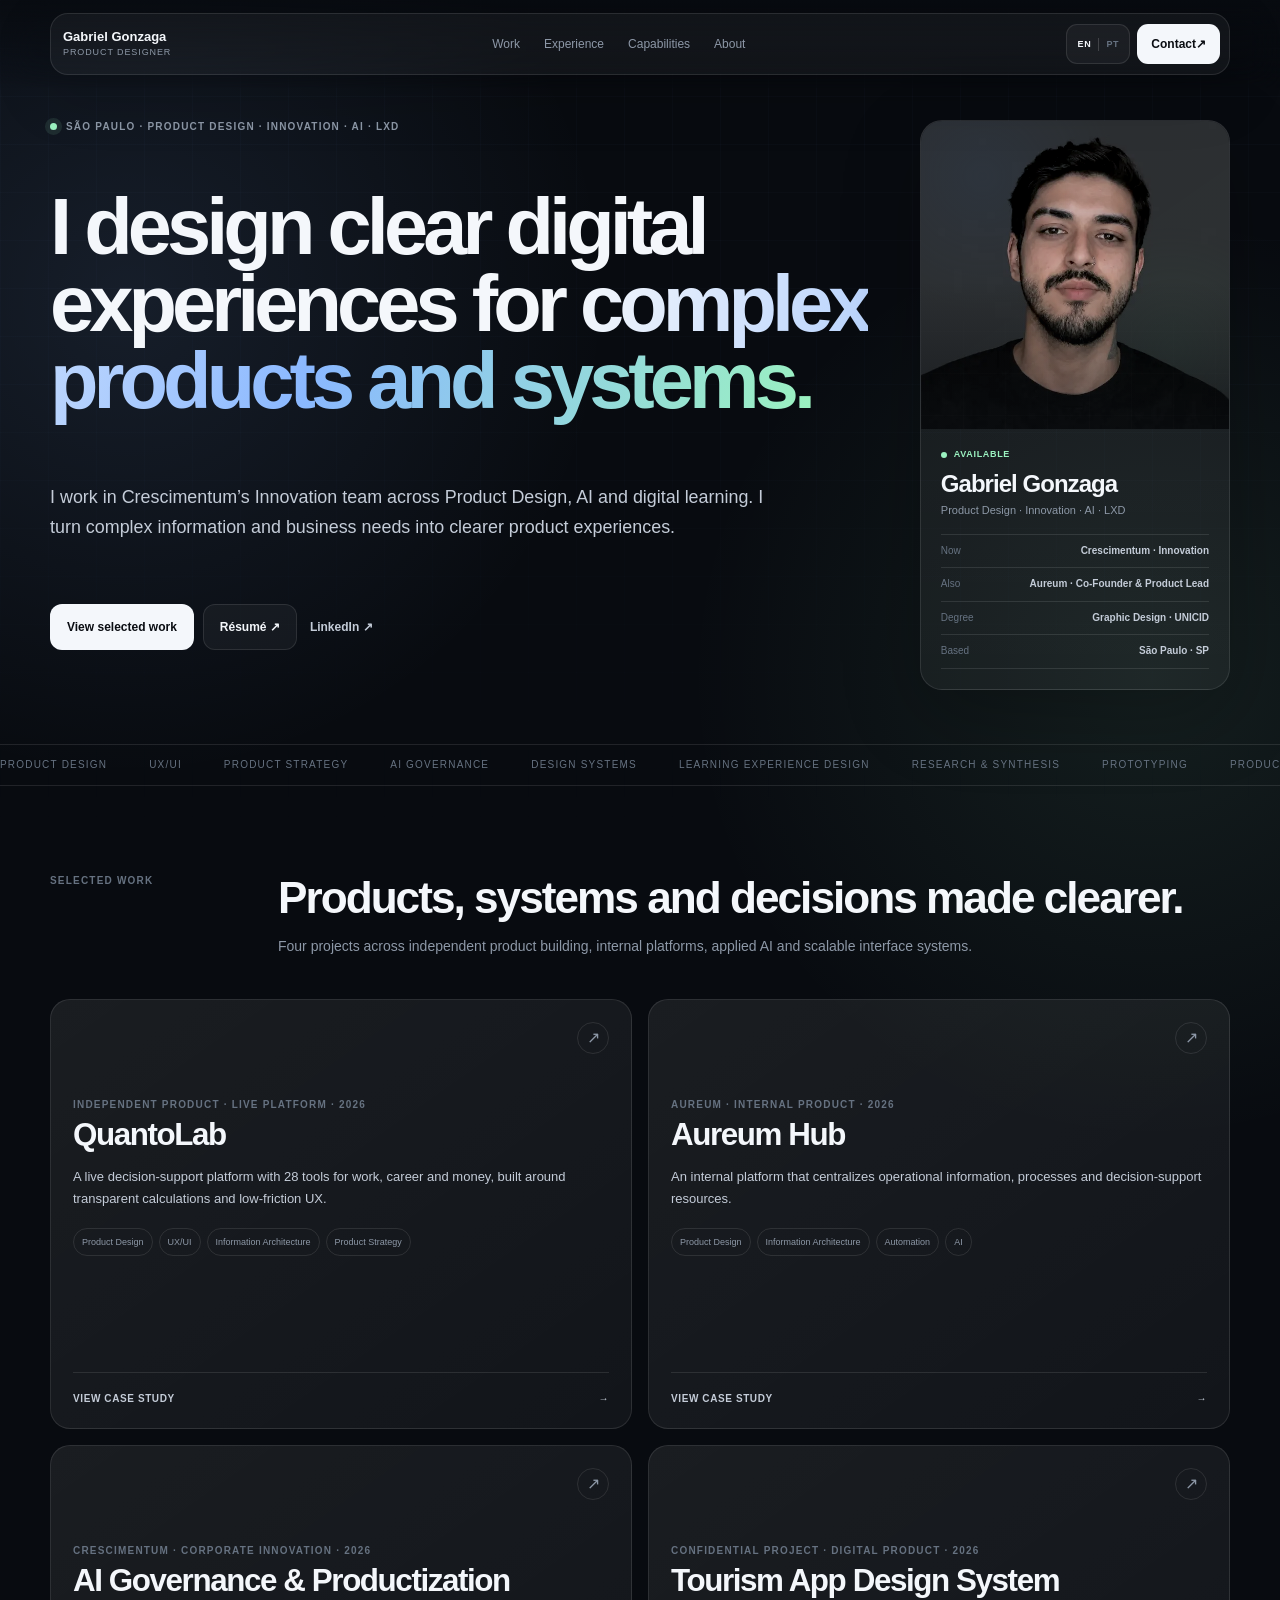
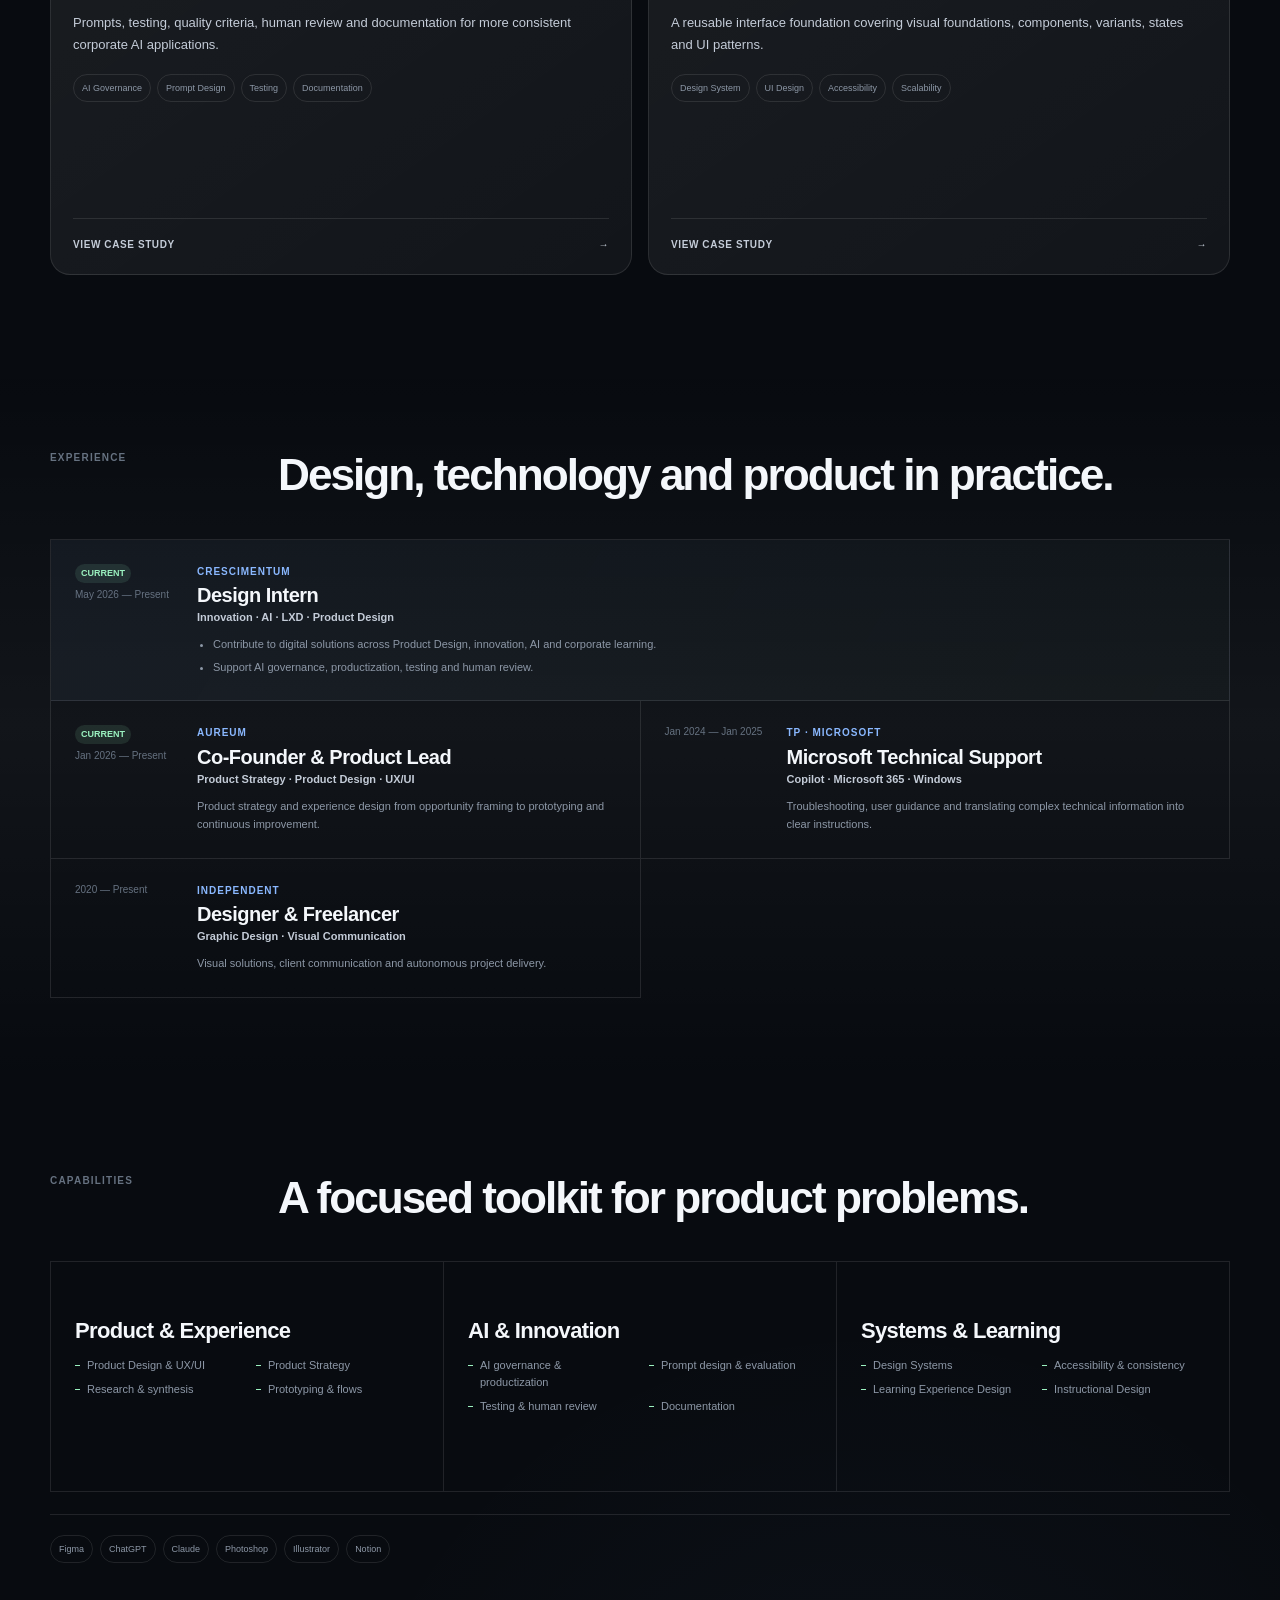
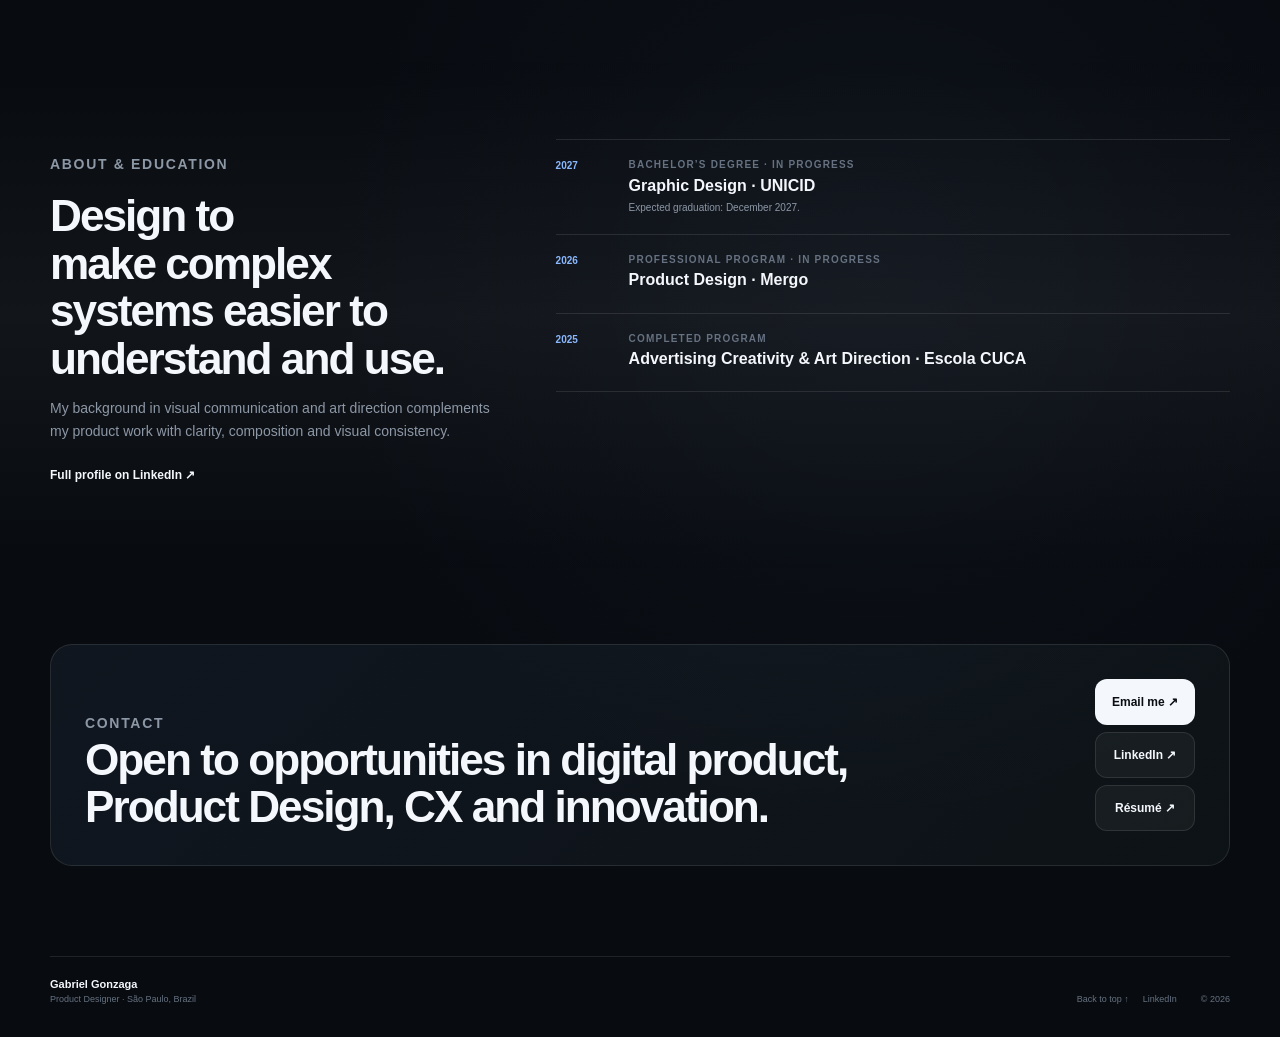
==== portfolio/index.html @ 693166b9 "Simplify portfolio home and reduce information density" ====
<!doctype html>
<html lang="en" data-theme="dark" data-lang="en">
<head>
  <meta charset="utf-8">
  <meta name="viewport" content="width=device-width,initial-scale=1,viewport-fit=cover">
  <meta name="theme-color" content="#080b10">
  <meta name="description" content="Gabriel Gonzaga — Product Designer working across digital products, AI, innovation and learning experiences.">
  <meta property="og:title" content="Gabriel Gonzaga — Product Designer">
  <meta property="og:description" content="Product Design, AI, innovation, UX/UI and learning experiences.">
  <meta property="og:type" content="website">
  <title>Gabriel Gonzaga — Product Designer</title>
  <link rel="stylesheet" href="styles.css">
  <style>
    .home-compact-skills{grid-template-columns:repeat(3,minmax(0,1fr))}
    .home-compact-skills .skill-group{min-height:230px}
    .home-tools-line{display:flex;flex-wrap:wrap;gap:7px;margin-top:22px;padding-top:20px;border-top:1px solid var(--line)}
    .home-tools-line span{padding:6px 8px;border:1px solid var(--line);border-radius:999px;color:var(--muted);font-size:9px}
    @media(max-width:860px){.home-compact-skills{grid-template-columns:1fr}}
  </style>
  <script>
    (() => {
      try {
        document.documentElement.dataset.theme = 'dark';
        document.documentElement.dataset.lang = localStorage.getItem('gg-lang') || 'en';
      } catch (_) {
        document.documentElement.dataset.theme = 'dark';
        document.documentElement.dataset.lang = 'en';
      }
    })();
  </script>
</head>
<body data-title-en="Gabriel Gonzaga — Product Designer" data-title-pt="Gabriel Gonzaga — Product Designer" data-description-en="Gabriel Gonzaga — Product Designer working across digital products, AI, innovation and learning experiences." data-description-pt="Gabriel Gonzaga — Product Designer atuando entre produto digital, IA, inovação e experiências de aprendizagem.">
  <a class="skip-link" href="#main" data-en="Skip to content" data-pt="Ir para o conteúdo">Skip to content</a>

  <header class="topbar">
    <div class="shell nav-shell">
      <a class="brand" href="#top" aria-label="Gabriel Gonzaga — home">
        <span class="brand-copy"><strong>Gabriel Gonzaga</strong><small>Product Designer</small></span>
      </a>
      <nav class="desktop-nav" aria-label="Primary navigation" data-aria-en="Primary navigation" data-aria-pt="Navegação principal">
        <a href="#work" data-en="Work" data-pt="Projetos">Work</a>
        <a href="#experience" data-en="Experience" data-pt="Experiência">Experience</a>
        <a href="#skills" data-en="Capabilities" data-pt="Competências">Capabilities</a>
        <a href="#about" data-en="About" data-pt="Sobre">About</a>
      </nav>
      <div class="nav-actions">
        <button class="language-toggle" id="langToggle" type="button" aria-label="Switch to Portuguese" data-aria-en="Switch to Portuguese" data-aria-pt="Mudar para inglês">
          <span class="lang-option" data-lang-option="en">EN</span><span class="lang-divider" aria-hidden="true"></span><span class="lang-option" data-lang-option="pt">PT</span>
        </button>
        <a class="nav-cta" href="mailto:gabrielgonzagasilva@outlook.com"><span data-en="Contact" data-pt="Contato">Contact</span> <span aria-hidden="true">↗</span></a>
        <button class="menu-toggle" id="menuToggle" type="button" aria-expanded="false" aria-controls="mobileNav" aria-label="Open menu" data-aria-en="Open menu" data-aria-pt="Abrir menu"><span></span><span></span></button>
      </div>
    </div>
    <nav class="mobile-nav" id="mobileNav" aria-label="Mobile navigation" data-aria-en="Mobile navigation" data-aria-pt="Navegação mobile" aria-hidden="true">
      <div class="shell mobile-nav-inner">
        <a href="#work" data-en="Work" data-pt="Projetos">Work</a><a href="#experience" data-en="Experience" data-pt="Experiência">Experience</a><a href="#skills" data-en="Capabilities" data-pt="Competências">Capabilities</a><a href="#about" data-en="About" data-pt="Sobre">About</a><a href="curriculo.html" target="_blank" rel="noopener noreferrer" data-en="Résumé ↗" data-pt="Currículo ↗">Résumé ↗</a><a href="https://www.linkedin.com/in/gabrielgonzagasilva/" target="_blank" rel="noopener noreferrer">LinkedIn ↗</a>
      </div>
    </nav>
  </header>

  <main id="main">
    <section class="hero" id="top">
      <div class="shell hero-grid">
        <div class="hero-main">
          <p class="eyebrow"><span class="status-dot" aria-hidden="true"></span><span data-en="São Paulo · Product Design · Innovation · AI · LXD" data-pt="São Paulo · Product Design · Inovação · IA · LXD">São Paulo · Product Design · Innovation · AI · LXD</span></p>
          <h1><span data-en="I design clear digital experiences for" data-pt="Transformo complexidade em">I design clear digital experiences for</span> <span class="gradient-text" data-en="complex products and systems." data-pt="experiências digitais mais claras.">complex products and systems.</span></h1>
          <p class="hero-lead" data-en="I work in Crescimentum’s Innovation team across Product Design, AI and digital learning. I turn complex information and business needs into clearer product experiences." data-pt="Atuo no time de Inovação da Crescimentum entre Product Design, IA e aprendizagem digital. Transformo informações complexas e necessidades de negócio em experiências de produto mais claras.">I work in Crescimentum’s Innovation team across Product Design, AI and digital learning. I turn complex information and business needs into clearer product experiences.</p>
          <div class="hero-actions">
            <a class="button button-primary" href="#work" data-en="View selected work" data-pt="Ver projetos">View selected work</a>
            <a class="button button-secondary" href="curriculo.html" target="_blank" rel="noopener noreferrer" data-en="Résumé ↗" data-pt="Currículo ↗">Résumé ↗</a>
            <a class="text-link" href="https://www.linkedin.com/in/gabrielgonzagasilva/" target="_blank" rel="noopener noreferrer">LinkedIn ↗</a>
          </div>
        </div>
        <aside class="profile-card" aria-label="Gabriel Gonzaga professional profile" data-aria-en="Gabriel Gonzaga professional profile" data-aria-pt="Resumo profissional de Gabriel Gonzaga">
          <div class="portrait-wrap"><img src="gabriel-profile.jpg" alt="Gabriel Gonzaga" width="900" height="900" fetchpriority="high"><div class="portrait-grid" aria-hidden="true"></div></div>
          <div class="profile-card-copy">
            <div class="availability"><span></span><span data-en="Available" data-pt="Disponível">Available</span></div>
            <h2>Gabriel Gonzaga</h2>
            <p data-en="Product Design · Innovation · AI · LXD" data-pt="Product Design · Inovação · IA · LXD">Product Design · Innovation · AI · LXD</p>
            <dl class="quick-facts">
              <div><dt data-en="Now" data-pt="Agora">Now</dt><dd data-en="Crescimentum · Innovation" data-pt="Crescimentum · Inovação">Crescimentum · Innovation</dd></div>
              <div><dt data-en="Also" data-pt="Também">Also</dt><dd>Aureum · Co-Founder & Product Lead</dd></div>
              <div><dt data-en="Degree" data-pt="Formação">Degree</dt><dd data-en="Graphic Design · UNICID" data-pt="Design Gráfico · UNICID">Graphic Design · UNICID</dd></div>
              <div><dt data-en="Based" data-pt="Local">Based</dt><dd>São Paulo · SP</dd></div>
            </dl>
          </div>
        </aside>
      </div>
    </section>

    <div class="ticker" aria-hidden="true"><div class="ticker-track"><div class="ticker-group"><span>Product Design</span><span>UX/UI</span><span>Product Strategy</span><span>AI Governance</span><span>Design Systems</span><span>Learning Experience Design</span><span>Research & Synthesis</span><span>Prototyping</span></div><div class="ticker-group"><span>Product Design</span><span>UX/UI</span><span>Product Strategy</span><span>AI Governance</span><span>Design Systems</span><span>Learning Experience Design</span><span>Research & Synthesis</span><span>Prototyping</span></div></div></div>

    <section class="section" id="work">
      <div class="shell">
        <header class="section-intro">
          <p class="section-kicker" data-en="Selected work" data-pt="Projetos selecionados">Selected work</p>
          <div><h2 data-en="Products, systems and decisions made clearer." data-pt="Produtos, sistemas e decisões mais claras.">Products, systems and decisions made clearer.</h2><p data-en="Four projects across independent product building, internal platforms, applied AI and scalable interface systems." data-pt="Quatro projetos entre produto independente, plataformas internas, IA aplicada e sistemas de interface escaláveis.">Four projects across independent product building, internal platforms, applied AI and scalable interface systems.</p></div>
        </header>
        <div class="project-cards">
          <a class="project-card" data-project="quantolab" href="projects/quanto-lab.html"><div class="project-card-top"><span class="project-arrow" aria-hidden="true">↗</span></div><div class="project-card-body"><p class="project-type" data-en="Independent product · Live platform · 2026" data-pt="Produto independente · Plataforma online · 2026">Independent product · Live platform · 2026</p><h3>QuantoLab</h3><p data-en="A live decision-support platform with 28 tools for work, career and money, built around transparent calculations and low-friction UX." data-pt="Plataforma online de apoio à decisão com 28 ferramentas para trabalho, carreira e dinheiro, construída em torno de cálculos transparentes e UX sem fricção.">A live decision-support platform with 28 tools for work, career and money, built around transparent calculations and low-friction UX.</p><div class="project-tags"><span>Product Design</span><span>UX/UI</span><span>Information Architecture</span><span>Product Strategy</span></div></div><div class="project-card-cta"><span data-en="View case study" data-pt="Ver estudo de caso">View case study</span><span aria-hidden="true">→</span></div></a>
          <a class="project-card" href="projects/aureum-hub.html"><div class="project-card-top"><span class="project-arrow" aria-hidden="true">↗</span></div><div class="project-card-body"><p class="project-type" data-en="Aureum · Internal product · 2026" data-pt="Aureum · Produto interno · 2026">Aureum · Internal product · 2026</p><h3>Aureum Hub</h3><p data-en="An internal platform that centralizes operational information, processes and decision-support resources." data-pt="Plataforma interna que centraliza informações operacionais, processos e recursos de apoio à decisão.">An internal platform that centralizes operational information, processes and decision-support resources.</p><div class="project-tags"><span>Product Design</span><span>Information Architecture</span><span>Automation</span><span>AI</span></div></div><div class="project-card-cta"><span data-en="View case study" data-pt="Ver estudo de caso">View case study</span><span aria-hidden="true">→</span></div></a>
          <a class="project-card" href="projects/ai-governance.html"><div class="project-card-top"><span class="project-arrow" aria-hidden="true">↗</span></div><div class="project-card-body"><p class="project-type" data-en="Crescimentum · Corporate innovation · 2026" data-pt="Crescimentum · Inovação corporativa · 2026">Crescimentum · Corporate innovation · 2026</p><h3 data-en="AI Governance & Productization" data-pt="Governança e Produtização de IA">AI Governance & Productization</h3><p data-en="Prompts, testing, quality criteria, human review and documentation for more consistent corporate AI applications." data-pt="Prompts, testes, critérios de qualidade, curadoria humana e documentação para aplicações corporativas de IA mais consistentes.">Prompts, testing, quality criteria, human review and documentation for more consistent corporate AI applications.</p><div class="project-tags"><span>AI Governance</span><span>Prompt Design</span><span>Testing</span><span>Documentation</span></div></div><div class="project-card-cta"><span data-en="View case study" data-pt="Ver estudo de caso">View case study</span><span aria-hidden="true">→</span></div></a>
          <a class="project-card" href="projects/tourism-design-system.html"><div class="project-card-top"><span class="project-arrow" aria-hidden="true">↗</span></div><div class="project-card-body"><p class="project-type" data-en="Confidential project · Digital product · 2026" data-pt="Projeto confidencial · Produto digital · 2026">Confidential project · Digital product · 2026</p><h3 data-en="Tourism App Design System" data-pt="Design System para aplicativo de turismo">Tourism App Design System</h3><p data-en="A reusable interface foundation covering visual foundations, components, variants, states and UI patterns." data-pt="Base reutilizável de interface com fundamentos visuais, componentes, variantes, estados e padrões de UI.">A reusable interface foundation covering visual foundations, components, variants, states and UI patterns.</p><div class="project-tags"><span>Design System</span><span>UI Design</span><span>Accessibility</span><span>Scalability</span></div></div><div class="project-card-cta"><span data-en="View case study" data-pt="Ver estudo de caso">View case study</span><span aria-hidden="true">→</span></div></a>
        </div>
      </div>
    </section>

    <section class="section section-soft" id="experience">
      <div class="shell">
        <header class="section-intro"><p class="section-kicker" data-en="Experience" data-pt="Experiência">Experience</p><div><h2 data-en="Design, technology and product in practice." data-pt="Design, tecnologia e produto na prática.">Design, technology and product in practice.</h2></div></header>
        <div class="experience-grid">
          <article class="experience-card featured"><div class="experience-meta"><span class="now" data-en="Current" data-pt="Atual">Current</span><time data-en="May 2026 — Present" data-pt="Mai. 2026 — atual">May 2026 — Present</time></div><div class="experience-body"><p class="company">Crescimentum</p><h3 data-en="Design Intern" data-pt="Estagiário de Design">Design Intern</h3><p class="role" data-en="Innovation · AI · LXD · Product Design" data-pt="Inovação · IA · LXD · Product Design">Innovation · AI · LXD · Product Design</p><ul><li data-en="Contribute to digital solutions across Product Design, innovation, AI and corporate learning." data-pt="Contribuo para soluções digitais entre Product Design, inovação, IA e aprendizagem corporativa.">Contribute to digital solutions across Product Design, innovation, AI and corporate learning.</li><li data-en="Support AI governance, productization, testing and human review." data-pt="Apoio iniciativas de governança, produtização, testes e curadoria humana de IA.">Support AI governance, productization, testing and human review.</li></ul></div></article>
          <article class="experience-card"><div class="experience-meta"><span class="now" data-en="Current" data-pt="Atual">Current</span><time data-en="Jan 2026 — Present" data-pt="Jan. 2026 — atual">Jan 2026 — Present</time></div><div class="experience-body"><p class="company">Aureum</p><h3>Co-Founder & Product Lead</h3><p class="role">Product Strategy · Product Design · UX/UI</p><p data-en="Product strategy and experience design from opportunity framing to prototyping and continuous improvement." data-pt="Estratégia e experiência de produto, da identificação de oportunidades à prototipação e melhoria contínua.">Product strategy and experience design from opportunity framing to prototyping and continuous improvement.</p></div></article>
          <article class="experience-card"><div class="experience-meta"><time>Jan 2024 — Jan 2025</time></div><div class="experience-body"><p class="company">TP · Microsoft</p><h3>Microsoft Technical Support</h3><p class="role">Copilot · Microsoft 365 · Windows</p><p data-en="Troubleshooting, user guidance and translating complex technical information into clear instructions." data-pt="Diagnóstico, orientação de usuários e tradução de informações técnicas complexas em instruções claras.">Troubleshooting, user guidance and translating complex technical information into clear instructions.</p></div></article>
          <article class="experience-card"><div class="experience-meta"><time data-en="2020 — Present" data-pt="2020 — atual">2020 — Present</time></div><div class="experience-body"><p class="company" data-en="Independent" data-pt="Autônomo">Independent</p><h3>Designer & Freelancer</h3><p class="role" data-en="Graphic Design · Visual Communication" data-pt="Design gráfico · Comunicação visual">Graphic Design · Visual Communication</p><p data-en="Visual solutions, client communication and autonomous project delivery." data-pt="Soluções visuais, relacionamento com clientes e gestão autônoma de entregas.">Visual solutions, client communication and autonomous project delivery.</p></div></article>
        </div>
      </div>
    </section>

    <section class="section" id="skills">
      <div class="shell">
        <header class="section-intro"><p class="section-kicker" data-en="Capabilities" data-pt="Competências">Capabilities</p><div><h2 data-en="A focused toolkit for product problems." data-pt="Um repertório focado em problemas de produto.">A focused toolkit for product problems.</h2></div></header>
        <div class="skill-groups home-compact-skills">
          <article class="skill-group"><h3 data-en="Product & Experience" data-pt="Produto & Experiência">Product & Experience</h3><ul><li>Product Design & UX/UI</li><li>Product Strategy</li><li data-en="Research & synthesis" data-pt="Pesquisa & síntese">Research & synthesis</li><li data-en="Prototyping & flows" data-pt="Prototipação & fluxos">Prototyping & flows</li></ul></article>
          <article class="skill-group"><h3 data-en="AI & Innovation" data-pt="IA & Inovação">AI & Innovation</h3><ul><li data-en="AI governance & productization" data-pt="Governança & produtização de IA">AI governance & productization</li><li data-en="Prompt design & evaluation" data-pt="Construção & avaliação de prompts">Prompt design & evaluation</li><li data-en="Testing & human review" data-pt="Testes & curadoria humana">Testing & human review</li><li data-en="Documentation" data-pt="Documentação">Documentation</li></ul></article>
          <article class="skill-group"><h3 data-en="Systems & Learning" data-pt="Sistemas & Aprendizagem">Systems & Learning</h3><ul><li>Design Systems</li><li data-en="Accessibility & consistency" data-pt="Acessibilidade & consistência">Accessibility & consistency</li><li>Learning Experience Design</li><li data-en="Instructional Design" data-pt="Design Instrucional">Instructional Design</li></ul></article>
        </div>
        <div class="home-tools-line" aria-label="Core tools"><span>Figma</span><span>ChatGPT</span><span>Claude</span><span>Photoshop</span><span>Illustrator</span><span>Notion</span></div>
      </div>
    </section>

    <section class="section section-soft" id="about">
      <div class="shell about-grid">
        <div class="about-intro"><p class="section-kicker" data-en="About & education" data-pt="Sobre & formação">About & education</p><h2 data-en="Design to make complex systems easier to understand and use." data-pt="Design para tornar sistemas complexos mais fáceis de compreender e usar.">Design to make complex systems easier to understand and use.</h2><p data-en="My background in visual communication and art direction complements my product work with clarity, composition and visual consistency." data-pt="Minha base em comunicação visual e direção de arte complementa meu trabalho em produto com clareza, composição e consistência visual.">My background in visual communication and art direction complements my product work with clarity, composition and visual consistency.</p><a class="text-link strong-link" href="https://www.linkedin.com/in/gabrielgonzagasilva/" target="_blank" rel="noopener noreferrer" data-en="Full profile on LinkedIn ↗" data-pt="Perfil completo no LinkedIn ↗">Full profile on LinkedIn ↗</a></div>
        <div class="education-list">
          <article class="education-item"><span class="education-year">2027</span><div><p class="education-type" data-en="Bachelor’s degree · In progress" data-pt="Graduação · Em andamento">Bachelor’s degree · In progress</p><h3 data-en="Graphic Design · UNICID" data-pt="Design Gráfico · UNICID">Graphic Design · UNICID</h3><p data-en="Expected graduation: December 2027." data-pt="Conclusão prevista: dezembro de 2027.">Expected graduation: December 2027.</p></div></article>
          <article class="education-item"><span class="education-year">2026</span><div><p class="education-type" data-en="Professional program · In progress" data-pt="Formação complementar · Em andamento">Professional program · In progress</p><h3>Product Design · Mergo</h3></div></article>
          <article class="education-item"><span class="education-year">2025</span><div><p class="education-type" data-en="Completed program" data-pt="Formação concluída">Completed program</p><h3 data-en="Advertising Creativity & Art Direction · Escola CUCA" data-pt="Criação Publicitária & Direção de Arte · Escola CUCA">Advertising Creativity & Art Direction · Escola CUCA</h3></div></article>
        </div>
      </div>
    </section>

    <section class="contact-section" id="contact"><div class="shell contact-card"><div class="contact-copy"><p class="section-kicker" data-en="Contact" data-pt="Contato">Contact</p><h2 data-en="Open to opportunities in digital product, Product Design, CX and innovation." data-pt="Aberto a oportunidades em Produto Digital, Product Design, CX e Inovação.">Open to opportunities in digital product, Product Design, CX and innovation.</h2></div><div class="contact-actions"><a class="button button-primary" href="mailto:gabrielgonzagasilva@outlook.com" data-en="Email me ↗" data-pt="Enviar e-mail ↗">Email me ↗</a><a class="button button-secondary" href="https://www.linkedin.com/in/gabrielgonzagasilva/" target="_blank" rel="noopener noreferrer">LinkedIn ↗</a><a class="button button-secondary" href="curriculo.html" target="_blank" rel="noopener noreferrer" data-en="Résumé ↗" data-pt="Currículo ↗">Résumé ↗</a></div></div></section>
  </main>

  <footer><div class="shell footer-grid"><div><strong>Gabriel Gonzaga</strong><span data-en="Product Designer · São Paulo, Brazil" data-pt="Product Designer · São Paulo, Brasil">Product Designer · São Paulo, Brazil</span></div><div class="footer-links"><a href="#top" data-en="Back to top ↑" data-pt="Voltar ao topo ↑">Back to top ↑</a><a href="https://www.linkedin.com/in/gabrielgonzagasilva/" target="_blank" rel="noopener noreferrer">LinkedIn</a></div><small>© <span id="year"></span></small></div></footer>
  <script src="theme.js"></script>
</body>
</html>
---- portfolio/styles.css ----
:root{
  color-scheme:dark;
  --bg:#080b10;
  --bg-elev:#0d1219;
  --surface:rgba(255,255,255,.045);
  --surface-2:rgba(255,255,255,.075);
  --surface-3:rgba(255,255,255,.11);
  --text:#f4f7fb;
  --soft:#c4ccd8;
  --muted:#8d98a7;
  --muted-2:#667281;
  --line:rgba(255,255,255,.10);
  --line-strong:rgba(255,255,255,.17);
  --blue:#8ab8ff;
  --green:#9bf2c0;
  --blue-rgb:138,184,255;
  --green-rgb:155,242,192;
  --nav:rgba(8,11,16,.82);
  --btn:#f4f7fb;
  --btn-text:#0a0d12;
  --shadow:0 24px 80px rgba(0,0,0,.24);
  --max:1180px;
}
html[data-theme="light"]{
  color-scheme:light;
  --bg:#f5f8fb;
  --bg-elev:#fff;
  --surface:rgba(255,255,255,.68);
  --surface-2:#fff;
  --surface-3:rgba(17,23,34,.06);
  --text:#111722;
  --soft:#394456;
  --muted:#687589;
  --muted-2:#8a95a4;
  --line:rgba(17,23,34,.10);
  --line-strong:rgba(17,23,34,.17);
  --blue:#397be5;
  --green:#178c63;
  --blue-rgb:57,123,229;
  --green-rgb:23,140,99;
  --nav:rgba(245,248,251,.86);
  --btn:#111722;
  --btn-text:#fff;
  --shadow:0 24px 70px rgba(37,54,76,.12);
}
*{box-sizing:border-box}
html{scroll-behavior:smooth;scroll-padding-top:94px}
body{
  margin:0;
  min-width:0;
  color:var(--text);
  font-family:Inter,ui-sans-serif,-apple-system,BlinkMacSystemFont,"Segoe UI",sans-serif;
  line-height:1.6;
  background:
    radial-gradient(circle at 10% 7%,rgba(var(--blue-rgb),.11),transparent 30rem),
    radial-gradient(circle at 90% 16%,rgba(var(--green-rgb),.085),transparent 29rem),
    radial-gradient(circle at 68% 82%,rgba(var(--blue-rgb),.045),transparent 35rem),
    var(--bg);
  -webkit-font-smoothing:antialiased;
  overflow-x:hidden;
}
body::before{
  content:"";
  position:fixed;
  inset:0;
  z-index:-1;
  pointer-events:none;
  background-image:
    linear-gradient(rgba(var(--blue-rgb),.025) 1px,transparent 1px),
    linear-gradient(90deg,rgba(var(--blue-rgb),.025) 1px,transparent 1px);
  background-size:48px 48px;
  -webkit-mask-image:linear-gradient(to bottom,#000 0%,rgba(0,0,0,.78) 44%,transparent 94%);
  mask-image:linear-gradient(to bottom,#000 0%,rgba(0,0,0,.78) 44%,transparent 94%);
}
::selection{background:rgba(var(--green-rgb),.42);color:var(--text)}
a{color:inherit}
img{display:block;max-width:100%}
button{font:inherit}
button,a{-webkit-tap-highlight-color:transparent}
.shell{width:min(calc(100% - 40px),var(--max));margin-inline:auto}
.skip-link{position:absolute;left:16px;top:-60px;z-index:999;background:var(--btn);color:var(--btn-text);padding:9px 13px;border-radius:10px;text-decoration:none}.skip-link:focus{top:12px}
.brand:focus-visible,.desktop-nav a:focus-visible,.nav-cta:focus-visible,.button:focus-visible,.text-link:focus-visible,.mobile-nav a:focus-visible,.footer-links a:focus-visible,.case-back:focus-visible,.project-card:focus-visible,.case-pagination a:focus-visible,.theme-toggle:focus-visible,.language-toggle:focus-visible,.menu-toggle:focus-visible{outline:2px solid var(--blue);outline-offset:3px}

.topbar{position:sticky;top:0;z-index:50;padding:13px 0;background:linear-gradient(to bottom,var(--nav),transparent);backdrop-filter:blur(18px);-webkit-backdrop-filter:blur(18px)}
.nav-shell{display:grid;grid-template-columns:auto 1fr auto;align-items:center;gap:22px;min-height:62px;padding:8px 9px 8px 12px;border:1px solid var(--line);border-radius:18px;background:var(--surface);box-shadow:0 18px 60px rgba(0,0,0,.18)}
.brand{display:flex;align-items:center;gap:10px;text-decoration:none;min-width:0}
.brand-mark{width:34px;height:34px;flex:0 0 auto;display:grid;place-items:center;border-radius:10px;background:linear-gradient(135deg,var(--green),var(--blue));color:#07100b;font-size:11px;font-weight:900;box-shadow:inset 0 0 0 1px rgba(255,255,255,.22)}
.brand-copy{display:grid;line-height:1.1;min-width:0}.brand-copy strong{font-size:13px;white-space:nowrap}.brand-copy small{margin-top:3px;color:var(--muted);font-size:9px;text-transform:uppercase;letter-spacing:.1em;white-space:nowrap}
.desktop-nav{display:flex;justify-content:center;gap:2px}.desktop-nav a{padding:9px 11px;border-radius:9px;color:var(--muted);font-size:12px;text-decoration:none;transition:.18s}.desktop-nav a:hover{color:var(--text);background:var(--surface-2)}
.nav-actions{display:flex;gap:7px;align-items:center;justify-content:flex-end;min-width:0}
.nav-cta,.button{display:inline-flex;align-items:center;justify-content:center;text-decoration:none;font-weight:760}.nav-cta{min-height:40px;padding:0 14px;border-radius:11px;background:var(--btn);color:var(--btn-text);font-size:12px;white-space:nowrap}
.theme-toggle,.menu-toggle,.language-toggle{height:40px;border:1px solid var(--line);border-radius:11px;background:var(--surface);color:var(--text);cursor:pointer;transition:border-color .18s,background .18s}.theme-toggle:hover,.menu-toggle:hover,.language-toggle:hover{border-color:var(--line-strong);background:var(--surface-2)}
.theme-toggle,.menu-toggle{width:40px;position:relative;flex:0 0 auto}.theme-icon{position:absolute;inset:0;display:grid;place-items:center;font-size:19px;transition:opacity .18s,transform .18s}html[data-theme=dark] .theme-icon-sun,html[data-theme=light] .theme-icon-moon{opacity:1;transform:scale(1)}html[data-theme=dark] .theme-icon-moon,html[data-theme=light] .theme-icon-sun{opacity:0;transform:scale(.78)}
.language-toggle{display:flex;align-items:center;gap:7px;padding:0 10px;font-size:9px;font-weight:850;letter-spacing:.08em}.lang-option{color:var(--muted-2);transition:.18s}.lang-divider{width:1px;height:13px;background:var(--line-strong)}html[data-lang=en] [data-lang-option=en],html[data-lang=pt] [data-lang-option=pt]{color:var(--text)}
.menu-toggle{display:none}.menu-toggle span{position:absolute;left:11px;width:18px;height:1px;background:currentColor;transition:.2s}.menu-toggle span:first-child{top:15px}.menu-toggle span:last-child{top:23px}.menu-toggle[aria-expanded=true] span:first-child{top:19px;transform:rotate(45deg)}.menu-toggle[aria-expanded=true] span:last-child{top:19px;transform:rotate(-45deg)}
.mobile-nav{display:none}

.eyebrow,.section-kicker,.micro,.project-type,.education-type{margin:0;color:var(--muted-2);font-size:10px;font-weight:800;letter-spacing:.12em;text-transform:uppercase}.eyebrow{display:flex;gap:9px;align-items:center;margin-bottom:24px;color:var(--muted)}.status-dot{width:7px;height:7px;border-radius:50%;background:var(--green);box-shadow:0 0 0 5px rgba(var(--green-rgb),.1)}
h1{margin:0;font-size:clamp(3rem,6.2vw,5.75rem);line-height:.95;letter-spacing:-.062em;font-weight:760;text-wrap:balance}.gradient-text{display:inline;background:linear-gradient(105deg,var(--text),var(--blue) 52%,var(--green));-webkit-background-clip:text;background-clip:text;color:transparent}
.section-intro h2,.about-intro h2,.contact-copy h2,.case-section h2,.case-section-head h2{margin:0;font-size:clamp(2rem,3.45vw,3.25rem);line-height:1.06;letter-spacing:-.045em;text-wrap:balance}

.hero{padding:90px 0 82px;min-height:calc(100svh - 88px);display:flex;align-items:center}.hero-grid{display:grid;grid-template-columns:minmax(0,1.45fr) minmax(300px,.55fr);gap:64px;align-items:center}.hero-lead{max-width:760px;margin:28px 0 0;color:var(--soft);font-size:clamp(1rem,1.4vw,1.15rem);line-height:1.76}.hero-actions{display:flex;align-items:center;flex-wrap:wrap;gap:10px;margin-top:28px}.button{min-height:46px;padding:0 16px;border:1px solid var(--line);border-radius:12px;font-size:12px;transition:transform .18s,border-color .18s,background .18s}.button:hover{transform:translateY(-1px);border-color:var(--line-strong)}.button-primary{background:var(--btn);color:var(--btn-text);border-color:transparent}.button-secondary{background:var(--surface)}.text-link{padding:10px 4px;color:var(--soft);font-size:12px;font-weight:700;text-decoration:none}.text-link:hover{text-decoration:underline;text-underline-offset:4px}
.focus-strip{display:grid;grid-template-columns:repeat(4,1fr);margin-top:54px;border-block:1px solid var(--line)}.focus-strip>div{padding:15px 17px 16px 0;border-right:1px solid var(--line)}.focus-strip>div+div{padding-left:17px}.focus-strip>div:last-child{border:0}.focus-strip span{color:var(--blue);font-size:9px;font-weight:800}.focus-strip strong{display:block;margin-top:8px;font-size:12px}.focus-strip small{display:block;color:var(--muted-2);font-size:10px}

.profile-card{overflow:hidden;border:1px solid var(--line);border-radius:22px;background:linear-gradient(var(--surface-2),var(--surface));box-shadow:var(--shadow)}
.portrait-wrap{position:relative;isolation:isolate;aspect-ratio:1;overflow:hidden;background:var(--bg-elev)}
.portrait-wrap img{position:relative;z-index:0;width:100%;height:100%;object-fit:cover;object-position:center;filter:saturate(.72) contrast(1.06) brightness(.9);transform:scale(1.008)}
.portrait-wrap::before{content:"";position:absolute;inset:0;z-index:1;background:radial-gradient(circle at 20% 18%,rgba(var(--blue-rgb),.17),transparent 38%),radial-gradient(circle at 82% 74%,rgba(var(--green-rgb),.14),transparent 36%),linear-gradient(145deg,rgba(var(--blue-rgb),.04),rgba(var(--green-rgb),.035));mix-blend-mode:soft-light;pointer-events:none}
.portrait-wrap::after{content:"";position:absolute;inset:0;z-index:2;background:linear-gradient(to bottom,transparent 52%,rgba(8,11,16,.28) 78%,rgba(8,11,16,.52));pointer-events:none}
.portrait-grid{position:absolute;inset:0;z-index:3;opacity:.22;pointer-events:none;background-image:linear-gradient(rgba(255,255,255,.055) 1px,transparent 1px),linear-gradient(90deg,rgba(255,255,255,.055) 1px,transparent 1px);background-size:42px 42px;-webkit-mask-image:linear-gradient(to bottom,transparent 42%,#000 100%);mask-image:linear-gradient(to bottom,transparent 42%,#000 100%)}
.profile-card-copy{padding:21px}.availability{display:flex;align-items:center;gap:7px;color:var(--green);font-size:9px;font-weight:800;text-transform:uppercase;letter-spacing:.075em}.availability>span:first-child{width:6px;height:6px;border-radius:50%;background:var(--green);flex:0 0 auto}.profile-card h2{margin:12px 0 0;font-size:24px;letter-spacing:-.04em}.profile-card-copy>p{margin:5px 0 17px;color:var(--muted);font-size:11px}.quick-facts{margin:0;border-top:1px solid var(--line)}.quick-facts>div{display:grid;grid-template-columns:70px minmax(0,1fr);gap:10px;padding:10px 0;border-bottom:1px solid var(--line);font-size:10px}.quick-facts dt{color:var(--muted-2)}.quick-facts dd{margin:0;min-width:0;text-align:right;color:var(--soft);font-weight:650;overflow-wrap:anywhere}

.ticker{overflow:hidden;border-block:1px solid var(--line);white-space:nowrap;color:var(--muted-2);font-size:10px;text-transform:uppercase;letter-spacing:.12em}.ticker-track{display:flex;width:max-content;animation:ticker 30s linear infinite;will-change:transform}.ticker-group{display:flex;flex-shrink:0;padding:14px 0}.ticker-group span{margin-right:42px}@keyframes ticker{to{transform:translateX(-50%)}}

.section{padding:100px 0}.section-soft{background:linear-gradient(transparent,var(--surface),transparent)}.section-intro{display:grid;grid-template-columns:190px minmax(0,1fr);gap:44px;margin-bottom:48px}.section-intro>div>p,.about-intro>p,.contact-copy>p{max-width:730px;margin:17px 0 0;color:var(--muted);font-size:14px;line-height:1.75}

.project-cards{display:grid;grid-template-columns:repeat(3,minmax(0,1fr));gap:14px}.project-card{position:relative;display:flex;min-width:0;min-height:460px;flex-direction:column;padding:22px;border:1px solid var(--line);border-radius:20px;background:linear-gradient(145deg,var(--surface-2),var(--surface));text-decoration:none;overflow:hidden;transition:transform .24s,border-color .24s,background .24s,box-shadow .24s}.project-card::before{content:"";position:absolute;inset:0;opacity:0;background:radial-gradient(circle at 85% 15%,rgba(var(--blue-rgb),.12),transparent 30%),radial-gradient(circle at 15% 90%,rgba(var(--green-rgb),.09),transparent 35%);transition:opacity .24s;pointer-events:none}.project-card:hover{transform:translateY(-5px);border-color:var(--line-strong);box-shadow:0 24px 70px rgba(0,0,0,.14)}.project-card:hover::before{opacity:1}.project-card-top,.project-card-body,.project-card-cta{position:relative;z-index:1}.project-card-top{display:flex;justify-content:space-between;align-items:center}.project-number{color:var(--blue);font-size:10px;font-weight:850}.project-arrow{display:grid;place-items:center;width:32px;height:32px;border:1px solid var(--line);border-radius:50%;color:var(--muted);transition:.24s}.project-card:hover .project-arrow{transform:rotate(10deg);color:var(--text);border-color:var(--line-strong)}.project-card-body{margin-top:66px}.project-card h3{margin:8px 0 17px;font-size:clamp(1.7rem,2.45vw,2.5rem);line-height:1.02;letter-spacing:-.045em}.project-card-body>p:not(.project-type){margin:0;color:var(--soft);font-size:13px;line-height:1.72}.project-tags{display:flex;flex-wrap:wrap;gap:6px;margin-top:22px}.project-tags span,.tool-list span,.method-list span,.case-tags span{padding:6px 8px;border:1px solid var(--line);border-radius:999px;color:var(--muted);font-size:9px}.project-card-cta{display:flex;justify-content:space-between;align-items:center;gap:15px;margin-top:auto;padding-top:24px;border-top:1px solid var(--line);color:var(--soft);font-size:10px;font-weight:750;text-transform:uppercase;letter-spacing:.06em}

.experience-grid,.skill-groups{display:grid;grid-template-columns:repeat(2,minmax(0,1fr));border-top:1px solid var(--line);border-left:1px solid var(--line)}.experience-card,.skill-group{min-width:0;border-right:1px solid var(--line);border-bottom:1px solid var(--line)}.experience-card{display:grid;grid-template-columns:110px minmax(0,1fr);gap:22px;padding:26px}.experience-card.featured{grid-column:span 2;background:linear-gradient(120deg,rgba(var(--blue-rgb),.055),rgba(var(--green-rgb),.025))}.experience-meta{display:flex;flex-direction:column;gap:6px;color:var(--muted-2);font-size:10px}.now{width:max-content;padding:3px 6px;border-radius:999px;background:rgba(var(--green-rgb),.11);color:var(--green);font-size:9px;font-weight:800;text-transform:uppercase}.company{margin:0;color:var(--blue);font-size:10px;font-weight:850;text-transform:uppercase;letter-spacing:.1em}.experience-body h3{margin:5px 0 2px;font-size:20px;letter-spacing:-.025em}.role{margin:0 0 11px;color:var(--soft);font-size:11px;font-weight:700}.experience-body>p:last-child,.experience-body ul{color:var(--muted);font-size:11px;line-height:1.72}.experience-body>p:last-child{margin:0}.experience-body ul{margin:11px 0 0;padding-left:16px}

.skill-group{min-height:285px;padding:26px}.skill-number{color:var(--blue);font-size:9px;font-weight:850}.skill-group h3{margin:40px 0 15px;font-size:22px;letter-spacing:-.03em}.skill-group ul{display:grid;grid-template-columns:repeat(2,minmax(0,1fr));gap:8px 20px;margin:0;padding:0;list-style:none}.skill-group li{position:relative;padding-left:12px;color:var(--muted);font-size:11px}.skill-group li::before{content:"";position:absolute;left:0;top:.72em;width:5px;height:1px;background:var(--green)}.tool-list,.method-list{display:flex;flex-wrap:wrap;gap:7px}.methods-panel{display:grid;grid-template-columns:190px minmax(0,1fr);gap:44px;margin-top:40px;padding-top:26px;border-top:1px solid var(--line)}

.about-grid{display:grid;grid-template-columns:.8fr 1.2fr;gap:72px}.about-intro .section-kicker{margin-bottom:18px}.strong-link{display:inline-flex;margin-top:16px;padding-left:0;color:var(--text)}.education-list{border-top:1px solid var(--line)}.education-item{display:grid;grid-template-columns:55px minmax(0,1fr);gap:20px;padding:20px 0;border-bottom:1px solid var(--line)}.education-year{color:var(--blue);font-size:10px;font-weight:800}.education-item h3{margin:5px 0;font-size:16px}.education-item p:last-child{margin:0;color:var(--muted);font-size:10px;line-height:1.65}
.contact-section{padding:74px 0 84px}.contact-card{display:grid;grid-template-columns:minmax(0,1fr) auto;gap:50px;align-items:end;padding:40px;border:1px solid var(--line);border-radius:22px;background:linear-gradient(135deg,rgba(var(--blue-rgb),.065),rgba(var(--green-rgb),.035))}.contact-actions{display:flex;flex-direction:column;gap:8px}.contact-actions .button{max-width:100%;white-space:nowrap;overflow-wrap:anywhere}
footer{padding:20px 0 36px}.footer-grid{display:grid;grid-template-columns:1fr auto auto;gap:28px;align-items:end;padding-top:22px;border-top:1px solid var(--line)}.footer-grid>div:first-child{display:grid}.footer-grid strong{font-size:11px}.footer-grid span,.footer-grid small,.footer-links a{color:var(--muted-2);font-size:9px}.footer-links{display:flex;gap:14px}.footer-links a{text-decoration:none}

.case-page h1{font-size:clamp(3.3rem,7.8vw,7.3rem);max-width:950px}.case-hero{padding:56px 0 96px}.case-back{display:inline-flex;align-items:center;gap:8px;margin-bottom:62px;color:var(--muted);font-size:11px;font-weight:700;text-decoration:none}.case-back:hover{color:var(--text)}.case-hero-grid{display:grid;grid-template-columns:minmax(0,1.45fr) minmax(280px,.55fr);gap:70px;align-items:end}.case-hero .section-kicker{margin-bottom:18px}.case-lead{max-width:830px;margin:28px 0 0;color:var(--soft);font-size:clamp(1.05rem,1.55vw,1.3rem);line-height:1.72}.case-meta{display:grid;border-top:1px solid var(--line)}.case-meta>div{padding:18px 0;border-bottom:1px solid var(--line)}.case-meta>div>span{display:block;margin-bottom:7px;color:var(--muted-2);font-size:9px;font-weight:800;text-transform:uppercase;letter-spacing:.1em}.case-meta strong{display:block;color:var(--soft);font-size:11px;line-height:1.55}.case-tags{display:flex;flex-wrap:wrap;gap:6px}.case-section{padding:92px 0}.case-content-grid{display:grid;grid-template-columns:190px minmax(0,1fr);gap:55px}.case-copy{max-width:810px}.case-copy>p{margin:22px 0 0;color:var(--soft);font-size:16px;line-height:1.85}.case-section-head{display:grid;grid-template-columns:190px minmax(0,1fr);gap:55px;margin-bottom:40px}.case-focus-grid{display:grid;grid-template-columns:repeat(3,minmax(0,1fr));border-top:1px solid var(--line);border-left:1px solid var(--line)}.case-focus{min-height:285px;padding:24px;border-right:1px solid var(--line);border-bottom:1px solid var(--line)}.case-focus>span{color:var(--blue);font-size:9px;font-weight:850}.case-focus h3{margin:70px 0 12px;font-size:20px;letter-spacing:-.03em}.case-focus p{margin:0;color:var(--muted);font-size:11px;line-height:1.72}.case-note{display:grid;grid-template-columns:190px minmax(0,1fr);gap:55px}.case-note>p:last-child{max-width:830px;margin:0;color:var(--soft);font-size:15px;line-height:1.8}.case-pagination{display:grid;grid-template-columns:1fr 1fr;padding-top:20px;padding-bottom:90px;border-top:1px solid var(--line)}.case-pagination a{display:grid;gap:4px;padding:22px 0;text-decoration:none}.case-pagination .next{text-align:right}.case-pagination small{color:var(--muted-2);font-size:9px;text-transform:uppercase;letter-spacing:.08em}.case-pagination strong{font-size:15px}.case-pagination a:hover strong{color:var(--blue)}

.resume-shell{padding-top:72px;padding-bottom:80px}.resume-hero{padding-bottom:44px;border-bottom:1px solid var(--line)}.resume-hero h1{margin-top:16px}.resume-role{margin:17px 0 0;color:var(--green);font-size:12px;font-weight:800;text-transform:uppercase;letter-spacing:.08em}.resume-lead{max-width:860px;margin:27px 0 0;color:var(--soft);font-size:16px;line-height:1.75}.resume-contact{display:flex;flex-wrap:wrap;gap:8px;margin-top:23px}.resume-contact a,.resume-contact span{padding:7px 9px;border:1px solid var(--line);border-radius:999px;color:var(--muted);font-size:10px;text-decoration:none}.resume-grid{display:grid;grid-template-columns:repeat(2,minmax(0,1fr));gap:14px;margin-top:34px}.resume-card{min-width:0;padding:26px;border:1px solid var(--line);border-radius:18px;background:var(--surface)}.resume-wide{grid-column:1/-1}.resume-card h2{margin:0 0 18px;color:var(--muted-2);font-size:10px;text-transform:uppercase;letter-spacing:.12em}.resume-card h2:not(:first-child){margin-top:34px}.resume-card h3{margin:22px 0 4px;font-size:18px;letter-spacing:-.025em}.resume-card h3:first-of-type{margin-top:0}.resume-card p,.resume-card li{color:var(--muted);font-size:12px;line-height:1.7}.resume-card ul{margin:10px 0 0;padding-left:18px}.resume-meta{margin:0 0 10px!important;color:var(--muted-2)!important;font-size:10px!important}.resume-job+.resume-job,.resume-project+.resume-project{margin-top:28px;padding-top:26px;border-top:1px solid var(--line)}

@media(max-width:1080px){
  .hero-grid{gap:42px}.focus-strip{grid-template-columns:repeat(2,1fr)}.focus-strip>div:nth-child(2){border-right:0}.focus-strip>div:nth-child(-n+2){border-bottom:1px solid var(--line)}.focus-strip>div:nth-child(3){padding-left:0}
  .project-cards{grid-template-columns:1fr 1fr}.project-card:last-child{grid-column:1/-1;min-height:390px}.project-card:last-child .project-card-body{max-width:760px}
  .contact-card{grid-template-columns:1fr}.contact-actions{flex-direction:row;flex-wrap:wrap}
}
@media(max-width:860px){
  html{scroll-padding-top:80px}.shell{width:min(calc(100% - 28px),var(--max))}.desktop-nav,.nav-cta{display:none}.nav-shell{grid-template-columns:auto 1fr auto;min-height:58px;padding:7px 8px 7px 10px}.nav-actions{grid-column:3}.menu-toggle{display:block}.language-toggle{height:38px}.theme-toggle,.menu-toggle{width:38px;height:38px}.mobile-nav{display:block;max-height:0;overflow:hidden;opacity:0;visibility:hidden;transition:max-height .3s ease,opacity .2s ease,visibility 0s linear .3s}.mobile-nav.is-open{max-height:360px;opacity:1;visibility:visible;transition:max-height .3s ease,opacity .2s ease}.mobile-nav-inner{display:grid;margin-top:6px;border:1px solid var(--line);border-radius:16px;background:var(--bg);box-shadow:0 18px 60px rgba(0,0,0,.2);overflow:hidden}.mobile-nav a{padding:13px 16px;border-bottom:1px solid var(--line);color:var(--soft);font-size:12px;text-decoration:none}.mobile-nav a:last-child{border-bottom:0}
  .hero{min-height:auto;padding:72px 0 70px}.hero-grid{grid-template-columns:1fr;gap:42px}.profile-card{max-width:560px;width:100%}.section{padding:84px 0}.section-intro,.methods-panel,.case-content-grid,.case-section-head,.case-note{grid-template-columns:1fr;gap:14px}.section-intro{margin-bottom:38px}.about-grid{grid-template-columns:1fr;gap:48px}
  .case-hero{padding:40px 0 76px}.case-back{margin-bottom:48px}.case-hero-grid{grid-template-columns:1fr;gap:40px}.case-meta{max-width:620px}.case-section{padding:76px 0}.case-section-head{margin-bottom:30px}.case-focus-grid{grid-template-columns:1fr}.case-focus{min-height:auto}.case-focus h3{margin-top:34px}.case-pagination{padding-bottom:70px}
}
@media(max-width:680px){
  .shell{width:min(calc(100% - 22px),var(--max))}.topbar{padding:9px 0}.brand-copy small{display:none}.language-toggle{padding:0 8px;gap:5px}.lang-divider{height:11px}
  .hero{padding:58px 0 56px}h1{font-size:clamp(2.65rem,13vw,4.25rem);line-height:.97}.hero-lead{font-size:15px;margin-top:23px}.hero-actions{margin-top:24px}.hero-actions .button{flex:1 1 140px}.hero-actions .text-link{flex:1 1 100%;padding-left:0}.profile-card{max-width:none}.profile-card-copy{padding:18px}.quick-facts>div{grid-template-columns:64px minmax(0,1fr)}.focus-strip{grid-template-columns:1fr}.focus-strip>div,.focus-strip>div+div,.focus-strip>div:nth-child(3){padding:13px 0;border-right:0;border-bottom:1px solid var(--line)}.focus-strip>div:last-child{border-bottom:0}
  .section{padding:72px 0}.section-intro h2,.about-intro h2,.contact-copy h2,.case-section h2,.case-section-head h2{font-size:clamp(1.85rem,9vw,2.65rem)}.project-cards{grid-template-columns:1fr}.project-card,.project-card:last-child{grid-column:auto;min-height:410px;padding:20px}.project-card-body{margin-top:50px}.project-card h3{font-size:clamp(1.75rem,9vw,2.45rem)}
  .experience-grid,.skill-groups{grid-template-columns:1fr}.experience-card,.experience-card.featured{grid-column:auto;grid-template-columns:1fr;gap:12px;padding:22px}.experience-meta{flex-direction:row;align-items:center;flex-wrap:wrap}.skill-group{min-height:auto;padding:22px}.skill-group h3{margin-top:30px}.skill-group ul{grid-template-columns:1fr}.methods-panel{margin-top:34px}.education-item{grid-template-columns:46px minmax(0,1fr);gap:14px}.contact-section{padding:62px 0 70px}.contact-card{padding:27px 22px}.contact-actions{display:grid;grid-template-columns:1fr}.contact-actions .button{white-space:normal;text-align:center}.footer-grid{grid-template-columns:1fr;gap:16px;align-items:start}.footer-links{flex-wrap:wrap}
  .case-page h1{font-size:clamp(2.7rem,14vw,4.6rem)}.case-lead{font-size:15px}.case-section{padding:64px 0}.case-copy>p,.case-note>p:last-child{font-size:14px}.case-pagination{grid-template-columns:1fr;gap:0}.case-pagination .next{text-align:left;border-top:1px solid var(--line)}
  .resume-shell{padding-top:52px}.resume-grid{grid-template-columns:1fr}.resume-wide{grid-column:auto}.resume-card{padding:21px}.resume-lead{font-size:14px}
}
@media(max-width:430px){
  .brand-copy strong{font-size:12px}.brand-mark{width:32px;height:32px}.nav-actions{gap:5px}.language-toggle{font-size:8px;padding:0 7px}h1{font-size:clamp(2.45rem,13.7vw,3.55rem)}.button{min-height:44px}.profile-card h2{font-size:22px}.project-card{min-height:390px}.case-page h1{font-size:clamp(2.45rem,14vw,3.7rem)}
}
@media(max-width:360px){
  .shell{width:min(calc(100% - 16px),var(--max))}.nav-shell{gap:6px;padding-inline:8px}.brand-copy{display:none}.hero{padding-top:48px}h1{font-size:clamp(2.25rem,14vw,3rem)}.hero-actions .button{flex-basis:100%}.profile-card-copy{padding:16px}.quick-facts>div{grid-template-columns:58px minmax(0,1fr)}.language-toggle{height:36px}.theme-toggle,.menu-toggle{width:36px;height:36px}.case-back{margin-bottom:38px}
}
@media(prefers-reduced-motion:reduce){*{animation-duration:.01ms!important;animation-iteration-count:1!important;transition-duration:.01ms!important;scroll-behavior:auto!important}.ticker-track{animation:none!important}.mobile-nav{transition:none!important}}
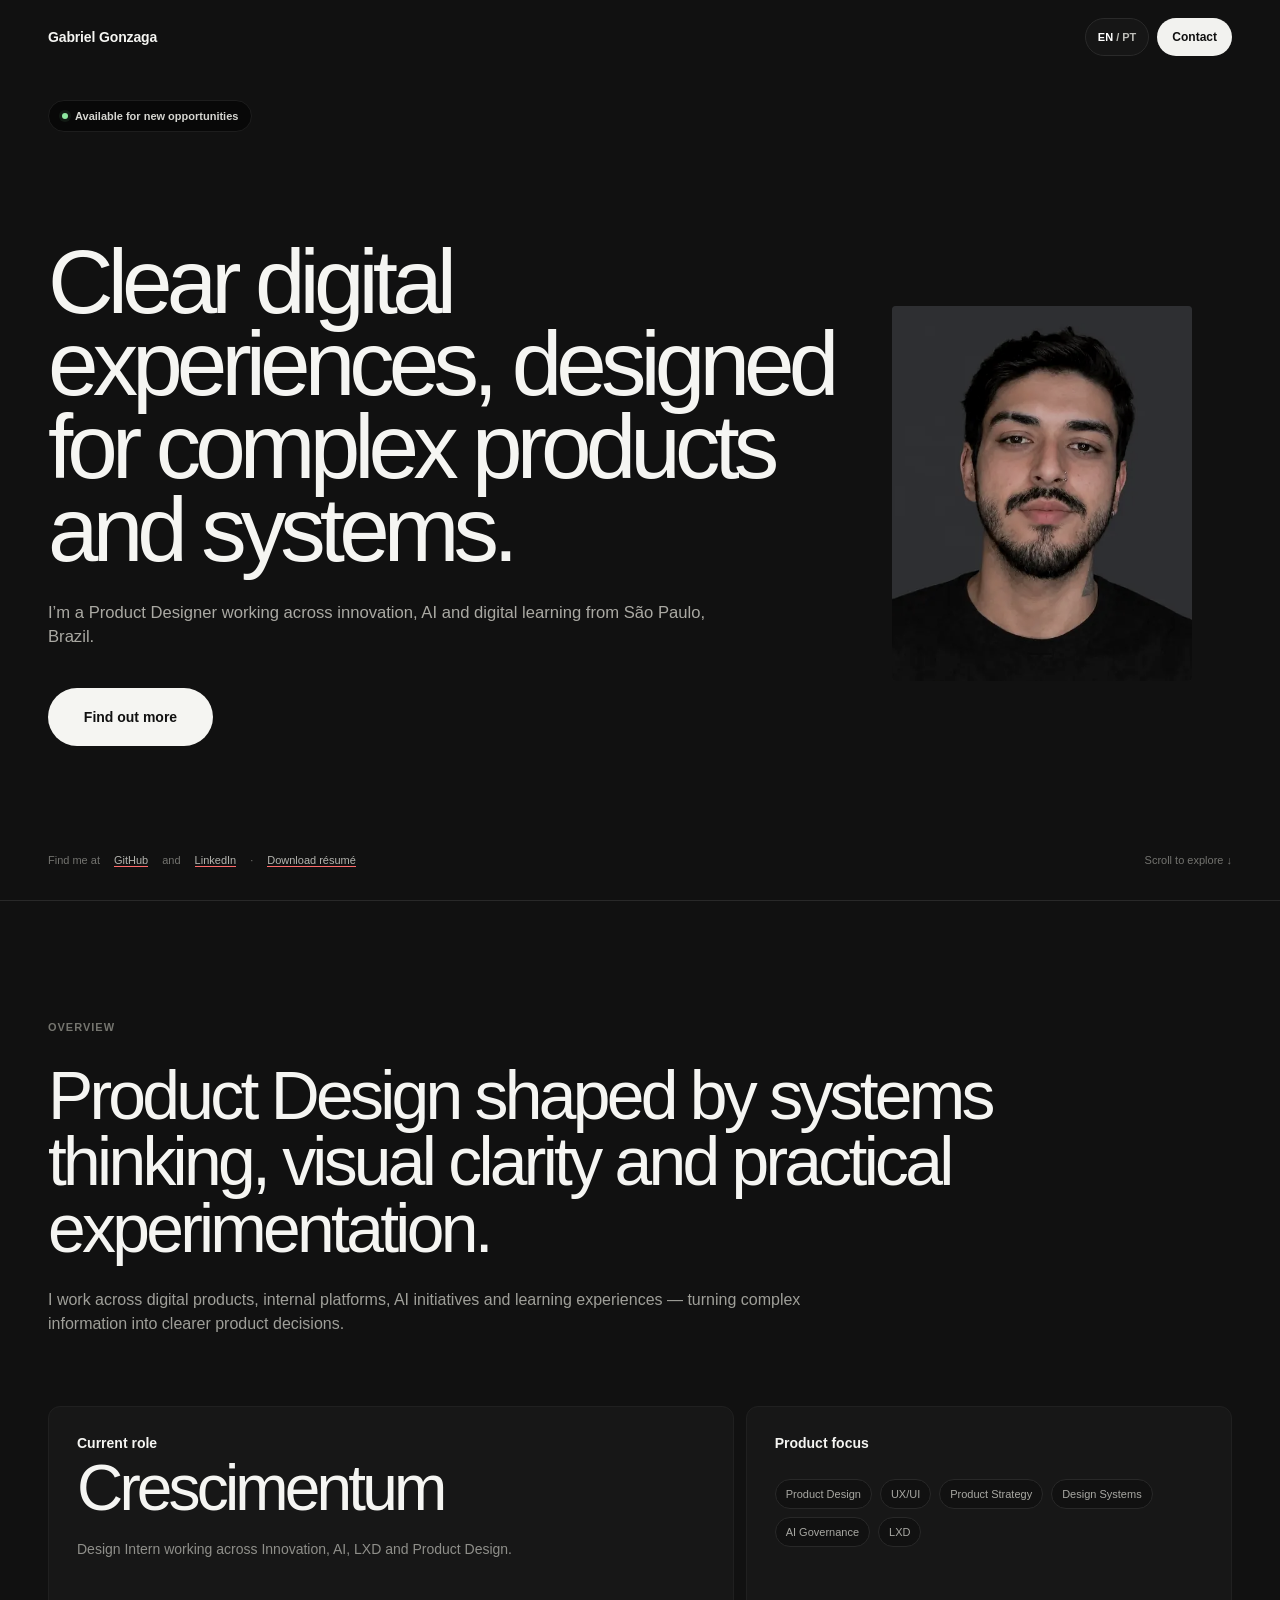
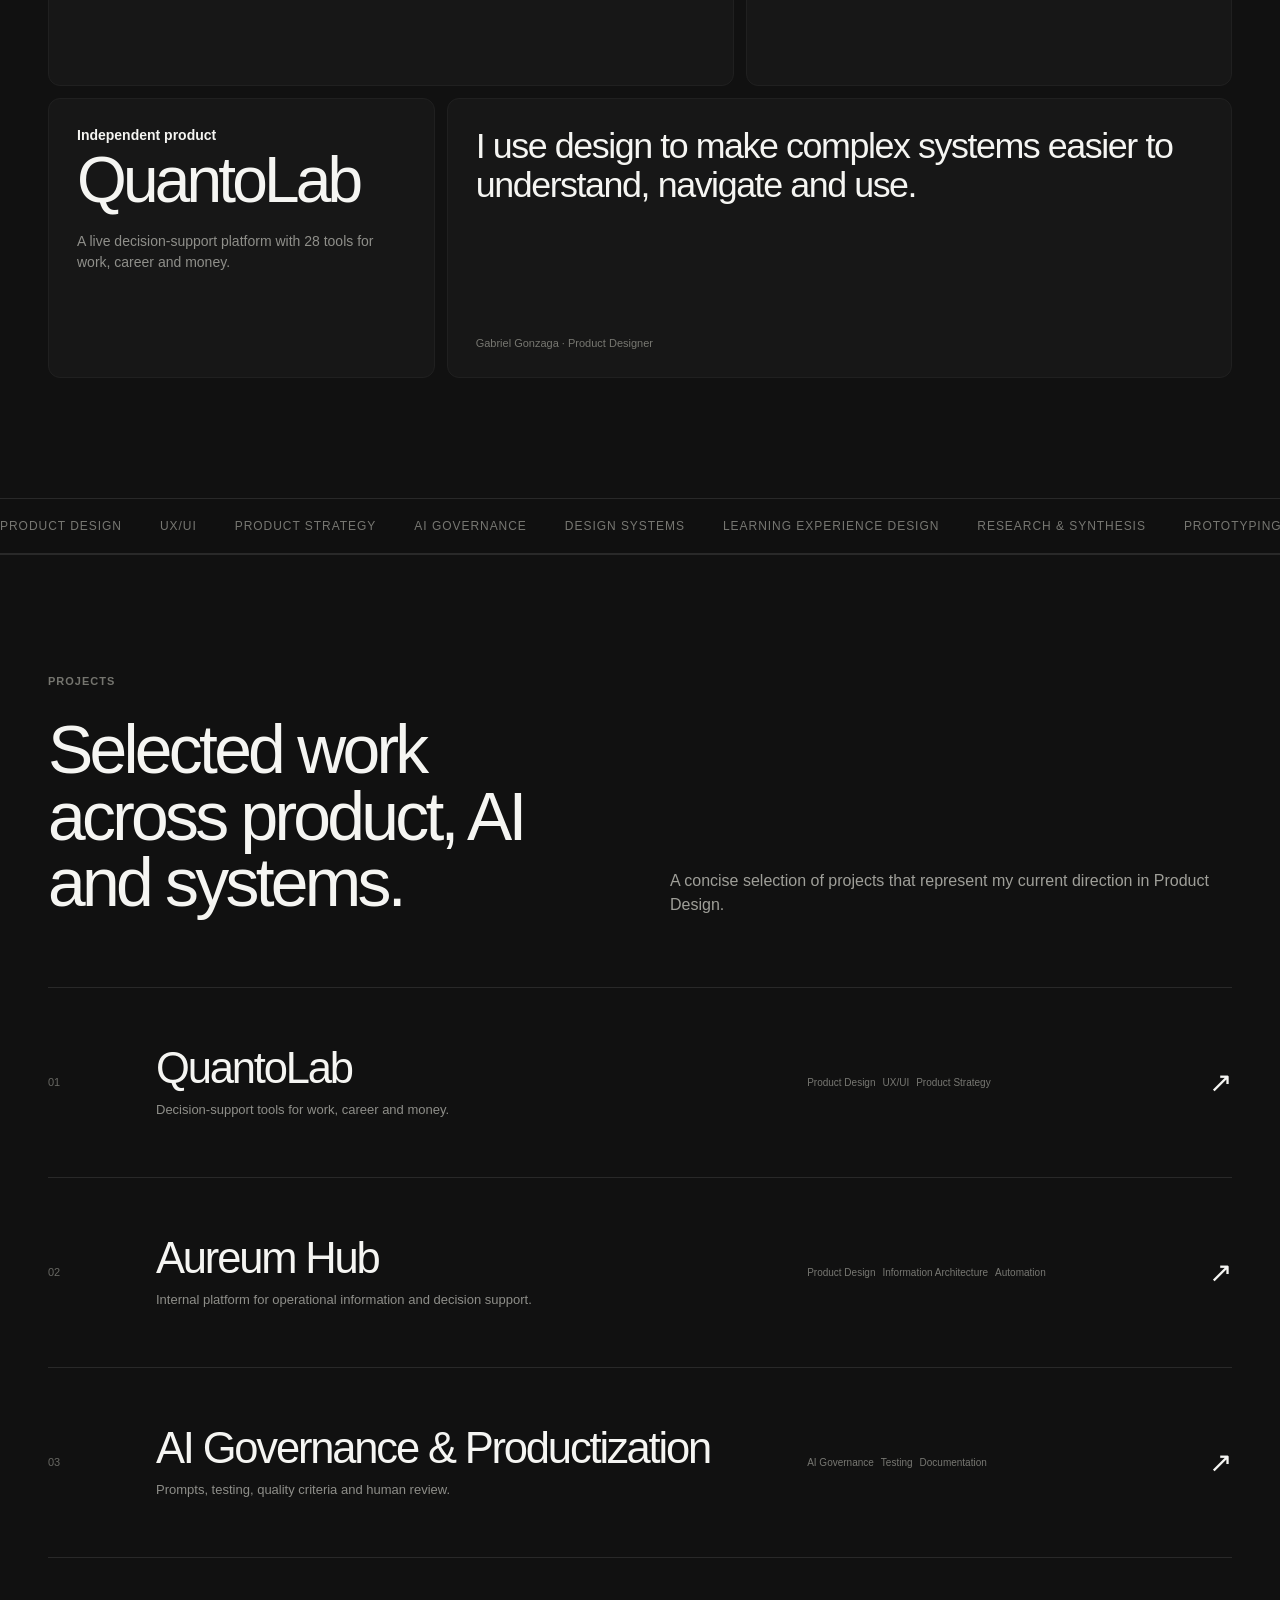
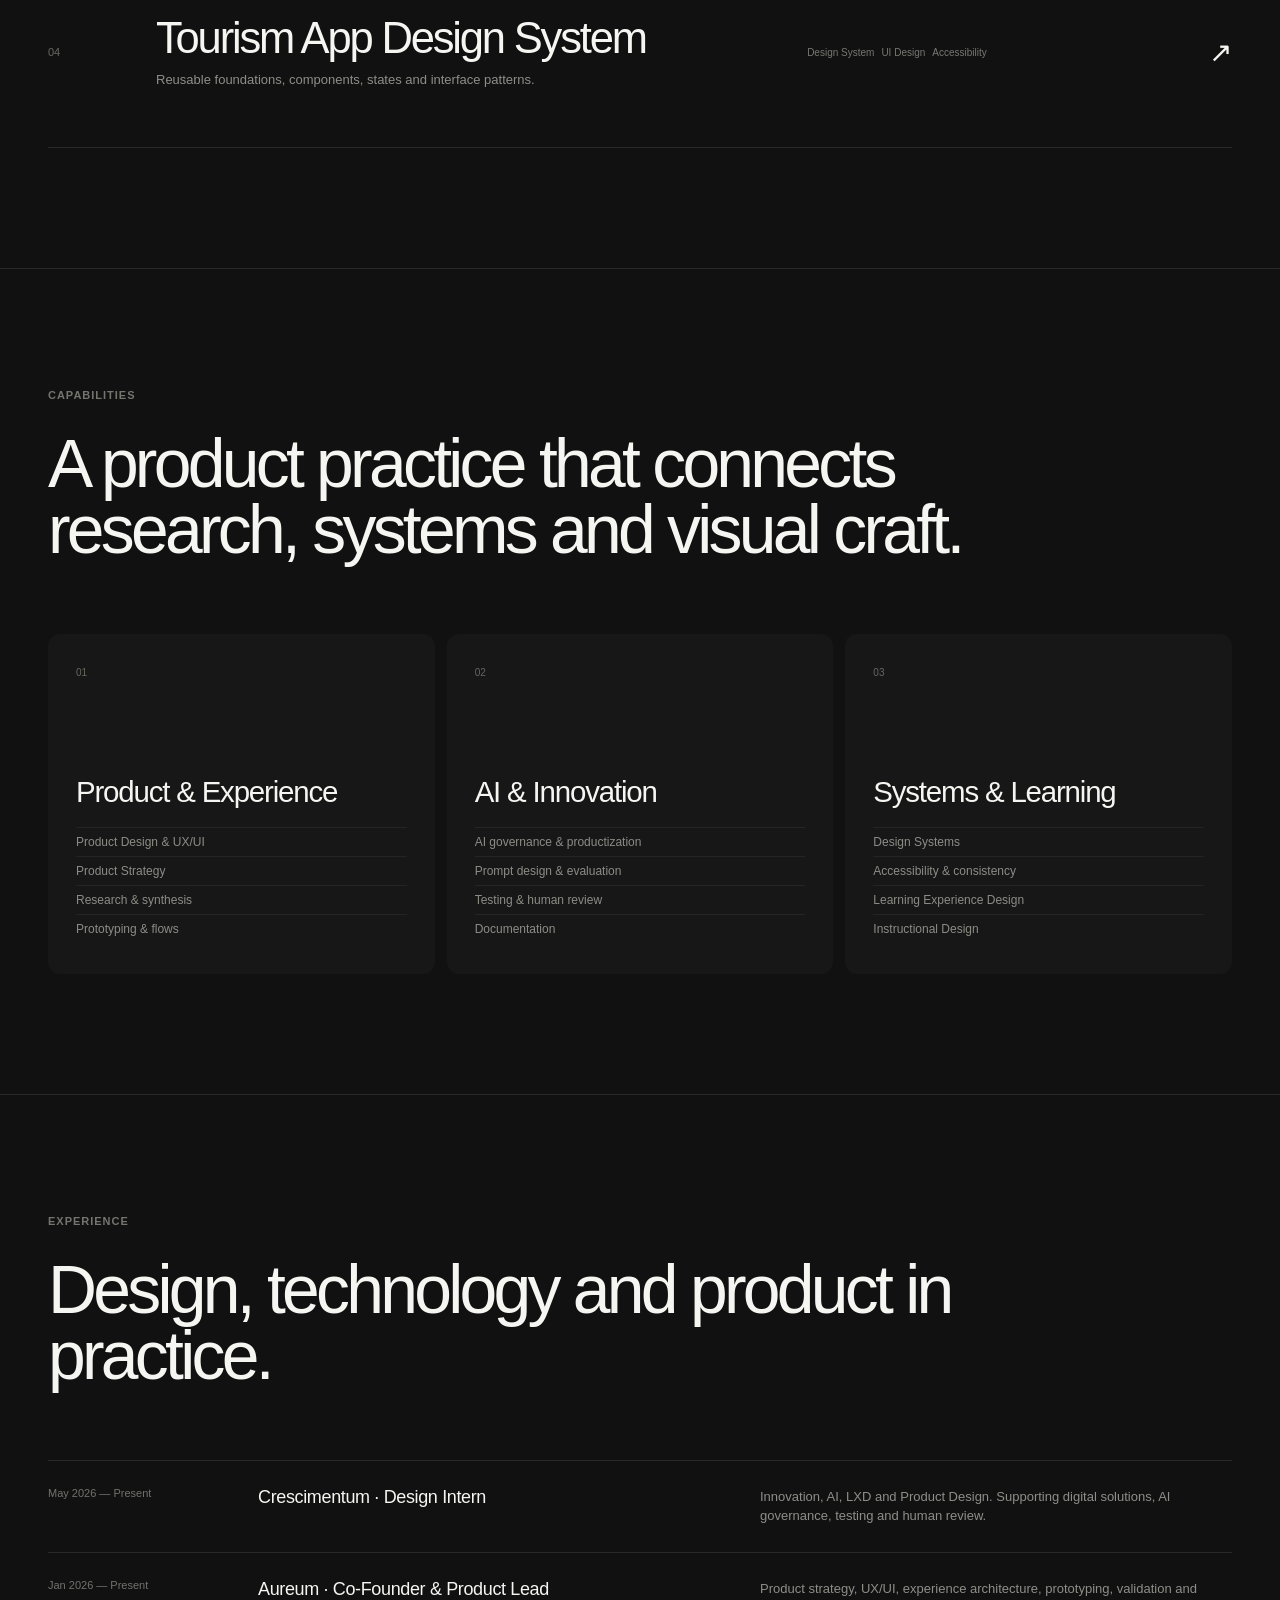
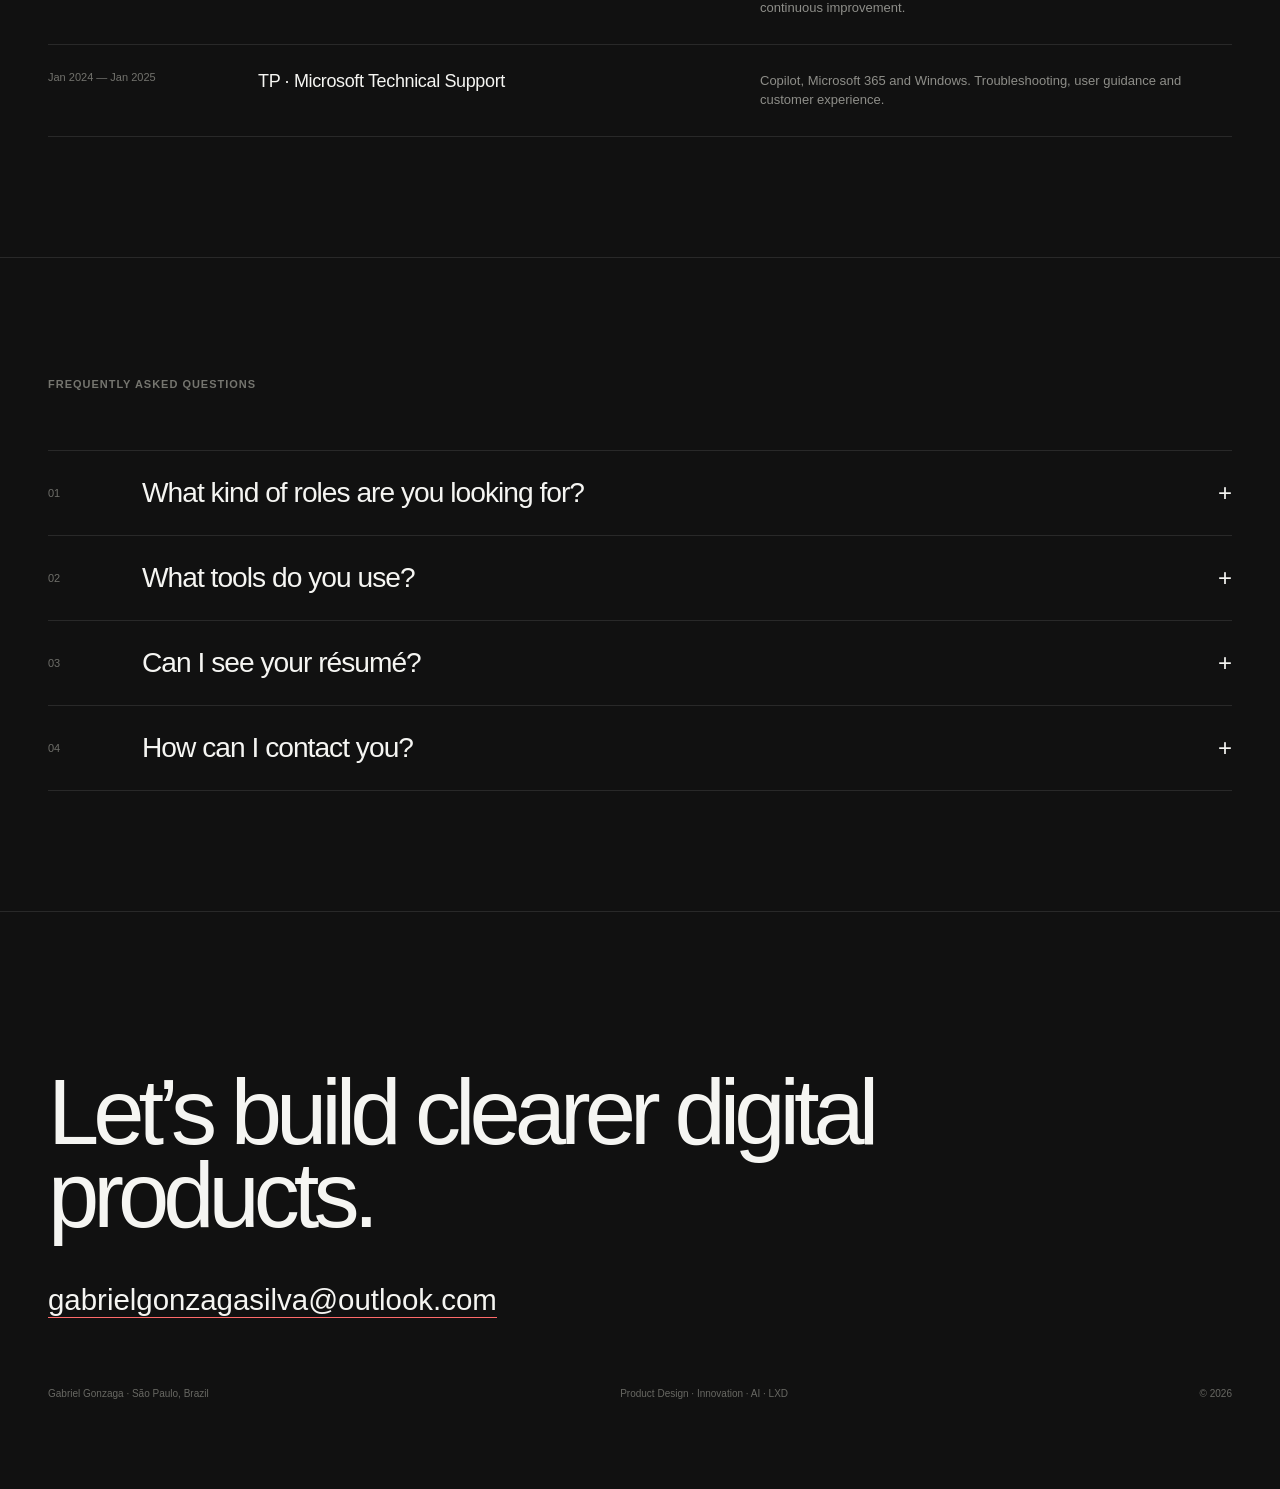
==== commit 676ea7ce: "Implement Figma portfolio identity and responsive system" ====
--- a/portfolio/index.html
+++ b/portfolio/index.html
@@ -1,149 +1,183 @@
 <!doctype html>
-<html lang="en" data-theme="dark" data-lang="en">
+<html lang="en" data-lang="en">
 <head>
-  <meta charset="utf-8">
-  <meta name="viewport" content="width=device-width,initial-scale=1,viewport-fit=cover">
-  <meta name="theme-color" content="#080b10">
-  <meta name="description" content="Gabriel Gonzaga — Product Designer working across digital products, AI, innovation and learning experiences.">
-  <meta property="og:title" content="Gabriel Gonzaga — Product Designer">
-  <meta property="og:description" content="Product Design, AI, innovation, UX/UI and learning experiences.">
-  <meta property="og:type" content="website">
-  <title>Gabriel Gonzaga — Product Designer</title>
-  <link rel="stylesheet" href="styles.css">
-  <style>
-    .home-compact-skills{grid-template-columns:repeat(3,minmax(0,1fr))}
-    .home-compact-skills .skill-group{min-height:230px}
-    .home-tools-line{display:flex;flex-wrap:wrap;gap:7px;margin-top:22px;padding-top:20px;border-top:1px solid var(--line)}
-    .home-tools-line span{padding:6px 8px;border:1px solid var(--line);border-radius:999px;color:var(--muted);font-size:9px}
-    @media(max-width:860px){.home-compact-skills{grid-template-columns:1fr}}
-  </style>
-  <script>
-    (() => {
-      try {
-        document.documentElement.dataset.theme = 'dark';
-        document.documentElement.dataset.lang = localStorage.getItem('gg-lang') || 'en';
-      } catch (_) {
-        document.documentElement.dataset.theme = 'dark';
-        document.documentElement.dataset.lang = 'en';
-      }
-    })();
-  </script>
+<meta charset="utf-8">
+<meta name="viewport" content="width=device-width,initial-scale=1,viewport-fit=cover">
+<meta name="theme-color" content="#111111">
+<meta name="description" content="Gabriel Gonzaga — Product Designer working across digital products, innovation, AI and learning experiences.">
+<meta property="og:title" content="Gabriel Gonzaga — Product Designer">
+<meta property="og:description" content="Product Design, Innovation, AI, UX/UI and systems thinking.">
+<meta property="og:type" content="website">
+<link rel="icon" type="image/svg+xml" href="favicon.svg">
+<title>Gabriel Gonzaga — Product Designer</title>
+<link rel="stylesheet" href="figma-portfolio.css">
+
+
 </head>
-<body data-title-en="Gabriel Gonzaga — Product Designer" data-title-pt="Gabriel Gonzaga — Product Designer" data-description-en="Gabriel Gonzaga — Product Designer working across digital products, AI, innovation and learning experiences." data-description-pt="Gabriel Gonzaga — Product Designer atuando entre produto digital, IA, inovação e experiências de aprendizagem.">
-  <a class="skip-link" href="#main" data-en="Skip to content" data-pt="Ir para o conteúdo">Skip to content</a>
+<body>
 
-  <header class="topbar">
-    <div class="shell nav-shell">
-      <a class="brand" href="#top" aria-label="Gabriel Gonzaga — home">
-        <span class="brand-copy"><strong>Gabriel Gonzaga</strong><small>Product Designer</small></span>
+<header>
+  <div class="container header-inner">
+    <a class="brand" href="#top">Gabriel Gonzaga</a>
+    <div class="header-actions">
+      <button class="lang" id="langBtn"><span id="en" class="active">EN</span> / <span id="pt">PT</span></button>
+      <a class="header-link" href="mailto:gabrielgonzagasilva@outlook.com" data-en="Contact" data-pt="Contato">Contact</a>
+    </div>
+  </div>
+</header>
+
+<main>
+<section class="hero" id="top">
+  <div class="container hero-inner">
+    <div class="hero-top">
+      <span class="availability"><span class="nav-dot"></span><span data-en="Available for new opportunities" data-pt="Disponível para novas oportunidades">Available for new opportunities</span></span>
+    </div>
+
+    <div class="hero-content">
+      <div>
+        <h1 data-en="Clear digital experiences, designed for complex products and systems." data-pt="Experiências digitais claras, desenhadas para produtos e sistemas complexos.">Clear digital experiences, designed for complex products and systems.</h1>
+        <p class="hero-sub" data-en="I’m a Product Designer working across innovation, AI and digital learning from São Paulo, Brazil." data-pt="Sou Product Designer atuando entre inovação, IA e aprendizagem digital em São Paulo, Brasil.">I’m a Product Designer working across innovation, AI and digital learning from São Paulo, Brazil.</p>
+        <a class="hero-cta" href="#overview" data-en="Find out more" data-pt="Saiba mais">Find out more</a>
+      </div>
+      <figure class="hero-photo" aria-label="Gabriel Gonzaga portrait">
+        <img src="gabriel-profile-hd.svg" alt="Gabriel Gonzaga" width="800" height="1000" fetchpriority="high">
+      </figure>
+    </div>
+
+    <div class="hero-footer">
+      <div class="hero-links">
+        <span data-en="Find me at" data-pt="Me encontre no">Find me at</span>
+        <a href="https://github.com/GabrielGonzagaSilva" target="_blank" rel="noopener"><span>GitHub</span></a>
+        <span data-en="and" data-pt="e">and</span>
+        <a href="https://www.linkedin.com/in/gabrielgonzagasilva/" target="_blank" rel="noopener"><span>LinkedIn</span></a>
+        <span>·</span>
+        <a href="curriculo.html" target="_blank" rel="noopener"><span data-en="Download résumé" data-pt="Abrir currículo">Download résumé</span></a>
+      </div>
+      <span class="scroll-hint" data-en="Scroll to explore ↓" data-pt="Role para explorar ↓">Scroll to explore ↓</span>
+    </div>
+  </div>
+</section>
+
+<section class="section" id="overview">
+  <div class="container">
+    <p class="section-label" data-en="Overview" data-pt="Visão geral">Overview</p>
+    <h2 class="section-title" data-en="Product Design shaped by systems thinking, visual clarity and practical experimentation." data-pt="Product Design guiado por pensamento sistêmico, clareza visual e experimentação prática.">Product Design shaped by systems thinking, visual clarity and practical experimentation.</h2>
+    <p class="section-copy" data-en="I work across digital products, internal platforms, AI initiatives and learning experiences — turning complex information into clearer product decisions." data-pt="Atuo entre produtos digitais, plataformas internas, iniciativas de IA e experiências de aprendizagem — transformando informação complexa em decisões de produto mais claras.">I work across digital products, internal platforms, AI initiatives and learning experiences — turning complex information into clearer product decisions.</p>
+
+    <div class="overview-grid">
+      <article class="panel large">
+        <h3 data-en="Current role" data-pt="Atuação atual">Current role</h3>
+        <div class="panel-stat">Crescimentum</div>
+        <p data-en="Design Intern working across Innovation, AI, LXD and Product Design." data-pt="Estagiário de Design atuando entre Inovação, IA, LXD e Product Design.">Design Intern working across Innovation, AI, LXD and Product Design.</p>
+      </article>
+      <article class="panel side">
+        <h3 data-en="Product focus" data-pt="Foco de produto">Product focus</h3>
+        <div class="panel-list"><span>Product Design</span><span>UX/UI</span><span>Product Strategy</span><span>Design Systems</span><span>AI Governance</span><span>LXD</span></div>
+      </article>
+      <article class="panel third">
+        <h3 data-en="Independent product" data-pt="Produto independente">Independent product</h3>
+        <div class="panel-stat">QuantoLab</div>
+        <p data-en="A live decision-support platform with 28 tools for work, career and money." data-pt="Plataforma online de apoio à decisão com 28 ferramentas para trabalho, carreira e dinheiro.">A live decision-support platform with 28 tools for work, career and money.</p>
+      </article>
+      <article class="panel quote">
+        <div class="quote-text" data-en="I use design to make complex systems easier to understand, navigate and use." data-pt="Uso design para tornar sistemas complexos mais fáceis de compreender, navegar e usar.">I use design to make complex systems easier to understand, navigate and use.</div>
+        <div class="quote-meta">Gabriel Gonzaga · Product Designer</div>
+      </article>
+    </div>
+  </div>
+</section>
+
+<div class="marquee" aria-hidden="true">
+  <div class="marquee-track">
+    <div class="marquee-group"><span>Product Design</span><span>UX/UI</span><span>Product Strategy</span><span>AI Governance</span><span>Design Systems</span><span>Learning Experience Design</span><span>Research & Synthesis</span><span>Prototyping</span></div>
+    <div class="marquee-group"><span>Product Design</span><span>UX/UI</span><span>Product Strategy</span><span>AI Governance</span><span>Design Systems</span><span>Learning Experience Design</span><span>Research & Synthesis</span><span>Prototyping</span></div>
+  </div>
+</div>
+
+<section class="section" id="projects">
+  <div class="container">
+    <div class="projects-intro">
+      <div>
+        <p class="section-label" data-en="Projects" data-pt="Projetos">Projects</p>
+        <h2 class="section-title" data-en="Selected work across product, AI and systems." data-pt="Projetos selecionados entre produto, IA e sistemas.">Selected work across product, AI and systems.</h2>
+      </div>
+      <p class="section-copy" data-en="A concise selection of projects that represent my current direction in Product Design." data-pt="Uma seleção concisa de projetos que representam meu direcionamento atual em Product Design.">A concise selection of projects that represent my current direction in Product Design.</p>
+    </div>
+
+    <div class="projects-list">
+      <a class="project" href="projects/quanto-lab.html" target="_blank">
+        <span class="project-index">01</span>
+        <div><h3>QuantoLab</h3><p data-en="Decision-support tools for work, career and money." data-pt="Ferramentas de apoio à decisão para trabalho, carreira e dinheiro.">Decision-support tools for work, career and money.</p></div>
+        <div class="project-tags"><span>Product Design</span><span>UX/UI</span><span>Product Strategy</span></div>
+        <span class="project-arrow">↗</span>
       </a>
-      <nav class="desktop-nav" aria-label="Primary navigation" data-aria-en="Primary navigation" data-aria-pt="Navegação principal">
-        <a href="#work" data-en="Work" data-pt="Projetos">Work</a>
-        <a href="#experience" data-en="Experience" data-pt="Experiência">Experience</a>
-        <a href="#skills" data-en="Capabilities" data-pt="Competências">Capabilities</a>
-        <a href="#about" data-en="About" data-pt="Sobre">About</a>
-      </nav>
-      <div class="nav-actions">
-        <button class="language-toggle" id="langToggle" type="button" aria-label="Switch to Portuguese" data-aria-en="Switch to Portuguese" data-aria-pt="Mudar para inglês">
-          <span class="lang-option" data-lang-option="en">EN</span><span class="lang-divider" aria-hidden="true"></span><span class="lang-option" data-lang-option="pt">PT</span>
-        </button>
-        <a class="nav-cta" href="mailto:gabrielgonzagasilva@outlook.com"><span data-en="Contact" data-pt="Contato">Contact</span> <span aria-hidden="true">↗</span></a>
-        <button class="menu-toggle" id="menuToggle" type="button" aria-expanded="false" aria-controls="mobileNav" aria-label="Open menu" data-aria-en="Open menu" data-aria-pt="Abrir menu"><span></span><span></span></button>
-      </div>
+      <a class="project" href="projects/aureum-hub.html" target="_blank">
+        <span class="project-index">02</span>
+        <div><h3>Aureum Hub</h3><p data-en="Internal platform for operational information and decision support." data-pt="Plataforma interna para informação operacional e apoio à decisão.">Internal platform for operational information and decision support.</p></div>
+        <div class="project-tags"><span>Product Design</span><span>Information Architecture</span><span>Automation</span></div>
+        <span class="project-arrow">↗</span>
+      </a>
+      <a class="project" href="projects/ai-governance.html" target="_blank">
+        <span class="project-index">03</span>
+        <div><h3 data-en="AI Governance & Productization" data-pt="Governança e Produtização de IA">AI Governance & Productization</h3><p data-en="Prompts, testing, quality criteria and human review." data-pt="Prompts, testes, critérios de qualidade e curadoria humana.">Prompts, testing, quality criteria and human review.</p></div>
+        <div class="project-tags"><span>AI Governance</span><span>Testing</span><span>Documentation</span></div>
+        <span class="project-arrow">↗</span>
+      </a>
+      <a class="project" href="projects/tourism-design-system.html" target="_blank">
+        <span class="project-index">04</span>
+        <div><h3 data-en="Tourism App Design System" data-pt="Design System para aplicativo de turismo">Tourism App Design System</h3><p data-en="Reusable foundations, components, states and interface patterns." data-pt="Fundamentos, componentes, estados e padrões de interface reutilizáveis.">Reusable foundations, components, states and interface patterns.</p></div>
+        <div class="project-tags"><span>Design System</span><span>UI Design</span><span>Accessibility</span></div>
+        <span class="project-arrow">↗</span>
+      </a>
     </div>
-    <nav class="mobile-nav" id="mobileNav" aria-label="Mobile navigation" data-aria-en="Mobile navigation" data-aria-pt="Navegação mobile" aria-hidden="true">
-      <div class="shell mobile-nav-inner">
-        <a href="#work" data-en="Work" data-pt="Projetos">Work</a><a href="#experience" data-en="Experience" data-pt="Experiência">Experience</a><a href="#skills" data-en="Capabilities" data-pt="Competências">Capabilities</a><a href="#about" data-en="About" data-pt="Sobre">About</a><a href="curriculo.html" target="_blank" rel="noopener noreferrer" data-en="Résumé ↗" data-pt="Currículo ↗">Résumé ↗</a><a href="https://www.linkedin.com/in/gabrielgonzagasilva/" target="_blank" rel="noopener noreferrer">LinkedIn ↗</a>
-      </div>
-    </nav>
-  </header>
+  </div>
+</section>
 
-  <main id="main">
-    <section class="hero" id="top">
-      <div class="shell hero-grid">
-        <div class="hero-main">
-          <p class="eyebrow"><span class="status-dot" aria-hidden="true"></span><span data-en="São Paulo · Product Design · Innovation · AI · LXD" data-pt="São Paulo · Product Design · Inovação · IA · LXD">São Paulo · Product Design · Innovation · AI · LXD</span></p>
-          <h1><span data-en="I design clear digital experiences for" data-pt="Transformo complexidade em">I design clear digital experiences for</span> <span class="gradient-text" data-en="complex products and systems." data-pt="experiências digitais mais claras.">complex products and systems.</span></h1>
-          <p class="hero-lead" data-en="I work in Crescimentum’s Innovation team across Product Design, AI and digital learning. I turn complex information and business needs into clearer product experiences." data-pt="Atuo no time de Inovação da Crescimentum entre Product Design, IA e aprendizagem digital. Transformo informações complexas e necessidades de negócio em experiências de produto mais claras.">I work in Crescimentum’s Innovation team across Product Design, AI and digital learning. I turn complex information and business needs into clearer product experiences.</p>
-          <div class="hero-actions">
-            <a class="button button-primary" href="#work" data-en="View selected work" data-pt="Ver projetos">View selected work</a>
-            <a class="button button-secondary" href="curriculo.html" target="_blank" rel="noopener noreferrer" data-en="Résumé ↗" data-pt="Currículo ↗">Résumé ↗</a>
-            <a class="text-link" href="https://www.linkedin.com/in/gabrielgonzagasilva/" target="_blank" rel="noopener noreferrer">LinkedIn ↗</a>
-          </div>
-        </div>
-        <aside class="profile-card" aria-label="Gabriel Gonzaga professional profile" data-aria-en="Gabriel Gonzaga professional profile" data-aria-pt="Resumo profissional de Gabriel Gonzaga">
-          <div class="portrait-wrap"><img src="gabriel-profile.jpg" alt="Gabriel Gonzaga" width="900" height="900" fetchpriority="high"><div class="portrait-grid" aria-hidden="true"></div></div>
-          <div class="profile-card-copy">
-            <div class="availability"><span></span><span data-en="Available" data-pt="Disponível">Available</span></div>
-            <h2>Gabriel Gonzaga</h2>
-            <p data-en="Product Design · Innovation · AI · LXD" data-pt="Product Design · Inovação · IA · LXD">Product Design · Innovation · AI · LXD</p>
-            <dl class="quick-facts">
-              <div><dt data-en="Now" data-pt="Agora">Now</dt><dd data-en="Crescimentum · Innovation" data-pt="Crescimentum · Inovação">Crescimentum · Innovation</dd></div>
-              <div><dt data-en="Also" data-pt="Também">Also</dt><dd>Aureum · Co-Founder & Product Lead</dd></div>
-              <div><dt data-en="Degree" data-pt="Formação">Degree</dt><dd data-en="Graphic Design · UNICID" data-pt="Design Gráfico · UNICID">Graphic Design · UNICID</dd></div>
-              <div><dt data-en="Based" data-pt="Local">Based</dt><dd>São Paulo · SP</dd></div>
-            </dl>
-          </div>
-        </aside>
-      </div>
-    </section>
+<section class="section" id="capabilities">
+  <div class="container">
+    <p class="section-label" data-en="Capabilities" data-pt="Competências">Capabilities</p>
+    <h2 class="section-title" data-en="A product practice that connects research, systems and visual craft." data-pt="Uma prática de produto que conecta pesquisa, sistemas e repertório visual.">A product practice that connects research, systems and visual craft.</h2>
+    <div class="services">
+      <article class="service"><span class="service-number">01</span><h3 data-en="Product & Experience" data-pt="Produto & Experiência">Product & Experience</h3><ul><li>Product Design & UX/UI</li><li>Product Strategy</li><li data-en="Research & synthesis" data-pt="Pesquisa & síntese">Research & synthesis</li><li data-en="Prototyping & flows" data-pt="Prototipação & fluxos">Prototyping & flows</li></ul></article>
+      <article class="service"><span class="service-number">02</span><h3 data-en="AI & Innovation" data-pt="IA & Inovação">AI & Innovation</h3><ul><li data-en="AI governance & productization" data-pt="Governança & produtização de IA">AI governance & productization</li><li data-en="Prompt design & evaluation" data-pt="Construção & avaliação de prompts">Prompt design & evaluation</li><li data-en="Testing & human review" data-pt="Testes & curadoria humana">Testing & human review</li><li data-en="Documentation" data-pt="Documentação">Documentation</li></ul></article>
+      <article class="service"><span class="service-number">03</span><h3 data-en="Systems & Learning" data-pt="Sistemas & Aprendizagem">Systems & Learning</h3><ul><li>Design Systems</li><li data-en="Accessibility & consistency" data-pt="Acessibilidade & consistência">Accessibility & consistency</li><li>Learning Experience Design</li><li data-en="Instructional Design" data-pt="Design Instrucional">Instructional Design</li></ul></article>
+    </div>
+  </div>
+</section>
 
-    <div class="ticker" aria-hidden="true"><div class="ticker-track"><div class="ticker-group"><span>Product Design</span><span>UX/UI</span><span>Product Strategy</span><span>AI Governance</span><span>Design Systems</span><span>Learning Experience Design</span><span>Research & Synthesis</span><span>Prototyping</span></div><div class="ticker-group"><span>Product Design</span><span>UX/UI</span><span>Product Strategy</span><span>AI Governance</span><span>Design Systems</span><span>Learning Experience Design</span><span>Research & Synthesis</span><span>Prototyping</span></div></div></div>
+<section class="section" id="experience">
+  <div class="container">
+    <p class="section-label" data-en="Experience" data-pt="Experiência">Experience</p>
+    <h2 class="section-title" data-en="Design, technology and product in practice." data-pt="Design, tecnologia e produto na prática.">Design, technology and product in practice.</h2>
+    <div class="experience-list">
+      <div class="exp-row"><div class="exp-date" data-en="May 2026 — Present" data-pt="Mai. 2026 — atual">May 2026 — Present</div><div class="exp-role">Crescimentum · <span data-en="Design Intern" data-pt="Estagiário de Design">Design Intern</span></div><div class="exp-body" data-en="Innovation, AI, LXD and Product Design. Supporting digital solutions, AI governance, testing and human review." data-pt="Inovação, IA, LXD e Product Design. Apoio a soluções digitais, governança de IA, testes e curadoria humana.">Innovation, AI, LXD and Product Design. Supporting digital solutions, AI governance, testing and human review.</div></div>
+      <div class="exp-row"><div class="exp-date" data-en="Jan 2026 — Present" data-pt="Jan. 2026 — atual">Jan 2026 — Present</div><div class="exp-role">Aureum · Co-Founder & Product Lead</div><div class="exp-body" data-en="Product strategy, UX/UI, experience architecture, prototyping, validation and continuous improvement." data-pt="Estratégia de produto, UX/UI, arquitetura da experiência, prototipação, validação e melhoria contínua.">Product strategy, UX/UI, experience architecture, prototyping, validation and continuous improvement.</div></div>
+      <div class="exp-row"><div class="exp-date">Jan 2024 — Jan 2025</div><div class="exp-role">TP · Microsoft Technical Support</div><div class="exp-body" data-en="Copilot, Microsoft 365 and Windows. Troubleshooting, user guidance and customer experience." data-pt="Copilot, Microsoft 365 e Windows. Diagnóstico, orientação ao usuário e experiência do cliente.">Copilot, Microsoft 365 and Windows. Troubleshooting, user guidance and customer experience.</div></div>
+    </div>
+  </div>
+</section>
 
-    <section class="section" id="work">
-      <div class="shell">
-        <header class="section-intro">
-          <p class="section-kicker" data-en="Selected work" data-pt="Projetos selecionados">Selected work</p>
-          <div><h2 data-en="Products, systems and decisions made clearer." data-pt="Produtos, sistemas e decisões mais claras.">Products, systems and decisions made clearer.</h2><p data-en="Four projects across independent product building, internal platforms, applied AI and scalable interface systems." data-pt="Quatro projetos entre produto independente, plataformas internas, IA aplicada e sistemas de interface escaláveis.">Four projects across independent product building, internal platforms, applied AI and scalable interface systems.</p></div>
-        </header>
-        <div class="project-cards">
-          <a class="project-card" data-project="quantolab" href="projects/quanto-lab.html"><div class="project-card-top"><span class="project-arrow" aria-hidden="true">↗</span></div><div class="project-card-body"><p class="project-type" data-en="Independent product · Live platform · 2026" data-pt="Produto independente · Plataforma online · 2026">Independent product · Live platform · 2026</p><h3>QuantoLab</h3><p data-en="A live decision-support platform with 28 tools for work, career and money, built around transparent calculations and low-friction UX." data-pt="Plataforma online de apoio à decisão com 28 ferramentas para trabalho, carreira e dinheiro, construída em torno de cálculos transparentes e UX sem fricção.">A live decision-support platform with 28 tools for work, career and money, built around transparent calculations and low-friction UX.</p><div class="project-tags"><span>Product Design</span><span>UX/UI</span><span>Information Architecture</span><span>Product Strategy</span></div></div><div class="project-card-cta"><span data-en="View case study" data-pt="Ver estudo de caso">View case study</span><span aria-hidden="true">→</span></div></a>
-          <a class="project-card" href="projects/aureum-hub.html"><div class="project-card-top"><span class="project-arrow" aria-hidden="true">↗</span></div><div class="project-card-body"><p class="project-type" data-en="Aureum · Internal product · 2026" data-pt="Aureum · Produto interno · 2026">Aureum · Internal product · 2026</p><h3>Aureum Hub</h3><p data-en="An internal platform that centralizes operational information, processes and decision-support resources." data-pt="Plataforma interna que centraliza informações operacionais, processos e recursos de apoio à decisão.">An internal platform that centralizes operational information, processes and decision-support resources.</p><div class="project-tags"><span>Product Design</span><span>Information Architecture</span><span>Automation</span><span>AI</span></div></div><div class="project-card-cta"><span data-en="View case study" data-pt="Ver estudo de caso">View case study</span><span aria-hidden="true">→</span></div></a>
-          <a class="project-card" href="projects/ai-governance.html"><div class="project-card-top"><span class="project-arrow" aria-hidden="true">↗</span></div><div class="project-card-body"><p class="project-type" data-en="Crescimentum · Corporate innovation · 2026" data-pt="Crescimentum · Inovação corporativa · 2026">Crescimentum · Corporate innovation · 2026</p><h3 data-en="AI Governance & Productization" data-pt="Governança e Produtização de IA">AI Governance & Productization</h3><p data-en="Prompts, testing, quality criteria, human review and documentation for more consistent corporate AI applications." data-pt="Prompts, testes, critérios de qualidade, curadoria humana e documentação para aplicações corporativas de IA mais consistentes.">Prompts, testing, quality criteria, human review and documentation for more consistent corporate AI applications.</p><div class="project-tags"><span>AI Governance</span><span>Prompt Design</span><span>Testing</span><span>Documentation</span></div></div><div class="project-card-cta"><span data-en="View case study" data-pt="Ver estudo de caso">View case study</span><span aria-hidden="true">→</span></div></a>
-          <a class="project-card" href="projects/tourism-design-system.html"><div class="project-card-top"><span class="project-arrow" aria-hidden="true">↗</span></div><div class="project-card-body"><p class="project-type" data-en="Confidential project · Digital product · 2026" data-pt="Projeto confidencial · Produto digital · 2026">Confidential project · Digital product · 2026</p><h3 data-en="Tourism App Design System" data-pt="Design System para aplicativo de turismo">Tourism App Design System</h3><p data-en="A reusable interface foundation covering visual foundations, components, variants, states and UI patterns." data-pt="Base reutilizável de interface com fundamentos visuais, componentes, variantes, estados e padrões de UI.">A reusable interface foundation covering visual foundations, components, variants, states and UI patterns.</p><div class="project-tags"><span>Design System</span><span>UI Design</span><span>Accessibility</span><span>Scalability</span></div></div><div class="project-card-cta"><span data-en="View case study" data-pt="Ver estudo de caso">View case study</span><span aria-hidden="true">→</span></div></a>
-        </div>
-      </div>
-    </section>
+<section class="section" id="faq">
+  <div class="container">
+    <p class="section-label" data-en="Frequently asked questions" data-pt="Perguntas frequentes">Frequently asked questions</p>
+    <div class="faq">
+      <div class="faq-item"><button class="faq-q" type="button" aria-expanded="false"><span class="faq-num">01</span><strong data-en="What kind of roles are you looking for?" data-pt="Que tipo de oportunidade você procura?">What kind of roles are you looking for?</strong><span class="faq-icon">+</span></button><div class="faq-a"><div class="faq-a-inner" data-en="I’m focused on Product Design, Digital Product, UX/UI, Customer Experience and Innovation opportunities, especially where design, technology and AI intersect." data-pt="Meu foco está em oportunidades de Product Design, Produto Digital, UX/UI, Experiência do Cliente e Inovação, especialmente na interseção entre design, tecnologia e IA.">I’m focused on Product Design, Digital Product, UX/UI, Customer Experience and Innovation opportunities, especially where design, technology and AI intersect.</div></div></div>
+      <div class="faq-item"><button class="faq-q" type="button" aria-expanded="false"><span class="faq-num">02</span><strong data-en="What tools do you use?" data-pt="Quais ferramentas você utiliza?">What tools do you use?</strong><span class="faq-icon">+</span></button><div class="faq-a"><div class="faq-a-inner">Figma, ChatGPT, Claude, Photoshop, Illustrator, Notion, Microsoft 365 and Google Workspace.</div></div></div>
+      <div class="faq-item"><button class="faq-q" type="button" aria-expanded="false"><span class="faq-num">03</span><strong data-en="Can I see your résumé?" data-pt="Posso ver seu currículo?">Can I see your résumé?</strong><span class="faq-icon">+</span></button><div class="faq-a"><div class="faq-a-inner"><a href="curriculo.html" target="_blank" style="border-bottom:1px solid var(--accent);text-decoration:none" data-en="Open the full résumé ↗" data-pt="Abrir currículo completo ↗">Open the full résumé ↗</a></div></div></div>
+      <div class="faq-item"><button class="faq-q" type="button" aria-expanded="false"><span class="faq-num">04</span><strong data-en="How can I contact you?" data-pt="Como posso entrar em contato?">How can I contact you?</strong><span class="faq-icon">+</span></button><div class="faq-a"><div class="faq-a-inner">gabrielgonzagasilva@outlook.com · LinkedIn: gabrielgonzagasilva</div></div></div>
+    </div>
+  </div>
+</section>
 
-    <section class="section section-soft" id="experience">
-      <div class="shell">
-        <header class="section-intro"><p class="section-kicker" data-en="Experience" data-pt="Experiência">Experience</p><div><h2 data-en="Design, technology and product in practice." data-pt="Design, tecnologia e produto na prática.">Design, technology and product in practice.</h2></div></header>
-        <div class="experience-grid">
-          <article class="experience-card featured"><div class="experience-meta"><span class="now" data-en="Current" data-pt="Atual">Current</span><time data-en="May 2026 — Present" data-pt="Mai. 2026 — atual">May 2026 — Present</time></div><div class="experience-body"><p class="company">Crescimentum</p><h3 data-en="Design Intern" data-pt="Estagiário de Design">Design Intern</h3><p class="role" data-en="Innovation · AI · LXD · Product Design" data-pt="Inovação · IA · LXD · Product Design">Innovation · AI · LXD · Product Design</p><ul><li data-en="Contribute to digital solutions across Product Design, innovation, AI and corporate learning." data-pt="Contribuo para soluções digitais entre Product Design, inovação, IA e aprendizagem corporativa.">Contribute to digital solutions across Product Design, innovation, AI and corporate learning.</li><li data-en="Support AI governance, productization, testing and human review." data-pt="Apoio iniciativas de governança, produtização, testes e curadoria humana de IA.">Support AI governance, productization, testing and human review.</li></ul></div></article>
-          <article class="experience-card"><div class="experience-meta"><span class="now" data-en="Current" data-pt="Atual">Current</span><time data-en="Jan 2026 — Present" data-pt="Jan. 2026 — atual">Jan 2026 — Present</time></div><div class="experience-body"><p class="company">Aureum</p><h3>Co-Founder & Product Lead</h3><p class="role">Product Strategy · Product Design · UX/UI</p><p data-en="Product strategy and experience design from opportunity framing to prototyping and continuous improvement." data-pt="Estratégia e experiência de produto, da identificação de oportunidades à prototipação e melhoria contínua.">Product strategy and experience design from opportunity framing to prototyping and continuous improvement.</p></div></article>
-          <article class="experience-card"><div class="experience-meta"><time>Jan 2024 — Jan 2025</time></div><div class="experience-body"><p class="company">TP · Microsoft</p><h3>Microsoft Technical Support</h3><p class="role">Copilot · Microsoft 365 · Windows</p><p data-en="Troubleshooting, user guidance and translating complex technical information into clear instructions." data-pt="Diagnóstico, orientação de usuários e tradução de informações técnicas complexas em instruções claras.">Troubleshooting, user guidance and translating complex technical information into clear instructions.</p></div></article>
-          <article class="experience-card"><div class="experience-meta"><time data-en="2020 — Present" data-pt="2020 — atual">2020 — Present</time></div><div class="experience-body"><p class="company" data-en="Independent" data-pt="Autônomo">Independent</p><h3>Designer & Freelancer</h3><p class="role" data-en="Graphic Design · Visual Communication" data-pt="Design gráfico · Comunicação visual">Graphic Design · Visual Communication</p><p data-en="Visual solutions, client communication and autonomous project delivery." data-pt="Soluções visuais, relacionamento com clientes e gestão autônoma de entregas.">Visual solutions, client communication and autonomous project delivery.</p></div></article>
-        </div>
-      </div>
-    </section>
+<section class="contact-section">
+  <div class="container">
+    <div class="contact-head" data-en="Let’s build clearer digital products." data-pt="Vamos construir produtos digitais mais claros.">Let’s build clearer digital products.</div>
+    <a class="contact-email" href="mailto:gabrielgonzagasilva@outlook.com">gabrielgonzagasilva@outlook.com</a>
+    <div class="site-footer"><span>Gabriel Gonzaga · São Paulo, Brazil</span><span>Product Design · Innovation · AI · LXD</span><span>© 2026</span></div>
+  </div>
+</section>
+</main>
 
-    <section class="section" id="skills">
-      <div class="shell">
-        <header class="section-intro"><p class="section-kicker" data-en="Capabilities" data-pt="Competências">Capabilities</p><div><h2 data-en="A focused toolkit for product problems." data-pt="Um repertório focado em problemas de produto.">A focused toolkit for product problems.</h2></div></header>
-        <div class="skill-groups home-compact-skills">
-          <article class="skill-group"><h3 data-en="Product & Experience" data-pt="Produto & Experiência">Product & Experience</h3><ul><li>Product Design & UX/UI</li><li>Product Strategy</li><li data-en="Research & synthesis" data-pt="Pesquisa & síntese">Research & synthesis</li><li data-en="Prototyping & flows" data-pt="Prototipação & fluxos">Prototyping & flows</li></ul></article>
-          <article class="skill-group"><h3 data-en="AI & Innovation" data-pt="IA & Inovação">AI & Innovation</h3><ul><li data-en="AI governance & productization" data-pt="Governança & produtização de IA">AI governance & productization</li><li data-en="Prompt design & evaluation" data-pt="Construção & avaliação de prompts">Prompt design & evaluation</li><li data-en="Testing & human review" data-pt="Testes & curadoria humana">Testing & human review</li><li data-en="Documentation" data-pt="Documentação">Documentation</li></ul></article>
-          <article class="skill-group"><h3 data-en="Systems & Learning" data-pt="Sistemas & Aprendizagem">Systems & Learning</h3><ul><li>Design Systems</li><li data-en="Accessibility & consistency" data-pt="Acessibilidade & consistência">Accessibility & consistency</li><li>Learning Experience Design</li><li data-en="Instructional Design" data-pt="Design Instrucional">Instructional Design</li></ul></article>
-        </div>
-        <div class="home-tools-line" aria-label="Core tools"><span>Figma</span><span>ChatGPT</span><span>Claude</span><span>Photoshop</span><span>Illustrator</span><span>Notion</span></div>
-      </div>
-    </section>
-
-    <section class="section section-soft" id="about">
-      <div class="shell about-grid">
-        <div class="about-intro"><p class="section-kicker" data-en="About & education" data-pt="Sobre & formação">About & education</p><h2 data-en="Design to make complex systems easier to understand and use." data-pt="Design para tornar sistemas complexos mais fáceis de compreender e usar.">Design to make complex systems easier to understand and use.</h2><p data-en="My background in visual communication and art direction complements my product work with clarity, composition and visual consistency." data-pt="Minha base em comunicação visual e direção de arte complementa meu trabalho em produto com clareza, composição e consistência visual.">My background in visual communication and art direction complements my product work with clarity, composition and visual consistency.</p><a class="text-link strong-link" href="https://www.linkedin.com/in/gabrielgonzagasilva/" target="_blank" rel="noopener noreferrer" data-en="Full profile on LinkedIn ↗" data-pt="Perfil completo no LinkedIn ↗">Full profile on LinkedIn ↗</a></div>
-        <div class="education-list">
-          <article class="education-item"><span class="education-year">2027</span><div><p class="education-type" data-en="Bachelor’s degree · In progress" data-pt="Graduação · Em andamento">Bachelor’s degree · In progress</p><h3 data-en="Graphic Design · UNICID" data-pt="Design Gráfico · UNICID">Graphic Design · UNICID</h3><p data-en="Expected graduation: December 2027." data-pt="Conclusão prevista: dezembro de 2027.">Expected graduation: December 2027.</p></div></article>
-          <article class="education-item"><span class="education-year">2026</span><div><p class="education-type" data-en="Professional program · In progress" data-pt="Formação complementar · Em andamento">Professional program · In progress</p><h3>Product Design · Mergo</h3></div></article>
-          <article class="education-item"><span class="education-year">2025</span><div><p class="education-type" data-en="Completed program" data-pt="Formação concluída">Completed program</p><h3 data-en="Advertising Creativity & Art Direction · Escola CUCA" data-pt="Criação Publicitária & Direção de Arte · Escola CUCA">Advertising Creativity & Art Direction · Escola CUCA</h3></div></article>
-        </div>
-      </div>
-    </section>
-
-    <section class="contact-section" id="contact"><div class="shell contact-card"><div class="contact-copy"><p class="section-kicker" data-en="Contact" data-pt="Contato">Contact</p><h2 data-en="Open to opportunities in digital product, Product Design, CX and innovation." data-pt="Aberto a oportunidades em Produto Digital, Product Design, CX e Inovação.">Open to opportunities in digital product, Product Design, CX and innovation.</h2></div><div class="contact-actions"><a class="button button-primary" href="mailto:gabrielgonzagasilva@outlook.com" data-en="Email me ↗" data-pt="Enviar e-mail ↗">Email me ↗</a><a class="button button-secondary" href="https://www.linkedin.com/in/gabrielgonzagasilva/" target="_blank" rel="noopener noreferrer">LinkedIn ↗</a><a class="button button-secondary" href="curriculo.html" target="_blank" rel="noopener noreferrer" data-en="Résumé ↗" data-pt="Currículo ↗">Résumé ↗</a></div></div></section>
-  </main>
-
-  <footer><div class="shell footer-grid"><div><strong>Gabriel Gonzaga</strong><span data-en="Product Designer · São Paulo, Brazil" data-pt="Product Designer · São Paulo, Brasil">Product Designer · São Paulo, Brazil</span></div><div class="footer-links"><a href="#top" data-en="Back to top ↑" data-pt="Voltar ao topo ↑">Back to top ↑</a><a href="https://www.linkedin.com/in/gabrielgonzagasilva/" target="_blank" rel="noopener noreferrer">LinkedIn</a></div><small>© <span id="year"></span></small></div></footer>
-  <script src="theme.js"></script>
+<script src="figma-portfolio.js" defer></script>
 </body>
-</html>+</html>
--- a/portfolio/figma-portfolio.css
+++ b/portfolio/figma-portfolio.css
@@ -0,0 +1,350 @@
+:root{
+  --bg:#111111;
+  --surface:#171717;
+  --surface-2:#1d1d1d;
+  --text:#f5f5f2;
+  --muted:#999995;
+  --muted-2:#71716d;
+  --line:#292929;
+  --accent:#ff6b6b;
+  --green:#8ee8a0;
+  --max:1440px;
+}
+*{box-sizing:border-box}
+html{scroll-behavior:smooth}
+body{
+  margin:0;
+  background:var(--bg);
+  color:var(--text);
+  font-family:"Helvetica Neue",Helvetica,Arial,sans-serif;
+  -webkit-font-smoothing:antialiased;
+  overflow-x:hidden;
+}
+a{color:inherit}
+button{font:inherit}
+img{display:block;max-width:100%}
+.container{width:min(calc(100% - 48px),var(--max));margin-inline:auto}
+.sr-only{position:absolute;width:1px;height:1px;padding:0;margin:-1px;overflow:hidden;clip:rect(0,0,0,0);white-space:nowrap;border:0}
+
+header{
+  position:fixed;inset:0 0 auto;z-index:100;
+  padding:18px 0;
+  pointer-events:none;
+}
+.header-inner{
+  display:flex;align-items:center;justify-content:space-between;gap:16px;
+}
+.brand,.header-actions{pointer-events:auto}
+.brand{font-size:14px;font-weight:600;text-decoration:none;letter-spacing:-.01em}
+.header-actions{display:flex;align-items:center;gap:8px}
+.lang{height:38px;padding:0 12px;border:1px solid #2a2a2a;border-radius:999px;background:#161616;color:#bdbdb8;cursor:pointer;font-size:11px;font-weight:700}
+.lang span.active{color:#fff}
+.nav-dot{display:inline-block;width:6px;height:6px;border-radius:50%;background:var(--green);margin-right:7px;box-shadow:0 0 0 3px rgba(142,232,160,.08)}
+.header-link{display:inline-flex;align-items:center;justify-content:center;height:38px;padding:0 15px;border-radius:999px;background:#f2f2ef;color:#101010;text-decoration:none;font-size:12px;font-weight:600}
+
+.hero{
+  min-height:100svh;
+  display:grid;
+  align-items:stretch;
+  padding:26px 0 34px;
+}
+.hero-inner{
+  display:grid;
+  grid-template-rows:auto 1fr auto;
+  min-height:calc(100svh - 60px);
+}
+.hero-top{padding-top:74px}
+.availability{
+  display:inline-flex;align-items:center;
+  height:32px;padding:0 13px;border-radius:999px;
+  background:#080808;border:1px solid #1d1d1d;
+  color:#d6d6d1;font-size:11px;font-weight:600;
+}
+.hero-content{
+  display:grid;
+  grid-template-columns:minmax(0,1.55fr) minmax(300px,.45fr);
+  gap:72px;
+  align-items:center;
+  padding:60px 0;
+}
+.hero h1{
+  margin:0;
+  max-width:1080px;
+  font-size:clamp(4.6rem,8.1vw,9rem);
+  line-height:.91;
+  letter-spacing:-.065em;
+  font-weight:400;
+}
+.hero-sub{
+  margin:30px 0 0;
+  max-width:700px;
+  color:#aaa9a3;
+  font-size:clamp(1rem,1.3vw,1.25rem);
+  line-height:1.45;
+}
+.hero-cta{
+  display:inline-flex;align-items:center;justify-content:center;
+  min-width:165px;height:58px;margin-top:38px;padding:0 26px;
+  border-radius:999px;background:#f5f5f2;color:#111;
+  text-decoration:none;font-size:14px;font-weight:600;
+  transition:transform .2s ease;
+}
+.hero-cta:hover{transform:translateY(-2px)}
+.hero-photo{
+  align-self:center;
+  justify-self:end;
+  width:min(100%,380px);
+  aspect-ratio:4/5;
+  overflow:hidden;
+  border-radius:4px;
+  background:#1b1b1b;
+}
+.hero-photo img{width:100%;height:100%;object-fit:cover;filter:grayscale(.18) contrast(1.02) brightness(.88)}
+.hero-footer{
+  display:flex;align-items:flex-end;justify-content:space-between;gap:24px;
+  color:#73736f;font-size:11px;
+}
+.hero-links{display:flex;flex-wrap:wrap;gap:6px 14px}
+.hero-links a{color:#b5b5b0;text-decoration:none}
+.hero-links a span{border-bottom:1px solid var(--accent)}
+.scroll-hint{white-space:nowrap}
+
+.section{
+  padding:120px 0;
+  border-top:1px solid var(--line);
+}
+.section-label{
+  margin:0 0 30px;
+  color:#75756f;
+  font-size:11px;
+  font-weight:600;
+  text-transform:uppercase;
+  letter-spacing:.09em;
+}
+.section-title{
+  margin:0;
+  max-width:1050px;
+  font-size:clamp(2.7rem,5.3vw,6.3rem);
+  line-height:.98;
+  letter-spacing:-.055em;
+  font-weight:400;
+}
+.section-copy{
+  max-width:760px;
+  margin:26px 0 0;
+  color:#9f9f99;
+  font-size:16px;
+  line-height:1.5;
+}
+
+.overview-grid{
+  margin-top:70px;
+  display:grid;
+  grid-template-columns:repeat(12,1fr);
+  gap:12px;
+}
+.panel{
+  min-height:280px;
+  padding:28px;
+  border-radius:12px;
+  background:var(--surface);
+  border:1px solid #202020;
+}
+.panel h3{margin:0;font-size:14px;font-weight:600}
+.panel p{margin:14px 0 0;color:#8f8f8a;font-size:14px;line-height:1.5}
+.panel.large{grid-column:span 7}
+.panel.side{grid-column:span 5}
+.panel.third{grid-column:span 4}
+.panel.quote{grid-column:span 8;display:flex;flex-direction:column;justify-content:space-between}
+.panel-stat{font-size:clamp(3.2rem,5vw,5rem);letter-spacing:-.06em;font-weight:400}
+.panel-list{display:flex;flex-wrap:wrap;gap:8px;margin-top:28px}
+.panel-list span{padding:8px 10px;border-radius:999px;background:#111;border:1px solid #282828;color:#a8a8a3;font-size:11px}
+.quote-text{max-width:820px;font-size:clamp(1.6rem,2.8vw,3.5rem);line-height:1.08;letter-spacing:-.04em}
+.quote-meta{margin-top:40px;color:#777771;font-size:11px}
+
+.marquee{overflow:hidden;border-block:1px solid var(--line);background:#101010}
+.marquee-track{display:flex;width:max-content;animation:marquee 34s linear infinite}
+.marquee-group{display:flex;flex:0 0 auto;align-items:center;padding:20px 0}
+.marquee-group span{margin-right:38px;color:#777772;font-size:12px;text-transform:uppercase;letter-spacing:.08em}
+@keyframes marquee{to{transform:translateX(-50%)}}
+
+.projects-intro{
+  display:grid;grid-template-columns:1fr 1fr;gap:60px;align-items:end;
+  margin-bottom:70px;
+}
+.projects-list{border-top:1px solid var(--line)}
+.project{
+  display:grid;
+  grid-template-columns:80px minmax(0,1.25fr) minmax(280px,.75fr) auto;
+  gap:28px;
+  align-items:center;
+  min-height:190px;
+  padding:28px 0;
+  border-bottom:1px solid var(--line);
+  text-decoration:none;
+  transition:opacity .18s ease;
+}
+.project:hover{opacity:.68}
+.project-index{color:#686863;font-size:11px}
+.project h3{margin:0;font-size:clamp(2rem,3.4vw,4.2rem);font-weight:400;letter-spacing:-.05em}
+.project p{margin:8px 0 0;color:#8e8e89;font-size:13px;line-height:1.45}
+.project-tags{display:flex;flex-wrap:wrap;gap:7px}
+.project-tags span{font-size:10px;color:#777772}
+.project-arrow{font-size:28px;font-weight:300}
+
+.services{
+  display:grid;grid-template-columns:repeat(3,1fr);gap:12px;margin-top:70px;
+}
+.service{min-height:340px;padding:28px;border-radius:12px;background:var(--surface)}
+.service-number{color:#666660;font-size:10px}
+.service h3{margin:95px 0 18px;font-size:clamp(1.5rem,2.3vw,2.5rem);font-weight:400;letter-spacing:-.04em}
+.service ul{margin:0;padding:0;list-style:none}
+.service li{padding:7px 0;border-top:1px solid #242424;color:#8c8c87;font-size:12px}
+
+.experience-list{margin-top:70px;border-top:1px solid var(--line)}
+.exp-row{
+  display:grid;grid-template-columns:180px 1fr 1fr;
+  gap:30px;padding:26px 0;border-bottom:1px solid var(--line);
+}
+.exp-date{color:#72726d;font-size:11px}
+.exp-role{font-size:18px;letter-spacing:-.02em}
+.exp-body{color:#8e8e89;font-size:13px;line-height:1.5}
+
+.faq{margin-top:60px;border-top:1px solid var(--line)}
+.faq-item{border-bottom:1px solid var(--line)}
+.faq-q{
+  width:100%;display:grid;grid-template-columns:70px 1fr auto;gap:24px;align-items:center;
+  padding:26px 0;border:0;background:none;color:var(--text);text-align:left;cursor:pointer;
+}
+.faq-num{color:#6e6e69;font-size:11px}
+.faq-q strong{font-size:clamp(1.3rem,2.2vw,2.4rem);font-weight:400;letter-spacing:-.035em}
+.faq-icon{font-size:24px;font-weight:300;transition:transform .2s}
+.faq-a{max-height:0;overflow:hidden;transition:max-height .3s ease}
+.faq-a-inner{max-width:860px;padding:0 0 28px 94px;color:#92928d;font-size:14px;line-height:1.55}
+.faq-item.open .faq-icon{transform:rotate(45deg)}
+
+.contact-section{padding:160px 0 80px;border-top:1px solid var(--line)}
+.contact-head{font-size:clamp(3.4rem,7.2vw,8.4rem);line-height:.9;letter-spacing:-.065em;font-weight:400;max-width:1150px}
+.contact-email{display:inline-block;margin-top:45px;font-size:clamp(1.2rem,2.3vw,2.3rem);text-decoration:none;border-bottom:1px solid var(--accent)}
+.site-footer{display:flex;justify-content:space-between;gap:30px;padding:70px 0 10px;color:#686863;font-size:10px}
+
+@media(max-width:1000px){
+  .hero-content{grid-template-columns:1fr;gap:50px}
+  .hero-photo{justify-self:start;width:300px}
+  .panel.large,.panel.side,.panel.third,.panel.quote{grid-column:span 12}
+  .projects-intro{grid-template-columns:1fr}
+  .project{grid-template-columns:50px 1fr auto}
+  .project-tags{grid-column:2}
+  .services{grid-template-columns:1fr}
+  .service{min-height:auto}
+  .service h3{margin-top:50px}
+  .exp-row{grid-template-columns:130px 1fr}
+  .exp-body{grid-column:2}
+}
+@media(max-width:700px){
+  .container{width:min(calc(100% - 34px),var(--max))}
+  header{padding-top:14px}
+  .header-link{display:none}
+  .hero{padding-top:18px}
+  .hero-inner{min-height:calc(100svh - 40px)}
+  .hero-top{padding-top:54px}
+  .hero-content{padding:70px 0 50px;display:block}
+  .hero h1{font-size:clamp(3.25rem,16vw,5.4rem);line-height:.91;letter-spacing:-.06em}
+  .hero-sub{margin-top:24px;font-size:15px;max-width:390px}
+  .hero-cta{height:54px;min-width:140px;margin-top:30px}
+  .hero-photo{display:none}
+  .hero-footer{align-items:flex-start;flex-direction:column;gap:18px}
+  .scroll-hint{display:none}
+  .section{padding:90px 0}
+  .section-title{font-size:clamp(2.8rem,12vw,4.9rem)}
+  .overview-grid{margin-top:50px}
+  .panel{min-height:220px;padding:22px}
+  .project{grid-template-columns:38px 1fr auto;gap:14px;padding:22px 0}
+  .project-tags{display:none}
+  .project h3{font-size:clamp(1.8rem,8vw,3rem)}
+  .project p{font-size:12px}
+  .exp-row{grid-template-columns:1fr;gap:8px}
+  .exp-body{grid-column:auto}
+  .faq-q{grid-template-columns:40px 1fr auto;gap:12px}
+  .faq-a-inner{padding-left:52px}
+  .contact-section{padding-top:110px}
+  .site-footer{flex-direction:column;gap:8px}
+}
+@media(max-width:420px){
+  .hero h1{font-size:clamp(3rem,15vw,4.45rem)}
+  .hero-links{max-width:280px}
+}
+@media(prefers-reduced-motion:reduce){
+  html{scroll-behavior:auto}
+  *,*::before,*::after{animation:none!important;transition:none!important}
+}
+
+/* Figma responsive screen overrides */
+/* Responsive screens from the Figma design system: 1440 / 1280 / 1024 / 768 / 430 / 390 / 360 */
+@media (max-width: 1280px){
+  .container{width:min(calc(100% - 48px),1184px)}
+  .hero-content{gap:54px}
+  .hero h1{font-size:clamp(4rem,7.1vw,6.8rem)}
+}
+@media (max-width: 1024px){
+  .container{width:min(calc(100% - 48px),928px)}
+  .hero-content{grid-template-columns:minmax(0,1.4fr) minmax(230px,.6fr);gap:40px}
+  .hero h1{font-size:clamp(3.55rem,7.4vw,5.7rem)}
+  .overview-grid{grid-template-columns:repeat(12,1fr)}
+  .project{grid-template-columns:56px minmax(0,1.15fr) minmax(210px,.7fr) auto;gap:18px}
+}
+@media (max-width: 768px){
+  .container{width:min(calc(100% - 36px),732px)}
+  .hero-content{grid-template-columns:1fr;gap:34px}
+  .hero-photo{max-width:330px;justify-self:start}
+  .overview-grid{display:grid;grid-template-columns:1fr}
+  .panel.large,.panel.side,.panel.third,.panel.quote{grid-column:auto}
+  .projects-intro{grid-template-columns:1fr;gap:20px}
+  .services{grid-template-columns:1fr}
+  .exp-row{grid-template-columns:130px 1fr}
+  .exp-body{grid-column:2}
+  .project{grid-template-columns:40px 1fr auto;gap:14px}
+  .project-tags{grid-column:2}
+}
+@media (max-width: 430px){
+  .container{width:calc(100% - 28px)}
+  header{padding-top:12px}
+  .header-link{display:none}
+  .hero{padding-top:18px}
+  .hero-inner{min-height:calc(100svh - 40px)}
+  .hero-top{padding-top:54px}
+  .hero-content{display:block;padding:64px 0 46px}
+  .hero h1{font-size:clamp(3rem,13.8vw,4.25rem);line-height:.91;letter-spacing:-.06em}
+  .hero-sub{font-size:12px;max-width:360px}
+  .hero-photo{display:none}
+  .hero-footer{align-items:flex-start;flex-direction:column;gap:18px}
+  .scroll-hint{display:none}
+  .section{padding:82px 0}
+  .section-title{font-size:clamp(2.6rem,11vw,4.1rem)}
+  .section-copy{font-size:12px}
+  .overview-grid{margin-top:34px}
+  .panel{min-height:auto;padding:18px}
+  .project{grid-template-columns:34px 1fr auto;gap:10px;padding:19px 0;min-height:0}
+  .project-tags{display:none}
+  .project h3{font-size:clamp(1.25rem,6.6vw,1.9rem)}
+  .project p{font-size:10px}
+  .services{margin-top:34px}
+  .service{min-height:auto;padding:18px}
+  .service h3{margin:26px 0 12px;font-size:19px}
+  .exp-row{grid-template-columns:1fr;gap:7px;padding:18px 0}
+  .exp-body{grid-column:auto}
+  .faq-q{grid-template-columns:32px 1fr auto;gap:10px;padding:18px 0}
+  .faq-a-inner{padding-left:42px}
+  .contact-section{padding-top:90px}
+  .contact-head{font-size:clamp(2.8rem,12vw,4.6rem)}
+  .site-footer{flex-direction:column;gap:8px}
+}
+@media (max-width: 390px){
+  .container{width:calc(100% - 24px)}
+  .brand{font-size:12px}
+  .lang{height:34px;padding-inline:10px}
+  .hero h1{font-size:clamp(2.9rem,14.1vw,4rem)}
+}
+@media (max-width: 360px){
+  .hero h1{font-size:clamp(2.75rem,13.9vw,3.7rem);line-height:.93}
+}
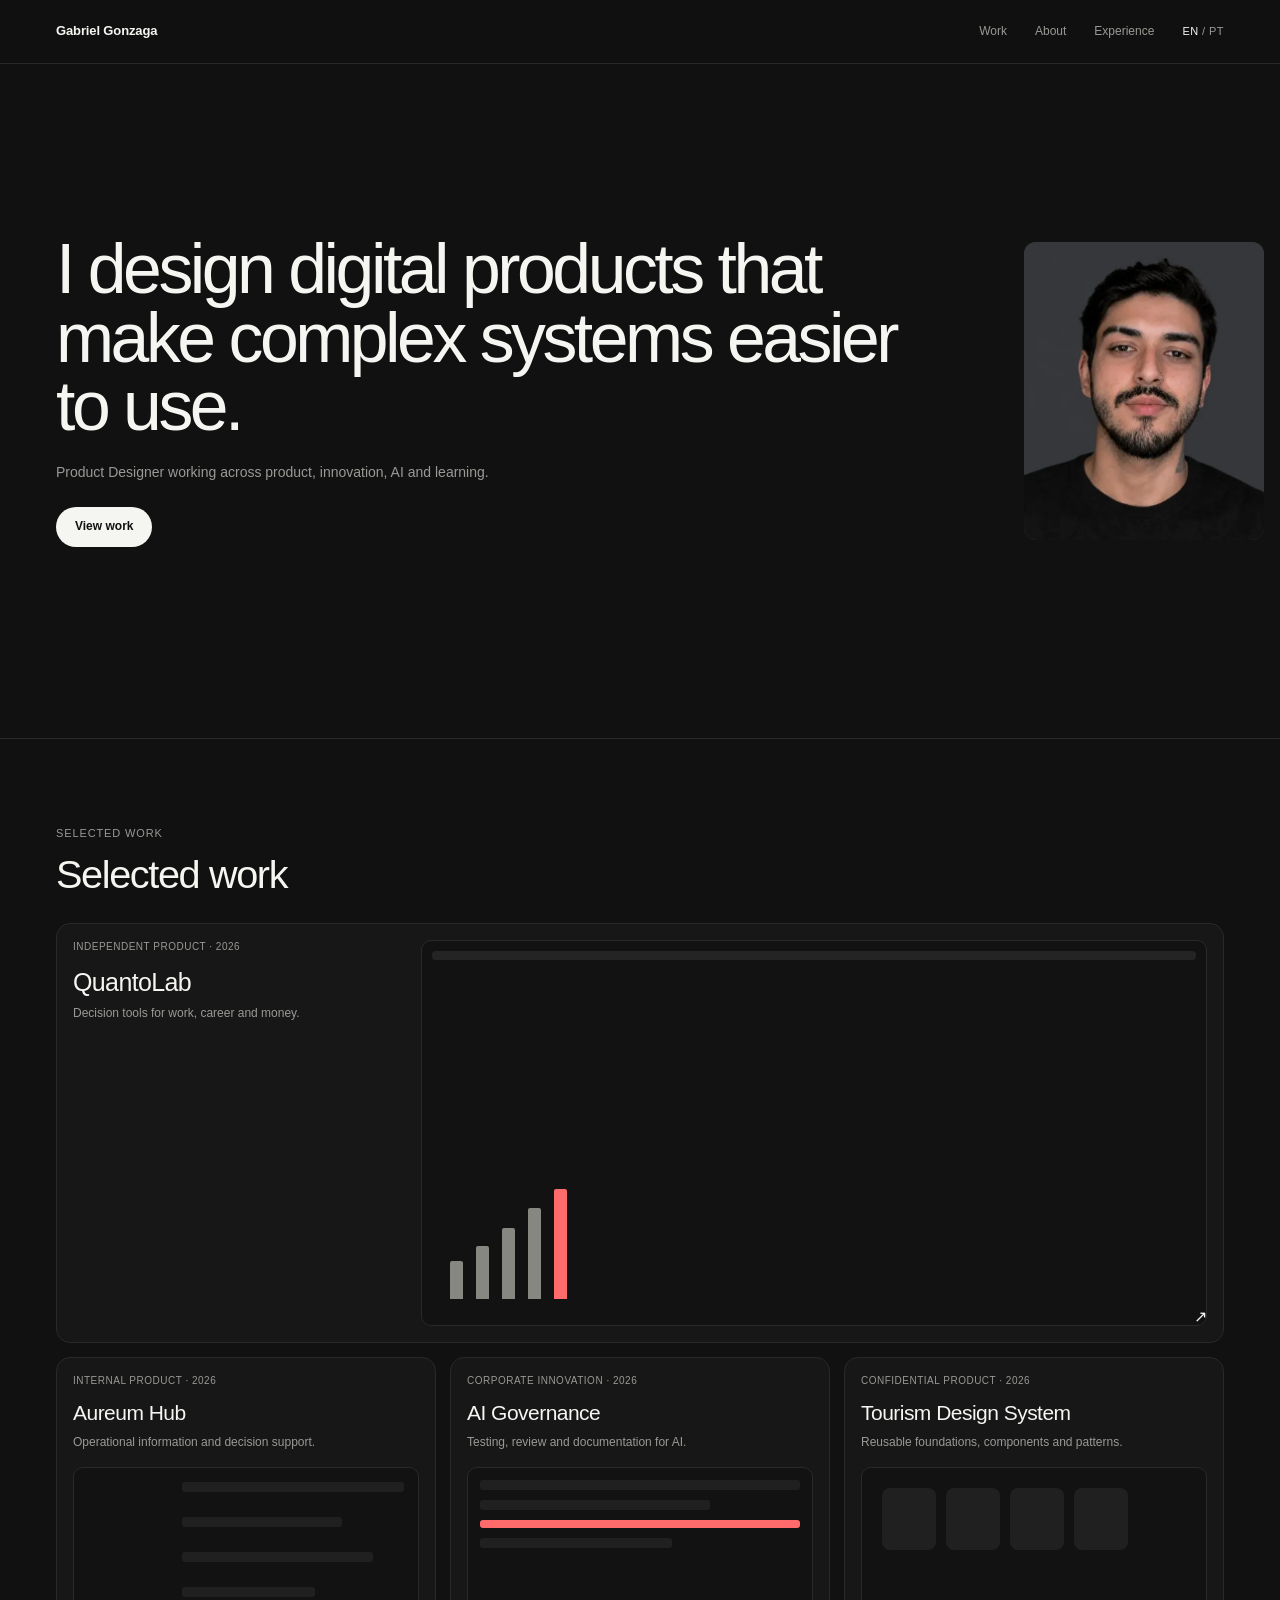
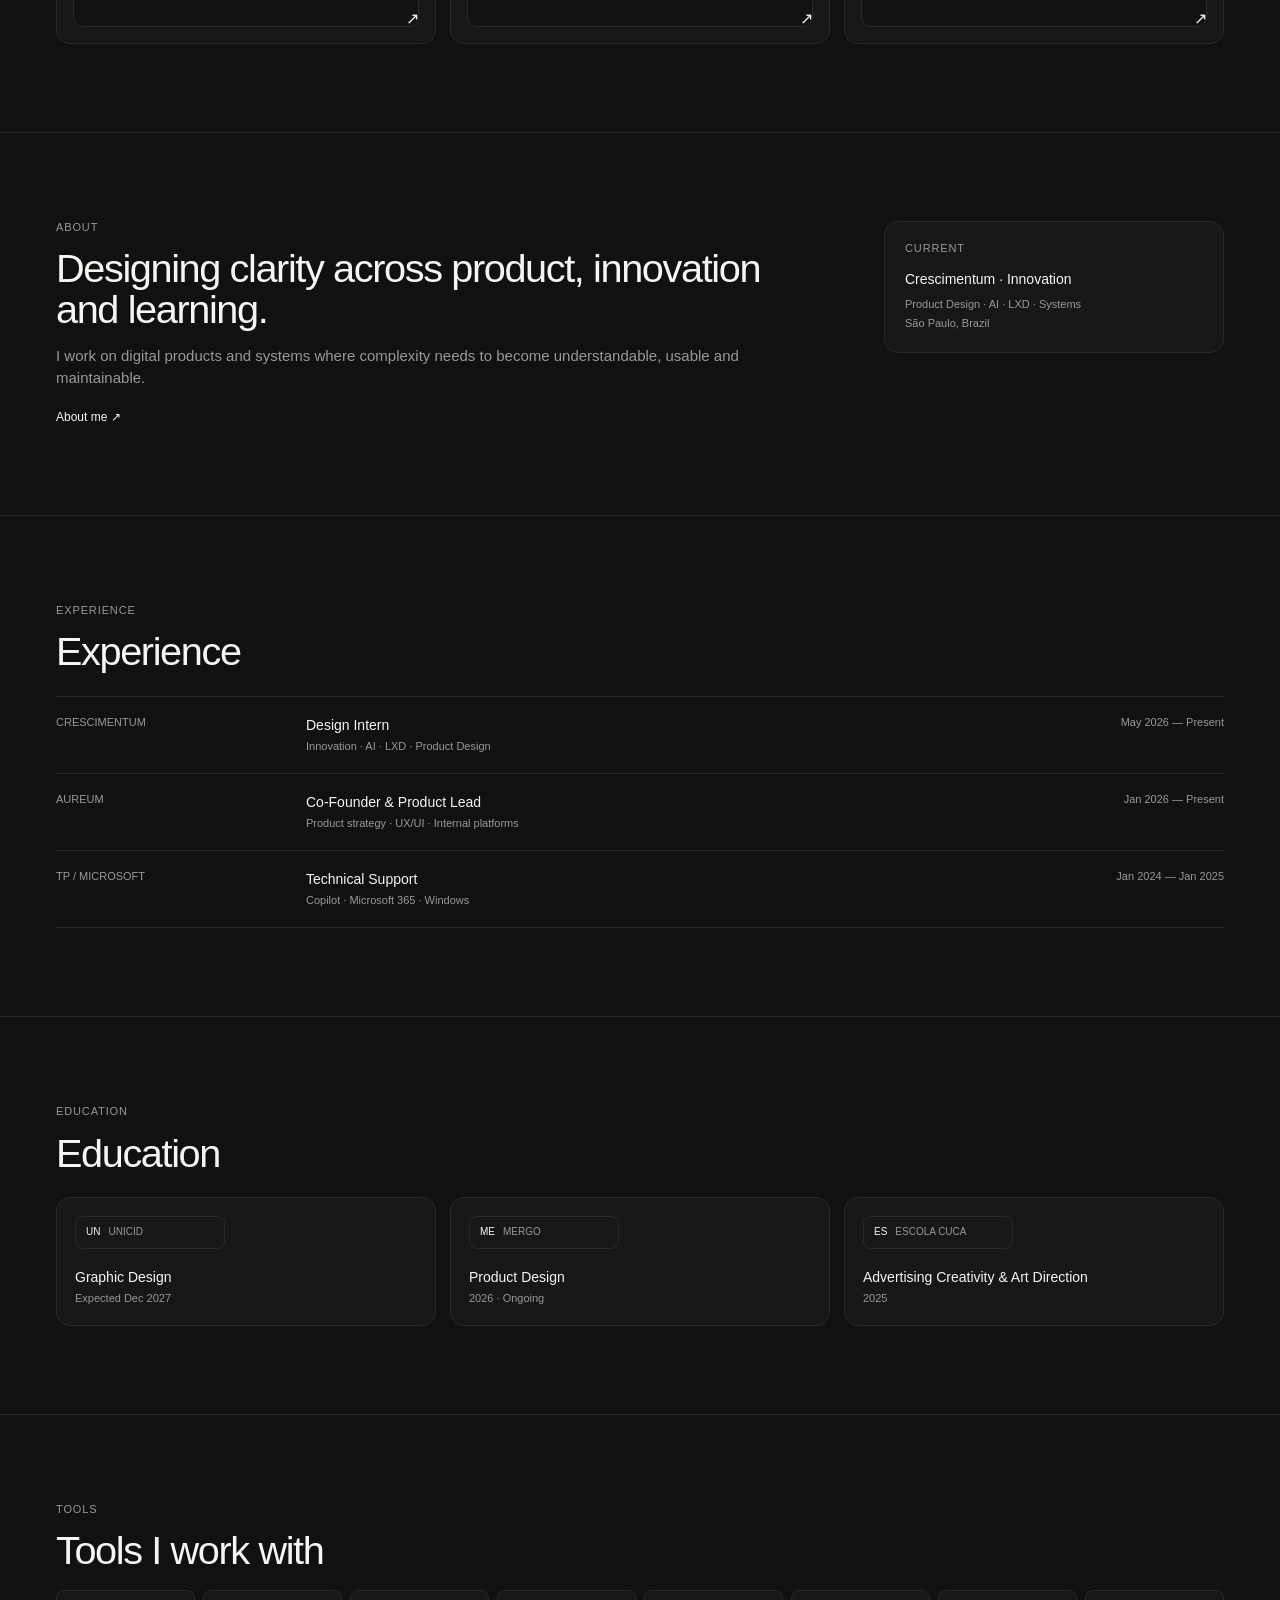
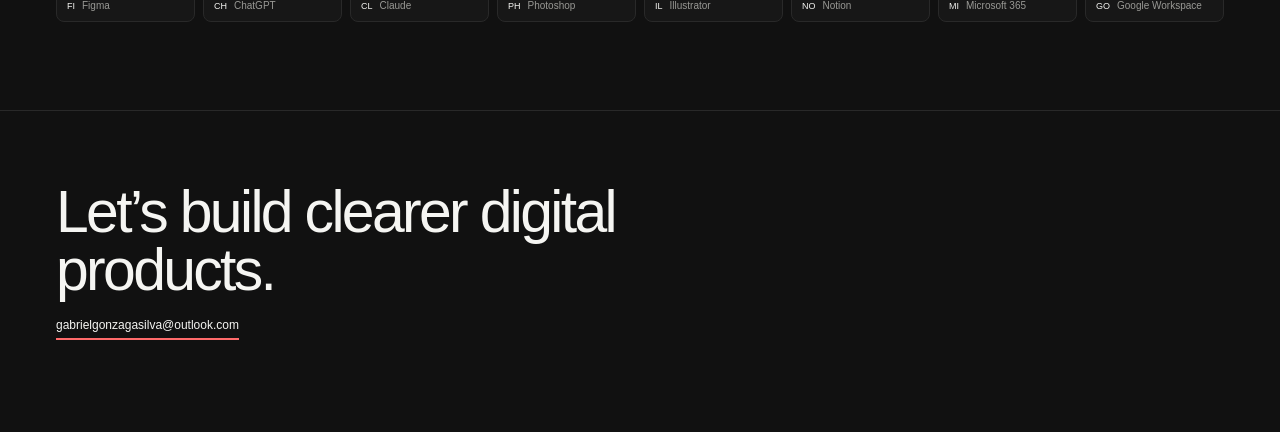
==== commit f55801c5: "Implement portfolio V4 home" ====
--- a/portfolio/index.html
+++ b/portfolio/index.html
@@ -11,173 +11,161 @@
 <link rel="icon" type="image/svg+xml" href="favicon.svg">
 <title>Gabriel Gonzaga — Product Designer</title>
 <link rel="stylesheet" href="figma-portfolio.css">
-
-
+<script src="figma-portfolio.js" defer></script>
 </head>
 <body>
-
-<header>
+<header class="site-header">
   <div class="container header-inner">
     <a class="brand" href="#top">Gabriel Gonzaga</a>
-    <div class="header-actions">
-      <button class="lang" id="langBtn"><span id="en" class="active">EN</span> / <span id="pt">PT</span></button>
-      <a class="header-link" href="mailto:gabrielgonzagasilva@outlook.com" data-en="Contact" data-pt="Contato">Contact</a>
-    </div>
+    <nav class="nav" aria-label="Primary navigation">
+      <a href="#work" data-nav="work" data-en="Work" data-pt="Projetos">Work</a>
+      <a href="about.html" data-en="About" data-pt="Sobre">About</a>
+      <a href="#experience" data-nav="experience" data-en="Experience" data-pt="Experiência">Experience</a>
+      <button class="lang-toggle" type="button" data-lang-toggle><span class="active" data-lang-en>EN</span> / <span data-lang-pt>PT</span></button>
+    </nav>
   </div>
 </header>
 
-<main>
-<section class="hero" id="top">
-  <div class="container hero-inner">
-    <div class="hero-top">
-      <span class="availability"><span class="nav-dot"></span><span data-en="Available for new opportunities" data-pt="Disponível para novas oportunidades">Available for new opportunities</span></span>
-    </div>
-
-    <div class="hero-content">
-      <div>
-        <h1 data-en="Clear digital experiences, designed for complex products and systems." data-pt="Experiências digitais claras, desenhadas para produtos e sistemas complexos.">Clear digital experiences, designed for complex products and systems.</h1>
-        <p class="hero-sub" data-en="I’m a Product Designer working across innovation, AI and digital learning from São Paulo, Brazil." data-pt="Sou Product Designer atuando entre inovação, IA e aprendizagem digital em São Paulo, Brasil.">I’m a Product Designer working across innovation, AI and digital learning from São Paulo, Brazil.</p>
-        <a class="hero-cta" href="#overview" data-en="Find out more" data-pt="Saiba mais">Find out more</a>
+<main id="top">
+  <section class="hero">
+    <div class="container hero-grid">
+      <div class="hero-copy">
+        <h1 data-en="I design digital products that make complex systems easier to use." data-pt="Eu desenho produtos digitais que tornam sistemas complexos mais fáceis de usar.">I design digital products that make complex systems easier to use.</h1>
+        <p class="hero-sub" data-en="Product Designer working across product, innovation, AI and learning." data-pt="Product Designer atuando entre produto, inovação, IA e aprendizagem.">Product Designer working across product, innovation, AI and learning.</p>
+        <a class="primary-btn" href="#work" data-en="View work" data-pt="Ver projetos">View work</a>
       </div>
-      <figure class="hero-photo" aria-label="Gabriel Gonzaga portrait">
+      <figure class="portrait" aria-label="Gabriel Gonzaga portrait">
         <img src="gabriel-profile-hd.svg" alt="Gabriel Gonzaga" width="800" height="1000" fetchpriority="high">
       </figure>
     </div>
+  </section>
 
-    <div class="hero-footer">
-      <div class="hero-links">
-        <span data-en="Find me at" data-pt="Me encontre no">Find me at</span>
-        <a href="https://github.com/GabrielGonzagaSilva" target="_blank" rel="noopener"><span>GitHub</span></a>
-        <span data-en="and" data-pt="e">and</span>
-        <a href="https://www.linkedin.com/in/gabrielgonzagasilva/" target="_blank" rel="noopener"><span>LinkedIn</span></a>
-        <span>·</span>
-        <a href="curriculo.html" target="_blank" rel="noopener"><span data-en="Download résumé" data-pt="Abrir currículo">Download résumé</span></a>
+  <section class="page-section" id="work">
+    <div class="container">
+      <div class="section-head">
+        <div>
+          <p class="eyebrow" data-en="Selected work" data-pt="Projetos selecionados">Selected work</p>
+          <h2 class="section-title" data-en="Selected work" data-pt="Projetos selecionados">Selected work</h2>
+        </div>
       </div>
-      <span class="scroll-hint" data-en="Scroll to explore ↓" data-pt="Role para explorar ↓">Scroll to explore ↓</span>
+
+      <div class="work-grid">
+        <a class="project-card featured" href="projects/quanto-lab.html">
+          <div>
+            <div class="project-meta" data-en="Independent product · 2026" data-pt="Produto independente · 2026">Independent product · 2026</div>
+            <h3>QuantoLab</h3>
+            <p data-en="Decision tools for work, career and money." data-pt="Ferramentas de decisão para trabalho, carreira e dinheiro.">Decision tools for work, career and money.</p>
+          </div>
+          <div class="project-preview preview-quantolab" aria-hidden="true">
+            <div class="preview-bar"></div>
+            <div class="chart"><i></i><i></i><i></i><i></i><i></i></div>
+          </div>
+          <span class="project-arrow">↗</span>
+        </a>
+
+        <a class="project-card" href="projects/aureum-hub.html">
+          <div class="project-meta" data-en="Internal product · 2026" data-pt="Produto interno · 2026">Internal product · 2026</div>
+          <h3>Aureum Hub</h3>
+          <p data-en="Operational information and decision support." data-pt="Informação operacional e apoio à decisão.">Operational information and decision support.</p>
+          <div class="project-preview preview-aureum" aria-hidden="true"><div class="preview-lines"><span></span><span></span><span></span><span></span></div></div>
+          <span class="project-arrow">↗</span>
+        </a>
+
+        <a class="project-card" href="projects/ai-governance.html">
+          <div class="project-meta" data-en="Corporate innovation · 2026" data-pt="Inovação corporativa · 2026">Corporate innovation · 2026</div>
+          <h3 data-en="AI Governance" data-pt="Governança de IA">AI Governance</h3>
+          <p data-en="Testing, review and documentation for AI." data-pt="Testes, revisão e documentação para IA.">Testing, review and documentation for AI.</p>
+          <div class="project-preview preview-ai" aria-hidden="true"><div class="preview-lines"><span></span><span></span><span></span><span></span></div></div>
+          <span class="project-arrow">↗</span>
+        </a>
+
+        <a class="project-card" href="projects/tourism-design-system.html">
+          <div class="project-meta" data-en="Confidential product · 2026" data-pt="Produto confidencial · 2026">Confidential product · 2026</div>
+          <h3 data-en="Tourism Design System" data-pt="Design System de Turismo">Tourism Design System</h3>
+          <p data-en="Reusable foundations, components and patterns." data-pt="Fundamentos, componentes e padrões reutilizáveis.">Reusable foundations, components and patterns.</p>
+          <div class="project-preview preview-tourism" aria-hidden="true"><div class="tiles"><i></i><i></i><i></i><i></i></div></div>
+          <span class="project-arrow">↗</span>
+        </a>
+      </div>
     </div>
-  </div>
-</section>
+  </section>
 
-<section class="section" id="overview">
-  <div class="container">
-    <p class="section-label" data-en="Overview" data-pt="Visão geral">Overview</p>
-    <h2 class="section-title" data-en="Product Design shaped by systems thinking, visual clarity and practical experimentation." data-pt="Product Design guiado por pensamento sistêmico, clareza visual e experimentação prática.">Product Design shaped by systems thinking, visual clarity and practical experimentation.</h2>
-    <p class="section-copy" data-en="I work across digital products, internal platforms, AI initiatives and learning experiences — turning complex information into clearer product decisions." data-pt="Atuo entre produtos digitais, plataformas internas, iniciativas de IA e experiências de aprendizagem — transformando informação complexa em decisões de produto mais claras.">I work across digital products, internal platforms, AI initiatives and learning experiences — turning complex information into clearer product decisions.</p>
+  <section class="page-section" id="about">
+    <div class="container about-teaser">
+      <div>
+        <p class="eyebrow" data-en="About" data-pt="Sobre">About</p>
+        <h2 class="section-title" data-en="Designing clarity across product, innovation and learning." data-pt="Criando clareza entre produto, inovação e aprendizagem.">Designing clarity across product, innovation and learning.</h2>
+        <p class="section-copy" data-en="I work on digital products and systems where complexity needs to become understandable, usable and maintainable." data-pt="Trabalho em produtos e sistemas digitais nos quais a complexidade precisa se tornar compreensível, utilizável e sustentável.">I work on digital products and systems where complexity needs to become understandable, usable and maintainable.</p>
+        <a class="text-link" href="about.html" data-en="About me ↗" data-pt="Sobre mim ↗">About me ↗</a>
+      </div>
+      <aside class="current-card">
+        <p class="eyebrow" data-en="Current" data-pt="Atual">Current</p>
+        <strong>Crescimentum · Innovation</strong>
+        <span>Product Design · AI · LXD · Systems</span>
+        <span>São Paulo, Brazil</span>
+      </aside>
+    </div>
+  </section>
 
-    <div class="overview-grid">
-      <article class="panel large">
-        <h3 data-en="Current role" data-pt="Atuação atual">Current role</h3>
-        <div class="panel-stat">Crescimentum</div>
-        <p data-en="Design Intern working across Innovation, AI, LXD and Product Design." data-pt="Estagiário de Design atuando entre Inovação, IA, LXD e Product Design.">Design Intern working across Innovation, AI, LXD and Product Design.</p>
-      </article>
-      <article class="panel side">
-        <h3 data-en="Product focus" data-pt="Foco de produto">Product focus</h3>
-        <div class="panel-list"><span>Product Design</span><span>UX/UI</span><span>Product Strategy</span><span>Design Systems</span><span>AI Governance</span><span>LXD</span></div>
-      </article>
-      <article class="panel third">
-        <h3 data-en="Independent product" data-pt="Produto independente">Independent product</h3>
-        <div class="panel-stat">QuantoLab</div>
-        <p data-en="A live decision-support platform with 28 tools for work, career and money." data-pt="Plataforma online de apoio à decisão com 28 ferramentas para trabalho, carreira e dinheiro.">A live decision-support platform with 28 tools for work, career and money.</p>
-      </article>
-      <article class="panel quote">
-        <div class="quote-text" data-en="I use design to make complex systems easier to understand, navigate and use." data-pt="Uso design para tornar sistemas complexos mais fáceis de compreender, navegar e usar.">I use design to make complex systems easier to understand, navigate and use.</div>
-        <div class="quote-meta">Gabriel Gonzaga · Product Designer</div>
-      </article>
+  <section class="page-section" id="experience">
+    <div class="container">
+      <p class="eyebrow" data-en="Experience" data-pt="Experiência">Experience</p>
+      <h2 class="section-title" data-en="Experience" data-pt="Experiência">Experience</h2>
+      <div class="experience-list">
+        <div class="exp-row">
+          <div class="exp-company">Crescimentum</div>
+          <div class="exp-role"><span data-en="Design Intern" data-pt="Estagiário de Design">Design Intern</span><small>Innovation · AI · LXD · Product Design</small></div>
+          <div class="exp-date" data-en="May 2026 — Present" data-pt="Mai. 2026 — atual">May 2026 — Present</div>
+        </div>
+        <div class="exp-row">
+          <div class="exp-company">Aureum</div>
+          <div class="exp-role">Co-Founder & Product Lead<small>Product strategy · UX/UI · Internal platforms</small></div>
+          <div class="exp-date" data-en="Jan 2026 — Present" data-pt="Jan. 2026 — atual">Jan 2026 — Present</div>
+        </div>
+        <div class="exp-row">
+          <div class="exp-company">TP / Microsoft</div>
+          <div class="exp-role"><span data-en="Technical Support" data-pt="Suporte Técnico">Technical Support</span><small>Copilot · Microsoft 365 · Windows</small></div>
+          <div class="exp-date">Jan 2024 — Jan 2025</div>
+        </div>
+      </div>
     </div>
-  </div>
-</section>
+  </section>
 
-<div class="marquee" aria-hidden="true">
-  <div class="marquee-track">
-    <div class="marquee-group"><span>Product Design</span><span>UX/UI</span><span>Product Strategy</span><span>AI Governance</span><span>Design Systems</span><span>Learning Experience Design</span><span>Research & Synthesis</span><span>Prototyping</span></div>
-    <div class="marquee-group"><span>Product Design</span><span>UX/UI</span><span>Product Strategy</span><span>AI Governance</span><span>Design Systems</span><span>Learning Experience Design</span><span>Research & Synthesis</span><span>Prototyping</span></div>
-  </div>
-</div>
+  <section class="page-section">
+    <div class="container">
+      <p class="eyebrow" data-en="Education" data-pt="Formação">Education</p>
+      <h2 class="section-title" data-en="Education" data-pt="Formação">Education</h2>
+      <div class="education-grid">
+        <article class="edu-card"><div class="brand-mark"><b>UN</b> UNICID</div><h3 data-en="Graphic Design" data-pt="Design Gráfico">Graphic Design</h3><p data-en="Expected Dec 2027" data-pt="Previsão dez. 2027">Expected Dec 2027</p></article>
+        <article class="edu-card"><div class="brand-mark"><b>ME</b> Mergo</div><h3>Product Design</h3><p data-en="2026 · Ongoing" data-pt="2026 · Em andamento">2026 · Ongoing</p></article>
+        <article class="edu-card"><div class="brand-mark"><b>ES</b> Escola CUCA</div><h3 data-en="Advertising Creativity & Art Direction" data-pt="Criatividade Publicitária & Direção de Arte">Advertising Creativity & Art Direction</h3><p>2025</p></article>
+      </div>
+    </div>
+  </section>
 
-<section class="section" id="projects">
-  <div class="container">
-    <div class="projects-intro">
-      <div>
-        <p class="section-label" data-en="Projects" data-pt="Projetos">Projects</p>
-        <h2 class="section-title" data-en="Selected work across product, AI and systems." data-pt="Projetos selecionados entre produto, IA e sistemas.">Selected work across product, AI and systems.</h2>
+  <section class="page-section">
+    <div class="container">
+      <p class="eyebrow" data-en="Tools" data-pt="Ferramentas">Tools</p>
+      <h2 class="section-title" data-en="Tools I work with" data-pt="Ferramentas que uso">Tools I work with</h2>
+      <div class="tools-grid">
+        <div class="tool-chip"><b>FI</b><span>Figma</span></div>
+        <div class="tool-chip"><b>CH</b><span>ChatGPT</span></div>
+        <div class="tool-chip"><b>CL</b><span>Claude</span></div>
+        <div class="tool-chip"><b>PH</b><span>Photoshop</span></div>
+        <div class="tool-chip"><b>IL</b><span>Illustrator</span></div>
+        <div class="tool-chip"><b>NO</b><span>Notion</span></div>
+        <div class="tool-chip"><b>MI</b><span>Microsoft 365</span></div>
+        <div class="tool-chip"><b>GO</b><span>Google Workspace</span></div>
       </div>
-      <p class="section-copy" data-en="A concise selection of projects that represent my current direction in Product Design." data-pt="Uma seleção concisa de projetos que representam meu direcionamento atual em Product Design.">A concise selection of projects that represent my current direction in Product Design.</p>
     </div>
-
-    <div class="projects-list">
-      <a class="project" href="projects/quanto-lab.html" target="_blank">
-        <span class="project-index">01</span>
-        <div><h3>QuantoLab</h3><p data-en="Decision-support tools for work, career and money." data-pt="Ferramentas de apoio à decisão para trabalho, carreira e dinheiro.">Decision-support tools for work, career and money.</p></div>
-        <div class="project-tags"><span>Product Design</span><span>UX/UI</span><span>Product Strategy</span></div>
-        <span class="project-arrow">↗</span>
-      </a>
-      <a class="project" href="projects/aureum-hub.html" target="_blank">
-        <span class="project-index">02</span>
-        <div><h3>Aureum Hub</h3><p data-en="Internal platform for operational information and decision support." data-pt="Plataforma interna para informação operacional e apoio à decisão.">Internal platform for operational information and decision support.</p></div>
-        <div class="project-tags"><span>Product Design</span><span>Information Architecture</span><span>Automation</span></div>
-        <span class="project-arrow">↗</span>
-      </a>
-      <a class="project" href="projects/ai-governance.html" target="_blank">
-        <span class="project-index">03</span>
-        <div><h3 data-en="AI Governance & Productization" data-pt="Governança e Produtização de IA">AI Governance & Productization</h3><p data-en="Prompts, testing, quality criteria and human review." data-pt="Prompts, testes, critérios de qualidade e curadoria humana.">Prompts, testing, quality criteria and human review.</p></div>
-        <div class="project-tags"><span>AI Governance</span><span>Testing</span><span>Documentation</span></div>
-        <span class="project-arrow">↗</span>
-      </a>
-      <a class="project" href="projects/tourism-design-system.html" target="_blank">
-        <span class="project-index">04</span>
-        <div><h3 data-en="Tourism App Design System" data-pt="Design System para aplicativo de turismo">Tourism App Design System</h3><p data-en="Reusable foundations, components, states and interface patterns." data-pt="Fundamentos, componentes, estados e padrões de interface reutilizáveis.">Reusable foundations, components, states and interface patterns.</p></div>
-        <div class="project-tags"><span>Design System</span><span>UI Design</span><span>Accessibility</span></div>
-        <span class="project-arrow">↗</span>
-      </a>
-    </div>
-  </div>
-</section>
-
-<section class="section" id="capabilities">
-  <div class="container">
-    <p class="section-label" data-en="Capabilities" data-pt="Competências">Capabilities</p>
-    <h2 class="section-title" data-en="A product practice that connects research, systems and visual craft." data-pt="Uma prática de produto que conecta pesquisa, sistemas e repertório visual.">A product practice that connects research, systems and visual craft.</h2>
-    <div class="services">
-      <article class="service"><span class="service-number">01</span><h3 data-en="Product & Experience" data-pt="Produto & Experiência">Product & Experience</h3><ul><li>Product Design & UX/UI</li><li>Product Strategy</li><li data-en="Research & synthesis" data-pt="Pesquisa & síntese">Research & synthesis</li><li data-en="Prototyping & flows" data-pt="Prototipação & fluxos">Prototyping & flows</li></ul></article>
-      <article class="service"><span class="service-number">02</span><h3 data-en="AI & Innovation" data-pt="IA & Inovação">AI & Innovation</h3><ul><li data-en="AI governance & productization" data-pt="Governança & produtização de IA">AI governance & productization</li><li data-en="Prompt design & evaluation" data-pt="Construção & avaliação de prompts">Prompt design & evaluation</li><li data-en="Testing & human review" data-pt="Testes & curadoria humana">Testing & human review</li><li data-en="Documentation" data-pt="Documentação">Documentation</li></ul></article>
-      <article class="service"><span class="service-number">03</span><h3 data-en="Systems & Learning" data-pt="Sistemas & Aprendizagem">Systems & Learning</h3><ul><li>Design Systems</li><li data-en="Accessibility & consistency" data-pt="Acessibilidade & consistência">Accessibility & consistency</li><li>Learning Experience Design</li><li data-en="Instructional Design" data-pt="Design Instrucional">Instructional Design</li></ul></article>
-    </div>
-  </div>
-</section>
-
-<section class="section" id="experience">
-  <div class="container">
-    <p class="section-label" data-en="Experience" data-pt="Experiência">Experience</p>
-    <h2 class="section-title" data-en="Design, technology and product in practice." data-pt="Design, tecnologia e produto na prática.">Design, technology and product in practice.</h2>
-    <div class="experience-list">
-      <div class="exp-row"><div class="exp-date" data-en="May 2026 — Present" data-pt="Mai. 2026 — atual">May 2026 — Present</div><div class="exp-role">Crescimentum · <span data-en="Design Intern" data-pt="Estagiário de Design">Design Intern</span></div><div class="exp-body" data-en="Innovation, AI, LXD and Product Design. Supporting digital solutions, AI governance, testing and human review." data-pt="Inovação, IA, LXD e Product Design. Apoio a soluções digitais, governança de IA, testes e curadoria humana.">Innovation, AI, LXD and Product Design. Supporting digital solutions, AI governance, testing and human review.</div></div>
-      <div class="exp-row"><div class="exp-date" data-en="Jan 2026 — Present" data-pt="Jan. 2026 — atual">Jan 2026 — Present</div><div class="exp-role">Aureum · Co-Founder & Product Lead</div><div class="exp-body" data-en="Product strategy, UX/UI, experience architecture, prototyping, validation and continuous improvement." data-pt="Estratégia de produto, UX/UI, arquitetura da experiência, prototipação, validação e melhoria contínua.">Product strategy, UX/UI, experience architecture, prototyping, validation and continuous improvement.</div></div>
-      <div class="exp-row"><div class="exp-date">Jan 2024 — Jan 2025</div><div class="exp-role">TP · Microsoft Technical Support</div><div class="exp-body" data-en="Copilot, Microsoft 365 and Windows. Troubleshooting, user guidance and customer experience." data-pt="Copilot, Microsoft 365 e Windows. Diagnóstico, orientação ao usuário e experiência do cliente.">Copilot, Microsoft 365 and Windows. Troubleshooting, user guidance and customer experience.</div></div>
-    </div>
-  </div>
-</section>
-
-<section class="section" id="faq">
-  <div class="container">
-    <p class="section-label" data-en="Frequently asked questions" data-pt="Perguntas frequentes">Frequently asked questions</p>
-    <div class="faq">
-      <div class="faq-item"><button class="faq-q" type="button" aria-expanded="false"><span class="faq-num">01</span><strong data-en="What kind of roles are you looking for?" data-pt="Que tipo de oportunidade você procura?">What kind of roles are you looking for?</strong><span class="faq-icon">+</span></button><div class="faq-a"><div class="faq-a-inner" data-en="I’m focused on Product Design, Digital Product, UX/UI, Customer Experience and Innovation opportunities, especially where design, technology and AI intersect." data-pt="Meu foco está em oportunidades de Product Design, Produto Digital, UX/UI, Experiência do Cliente e Inovação, especialmente na interseção entre design, tecnologia e IA.">I’m focused on Product Design, Digital Product, UX/UI, Customer Experience and Innovation opportunities, especially where design, technology and AI intersect.</div></div></div>
-      <div class="faq-item"><button class="faq-q" type="button" aria-expanded="false"><span class="faq-num">02</span><strong data-en="What tools do you use?" data-pt="Quais ferramentas você utiliza?">What tools do you use?</strong><span class="faq-icon">+</span></button><div class="faq-a"><div class="faq-a-inner">Figma, ChatGPT, Claude, Photoshop, Illustrator, Notion, Microsoft 365 and Google Workspace.</div></div></div>
-      <div class="faq-item"><button class="faq-q" type="button" aria-expanded="false"><span class="faq-num">03</span><strong data-en="Can I see your résumé?" data-pt="Posso ver seu currículo?">Can I see your résumé?</strong><span class="faq-icon">+</span></button><div class="faq-a"><div class="faq-a-inner"><a href="curriculo.html" target="_blank" style="border-bottom:1px solid var(--accent);text-decoration:none" data-en="Open the full résumé ↗" data-pt="Abrir currículo completo ↗">Open the full résumé ↗</a></div></div></div>
-      <div class="faq-item"><button class="faq-q" type="button" aria-expanded="false"><span class="faq-num">04</span><strong data-en="How can I contact you?" data-pt="Como posso entrar em contato?">How can I contact you?</strong><span class="faq-icon">+</span></button><div class="faq-a"><div class="faq-a-inner">gabrielgonzagasilva@outlook.com · LinkedIn: gabrielgonzagasilva</div></div></div>
-    </div>
-  </div>
-</section>
-
-<section class="contact-section">
-  <div class="container">
-    <div class="contact-head" data-en="Let’s build clearer digital products." data-pt="Vamos construir produtos digitais mais claros.">Let’s build clearer digital products.</div>
-    <a class="contact-email" href="mailto:gabrielgonzagasilva@outlook.com">gabrielgonzagasilva@outlook.com</a>
-    <div class="site-footer"><span>Gabriel Gonzaga · São Paulo, Brazil</span><span>Product Design · Innovation · AI · LXD</span><span>© 2026</span></div>
-  </div>
-</section>
+  </section>
 </main>
 
-<script src="figma-portfolio.js" defer></script>
+<footer class="contact">
+  <div class="container">
+    <h2 data-en="Let’s build clearer digital products." data-pt="Vamos construir produtos digitais mais claros.">Let’s build clearer digital products.</h2>
+    <a class="email" href="mailto:gabrielgonzagasilva@outlook.com">gabrielgonzagasilva@outlook.com</a>
+  </div>
+</footer>
 </body>
 </html>
--- a/portfolio/figma-portfolio.css
+++ b/portfolio/figma-portfolio.css
@@ -1,3 +1,6 @@
+/* Gabriel Gonzaga — Portfolio V4
+   Dark-only responsive system derived from the approved Figma V4. */
+
 :root{
   --bg:#111111;
   --surface:#171717;
@@ -7,344 +10,194 @@
   --muted-2:#71716d;
   --line:#292929;
   --accent:#ff6b6b;
-  --green:#8ee8a0;
+  --white:#ffffff;
   --max:1440px;
-}
+  --gutter:72px;
+  --radius:14px;
+  --header-h:64px;
+}
+
 *{box-sizing:border-box}
-html{scroll-behavior:smooth}
-body{
-  margin:0;
-  background:var(--bg);
-  color:var(--text);
-  font-family:"Helvetica Neue",Helvetica,Arial,sans-serif;
-  -webkit-font-smoothing:antialiased;
-  overflow-x:hidden;
-}
-a{color:inherit}
-button{font:inherit}
+html{scroll-behavior:smooth;background:var(--bg);color-scheme:dark}
+body{margin:0;background:var(--bg);color:var(--text);font-family:"Helvetica Neue",Helvetica,Arial,sans-serif;font-size:16px;line-height:1.45;-webkit-font-smoothing:antialiased;overflow-x:hidden}
 img{display:block;max-width:100%}
-.container{width:min(calc(100% - 48px),var(--max));margin-inline:auto}
-.sr-only{position:absolute;width:1px;height:1px;padding:0;margin:-1px;overflow:hidden;clip:rect(0,0,0,0);white-space:nowrap;border:0}
-
-header{
-  position:fixed;inset:0 0 auto;z-index:100;
-  padding:18px 0;
-  pointer-events:none;
-}
-.header-inner{
-  display:flex;align-items:center;justify-content:space-between;gap:16px;
-}
-.brand,.header-actions{pointer-events:auto}
-.brand{font-size:14px;font-weight:600;text-decoration:none;letter-spacing:-.01em}
-.header-actions{display:flex;align-items:center;gap:8px}
-.lang{height:38px;padding:0 12px;border:1px solid #2a2a2a;border-radius:999px;background:#161616;color:#bdbdb8;cursor:pointer;font-size:11px;font-weight:700}
-.lang span.active{color:#fff}
-.nav-dot{display:inline-block;width:6px;height:6px;border-radius:50%;background:var(--green);margin-right:7px;box-shadow:0 0 0 3px rgba(142,232,160,.08)}
-.header-link{display:inline-flex;align-items:center;justify-content:center;height:38px;padding:0 15px;border-radius:999px;background:#f2f2ef;color:#101010;text-decoration:none;font-size:12px;font-weight:600}
-
-.hero{
-  min-height:100svh;
-  display:grid;
-  align-items:stretch;
-  padding:26px 0 34px;
-}
-.hero-inner{
-  display:grid;
-  grid-template-rows:auto 1fr auto;
-  min-height:calc(100svh - 60px);
-}
-.hero-top{padding-top:74px}
-.availability{
-  display:inline-flex;align-items:center;
-  height:32px;padding:0 13px;border-radius:999px;
-  background:#080808;border:1px solid #1d1d1d;
-  color:#d6d6d1;font-size:11px;font-weight:600;
-}
-.hero-content{
-  display:grid;
-  grid-template-columns:minmax(0,1.55fr) minmax(300px,.45fr);
-  gap:72px;
-  align-items:center;
-  padding:60px 0;
-}
-.hero h1{
-  margin:0;
-  max-width:1080px;
-  font-size:clamp(4.6rem,8.1vw,9rem);
-  line-height:.91;
-  letter-spacing:-.065em;
-  font-weight:400;
-}
-.hero-sub{
-  margin:30px 0 0;
-  max-width:700px;
-  color:#aaa9a3;
-  font-size:clamp(1rem,1.3vw,1.25rem);
-  line-height:1.45;
-}
-.hero-cta{
-  display:inline-flex;align-items:center;justify-content:center;
-  min-width:165px;height:58px;margin-top:38px;padding:0 26px;
-  border-radius:999px;background:#f5f5f2;color:#111;
-  text-decoration:none;font-size:14px;font-weight:600;
-  transition:transform .2s ease;
-}
-.hero-cta:hover{transform:translateY(-2px)}
-.hero-photo{
-  align-self:center;
-  justify-self:end;
-  width:min(100%,380px);
-  aspect-ratio:4/5;
-  overflow:hidden;
-  border-radius:4px;
-  background:#1b1b1b;
-}
-.hero-photo img{width:100%;height:100%;object-fit:cover;filter:grayscale(.18) contrast(1.02) brightness(.88)}
-.hero-footer{
-  display:flex;align-items:flex-end;justify-content:space-between;gap:24px;
-  color:#73736f;font-size:11px;
-}
-.hero-links{display:flex;flex-wrap:wrap;gap:6px 14px}
-.hero-links a{color:#b5b5b0;text-decoration:none}
-.hero-links a span{border-bottom:1px solid var(--accent)}
-.scroll-hint{white-space:nowrap}
-
-.section{
-  padding:120px 0;
-  border-top:1px solid var(--line);
-}
-.section-label{
-  margin:0 0 30px;
-  color:#75756f;
-  font-size:11px;
-  font-weight:600;
-  text-transform:uppercase;
-  letter-spacing:.09em;
-}
-.section-title{
-  margin:0;
-  max-width:1050px;
-  font-size:clamp(2.7rem,5.3vw,6.3rem);
-  line-height:.98;
-  letter-spacing:-.055em;
-  font-weight:400;
-}
-.section-copy{
-  max-width:760px;
-  margin:26px 0 0;
-  color:#9f9f99;
-  font-size:16px;
-  line-height:1.5;
-}
-
-.overview-grid{
-  margin-top:70px;
-  display:grid;
-  grid-template-columns:repeat(12,1fr);
-  gap:12px;
-}
-.panel{
-  min-height:280px;
-  padding:28px;
-  border-radius:12px;
-  background:var(--surface);
-  border:1px solid #202020;
-}
-.panel h3{margin:0;font-size:14px;font-weight:600}
-.panel p{margin:14px 0 0;color:#8f8f8a;font-size:14px;line-height:1.5}
-.panel.large{grid-column:span 7}
-.panel.side{grid-column:span 5}
-.panel.third{grid-column:span 4}
-.panel.quote{grid-column:span 8;display:flex;flex-direction:column;justify-content:space-between}
-.panel-stat{font-size:clamp(3.2rem,5vw,5rem);letter-spacing:-.06em;font-weight:400}
-.panel-list{display:flex;flex-wrap:wrap;gap:8px;margin-top:28px}
-.panel-list span{padding:8px 10px;border-radius:999px;background:#111;border:1px solid #282828;color:#a8a8a3;font-size:11px}
-.quote-text{max-width:820px;font-size:clamp(1.6rem,2.8vw,3.5rem);line-height:1.08;letter-spacing:-.04em}
-.quote-meta{margin-top:40px;color:#777771;font-size:11px}
-
-.marquee{overflow:hidden;border-block:1px solid var(--line);background:#101010}
-.marquee-track{display:flex;width:max-content;animation:marquee 34s linear infinite}
-.marquee-group{display:flex;flex:0 0 auto;align-items:center;padding:20px 0}
-.marquee-group span{margin-right:38px;color:#777772;font-size:12px;text-transform:uppercase;letter-spacing:.08em}
-@keyframes marquee{to{transform:translateX(-50%)}}
-
-.projects-intro{
-  display:grid;grid-template-columns:1fr 1fr;gap:60px;align-items:end;
-  margin-bottom:70px;
-}
-.projects-list{border-top:1px solid var(--line)}
-.project{
-  display:grid;
-  grid-template-columns:80px minmax(0,1.25fr) minmax(280px,.75fr) auto;
-  gap:28px;
-  align-items:center;
-  min-height:190px;
-  padding:28px 0;
-  border-bottom:1px solid var(--line);
-  text-decoration:none;
-  transition:opacity .18s ease;
-}
-.project:hover{opacity:.68}
-.project-index{color:#686863;font-size:11px}
-.project h3{margin:0;font-size:clamp(2rem,3.4vw,4.2rem);font-weight:400;letter-spacing:-.05em}
-.project p{margin:8px 0 0;color:#8e8e89;font-size:13px;line-height:1.45}
-.project-tags{display:flex;flex-wrap:wrap;gap:7px}
-.project-tags span{font-size:10px;color:#777772}
-.project-arrow{font-size:28px;font-weight:300}
-
-.services{
-  display:grid;grid-template-columns:repeat(3,1fr);gap:12px;margin-top:70px;
-}
-.service{min-height:340px;padding:28px;border-radius:12px;background:var(--surface)}
-.service-number{color:#666660;font-size:10px}
-.service h3{margin:95px 0 18px;font-size:clamp(1.5rem,2.3vw,2.5rem);font-weight:400;letter-spacing:-.04em}
-.service ul{margin:0;padding:0;list-style:none}
-.service li{padding:7px 0;border-top:1px solid #242424;color:#8c8c87;font-size:12px}
-
-.experience-list{margin-top:70px;border-top:1px solid var(--line)}
-.exp-row{
-  display:grid;grid-template-columns:180px 1fr 1fr;
-  gap:30px;padding:26px 0;border-bottom:1px solid var(--line);
-}
-.exp-date{color:#72726d;font-size:11px}
-.exp-role{font-size:18px;letter-spacing:-.02em}
-.exp-body{color:#8e8e89;font-size:13px;line-height:1.5}
-
-.faq{margin-top:60px;border-top:1px solid var(--line)}
-.faq-item{border-bottom:1px solid var(--line)}
-.faq-q{
-  width:100%;display:grid;grid-template-columns:70px 1fr auto;gap:24px;align-items:center;
-  padding:26px 0;border:0;background:none;color:var(--text);text-align:left;cursor:pointer;
-}
-.faq-num{color:#6e6e69;font-size:11px}
-.faq-q strong{font-size:clamp(1.3rem,2.2vw,2.4rem);font-weight:400;letter-spacing:-.035em}
-.faq-icon{font-size:24px;font-weight:300;transition:transform .2s}
-.faq-a{max-height:0;overflow:hidden;transition:max-height .3s ease}
-.faq-a-inner{max-width:860px;padding:0 0 28px 94px;color:#92928d;font-size:14px;line-height:1.55}
-.faq-item.open .faq-icon{transform:rotate(45deg)}
-
-.contact-section{padding:160px 0 80px;border-top:1px solid var(--line)}
-.contact-head{font-size:clamp(3.4rem,7.2vw,8.4rem);line-height:.9;letter-spacing:-.065em;font-weight:400;max-width:1150px}
-.contact-email{display:inline-block;margin-top:45px;font-size:clamp(1.2rem,2.3vw,2.3rem);text-decoration:none;border-bottom:1px solid var(--accent)}
-.site-footer{display:flex;justify-content:space-between;gap:30px;padding:70px 0 10px;color:#686863;font-size:10px}
-
-@media(max-width:1000px){
-  .hero-content{grid-template-columns:1fr;gap:50px}
-  .hero-photo{justify-self:start;width:300px}
-  .panel.large,.panel.side,.panel.third,.panel.quote{grid-column:span 12}
-  .projects-intro{grid-template-columns:1fr}
-  .project{grid-template-columns:50px 1fr auto}
-  .project-tags{grid-column:2}
-  .services{grid-template-columns:1fr}
-  .service{min-height:auto}
-  .service h3{margin-top:50px}
-  .exp-row{grid-template-columns:130px 1fr}
-  .exp-body{grid-column:2}
-}
-@media(max-width:700px){
-  .container{width:min(calc(100% - 34px),var(--max))}
-  header{padding-top:14px}
-  .header-link{display:none}
-  .hero{padding-top:18px}
-  .hero-inner{min-height:calc(100svh - 40px)}
-  .hero-top{padding-top:54px}
-  .hero-content{padding:70px 0 50px;display:block}
-  .hero h1{font-size:clamp(3.25rem,16vw,5.4rem);line-height:.91;letter-spacing:-.06em}
-  .hero-sub{margin-top:24px;font-size:15px;max-width:390px}
-  .hero-cta{height:54px;min-width:140px;margin-top:30px}
-  .hero-photo{display:none}
-  .hero-footer{align-items:flex-start;flex-direction:column;gap:18px}
-  .scroll-hint{display:none}
-  .section{padding:90px 0}
-  .section-title{font-size:clamp(2.8rem,12vw,4.9rem)}
-  .overview-grid{margin-top:50px}
-  .panel{min-height:220px;padding:22px}
-  .project{grid-template-columns:38px 1fr auto;gap:14px;padding:22px 0}
-  .project-tags{display:none}
-  .project h3{font-size:clamp(1.8rem,8vw,3rem)}
-  .project p{font-size:12px}
-  .exp-row{grid-template-columns:1fr;gap:8px}
-  .exp-body{grid-column:auto}
-  .faq-q{grid-template-columns:40px 1fr auto;gap:12px}
-  .faq-a-inner{padding-left:52px}
-  .contact-section{padding-top:110px}
-  .site-footer{flex-direction:column;gap:8px}
-}
-@media(max-width:420px){
-  .hero h1{font-size:clamp(3rem,15vw,4.45rem)}
-  .hero-links{max-width:280px}
-}
-@media(prefers-reduced-motion:reduce){
-  html{scroll-behavior:auto}
-  *,*::before,*::after{animation:none!important;transition:none!important}
-}
-
-/* Figma responsive screen overrides */
-/* Responsive screens from the Figma design system: 1440 / 1280 / 1024 / 768 / 430 / 390 / 360 */
-@media (max-width: 1280px){
-  .container{width:min(calc(100% - 48px),1184px)}
-  .hero-content{gap:54px}
-  .hero h1{font-size:clamp(4rem,7.1vw,6.8rem)}
-}
-@media (max-width: 1024px){
-  .container{width:min(calc(100% - 48px),928px)}
-  .hero-content{grid-template-columns:minmax(0,1.4fr) minmax(230px,.6fr);gap:40px}
-  .hero h1{font-size:clamp(3.55rem,7.4vw,5.7rem)}
-  .overview-grid{grid-template-columns:repeat(12,1fr)}
-  .project{grid-template-columns:56px minmax(0,1.15fr) minmax(210px,.7fr) auto;gap:18px}
-}
-@media (max-width: 768px){
-  .container{width:min(calc(100% - 36px),732px)}
-  .hero-content{grid-template-columns:1fr;gap:34px}
-  .hero-photo{max-width:330px;justify-self:start}
-  .overview-grid{display:grid;grid-template-columns:1fr}
-  .panel.large,.panel.side,.panel.third,.panel.quote{grid-column:auto}
-  .projects-intro{grid-template-columns:1fr;gap:20px}
-  .services{grid-template-columns:1fr}
-  .exp-row{grid-template-columns:130px 1fr}
-  .exp-body{grid-column:2}
-  .project{grid-template-columns:40px 1fr auto;gap:14px}
-  .project-tags{grid-column:2}
-}
-@media (max-width: 430px){
-  .container{width:calc(100% - 28px)}
-  header{padding-top:12px}
-  .header-link{display:none}
-  .hero{padding-top:18px}
-  .hero-inner{min-height:calc(100svh - 40px)}
-  .hero-top{padding-top:54px}
-  .hero-content{display:block;padding:64px 0 46px}
-  .hero h1{font-size:clamp(3rem,13.8vw,4.25rem);line-height:.91;letter-spacing:-.06em}
-  .hero-sub{font-size:12px;max-width:360px}
-  .hero-photo{display:none}
-  .hero-footer{align-items:flex-start;flex-direction:column;gap:18px}
-  .scroll-hint{display:none}
-  .section{padding:82px 0}
-  .section-title{font-size:clamp(2.6rem,11vw,4.1rem)}
-  .section-copy{font-size:12px}
-  .overview-grid{margin-top:34px}
-  .panel{min-height:auto;padding:18px}
-  .project{grid-template-columns:34px 1fr auto;gap:10px;padding:19px 0;min-height:0}
-  .project-tags{display:none}
-  .project h3{font-size:clamp(1.25rem,6.6vw,1.9rem)}
-  .project p{font-size:10px}
-  .services{margin-top:34px}
-  .service{min-height:auto;padding:18px}
-  .service h3{margin:26px 0 12px;font-size:19px}
-  .exp-row{grid-template-columns:1fr;gap:7px;padding:18px 0}
-  .exp-body{grid-column:auto}
-  .faq-q{grid-template-columns:32px 1fr auto;gap:10px;padding:18px 0}
-  .faq-a-inner{padding-left:42px}
-  .contact-section{padding-top:90px}
-  .contact-head{font-size:clamp(2.8rem,12vw,4.6rem)}
-  .site-footer{flex-direction:column;gap:8px}
-}
-@media (max-width: 390px){
-  .container{width:calc(100% - 24px)}
-  .brand{font-size:12px}
-  .lang{height:34px;padding-inline:10px}
-  .hero h1{font-size:clamp(2.9rem,14.1vw,4rem)}
-}
-@media (max-width: 360px){
-  .hero h1{font-size:clamp(2.75rem,13.9vw,3.7rem);line-height:.93}
-}
+a{color:inherit;text-decoration:none}
+button{font:inherit;color:inherit}
+::selection{background:var(--accent);color:#111}
+
+.container{width:min(100%,var(--max));margin-inline:auto;padding-inline:var(--gutter)}
+.page-section{padding:88px 0;border-top:1px solid var(--line)}
+.eyebrow{margin:0 0 14px;color:var(--muted);font-size:11px;line-height:1.2;letter-spacing:.08em;text-transform:uppercase}
+.section-title{margin:0;font-size:clamp(32px,3.1vw,48px);font-weight:500;letter-spacing:-.035em;line-height:1.02}
+.section-copy{max-width:720px;margin:16px 0 0;color:var(--muted);font-size:15px}
+
+/* Header */
+.site-header{position:sticky;top:0;z-index:50;height:var(--header-h);background:rgba(17,17,17,.96);border-bottom:1px solid var(--line);backdrop-filter:blur(12px)}
+.header-inner{height:100%;display:flex;align-items:center;justify-content:space-between;gap:32px}
+.brand{font-size:13px;font-weight:600;letter-spacing:-.01em;white-space:nowrap}
+.nav{display:flex;align-items:center;gap:28px;color:var(--muted);font-size:12px}
+.nav a,.lang-toggle{transition:color .18s ease}
+.nav a:hover,.nav a:focus-visible,.lang-toggle:hover,.lang-toggle:focus-visible{color:var(--text)}
+.lang-toggle{border:0;background:transparent;padding:5px 0;cursor:pointer;color:var(--muted);font-size:11px;letter-spacing:.04em}
+.lang-toggle .active{color:var(--text)}
+
+/* Hero */
+.hero{padding:72px 0 92px}
+.hero-grid{display:grid;grid-template-columns:minmax(0,1fr) 260px;gap:clamp(48px,8vw,132px);align-items:center;min-height:510px}
+.hero-copy{max-width:900px}
+.hero h1{margin:0;max-width:900px;font-size:clamp(56px,5.45vw,78px);font-weight:500;letter-spacing:-.05em;line-height:.98}
+.hero-sub{max-width:570px;margin:22px 0 0;color:var(--muted);font-size:14px}
+.primary-btn{display:inline-flex;align-items:center;justify-content:center;min-height:40px;margin-top:24px;padding:0 19px;border-radius:999px;background:var(--text);color:#111;font-size:12px;font-weight:600;transition:transform .18s ease,background .18s ease}
+.primary-btn:hover,.primary-btn:focus-visible{transform:translateY(-1px);background:#fff}
+.portrait{width:260px;aspect-ratio:260/322;border-radius:12px;overflow:hidden;background:#34383a}
+.portrait img{width:100%;height:100%;object-fit:cover}
+
+/* Selected Work */
+.section-head{display:flex;align-items:end;justify-content:space-between;gap:32px;margin-bottom:28px}
+.work-grid{display:grid;grid-template-columns:repeat(3,minmax(0,1fr));gap:14px}
+.project-card{position:relative;display:flex;flex-direction:column;min-width:0;padding:16px;border:1px solid var(--line);border-radius:var(--radius);background:var(--surface);transition:transform .18s ease,border-color .18s ease}
+.project-card:hover,.project-card:focus-visible{transform:translateY(-2px);border-color:#3a3a3a}
+.project-card.featured{grid-column:1/-1;display:grid;grid-template-columns:minmax(220px,.65fr) minmax(0,1.55fr);gap:18px;min-height:420px}
+.project-meta{color:var(--muted);font-size:10px;text-transform:uppercase;letter-spacing:.05em}
+.project-card h3{margin:10px 0 5px;font-size:21px;font-weight:500;letter-spacing:-.025em}
+.project-card.featured h3{font-size:25px}
+.project-card p{margin:0;color:var(--muted);font-size:12px}
+.project-arrow{position:absolute;right:16px;bottom:13px;font-size:16px}
+.project-preview{position:relative;overflow:hidden;min-height:160px;margin-top:16px;border:1px solid var(--line);border-radius:10px;background:#121212}
+.project-card.featured .project-preview{height:100%;min-height:380px;margin:0}
+.preview-bar{height:9px;margin:10px;border-radius:4px;background:#242424}
+.preview-lines{display:grid;gap:10px;padding:12px}
+.preview-lines span{display:block;height:10px;border-radius:3px;background:#202020}
+.preview-lines span:nth-child(2){width:72%}
+.preview-lines span:nth-child(3){width:86%}
+.preview-lines span:nth-child(4){width:60%}
+.preview-quantolab .chart{position:absolute;left:28px;bottom:26px;height:110px;display:flex;align-items:end;gap:13px}
+.preview-quantolab .chart i{display:block;width:13px;background:#878781;border-radius:2px 2px 0 0}
+.preview-quantolab .chart i:nth-child(1){height:34%}.preview-quantolab .chart i:nth-child(2){height:48%}.preview-quantolab .chart i:nth-child(3){height:64%}.preview-quantolab .chart i:nth-child(4){height:82%}.preview-quantolab .chart i:nth-child(5){height:100%;background:var(--accent)}
+.preview-ai .preview-lines span:nth-child(3){width:100%;height:8px;background:var(--accent)}
+.preview-tourism .tiles{display:grid;grid-template-columns:repeat(4,54px);gap:10px;padding:20px}.preview-tourism .tiles i{height:62px;background:#202020;border-radius:8px}
+.preview-aureum{display:grid;grid-template-columns:82px 1fr;gap:12px;padding:14px}.preview-aureum:before{content:"";display:block;min-height:110px;background:#121212;border-radius:7px}.preview-aureum .preview-lines{padding:0}
+
+/* About teaser */
+.about-teaser{display:grid;grid-template-columns:minmax(0,1fr) 340px;gap:80px;align-items:start}
+.about-teaser .section-title{max-width:720px}
+.current-card{padding:20px;border:1px solid var(--line);border-radius:var(--radius);background:var(--surface)}
+.current-card strong{display:block;margin:7px 0 6px;font-size:14px;font-weight:500}
+.current-card span{display:block;color:var(--muted);font-size:11px;line-height:1.65}
+.text-link{display:inline-flex;margin-top:20px;font-size:12px;border-bottom:1px solid transparent}
+.text-link:hover,.text-link:focus-visible{border-color:var(--accent)}
+
+/* Experience */
+.experience-list{margin-top:24px;border-top:1px solid var(--line)}
+.exp-row{display:grid;grid-template-columns:220px 1fr 180px;gap:30px;align-items:start;padding:18px 0;border-bottom:1px solid var(--line)}
+.exp-company{font-size:11px;text-transform:uppercase;color:var(--muted)}
+.exp-role{font-size:14px;font-weight:500}
+.exp-role small{display:block;margin-top:4px;color:var(--muted);font-size:11px;font-weight:400}
+.exp-date{text-align:right;color:var(--muted);font-size:11px}
+
+/* Education */
+.education-grid{display:grid;grid-template-columns:repeat(3,minmax(0,1fr));gap:14px;margin-top:24px}
+.edu-card{padding:18px;border:1px solid var(--line);border-radius:var(--radius);background:var(--surface)}
+.brand-mark{display:inline-flex;align-items:center;gap:8px;min-width:150px;padding:8px 10px;border:1px solid var(--line);border-radius:8px;color:var(--muted);font-size:10px;text-transform:uppercase}
+.brand-mark b{color:var(--text);font-weight:500}
+.edu-card h3{margin:18px 0 4px;font-size:14px;font-weight:500}.edu-card p{margin:0;color:var(--muted);font-size:11px}
+
+/* Tools */
+.tools-grid{display:grid;grid-template-columns:repeat(8,minmax(0,1fr));gap:8px;margin-top:20px}
+.tool-chip{display:flex;align-items:center;gap:7px;min-width:0;height:32px;padding:0 10px;border:1px solid var(--line);border-radius:8px;background:var(--surface);color:var(--muted);font-size:10px;white-space:nowrap;overflow:hidden}
+.tool-chip b{color:var(--text);font-size:9px;font-weight:500;flex:0 0 auto}.tool-chip span{overflow:hidden;text-overflow:ellipsis}
+
+/* Contact */
+.contact{padding:72px 0 92px;border-top:1px solid var(--line)}
+.contact h2{max-width:600px;margin:0;font-size:clamp(42px,4.6vw,66px);font-weight:500;letter-spacing:-.045em;line-height:.98}
+.contact a.email{display:inline-block;margin-top:18px;padding-bottom:4px;border-bottom:2px solid var(--accent);font-size:12px}
+
+/* About page */
+.about-hero{padding:74px 0 96px}
+.about-hero-grid{display:grid;grid-template-columns:minmax(0,1fr) 290px;gap:100px;align-items:center}
+.about-hero h1{max-width:780px;margin:0;font-size:clamp(54px,5vw,72px);font-weight:500;line-height:1;letter-spacing:-.045em}
+.about-hero .lead{max-width:760px;margin:26px 0 0;color:var(--muted);font-size:15px}
+.about-hero .portrait{width:290px;aspect-ratio:290/360}
+.principles{display:grid;gap:10px;margin-top:26px}
+.principle{display:grid;grid-template-columns:52px 1fr;gap:14px;padding:18px;border:1px solid var(--line);border-radius:var(--radius);background:var(--surface)}
+.principle .num{color:var(--accent);font-size:11px}.principle h3{margin:0 0 4px;font-size:14px;font-weight:500}.principle p{margin:0;color:var(--muted);font-size:11px}
+.education-grid.four{grid-template-columns:repeat(2,minmax(0,1fr))}
+
+/* Case study */
+.case-hero{padding:70px 0 40px}
+.case-hero h1{margin:14px 0 0;font-size:clamp(58px,5vw,78px);line-height:.98;letter-spacing:-.045em;font-weight:500}
+.case-intro{max-width:740px;margin:22px 0 0;color:var(--muted);font-size:15px}
+.role-card{display:grid;grid-template-columns:1fr auto;gap:30px;margin-top:28px;padding:18px;border:1px solid var(--line);border-radius:var(--radius);background:var(--surface)}
+.role-card span{display:block;color:var(--muted);font-size:10px;text-transform:uppercase}.role-card strong{display:block;margin-top:5px;font-size:12px;font-weight:500}.role-card time{align-self:center;color:var(--muted);font-size:11px}
+.case-preview{height:460px;margin-top:44px;border:1px solid var(--line);border-radius:var(--radius);background:#121212;overflow:hidden}
+.case-preview .project-preview{height:100%;min-height:0;margin:0;border:0;border-radius:0}
+.case-body{padding:54px 0 80px}
+.case-block{padding:42px 0;border-top:1px solid var(--line)}
+.case-block:first-child{border-top:0}
+.case-block h2{margin:0;font-size:clamp(30px,3vw,44px);font-weight:500;letter-spacing:-.035em}.case-block>p{max-width:790px;margin:14px 0 0;color:var(--muted);font-size:14px}
+.approach-grid{display:grid;grid-template-columns:repeat(3,minmax(0,1fr));gap:12px;margin-top:22px}
+.approach-item{display:grid;grid-template-columns:30px 1fr;gap:12px;padding:16px;border:1px solid var(--line);border-radius:12px;background:var(--surface);font-size:12px}.approach-item b{color:var(--accent);font-size:10px;font-weight:500}
+.artifacts{display:grid;grid-template-columns:repeat(2,minmax(0,1fr));gap:12px;margin-top:22px}.artifact{padding:18px;border:1px solid var(--line);border-radius:12px;background:var(--surface)}.artifact strong{display:block;font-size:13px;font-weight:500}.artifact span{display:block;margin-top:5px;color:var(--muted);font-size:11px}
+.next-project{display:block;margin-top:34px;padding:22px;border:1px solid var(--line);border-radius:var(--radius);background:var(--surface)}.next-project small{display:block;color:var(--muted);font-size:10px;text-transform:uppercase}.next-project strong{display:block;margin-top:8px;font-size:25px;font-weight:500}
+.back-link{display:inline-flex;margin-top:26px;color:var(--muted);font-size:11px}.back-link:hover{color:var(--text)}
+
+/* Responsive */
+@media (max-width:1280px){
+  :root{--gutter:56px}
+  .hero-grid{grid-template-columns:minmax(0,1fr) 240px;gap:70px}
+  .portrait{width:240px}.about-hero-grid{gap:70px}
+}
+
+@media (max-width:1024px){
+  :root{--gutter:40px}
+  .hero{padding-top:54px}.hero-grid{grid-template-columns:minmax(0,1fr) 210px;gap:44px;min-height:470px}.portrait{width:210px}
+  .project-card.featured{grid-template-columns:minmax(180px,.55fr) 1.45fr;min-height:360px}.project-card.featured .project-preview{min-height:320px}
+  .about-teaser{grid-template-columns:minmax(0,1fr) 300px;gap:48px}
+  .exp-row{grid-template-columns:170px 1fr 140px}
+  .tools-grid{grid-template-columns:repeat(4,minmax(0,1fr))}
+  .about-hero-grid{grid-template-columns:minmax(0,1fr) 230px;gap:48px}.about-hero .portrait{width:230px}
+}
+
+@media (max-width:768px){
+  :root{--gutter:28px;--header-h:58px}
+  .nav{gap:18px}.nav a[data-nav="experience"]{display:none}
+  .hero{padding:48px 0 72px}.hero-grid{grid-template-columns:minmax(0,1fr) 190px;gap:28px;min-height:auto}.hero h1{font-size:clamp(46px,7vw,58px)}.portrait{width:190px}
+  .page-section{padding:68px 0}
+  .work-grid{gap:10px}.project-card{padding:13px}.project-card.featured{grid-template-columns:1fr;min-height:0}.project-card.featured .project-preview{min-height:300px;height:300px;margin-top:15px}.project-preview{min-height:145px}
+  .about-teaser{grid-template-columns:minmax(0,1fr) 250px;gap:32px}
+  .exp-row{grid-template-columns:150px 1fr}.exp-date{grid-column:2;text-align:left}
+  .education-grid{gap:10px}
+  .about-hero-grid{grid-template-columns:minmax(0,1fr) 190px;gap:34px}.about-hero .portrait{width:190px}
+  .case-preview{height:380px}.approach-grid{grid-template-columns:1fr}
+}
+
+@media (max-width:560px){
+  :root{--gutter:18px;--radius:12px}
+  .header-inner{gap:12px}.brand{font-size:11px}.nav{gap:12px;font-size:10px}.lang-toggle{font-size:10px}.nav a[data-nav="work"]{display:none}
+  .hero{padding:34px 0 62px}.hero-grid{display:flex;flex-direction:column;align-items:flex-start;gap:34px}.hero-copy{width:100%}.hero h1{font-size:clamp(40px,11vw,48px);max-width:360px}.hero-sub{font-size:12px}.portrait{width:min(260px,76vw);aspect-ratio:260/322}
+  .section-head{margin-bottom:20px}.section-title{font-size:30px}
+  .work-grid{grid-template-columns:1fr}.project-card.featured{grid-column:auto}.project-card.featured h3{font-size:21px}.project-card.featured .project-preview{height:260px;min-height:260px}.project-preview{min-height:160px}
+  .about-teaser{grid-template-columns:1fr;gap:24px}.current-card{max-width:none}
+  .exp-row{grid-template-columns:1fr;gap:8px;padding:14px 0}.exp-date{grid-column:auto;text-align:left}
+  .education-grid,.education-grid.four{grid-template-columns:1fr}
+  .tools-grid{grid-template-columns:repeat(2,minmax(0,1fr));gap:7px}.tool-chip{height:30px}
+  .contact{padding:58px 0 70px}.contact h2{font-size:39px}
+  .about-hero{padding:38px 0 70px}.about-hero-grid{display:flex;flex-direction:column;align-items:flex-start;gap:28px}.about-hero h1{font-size:42px}.about-hero .lead{font-size:12px}.about-hero .portrait{width:min(260px,78vw)}
+  .principle{grid-template-columns:34px 1fr;padding:15px}
+  .case-hero{padding:38px 0 26px}.case-hero h1{font-size:42px}.case-intro{font-size:13px}.role-card{grid-template-columns:1fr;gap:12px}.case-preview{height:260px;margin-top:28px}.case-body{padding:30px 0 58px}.case-block{padding:34px 0}.case-block h2{font-size:30px}.artifacts{grid-template-columns:1fr}.next-project strong{font-size:23px}
+}
+
+@media (max-width:390px){
+  :root{--gutter:16px}
+  .nav{gap:10px}.hero h1{font-size:40px}.hero-sub{max-width:310px}.project-card{padding:12px}.project-card.featured .project-preview{height:245px;min-height:245px}
+  .about-hero h1,.case-hero h1{font-size:39px}.contact h2{font-size:36px}
+}
+
+@media (max-width:360px){
+  :root{--gutter:14px}
+  .brand{font-size:10px}.nav{gap:8px;font-size:9px}.hero h1{font-size:38px}.primary-btn{min-height:36px;padding-inline:16px}.portrait{width:230px}
+  .section-title{font-size:28px}.project-card.featured .project-preview{height:230px;min-height:230px}.tool-chip{padding-inline:8px;font-size:9px}
+  .about-hero h1,.case-hero h1{font-size:37px}.about-hero .portrait{width:230px}
+}
+
+@media (prefers-reduced-motion:reduce){*{scroll-behavior:auto!important;transition:none!important}}
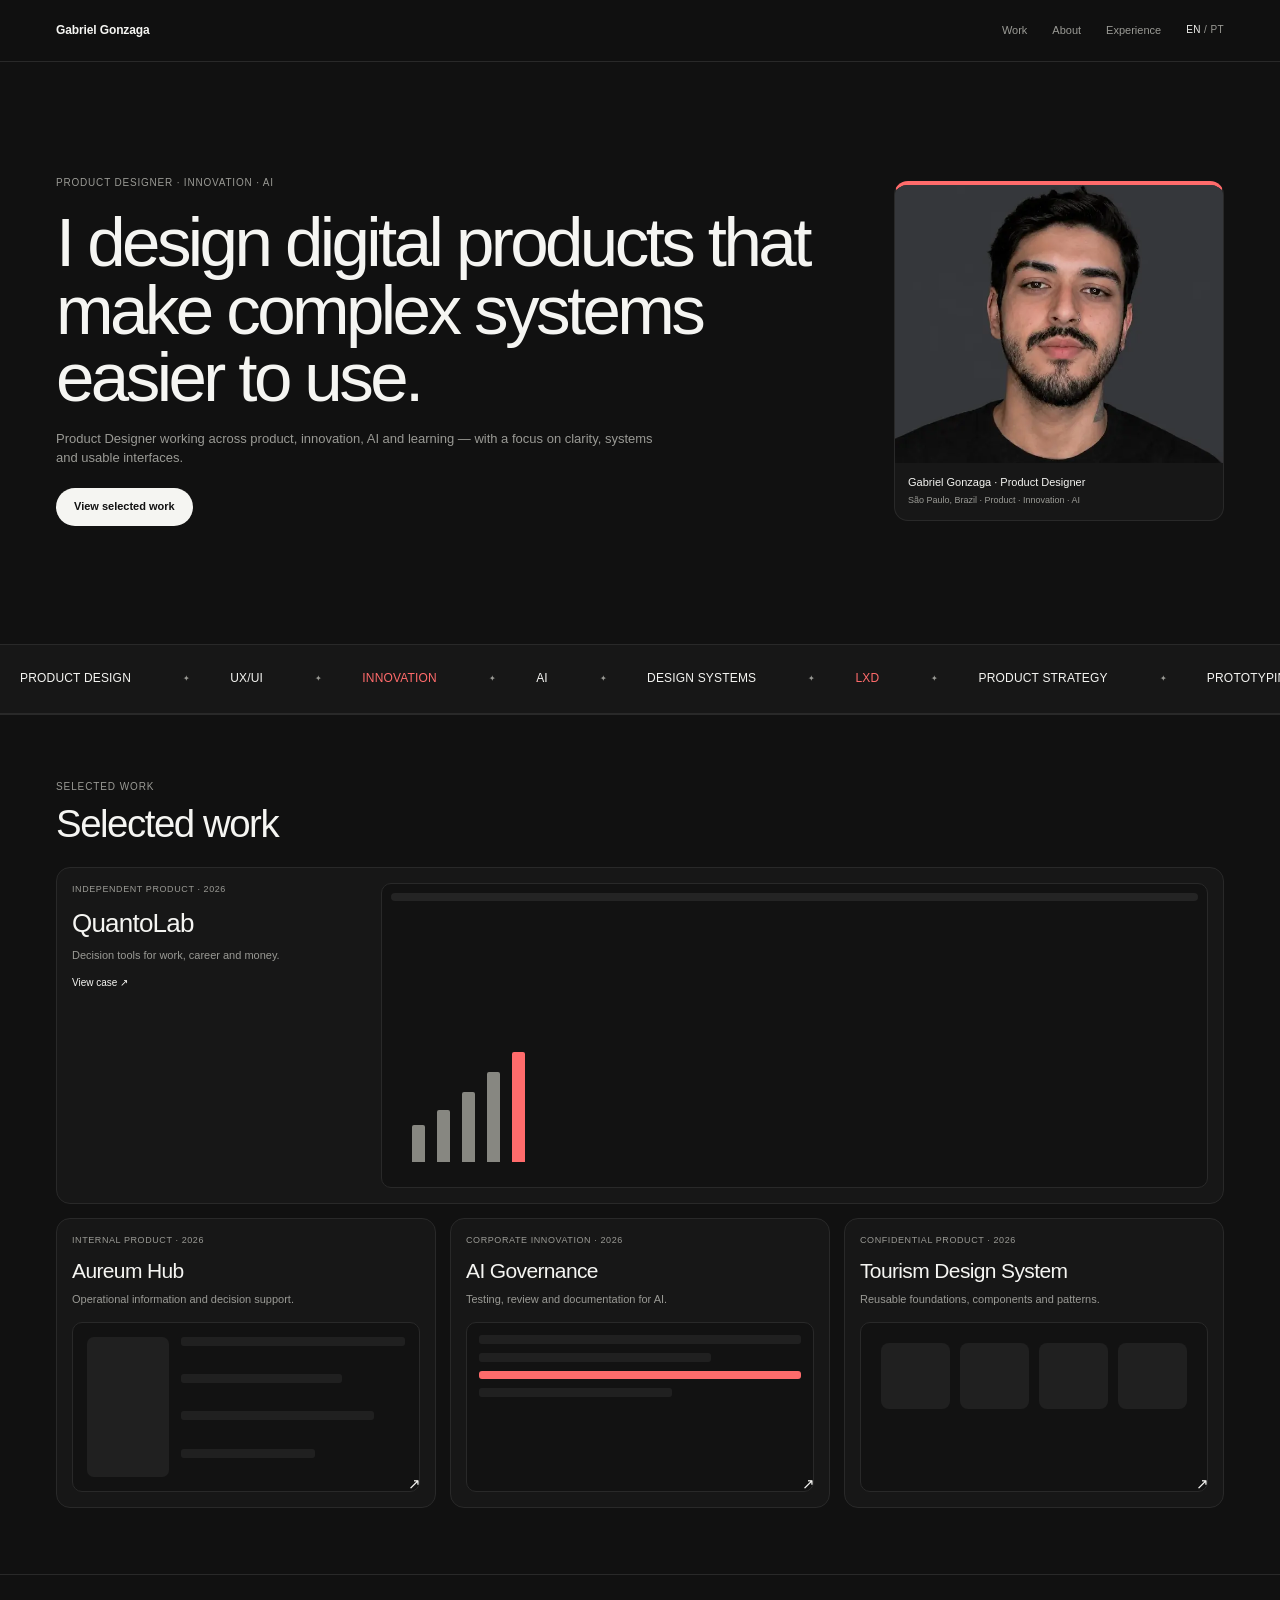
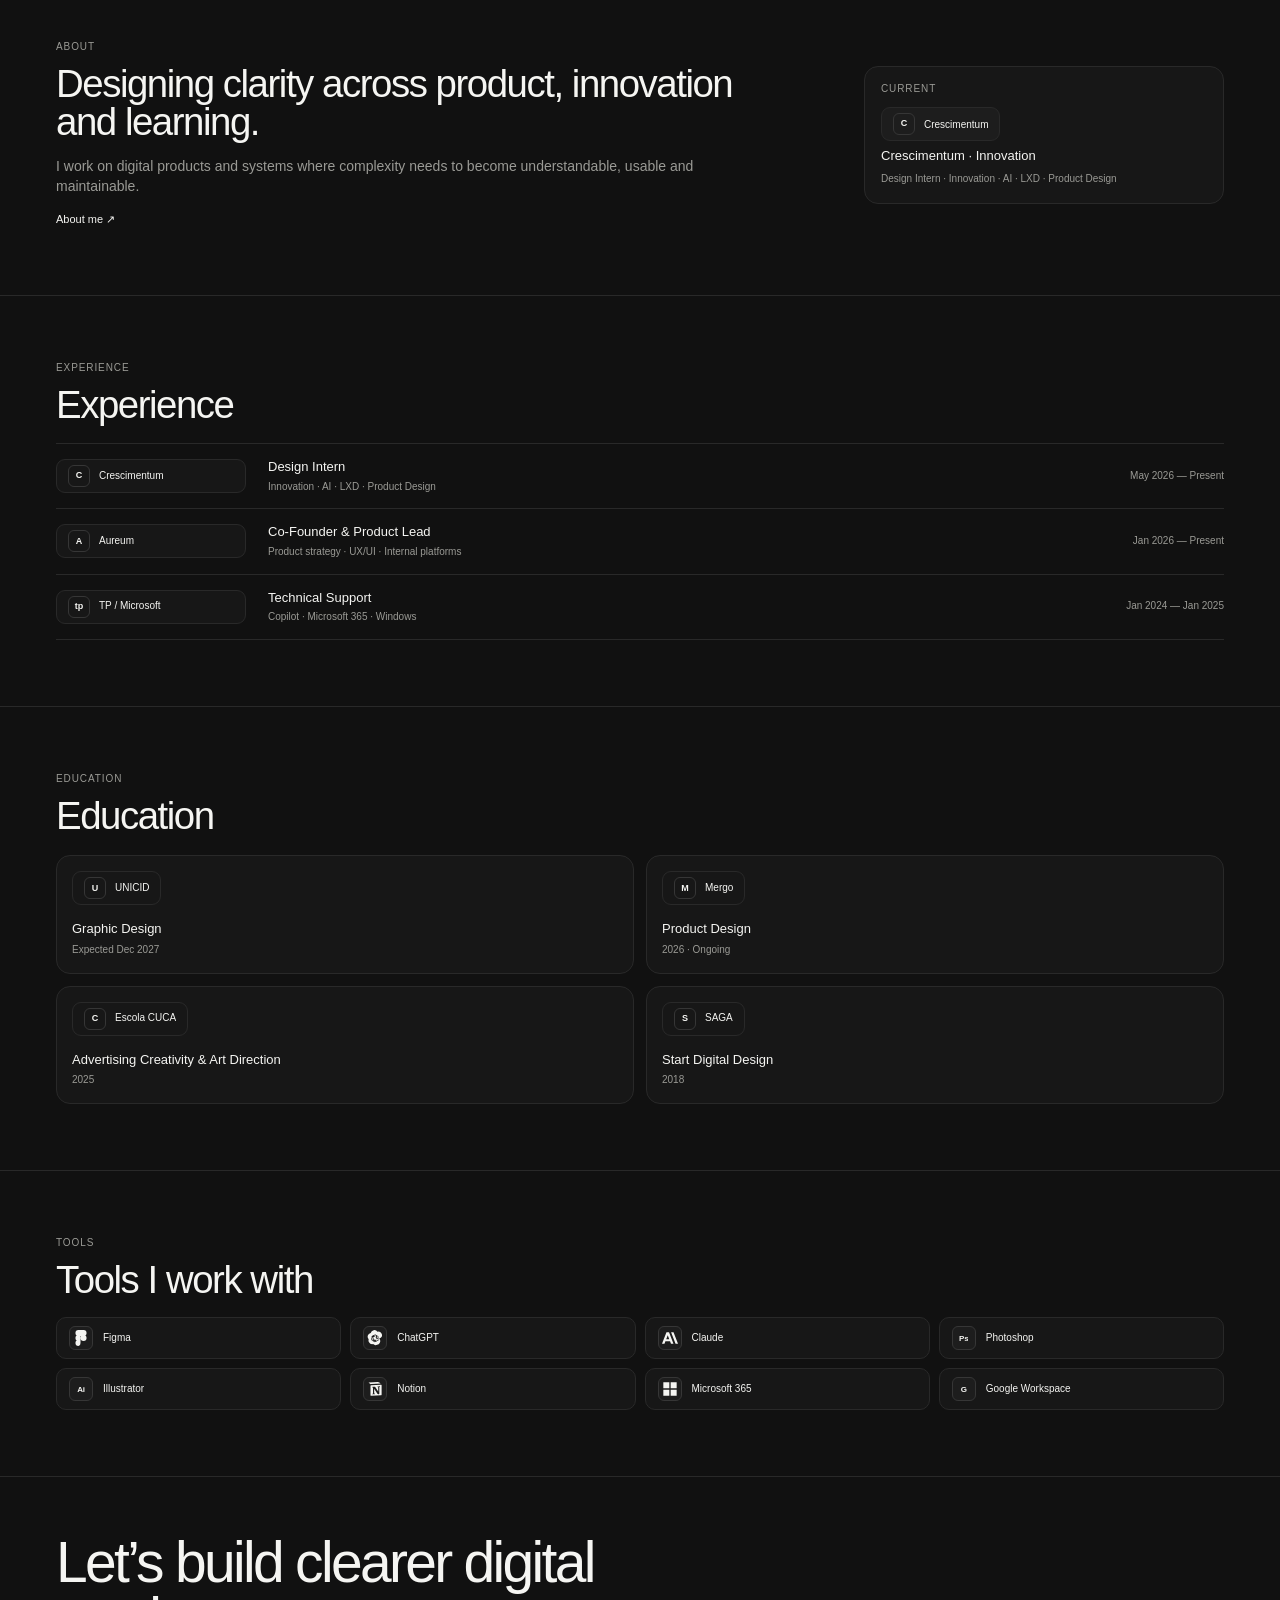
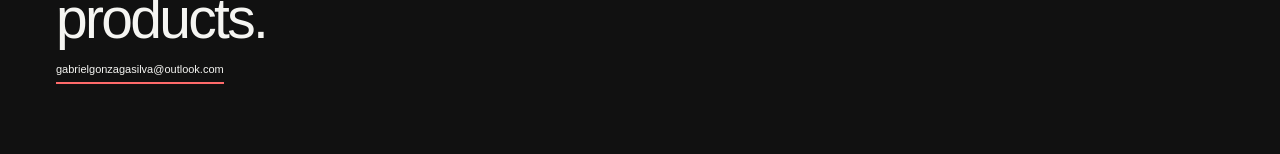
==== commit 6da20341: "Implement V4.1 home composition and brand system" ====
--- a/portfolio/index.html
+++ b/portfolio/index.html
@@ -30,142 +30,87 @@
   <section class="hero">
     <div class="container hero-grid">
       <div class="hero-copy">
+        <p class="hero-kicker">Product Designer · Innovation · AI</p>
         <h1 data-en="I design digital products that make complex systems easier to use." data-pt="Eu desenho produtos digitais que tornam sistemas complexos mais fáceis de usar.">I design digital products that make complex systems easier to use.</h1>
-        <p class="hero-sub" data-en="Product Designer working across product, innovation, AI and learning." data-pt="Product Designer atuando entre produto, inovação, IA e aprendizagem.">Product Designer working across product, innovation, AI and learning.</p>
-        <a class="primary-btn" href="#work" data-en="View work" data-pt="Ver projetos">View work</a>
+        <p class="hero-sub" data-en="Product Designer working across product, innovation, AI and learning — with a focus on clarity, systems and usable interfaces." data-pt="Product Designer atuando entre produto, inovação, IA e aprendizagem — com foco em clareza, sistemas e interfaces utilizáveis.">Product Designer working across product, innovation, AI and learning — with a focus on clarity, systems and usable interfaces.</p>
+        <a class="primary-btn" href="#work" data-en="View selected work" data-pt="Ver projetos selecionados">View selected work</a>
       </div>
-      <figure class="portrait" aria-label="Gabriel Gonzaga portrait">
-        <img src="gabriel-profile-hd.svg" alt="Gabriel Gonzaga" width="800" height="1000" fetchpriority="high">
-      </figure>
+      <aside class="portrait-card" aria-label="Gabriel Gonzaga profile">
+        <div class="portrait"><img src="gabriel-profile-hd.svg" alt="Gabriel Gonzaga" width="800" height="1000" fetchpriority="high"></div>
+        <div class="portrait-meta"><strong>Gabriel Gonzaga · Product Designer</strong><span>São Paulo, Brazil · Product · Innovation · AI</span></div>
+      </aside>
     </div>
   </section>
 
+  <div class="marquee" aria-label="Areas of practice">
+    <div class="marquee-track">
+      <div class="marquee-group" aria-hidden="false"><span>Product Design</span><span>UX/UI</span><span>Innovation</span><span>AI</span><span>Design Systems</span><span>LXD</span><span>Product Strategy</span><span>Prototyping</span></div>
+      <div class="marquee-group" aria-hidden="true"><span>Product Design</span><span>UX/UI</span><span>Innovation</span><span>AI</span><span>Design Systems</span><span>LXD</span><span>Product Strategy</span><span>Prototyping</span></div>
+    </div>
+  </div>
+
   <section class="page-section" id="work">
     <div class="container">
-      <div class="section-head">
-        <div>
-          <p class="eyebrow" data-en="Selected work" data-pt="Projetos selecionados">Selected work</p>
-          <h2 class="section-title" data-en="Selected work" data-pt="Projetos selecionados">Selected work</h2>
-        </div>
-      </div>
-
+      <div class="section-head"><div><p class="eyebrow" data-en="Selected work" data-pt="Projetos selecionados">Selected work</p><h2 class="section-title" data-en="Selected work" data-pt="Projetos selecionados">Selected work</h2></div></div>
       <div class="work-grid">
         <a class="project-card featured" href="projects/quanto-lab.html">
-          <div>
-            <div class="project-meta" data-en="Independent product · 2026" data-pt="Produto independente · 2026">Independent product · 2026</div>
-            <h3>QuantoLab</h3>
-            <p data-en="Decision tools for work, career and money." data-pt="Ferramentas de decisão para trabalho, carreira e dinheiro.">Decision tools for work, career and money.</p>
-          </div>
-          <div class="project-preview preview-quantolab" aria-hidden="true">
-            <div class="preview-bar"></div>
-            <div class="chart"><i></i><i></i><i></i><i></i><i></i></div>
-          </div>
-          <span class="project-arrow">↗</span>
+          <div class="project-copy"><div class="project-meta" data-en="Independent product · 2026" data-pt="Produto independente · 2026">Independent product · 2026</div><h3>QuantoLab</h3><p data-en="Decision tools for work, career and money." data-pt="Ferramentas de decisão para trabalho, carreira e dinheiro.">Decision tools for work, career and money.</p><span class="project-link" data-en="View case ↗" data-pt="Ver case ↗">View case ↗</span></div>
+          <div class="project-preview preview-quantolab" aria-hidden="true"><div class="preview-bar"></div><div class="chart"><i></i><i></i><i></i><i></i><i></i></div></div>
         </a>
-
-        <a class="project-card" href="projects/aureum-hub.html">
-          <div class="project-meta" data-en="Internal product · 2026" data-pt="Produto interno · 2026">Internal product · 2026</div>
-          <h3>Aureum Hub</h3>
-          <p data-en="Operational information and decision support." data-pt="Informação operacional e apoio à decisão.">Operational information and decision support.</p>
-          <div class="project-preview preview-aureum" aria-hidden="true"><div class="preview-lines"><span></span><span></span><span></span><span></span></div></div>
-          <span class="project-arrow">↗</span>
-        </a>
-
-        <a class="project-card" href="projects/ai-governance.html">
-          <div class="project-meta" data-en="Corporate innovation · 2026" data-pt="Inovação corporativa · 2026">Corporate innovation · 2026</div>
-          <h3 data-en="AI Governance" data-pt="Governança de IA">AI Governance</h3>
-          <p data-en="Testing, review and documentation for AI." data-pt="Testes, revisão e documentação para IA.">Testing, review and documentation for AI.</p>
-          <div class="project-preview preview-ai" aria-hidden="true"><div class="preview-lines"><span></span><span></span><span></span><span></span></div></div>
-          <span class="project-arrow">↗</span>
-        </a>
-
-        <a class="project-card" href="projects/tourism-design-system.html">
-          <div class="project-meta" data-en="Confidential product · 2026" data-pt="Produto confidencial · 2026">Confidential product · 2026</div>
-          <h3 data-en="Tourism Design System" data-pt="Design System de Turismo">Tourism Design System</h3>
-          <p data-en="Reusable foundations, components and patterns." data-pt="Fundamentos, componentes e padrões reutilizáveis.">Reusable foundations, components and patterns.</p>
-          <div class="project-preview preview-tourism" aria-hidden="true"><div class="tiles"><i></i><i></i><i></i><i></i></div></div>
-          <span class="project-arrow">↗</span>
-        </a>
+        <a class="project-card" href="projects/aureum-hub.html"><div class="project-meta" data-en="Internal product · 2026" data-pt="Produto interno · 2026">Internal product · 2026</div><h3>Aureum Hub</h3><p data-en="Operational information and decision support." data-pt="Informação operacional e apoio à decisão.">Operational information and decision support.</p><div class="project-preview preview-aureum" aria-hidden="true"><div class="preview-lines"><span></span><span></span><span></span><span></span></div></div><span class="project-arrow">↗</span></a>
+        <a class="project-card" href="projects/ai-governance.html"><div class="project-meta" data-en="Corporate innovation · 2026" data-pt="Inovação corporativa · 2026">Corporate innovation · 2026</div><h3 data-en="AI Governance" data-pt="Governança de IA">AI Governance</h3><p data-en="Testing, review and documentation for AI." data-pt="Testes, revisão e documentação para IA.">Testing, review and documentation for AI.</p><div class="project-preview preview-ai" aria-hidden="true"><div class="preview-lines"><span></span><span></span><span></span><span></span></div></div><span class="project-arrow">↗</span></a>
+        <a class="project-card" href="projects/tourism-design-system.html"><div class="project-meta" data-en="Confidential product · 2026" data-pt="Produto confidencial · 2026">Confidential product · 2026</div><h3 data-en="Tourism Design System" data-pt="Design System de Turismo">Tourism Design System</h3><p data-en="Reusable foundations, components and patterns." data-pt="Fundamentos, componentes e padrões reutilizáveis.">Reusable foundations, components and patterns.</p><div class="project-preview preview-tourism" aria-hidden="true"><div class="tiles"><i></i><i></i><i></i><i></i></div></div><span class="project-arrow">↗</span></a>
       </div>
     </div>
   </section>
 
   <section class="page-section" id="about">
     <div class="container about-teaser">
-      <div>
-        <p class="eyebrow" data-en="About" data-pt="Sobre">About</p>
-        <h2 class="section-title" data-en="Designing clarity across product, innovation and learning." data-pt="Criando clareza entre produto, inovação e aprendizagem.">Designing clarity across product, innovation and learning.</h2>
-        <p class="section-copy" data-en="I work on digital products and systems where complexity needs to become understandable, usable and maintainable." data-pt="Trabalho em produtos e sistemas digitais nos quais a complexidade precisa se tornar compreensível, utilizável e sustentável.">I work on digital products and systems where complexity needs to become understandable, usable and maintainable.</p>
-        <a class="text-link" href="about.html" data-en="About me ↗" data-pt="Sobre mim ↗">About me ↗</a>
-      </div>
-      <aside class="current-card">
-        <p class="eyebrow" data-en="Current" data-pt="Atual">Current</p>
-        <strong>Crescimentum · Innovation</strong>
-        <span>Product Design · AI · LXD · Systems</span>
-        <span>São Paulo, Brazil</span>
-      </aside>
+      <div><p class="eyebrow" data-en="About" data-pt="Sobre">About</p><h2 class="section-title" data-en="Designing clarity across product, innovation and learning." data-pt="Criando clareza entre produto, inovação e aprendizagem.">Designing clarity across product, innovation and learning.</h2><p class="section-copy" data-en="I work on digital products and systems where complexity needs to become understandable, usable and maintainable." data-pt="Trabalho em produtos e sistemas digitais nos quais a complexidade precisa se tornar compreensível, utilizável e sustentável.">I work on digital products and systems where complexity needs to become understandable, usable and maintainable.</p><a class="text-link" href="about.html" data-en="About me ↗" data-pt="Sobre mim ↗">About me ↗</a></div>
+      <aside class="current-card"><p class="eyebrow" data-en="Current" data-pt="Atual">Current</p><div class="brand-badge"><span class="brand-symbol">C</span><span class="brand-name">Crescimentum</span></div><strong>Crescimentum · Innovation</strong><span>Design Intern · Innovation · AI · LXD · Product Design</span></aside>
     </div>
   </section>
 
   <section class="page-section" id="experience">
     <div class="container">
-      <p class="eyebrow" data-en="Experience" data-pt="Experiência">Experience</p>
-      <h2 class="section-title" data-en="Experience" data-pt="Experiência">Experience</h2>
+      <p class="eyebrow" data-en="Experience" data-pt="Experiência">Experience</p><h2 class="section-title" data-en="Experience" data-pt="Experiência">Experience</h2>
       <div class="experience-list">
-        <div class="exp-row">
-          <div class="exp-company">Crescimentum</div>
-          <div class="exp-role"><span data-en="Design Intern" data-pt="Estagiário de Design">Design Intern</span><small>Innovation · AI · LXD · Product Design</small></div>
-          <div class="exp-date" data-en="May 2026 — Present" data-pt="Mai. 2026 — atual">May 2026 — Present</div>
-        </div>
-        <div class="exp-row">
-          <div class="exp-company">Aureum</div>
-          <div class="exp-role">Co-Founder & Product Lead<small>Product strategy · UX/UI · Internal platforms</small></div>
-          <div class="exp-date" data-en="Jan 2026 — Present" data-pt="Jan. 2026 — atual">Jan 2026 — Present</div>
-        </div>
-        <div class="exp-row">
-          <div class="exp-company">TP / Microsoft</div>
-          <div class="exp-role"><span data-en="Technical Support" data-pt="Suporte Técnico">Technical Support</span><small>Copilot · Microsoft 365 · Windows</small></div>
-          <div class="exp-date">Jan 2024 — Jan 2025</div>
-        </div>
+        <div class="exp-row"><div class="exp-brand"><div class="brand-badge"><span class="brand-symbol">C</span><span class="brand-name">Crescimentum</span></div></div><div class="exp-role"><span data-en="Design Intern" data-pt="Estagiário de Design">Design Intern</span><small>Innovation · AI · LXD · Product Design</small></div><div class="exp-date" data-en="May 2026 — Present" data-pt="Mai. 2026 — atual">May 2026 — Present</div></div>
+        <div class="exp-row"><div class="exp-brand"><div class="brand-badge"><span class="brand-symbol">A</span><span class="brand-name">Aureum</span></div></div><div class="exp-role">Co-Founder & Product Lead<small>Product strategy · UX/UI · Internal platforms</small></div><div class="exp-date" data-en="Jan 2026 — Present" data-pt="Jan. 2026 — atual">Jan 2026 — Present</div></div>
+        <div class="exp-row"><div class="exp-brand"><div class="brand-badge"><span class="brand-symbol">tp</span><span class="brand-name">TP / Microsoft</span></div></div><div class="exp-role"><span data-en="Technical Support" data-pt="Suporte Técnico">Technical Support</span><small>Copilot · Microsoft 365 · Windows</small></div><div class="exp-date">Jan 2024 — Jan 2025</div></div>
       </div>
     </div>
   </section>
 
   <section class="page-section">
     <div class="container">
-      <p class="eyebrow" data-en="Education" data-pt="Formação">Education</p>
-      <h2 class="section-title" data-en="Education" data-pt="Formação">Education</h2>
+      <p class="eyebrow" data-en="Education" data-pt="Formação">Education</p><h2 class="section-title" data-en="Education" data-pt="Formação">Education</h2>
       <div class="education-grid">
-        <article class="edu-card"><div class="brand-mark"><b>UN</b> UNICID</div><h3 data-en="Graphic Design" data-pt="Design Gráfico">Graphic Design</h3><p data-en="Expected Dec 2027" data-pt="Previsão dez. 2027">Expected Dec 2027</p></article>
-        <article class="edu-card"><div class="brand-mark"><b>ME</b> Mergo</div><h3>Product Design</h3><p data-en="2026 · Ongoing" data-pt="2026 · Em andamento">2026 · Ongoing</p></article>
-        <article class="edu-card"><div class="brand-mark"><b>ES</b> Escola CUCA</div><h3 data-en="Advertising Creativity & Art Direction" data-pt="Criatividade Publicitária & Direção de Arte">Advertising Creativity & Art Direction</h3><p>2025</p></article>
+        <article class="edu-card"><div class="brand-badge"><span class="brand-symbol">U</span><span class="brand-name">UNICID</span></div><h3 data-en="Graphic Design" data-pt="Design Gráfico">Graphic Design</h3><p data-en="Expected Dec 2027" data-pt="Previsão dez. 2027">Expected Dec 2027</p></article>
+        <article class="edu-card"><div class="brand-badge"><span class="brand-symbol">M</span><span class="brand-name">Mergo</span></div><h3>Product Design</h3><p data-en="2026 · Ongoing" data-pt="2026 · Em andamento">2026 · Ongoing</p></article>
+        <article class="edu-card"><div class="brand-badge"><span class="brand-symbol">C</span><span class="brand-name">Escola CUCA</span></div><h3 data-en="Advertising Creativity & Art Direction" data-pt="Criatividade Publicitária & Direção de Arte">Advertising Creativity & Art Direction</h3><p>2025</p></article>
+        <article class="edu-card"><div class="brand-badge"><span class="brand-symbol">S</span><span class="brand-name">SAGA</span></div><h3>Start Digital Design</h3><p>2018</p></article>
       </div>
     </div>
   </section>
 
   <section class="page-section">
     <div class="container">
-      <p class="eyebrow" data-en="Tools" data-pt="Ferramentas">Tools</p>
-      <h2 class="section-title" data-en="Tools I work with" data-pt="Ferramentas que uso">Tools I work with</h2>
+      <p class="eyebrow" data-en="Tools" data-pt="Ferramentas">Tools</p><h2 class="section-title" data-en="Tools I work with" data-pt="Ferramentas que uso">Tools I work with</h2>
       <div class="tools-grid">
-        <div class="tool-chip"><b>FI</b><span>Figma</span></div>
-        <div class="tool-chip"><b>CH</b><span>ChatGPT</span></div>
-        <div class="tool-chip"><b>CL</b><span>Claude</span></div>
-        <div class="tool-chip"><b>PH</b><span>Photoshop</span></div>
-        <div class="tool-chip"><b>IL</b><span>Illustrator</span></div>
-        <div class="tool-chip"><b>NO</b><span>Notion</span></div>
-        <div class="tool-chip"><b>MI</b><span>Microsoft 365</span></div>
-        <div class="tool-chip"><b>GO</b><span>Google Workspace</span></div>
+        <div class="tool-chip"><span class="tool-icon-wrap"><svg class="brand-icon" viewBox="0 0 24 24" aria-hidden="true"><path d="M15.85 8.98h-4.59V0h4.59a4.49 4.49 0 1 1 0 8.98ZM11.26 8.98H8.15a4.49 4.49 0 1 1 0-8.98h3.11v8.98Zm0 7.51H8.15a4.49 4.49 0 1 1 0-8.98h3.11v8.98Zm-3.09 7.5a4.49 4.49 0 0 1-.02-8.98h3.11v4.44A4.54 4.54 0 0 1 8.17 24Zm7.68-7.5a4.49 4.49 0 1 1 0-8.98 4.49 4.49 0 0 1 0 8.98Z"/></svg></span><span>Figma</span></div>
+        <div class="tool-chip"><span class="tool-icon-wrap"><svg class="brand-icon" viewBox="0 0 24 24" aria-hidden="true"><path d="M22.28 9.82a5.61 5.61 0 0 0-.48-4.59 5.67 5.67 0 0 0-6.1-2.72A5.68 5.68 0 0 0 5.55 4.44 5.61 5.61 0 0 0 1.83 7.2a5.67 5.67 0 0 0 .7 6.67 5.61 5.61 0 0 0 .48 4.59 5.68 5.68 0 0 0 6.1 2.72 5.67 5.67 0 0 0 6.18 1.09 5.62 5.62 0 0 0 3.74-2.76 5.67 5.67 0 0 0-.71-6.66 5.6 5.6 0 0 0 3.96-3.03Zm-10.42 8.7-4.14-2.39v-5.17l2.16 1.25v3.36l2.9 1.67-.92 1.28Zm5.3-3.06-4.14 2.39-2.9-1.67v-2.49l2.16 1.25 2.9-1.67 2.98 2.19Zm0-5.98v4.78l-2.9 1.68-2.15-1.25 2.9-1.68V9.65l2.15-.17Zm-5.3-3.06L16 8.81v3.35l-2.15 1.25V10.9l-2.9-1.67.91-2.81ZM6.56 9.48l4.14-2.39 2.9 1.67v2.49L11.45 10l-2.9 1.67-1.99-2.19Zm0 1.24 2.15 1.25v3.36l-2.15.17v-4.78Z"/></svg></span><span>ChatGPT</span></div>
+        <div class="tool-chip"><span class="tool-icon-wrap"><svg class="brand-icon" viewBox="0 0 24 24" aria-hidden="true"><path d="M17.304 3.541h-3.672l6.696 16.918H24ZM6.696 3.541 0 20.459h3.744l1.37-3.553h7.005l1.37 3.553h3.743L10.536 3.541Zm-.371 10.223 2.291-5.946 2.291 5.946Z"/></svg></span><span>Claude</span></div>
+        <div class="tool-chip"><span class="tool-icon-wrap"><span class="tool-letter">Ps</span></span><span>Photoshop</span></div>
+        <div class="tool-chip"><span class="tool-icon-wrap"><span class="tool-letter">Ai</span></span><span>Illustrator</span></div>
+        <div class="tool-chip"><span class="tool-icon-wrap"><svg class="brand-icon" viewBox="0 0 24 24" aria-hidden="true"><path d="M4.46 4.21c.75.6 1.03.56 2.43.46l13.21-.79c.28 0 .05-.28-.04-.33L17.86 1.97c-.42-.33-.98-.7-2.05-.61L3.01 2.3c-.47.04-.56.28-.37.46Zm.79 3.08v13.9c0 .75.37 1.03 1.21.98l14.53-.84c.84-.04.93-.56.93-1.16V6.35c0-.6-.23-.93-.75-.88L6 6.35c-.56.05-.75.33-.75.94Zm14.34.74c.09.42 0 .84-.42.89l-.7.14v10.26c-.61.33-1.17.52-1.64.52-.75 0-.94-.24-1.5-.94l-4.57-7.18v6.95l1.45.33s0 .84-1.17.84l-3.22.19c-.09-.19 0-.66.33-.75l.84-.23V9.85l-1.17-.09c-.09-.42.14-1.03.79-1.07l3.46-.24 4.76 7.28v-6.44l-1.21-.14c-.09-.51.28-.89.74-.93Z"/></svg></span><span>Notion</span></div>
+        <div class="tool-chip"><span class="tool-icon-wrap"><svg class="brand-icon" viewBox="0 0 24 24" aria-hidden="true"><path d="M2 2h9v9H2V2Zm11 0h9v9h-9V2ZM2 13h9v9H2v-9Zm11 0h9v9h-9v-9Z"/></svg></span><span>Microsoft 365</span></div>
+        <div class="tool-chip"><span class="tool-icon-wrap"><span class="tool-letter">G</span></span><span>Google Workspace</span></div>
       </div>
     </div>
   </section>
 </main>
 
-<footer class="contact">
-  <div class="container">
-    <h2 data-en="Let’s build clearer digital products." data-pt="Vamos construir produtos digitais mais claros.">Let’s build clearer digital products.</h2>
-    <a class="email" href="mailto:gabrielgonzagasilva@outlook.com">gabrielgonzagasilva@outlook.com</a>
-  </div>
-</footer>
+<footer class="contact"><div class="container"><h2 data-en="Let’s build clearer digital products." data-pt="Vamos construir produtos digitais mais claros.">Let’s build clearer digital products.</h2><a class="email" href="mailto:gabrielgonzagasilva@outlook.com">gabrielgonzagasilva@outlook.com</a></div></footer>
 </body>
 </html>
--- a/portfolio/figma-portfolio.css
+++ b/portfolio/figma-portfolio.css
@@ -1,20 +1,22 @@
-/* Gabriel Gonzaga — Portfolio V4
-   Dark-only responsive system derived from the approved Figma V4. */
+/* Gabriel Gonzaga — Portfolio V4.1
+   Dark-only editorial system. Source of truth: approved Figma V4.1. */
 
 :root{
   --bg:#111111;
   --surface:#171717;
   --surface-2:#1d1d1d;
+  --surface-3:#222222;
   --text:#f5f5f2;
-  --muted:#999995;
-  --muted-2:#71716d;
+  --muted:#9a9a95;
+  --muted-2:#72726d;
   --line:#292929;
+  --line-strong:#363636;
   --accent:#ff6b6b;
-  --white:#ffffff;
+  --white:#fff;
   --max:1440px;
   --gutter:72px;
   --radius:14px;
-  --header-h:64px;
+  --header-h:62px;
 }
 
 *{box-sizing:border-box}
@@ -23,181 +25,212 @@
 img{display:block;max-width:100%}
 a{color:inherit;text-decoration:none}
 button{font:inherit;color:inherit}
+svg{display:block}
 ::selection{background:var(--accent);color:#111}
 
 .container{width:min(100%,var(--max));margin-inline:auto;padding-inline:var(--gutter)}
-.page-section{padding:88px 0;border-top:1px solid var(--line)}
-.eyebrow{margin:0 0 14px;color:var(--muted);font-size:11px;line-height:1.2;letter-spacing:.08em;text-transform:uppercase}
-.section-title{margin:0;font-size:clamp(32px,3.1vw,48px);font-weight:500;letter-spacing:-.035em;line-height:1.02}
-.section-copy{max-width:720px;margin:16px 0 0;color:var(--muted);font-size:15px}
+.page-section{padding:66px 0;border-top:1px solid var(--line)}
+.eyebrow{margin:0 0 12px;color:var(--muted);font-size:10px;line-height:1.2;letter-spacing:.09em;text-transform:uppercase}
+.section-title{margin:0;font-size:clamp(34px,3vw,47px);font-weight:500;letter-spacing:-.038em;line-height:1}
+.section-copy{max-width:710px;margin:14px 0 0;color:var(--muted);font-size:14px}
 
 /* Header */
 .site-header{position:sticky;top:0;z-index:50;height:var(--header-h);background:rgba(17,17,17,.96);border-bottom:1px solid var(--line);backdrop-filter:blur(12px)}
-.header-inner{height:100%;display:flex;align-items:center;justify-content:space-between;gap:32px}
-.brand{font-size:13px;font-weight:600;letter-spacing:-.01em;white-space:nowrap}
-.nav{display:flex;align-items:center;gap:28px;color:var(--muted);font-size:12px}
+.header-inner{height:100%;display:flex;align-items:center;justify-content:space-between;gap:30px}
+.brand{font-size:12px;font-weight:600;letter-spacing:-.01em;white-space:nowrap}
+.nav{display:flex;align-items:center;gap:25px;color:var(--muted);font-size:11px}
 .nav a,.lang-toggle{transition:color .18s ease}
 .nav a:hover,.nav a:focus-visible,.lang-toggle:hover,.lang-toggle:focus-visible{color:var(--text)}
-.lang-toggle{border:0;background:transparent;padding:5px 0;cursor:pointer;color:var(--muted);font-size:11px;letter-spacing:.04em}
+.lang-toggle{border:0;background:transparent;padding:5px 0;cursor:pointer;color:var(--muted);font-size:10px;letter-spacing:.04em}
 .lang-toggle .active{color:var(--text)}
 
-/* Hero */
-.hero{padding:72px 0 92px}
-.hero-grid{display:grid;grid-template-columns:minmax(0,1fr) 260px;gap:clamp(48px,8vw,132px);align-items:center;min-height:510px}
-.hero-copy{max-width:900px}
-.hero h1{margin:0;max-width:900px;font-size:clamp(56px,5.45vw,78px);font-weight:500;letter-spacing:-.05em;line-height:.98}
-.hero-sub{max-width:570px;margin:22px 0 0;color:var(--muted);font-size:14px}
-.primary-btn{display:inline-flex;align-items:center;justify-content:center;min-height:40px;margin-top:24px;padding:0 19px;border-radius:999px;background:var(--text);color:#111;font-size:12px;font-weight:600;transition:transform .18s ease,background .18s ease}
+/* Hero V4.1 */
+.hero{padding:54px 0 58px}
+.hero-grid{display:grid;grid-template-columns:minmax(0,1fr) 360px;gap:clamp(44px,7vw,108px);align-items:center;min-height:470px}
+.hero-copy{max-width:930px}
+.hero-kicker{margin:0 0 18px;color:var(--muted);font-size:10px;letter-spacing:.08em;text-transform:uppercase}
+.hero h1{margin:0;max-width:900px;font-size:clamp(58px,5.4vw,80px);font-weight:500;letter-spacing:-.052em;line-height:.98}
+.hero-sub{max-width:620px;margin:18px 0 0;color:var(--muted);font-size:13px}
+.primary-btn{display:inline-flex;align-items:center;justify-content:center;min-height:38px;margin-top:20px;padding:0 18px;border-radius:999px;background:var(--text);color:#111;font-size:11px;font-weight:600;transition:transform .18s ease,background .18s ease}
 .primary-btn:hover,.primary-btn:focus-visible{transform:translateY(-1px);background:#fff}
-.portrait{width:260px;aspect-ratio:260/322;border-radius:12px;overflow:hidden;background:#34383a}
-.portrait img{width:100%;height:100%;object-fit:cover}
+.portrait-card{overflow:hidden;border:1px solid var(--line);border-top:4px solid var(--accent);border-radius:14px;background:var(--surface)}
+.portrait{width:100%;aspect-ratio:1.18/1;overflow:hidden;background:#34383a}
+.portrait img{width:100%;height:100%;object-fit:cover;object-position:center 34%}
+.portrait-meta{padding:12px 13px 13px}
+.portrait-meta strong{display:block;font-size:11px;font-weight:500}
+.portrait-meta span{display:block;margin-top:3px;color:var(--muted);font-size:9px;line-height:1.45}
+
+/* Infinite marquee */
+.marquee{position:relative;width:100%;overflow:hidden;border-top:1px solid var(--line);border-bottom:1px solid var(--line);background:var(--surface);white-space:nowrap}
+.marquee-track{display:flex;width:max-content;will-change:transform;animation:marquee-left 28s linear infinite}
+.marquee-group{display:flex;align-items:center;flex-shrink:0;height:68px}
+.marquee-group span{display:inline-flex;align-items:center;gap:26px;padding-inline:20px;font-size:12px;letter-spacing:.015em;text-transform:uppercase}
+.marquee-group span:nth-child(3n){color:var(--accent)}
+.marquee-group span::after{content:"✦";margin-left:26px;color:var(--muted);font-size:8px}
+@keyframes marquee-left{to{transform:translateX(-50%)}}
 
 /* Selected Work */
-.section-head{display:flex;align-items:end;justify-content:space-between;gap:32px;margin-bottom:28px}
+.section-head{display:flex;align-items:end;justify-content:space-between;gap:32px;margin-bottom:24px}
 .work-grid{display:grid;grid-template-columns:repeat(3,minmax(0,1fr));gap:14px}
-.project-card{position:relative;display:flex;flex-direction:column;min-width:0;padding:16px;border:1px solid var(--line);border-radius:var(--radius);background:var(--surface);transition:transform .18s ease,border-color .18s ease}
-.project-card:hover,.project-card:focus-visible{transform:translateY(-2px);border-color:#3a3a3a}
-.project-card.featured{grid-column:1/-1;display:grid;grid-template-columns:minmax(220px,.65fr) minmax(0,1.55fr);gap:18px;min-height:420px}
-.project-meta{color:var(--muted);font-size:10px;text-transform:uppercase;letter-spacing:.05em}
-.project-card h3{margin:10px 0 5px;font-size:21px;font-weight:500;letter-spacing:-.025em}
-.project-card.featured h3{font-size:25px}
-.project-card p{margin:0;color:var(--muted);font-size:12px}
-.project-arrow{position:absolute;right:16px;bottom:13px;font-size:16px}
-.project-preview{position:relative;overflow:hidden;min-height:160px;margin-top:16px;border:1px solid var(--line);border-radius:10px;background:#121212}
-.project-card.featured .project-preview{height:100%;min-height:380px;margin:0}
-.preview-bar{height:9px;margin:10px;border-radius:4px;background:#242424}
-.preview-lines{display:grid;gap:10px;padding:12px}
-.preview-lines span{display:block;height:10px;border-radius:3px;background:#202020}
-.preview-lines span:nth-child(2){width:72%}
-.preview-lines span:nth-child(3){width:86%}
-.preview-lines span:nth-child(4){width:60%}
-.preview-quantolab .chart{position:absolute;left:28px;bottom:26px;height:110px;display:flex;align-items:end;gap:13px}
+.project-card{position:relative;display:flex;flex-direction:column;min-width:0;padding:15px;border:1px solid var(--line);border-radius:var(--radius);background:var(--surface);transition:transform .18s ease,border-color .18s ease,background .18s ease}
+.project-card:hover,.project-card:focus-visible{transform:translateY(-2px);border-color:#414141;background:#191919}
+.project-card.featured{grid-column:1/-1;display:grid;grid-template-columns:minmax(245px,.55fr) minmax(0,1.55fr);gap:16px;min-height:335px}
+.project-copy{display:flex;flex-direction:column;align-items:flex-start;min-width:0}
+.project-meta{color:var(--muted);font-size:9px;text-transform:uppercase;letter-spacing:.065em}
+.project-card h3{margin:9px 0 5px;font-size:21px;font-weight:500;letter-spacing:-.03em}
+.project-card.featured h3{font-size:26px}
+.project-card p{margin:0;color:var(--muted);font-size:11px;line-height:1.45}
+.project-link{display:inline-flex;margin-top:12px;font-size:10px;color:var(--text)}
+.project-arrow{position:absolute;right:14px;bottom:12px;font-size:15px}
+.project-preview{position:relative;overflow:hidden;min-height:170px;margin-top:14px;border:1px solid var(--line);border-radius:10px;background:#121212}
+.project-card.featured .project-preview{height:100%;min-height:305px;margin:0}
+.preview-bar{height:8px;margin:9px;border-radius:4px;background:#242424}
+.preview-lines{display:grid;gap:9px;padding:12px}
+.preview-lines span{display:block;height:9px;border-radius:3px;background:#202020}
+.preview-lines span:nth-child(2){width:72%}.preview-lines span:nth-child(3){width:86%}.preview-lines span:nth-child(4){width:60%}
+.preview-quantolab .chart{position:absolute;left:30px;bottom:25px;height:110px;display:flex;align-items:end;gap:12px}
 .preview-quantolab .chart i{display:block;width:13px;background:#878781;border-radius:2px 2px 0 0}
 .preview-quantolab .chart i:nth-child(1){height:34%}.preview-quantolab .chart i:nth-child(2){height:48%}.preview-quantolab .chart i:nth-child(3){height:64%}.preview-quantolab .chart i:nth-child(4){height:82%}.preview-quantolab .chart i:nth-child(5){height:100%;background:var(--accent)}
 .preview-ai .preview-lines span:nth-child(3){width:100%;height:8px;background:var(--accent)}
-.preview-tourism .tiles{display:grid;grid-template-columns:repeat(4,54px);gap:10px;padding:20px}.preview-tourism .tiles i{height:62px;background:#202020;border-radius:8px}
-.preview-aureum{display:grid;grid-template-columns:82px 1fr;gap:12px;padding:14px}.preview-aureum:before{content:"";display:block;min-height:110px;background:#121212;border-radius:7px}.preview-aureum .preview-lines{padding:0}
+.preview-tourism .tiles{display:grid;grid-template-columns:repeat(4,minmax(42px,1fr));gap:10px;padding:20px}.preview-tourism .tiles i{height:66px;background:#202020;border-radius:8px}
+.preview-aureum{display:grid;grid-template-columns:82px 1fr;gap:12px;padding:14px}.preview-aureum:before{content:"";display:block;min-height:115px;background:#202020;border-radius:7px}.preview-aureum .preview-lines{padding:0}
 
 /* About teaser */
-.about-teaser{display:grid;grid-template-columns:minmax(0,1fr) 340px;gap:80px;align-items:start}
-.about-teaser .section-title{max-width:720px}
-.current-card{padding:20px;border:1px solid var(--line);border-radius:var(--radius);background:var(--surface)}
-.current-card strong{display:block;margin:7px 0 6px;font-size:14px;font-weight:500}
-.current-card span{display:block;color:var(--muted);font-size:11px;line-height:1.65}
-.text-link{display:inline-flex;margin-top:20px;font-size:12px;border-bottom:1px solid transparent}
+.about-teaser{display:grid;grid-template-columns:minmax(0,1fr) 360px;gap:64px;align-items:center}
+.about-teaser .section-title{max-width:760px}
+.current-card{padding:16px;border:1px solid var(--line);border-radius:var(--radius);background:var(--surface)}
+.current-card strong{display:block;margin:6px 0 5px;font-size:13px;font-weight:500}
+.current-card span{display:block;color:var(--muted);font-size:10px;line-height:1.55}
+.text-link{display:inline-flex;margin-top:16px;font-size:11px;border-bottom:1px solid transparent}
 .text-link:hover,.text-link:focus-visible{border-color:var(--accent)}
 
+/* Brand system */
+.brand-badge{display:inline-flex;align-items:center;gap:9px;min-width:0;height:34px;padding:0 11px;border:1px solid var(--line);border-radius:9px;background:var(--surface-2)}
+.brand-badge .brand-symbol{display:grid;place-items:center;flex:0 0 22px;width:22px;height:22px;border:1px solid var(--line-strong);border-radius:6px;color:var(--text);font-size:9px;font-weight:600;text-transform:none}
+.brand-badge .brand-name{min-width:0;color:var(--text);font-size:10px;font-weight:500;white-space:nowrap;overflow:hidden;text-overflow:ellipsis}
+.brand-icon{width:16px;height:16px;fill:currentColor;color:var(--text)}
+.brand-icon.stroke{fill:none;stroke:currentColor;stroke-width:1.5}
+
 /* Experience */
-.experience-list{margin-top:24px;border-top:1px solid var(--line)}
-.exp-row{display:grid;grid-template-columns:220px 1fr 180px;gap:30px;align-items:start;padding:18px 0;border-bottom:1px solid var(--line)}
-.exp-company{font-size:11px;text-transform:uppercase;color:var(--muted)}
-.exp-role{font-size:14px;font-weight:500}
-.exp-role small{display:block;margin-top:4px;color:var(--muted);font-size:11px;font-weight:400}
-.exp-date{text-align:right;color:var(--muted);font-size:11px}
+.experience-list{margin-top:18px;border-top:1px solid var(--line)}
+.exp-row{display:grid;grid-template-columns:190px 1fr 160px;gap:22px;align-items:center;padding:14px 0;border-bottom:1px solid var(--line)}
+.exp-brand .brand-badge{width:100%;justify-content:flex-start;background:var(--surface)}
+.exp-role{font-size:13px;font-weight:500}
+.exp-role small{display:block;margin-top:3px;color:var(--muted);font-size:10px;font-weight:400}
+.exp-date{text-align:right;color:var(--muted);font-size:10px}
 
 /* Education */
-.education-grid{display:grid;grid-template-columns:repeat(3,minmax(0,1fr));gap:14px;margin-top:24px}
-.edu-card{padding:18px;border:1px solid var(--line);border-radius:var(--radius);background:var(--surface)}
-.brand-mark{display:inline-flex;align-items:center;gap:8px;min-width:150px;padding:8px 10px;border:1px solid var(--line);border-radius:8px;color:var(--muted);font-size:10px;text-transform:uppercase}
-.brand-mark b{color:var(--text);font-weight:500}
-.edu-card h3{margin:18px 0 4px;font-size:14px;font-weight:500}.edu-card p{margin:0;color:var(--muted);font-size:11px}
+.education-grid{display:grid;grid-template-columns:repeat(2,minmax(0,1fr));gap:12px;margin-top:20px}
+.edu-card{padding:15px;border:1px solid var(--line);border-radius:var(--radius);background:var(--surface)}
+.edu-card .brand-badge{background:transparent}
+.edu-card h3{margin:15px 0 4px;font-size:13px;font-weight:500}
+.edu-card p{margin:0;color:var(--muted);font-size:10px}
 
 /* Tools */
-.tools-grid{display:grid;grid-template-columns:repeat(8,minmax(0,1fr));gap:8px;margin-top:20px}
-.tool-chip{display:flex;align-items:center;gap:7px;min-width:0;height:32px;padding:0 10px;border:1px solid var(--line);border-radius:8px;background:var(--surface);color:var(--muted);font-size:10px;white-space:nowrap;overflow:hidden}
-.tool-chip b{color:var(--text);font-size:9px;font-weight:500;flex:0 0 auto}.tool-chip span{overflow:hidden;text-overflow:ellipsis}
+.tools-grid{display:grid;grid-template-columns:repeat(4,minmax(0,1fr));gap:9px;margin-top:18px}
+.tool-chip{display:flex;align-items:center;gap:10px;min-width:0;height:42px;padding:0 12px;border:1px solid var(--line);border-radius:10px;background:var(--surface);font-size:10px;white-space:nowrap;overflow:hidden}
+.tool-icon-wrap{display:grid;place-items:center;flex:0 0 24px;width:24px;height:24px;border:1px solid var(--line-strong);border-radius:6px;background:var(--surface-2);color:var(--text)}
+.tool-chip span{overflow:hidden;text-overflow:ellipsis;color:var(--text)}
+.tool-letter{font-size:8px;font-weight:600;letter-spacing:-.02em}
 
 /* Contact */
-.contact{padding:72px 0 92px;border-top:1px solid var(--line)}
-.contact h2{max-width:600px;margin:0;font-size:clamp(42px,4.6vw,66px);font-weight:500;letter-spacing:-.045em;line-height:.98}
-.contact a.email{display:inline-block;margin-top:18px;padding-bottom:4px;border-bottom:2px solid var(--accent);font-size:12px}
-
-/* About page */
-.about-hero{padding:74px 0 96px}
-.about-hero-grid{display:grid;grid-template-columns:minmax(0,1fr) 290px;gap:100px;align-items:center}
-.about-hero h1{max-width:780px;margin:0;font-size:clamp(54px,5vw,72px);font-weight:500;line-height:1;letter-spacing:-.045em}
-.about-hero .lead{max-width:760px;margin:26px 0 0;color:var(--muted);font-size:15px}
-.about-hero .portrait{width:290px;aspect-ratio:290/360}
-.principles{display:grid;gap:10px;margin-top:26px}
-.principle{display:grid;grid-template-columns:52px 1fr;gap:14px;padding:18px;border:1px solid var(--line);border-radius:var(--radius);background:var(--surface)}
-.principle .num{color:var(--accent);font-size:11px}.principle h3{margin:0 0 4px;font-size:14px;font-weight:500}.principle p{margin:0;color:var(--muted);font-size:11px}
+.contact{padding:58px 0 70px;border-top:1px solid var(--line)}
+.contact h2{max-width:610px;margin:0;font-size:clamp(42px,4.45vw,64px);font-weight:500;letter-spacing:-.047em;line-height:.98}
+.contact a.email{display:inline-block;margin-top:15px;padding-bottom:4px;border-bottom:2px solid var(--accent);font-size:11px}
+
+/* About page V4.1 */
+.about-hero{padding:58px 0 68px}
+.about-hero-grid{display:grid;grid-template-columns:minmax(0,1fr) 380px;gap:78px;align-items:center}
+.about-hero h1{max-width:800px;margin:0;font-size:clamp(58px,5.15vw,76px);font-weight:500;line-height:.99;letter-spacing:-.047em}
+.about-hero .lead{max-width:740px;margin:18px 0 0;color:var(--muted);font-size:13px}
+.about-hero .portrait-card{width:380px}
+.principles{display:grid;grid-template-columns:repeat(3,minmax(0,1fr));gap:10px;margin-top:20px}
+.principle{display:grid;grid-template-columns:34px 1fr;gap:10px;padding:14px;border:1px solid var(--line);border-radius:var(--radius);background:var(--surface)}
+.principle .num{color:var(--accent);font-size:10px}.principle h3{margin:0 0 3px;font-size:12px;font-weight:500}.principle p{margin:0;color:var(--muted);font-size:10px}
 .education-grid.four{grid-template-columns:repeat(2,minmax(0,1fr))}
-
-/* Case study */
-.case-hero{padding:70px 0 40px}
-.case-hero h1{margin:14px 0 0;font-size:clamp(58px,5vw,78px);line-height:.98;letter-spacing:-.045em;font-weight:500}
-.case-intro{max-width:740px;margin:22px 0 0;color:var(--muted);font-size:15px}
-.role-card{display:grid;grid-template-columns:1fr auto;gap:30px;margin-top:28px;padding:18px;border:1px solid var(--line);border-radius:var(--radius);background:var(--surface)}
-.role-card span{display:block;color:var(--muted);font-size:10px;text-transform:uppercase}.role-card strong{display:block;margin-top:5px;font-size:12px;font-weight:500}.role-card time{align-self:center;color:var(--muted);font-size:11px}
-.case-preview{height:460px;margin-top:44px;border:1px solid var(--line);border-radius:var(--radius);background:#121212;overflow:hidden}
+.resume-link{display:inline-flex;margin-bottom:16px;font-size:11px}
+
+/* Case study V4.1 */
+.case-hero{padding:54px 0 30px}
+.case-hero h1{margin:12px 0 0;font-size:clamp(58px,5.2vw,80px);line-height:.98;letter-spacing:-.047em;font-weight:500}
+.case-intro{max-width:760px;margin:17px 0 0;color:var(--muted);font-size:13px}
+.role-card{display:grid;grid-template-columns:auto 1fr 110px;gap:18px;align-items:center;margin-top:22px;padding:13px 14px;border:1px solid var(--line);border-radius:var(--radius);background:var(--surface)}
+.role-tag{display:inline-flex;align-items:center;min-height:30px;padding:0 11px;border:1px solid var(--line-strong);border-radius:8px;font-size:10px;white-space:nowrap}
+.role-copy span{display:block;color:var(--muted);font-size:9px;text-transform:uppercase}.role-copy strong{display:block;margin-top:3px;font-size:11px;font-weight:500}.role-card time{color:var(--muted);font-size:10px;text-align:right}
+.case-preview{height:400px;margin-top:30px;border:1px solid var(--line);border-radius:var(--radius);background:#121212;overflow:hidden}
 .case-preview .project-preview{height:100%;min-height:0;margin:0;border:0;border-radius:0}
-.case-body{padding:54px 0 80px}
-.case-block{padding:42px 0;border-top:1px solid var(--line)}
-.case-block:first-child{border-top:0}
-.case-block h2{margin:0;font-size:clamp(30px,3vw,44px);font-weight:500;letter-spacing:-.035em}.case-block>p{max-width:790px;margin:14px 0 0;color:var(--muted);font-size:14px}
-.approach-grid{display:grid;grid-template-columns:repeat(3,minmax(0,1fr));gap:12px;margin-top:22px}
-.approach-item{display:grid;grid-template-columns:30px 1fr;gap:12px;padding:16px;border:1px solid var(--line);border-radius:12px;background:var(--surface);font-size:12px}.approach-item b{color:var(--accent);font-size:10px;font-weight:500}
-.artifacts{display:grid;grid-template-columns:repeat(2,minmax(0,1fr));gap:12px;margin-top:22px}.artifact{padding:18px;border:1px solid var(--line);border-radius:12px;background:var(--surface)}.artifact strong{display:block;font-size:13px;font-weight:500}.artifact span{display:block;margin-top:5px;color:var(--muted);font-size:11px}
-.next-project{display:block;margin-top:34px;padding:22px;border:1px solid var(--line);border-radius:var(--radius);background:var(--surface)}.next-project small{display:block;color:var(--muted);font-size:10px;text-transform:uppercase}.next-project strong{display:block;margin-top:8px;font-size:25px;font-weight:500}
-.back-link{display:inline-flex;margin-top:26px;color:var(--muted);font-size:11px}.back-link:hover{color:var(--text)}
+.case-body{padding:30px 0 62px}
+.case-block{padding:32px 0;border-top:1px solid var(--line)}
+.case-block:first-child{border-top:0;padding-top:18px}
+.case-block h2{margin:0;font-size:clamp(31px,2.9vw,43px);font-weight:500;letter-spacing:-.036em}.case-block>p{max-width:790px;margin:10px 0 0;color:var(--muted);font-size:12px}
+.approach-grid{display:grid;grid-template-columns:repeat(3,minmax(0,1fr));gap:10px;margin-top:16px}
+.approach-item{display:grid;grid-template-columns:26px 1fr;gap:9px;padding:13px;border:1px solid var(--line);border-radius:11px;background:var(--surface);font-size:11px}.approach-item b{color:var(--accent);font-size:9px;font-weight:500}.approach-item span small{display:block;margin-top:4px;color:var(--muted);font-size:9px}
+.artifacts{display:grid;grid-template-columns:repeat(2,minmax(0,1fr));gap:10px;margin-top:16px}.artifact{padding:14px;border:1px solid var(--line);border-radius:11px;background:var(--surface)}.artifact strong{display:block;font-size:12px;font-weight:500}.artifact span{display:block;margin-top:4px;color:var(--muted);font-size:10px}
+.next-project{display:block;margin-top:22px;padding:17px;border:1px solid var(--line);border-radius:var(--radius);background:var(--surface)}.next-project small{display:block;color:var(--muted);font-size:9px;text-transform:uppercase}.next-project strong{display:block;margin-top:5px;font-size:23px;font-weight:500}
+.back-link{display:inline-flex;margin-top:18px;color:var(--muted);font-size:10px}.back-link:hover{color:var(--text)}
 
 /* Responsive */
 @media (max-width:1280px){
   :root{--gutter:56px}
-  .hero-grid{grid-template-columns:minmax(0,1fr) 240px;gap:70px}
-  .portrait{width:240px}.about-hero-grid{gap:70px}
+  .hero-grid{grid-template-columns:minmax(0,1fr) 330px;gap:62px}
+  .about-hero-grid{grid-template-columns:minmax(0,1fr) 340px;gap:60px}.about-hero .portrait-card{width:340px}
 }
 
 @media (max-width:1024px){
   :root{--gutter:40px}
-  .hero{padding-top:54px}.hero-grid{grid-template-columns:minmax(0,1fr) 210px;gap:44px;min-height:470px}.portrait{width:210px}
-  .project-card.featured{grid-template-columns:minmax(180px,.55fr) 1.45fr;min-height:360px}.project-card.featured .project-preview{min-height:320px}
-  .about-teaser{grid-template-columns:minmax(0,1fr) 300px;gap:48px}
-  .exp-row{grid-template-columns:170px 1fr 140px}
-  .tools-grid{grid-template-columns:repeat(4,minmax(0,1fr))}
-  .about-hero-grid{grid-template-columns:minmax(0,1fr) 230px;gap:48px}.about-hero .portrait{width:230px}
+  .hero{padding-top:46px}.hero-grid{grid-template-columns:minmax(0,1fr) 270px;gap:38px;min-height:440px}.hero h1{font-size:clamp(52px,6vw,64px)}
+  .project-card.featured{grid-template-columns:minmax(200px,.55fr) 1.45fr;min-height:310px}.project-card.featured .project-preview{min-height:280px}
+  .about-teaser{grid-template-columns:minmax(0,1fr) 300px;gap:40px}
+  .exp-row{grid-template-columns:170px 1fr 135px}
+  .about-hero-grid{grid-template-columns:minmax(0,1fr) 290px;gap:42px}.about-hero .portrait-card{width:290px}
+  .principles{grid-template-columns:1fr}
 }
 
 @media (max-width:768px){
   :root{--gutter:28px;--header-h:58px}
   .nav{gap:18px}.nav a[data-nav="experience"]{display:none}
-  .hero{padding:48px 0 72px}.hero-grid{grid-template-columns:minmax(0,1fr) 190px;gap:28px;min-height:auto}.hero h1{font-size:clamp(46px,7vw,58px)}.portrait{width:190px}
-  .page-section{padding:68px 0}
-  .work-grid{gap:10px}.project-card{padding:13px}.project-card.featured{grid-template-columns:1fr;min-height:0}.project-card.featured .project-preview{min-height:300px;height:300px;margin-top:15px}.project-preview{min-height:145px}
-  .about-teaser{grid-template-columns:minmax(0,1fr) 250px;gap:32px}
-  .exp-row{grid-template-columns:150px 1fr}.exp-date{grid-column:2;text-align:left}
-  .education-grid{gap:10px}
-  .about-hero-grid{grid-template-columns:minmax(0,1fr) 190px;gap:34px}.about-hero .portrait{width:190px}
-  .case-preview{height:380px}.approach-grid{grid-template-columns:1fr}
-}
-
-@media (max-width:560px){
-  :root{--gutter:18px;--radius:12px}
-  .header-inner{gap:12px}.brand{font-size:11px}.nav{gap:12px;font-size:10px}.lang-toggle{font-size:10px}.nav a[data-nav="work"]{display:none}
-  .hero{padding:34px 0 62px}.hero-grid{display:flex;flex-direction:column;align-items:flex-start;gap:34px}.hero-copy{width:100%}.hero h1{font-size:clamp(40px,11vw,48px);max-width:360px}.hero-sub{font-size:12px}.portrait{width:min(260px,76vw);aspect-ratio:260/322}
-  .section-head{margin-bottom:20px}.section-title{font-size:30px}
-  .work-grid{grid-template-columns:1fr}.project-card.featured{grid-column:auto}.project-card.featured h3{font-size:21px}.project-card.featured .project-preview{height:260px;min-height:260px}.project-preview{min-height:160px}
-  .about-teaser{grid-template-columns:1fr;gap:24px}.current-card{max-width:none}
-  .exp-row{grid-template-columns:1fr;gap:8px;padding:14px 0}.exp-date{grid-column:auto;text-align:left}
-  .education-grid,.education-grid.four{grid-template-columns:1fr}
-  .tools-grid{grid-template-columns:repeat(2,minmax(0,1fr));gap:7px}.tool-chip{height:30px}
-  .contact{padding:58px 0 70px}.contact h2{font-size:39px}
-  .about-hero{padding:38px 0 70px}.about-hero-grid{display:flex;flex-direction:column;align-items:flex-start;gap:28px}.about-hero h1{font-size:42px}.about-hero .lead{font-size:12px}.about-hero .portrait{width:min(260px,78vw)}
-  .principle{grid-template-columns:34px 1fr;padding:15px}
-  .case-hero{padding:38px 0 26px}.case-hero h1{font-size:42px}.case-intro{font-size:13px}.role-card{grid-template-columns:1fr;gap:12px}.case-preview{height:260px;margin-top:28px}.case-body{padding:30px 0 58px}.case-block{padding:34px 0}.case-block h2{font-size:30px}.artifacts{grid-template-columns:1fr}.next-project strong{font-size:23px}
+  .hero{padding:40px 0 48px}.hero-grid{grid-template-columns:minmax(0,1fr) 210px;gap:26px;min-height:auto}.hero h1{font-size:clamp(44px,7vw,56px)}.hero-sub{font-size:12px}
+  .marquee-group{height:58px}.marquee-group span{font-size:10px}
+  .page-section{padding:54px 0}
+  .work-grid{gap:10px}.project-card.featured{grid-template-columns:minmax(160px,.58fr) 1.42fr;min-height:285px}.project-card.featured .project-preview{min-height:255px}
+  .project-card{padding:13px}.project-card h3{font-size:19px}.project-card.featured h3{font-size:23px}
+  .about-teaser{grid-template-columns:minmax(0,1fr) 260px;gap:28px}
+  .exp-row{grid-template-columns:150px 1fr 115px;gap:16px}
+  .education-grid{gap:9px}.tools-grid{grid-template-columns:repeat(4,minmax(0,1fr));gap:7px}.tool-chip{height:38px;padding-inline:9px}.tool-icon-wrap{width:22px;height:22px;flex-basis:22px}
+  .about-hero{padding:46px 0 56px}.about-hero-grid{grid-template-columns:minmax(0,1fr) 240px;gap:30px}.about-hero .portrait-card{width:240px}.about-hero h1{font-size:clamp(46px,6.6vw,58px)}
+  .case-preview{height:340px}
+}
+
+@media (max-width:600px){
+  :root{--gutter:18px;--header-h:54px}
+  .brand{font-size:11px}.nav{gap:14px}.nav a[data-nav="work"],.nav a[data-nav="experience"]{display:none}.nav{font-size:10px}
+  .hero{padding:28px 0 34px}.hero-grid{display:flex;flex-direction:column;align-items:stretch;gap:22px}.hero h1{font-size:clamp(39px,11vw,48px);max-width:100%}.hero-kicker{margin-bottom:12px}.hero-sub{margin-top:12px}.primary-btn{margin-top:15px}
+  .portrait-card{width:min(100%,360px);align-self:flex-start}.portrait{aspect-ratio:1.35/1}.portrait-meta{padding:10px 11px}
+  .marquee-group{height:52px}.marquee-group span{padding-inline:15px;font-size:9px}.marquee-group span::after{margin-left:20px}
+  .page-section{padding:42px 0}.section-title{font-size:31px}.section-copy{font-size:12px}
+  .section-head{margin-bottom:17px}.work-grid{grid-template-columns:1fr;gap:9px}.project-card.featured{grid-column:auto;display:flex;min-height:0}.project-card.featured .project-preview{height:210px;min-height:210px;margin-top:13px}.project-preview{min-height:165px}.project-card.featured h3{font-size:22px}
+  .about-teaser{grid-template-columns:1fr;gap:18px}.current-card{padding:14px}
+  .exp-row{grid-template-columns:1fr;gap:9px;padding:13px 0}.exp-brand .brand-badge{width:max-content;max-width:100%}.exp-date{text-align:left}.exp-role{font-size:12px}
+  .education-grid,.education-grid.four{grid-template-columns:1fr;gap:8px}.edu-card{padding:13px}.tools-grid{grid-template-columns:repeat(2,minmax(0,1fr));gap:7px}.tool-chip{height:40px}
+  .contact{padding:44px 0 54px}.contact h2{font-size:38px}
+  .about-hero{padding:30px 0 38px}.about-hero-grid{display:flex;flex-direction:column;align-items:stretch;gap:22px}.about-hero h1{font-size:41px}.about-hero .lead{font-size:12px;margin-top:13px}.about-hero .portrait-card{width:100%}.about-hero .portrait{aspect-ratio:1.18/1}
+  .principle{padding:13px}.principles{gap:8px}
+  .case-hero{padding:30px 0 20px}.case-hero h1{font-size:44px}.case-intro{font-size:12px;margin-top:12px}.role-card{grid-template-columns:1fr;gap:10px;margin-top:17px}.role-card time{text-align:left}.case-preview{height:240px;margin-top:22px}.case-body{padding:22px 0 46px}.case-block{padding:26px 0}.case-block h2{font-size:31px}.approach-grid,.artifacts{grid-template-columns:1fr}.next-project strong{font-size:21px}
 }
 
 @media (max-width:390px){
-  :root{--gutter:16px}
-  .nav{gap:10px}.hero h1{font-size:40px}.hero-sub{max-width:310px}.project-card{padding:12px}.project-card.featured .project-preview{height:245px;min-height:245px}
-  .about-hero h1,.case-hero h1{font-size:39px}.contact h2{font-size:36px}
+  :root{--gutter:14px}
+  .hero h1{font-size:39px}.portrait-card{width:100%}.project-card{padding:12px}.project-card.featured .project-preview{height:195px;min-height:195px}.preview-quantolab .chart{height:78px;left:18px;bottom:18px;gap:9px}.preview-quantolab .chart i{width:9px}
+  .section-title{font-size:29px}.tools-grid{gap:6px}.tool-chip{padding-inline:8px;gap:8px;font-size:9px}.tool-icon-wrap{width:21px;height:21px;flex-basis:21px}
+  .about-hero h1{font-size:39px}.case-hero h1{font-size:42px}
 }
 
 @media (max-width:360px){
-  :root{--gutter:14px}
-  .brand{font-size:10px}.nav{gap:8px;font-size:9px}.hero h1{font-size:38px}.primary-btn{min-height:36px;padding-inline:16px}.portrait{width:230px}
-  .section-title{font-size:28px}.project-card.featured .project-preview{height:230px;min-height:230px}.tool-chip{padding-inline:8px;font-size:9px}
-  .about-hero h1,.case-hero h1{font-size:37px}.about-hero .portrait{width:230px}
-}
-
-@media (prefers-reduced-motion:reduce){*{scroll-behavior:auto!important;transition:none!important}}
+  .hero h1{font-size:37px}.contact h2{font-size:35px}.about-hero h1{font-size:37px}.case-hero h1{font-size:39px}
+}
+
+@media (prefers-reduced-motion:reduce){
+  html{scroll-behavior:auto}
+  *,*::before,*::after{animation-duration:.01ms!important;animation-iteration-count:1!important;transition-duration:.01ms!important}
+  .marquee-track{transform:none}
+}
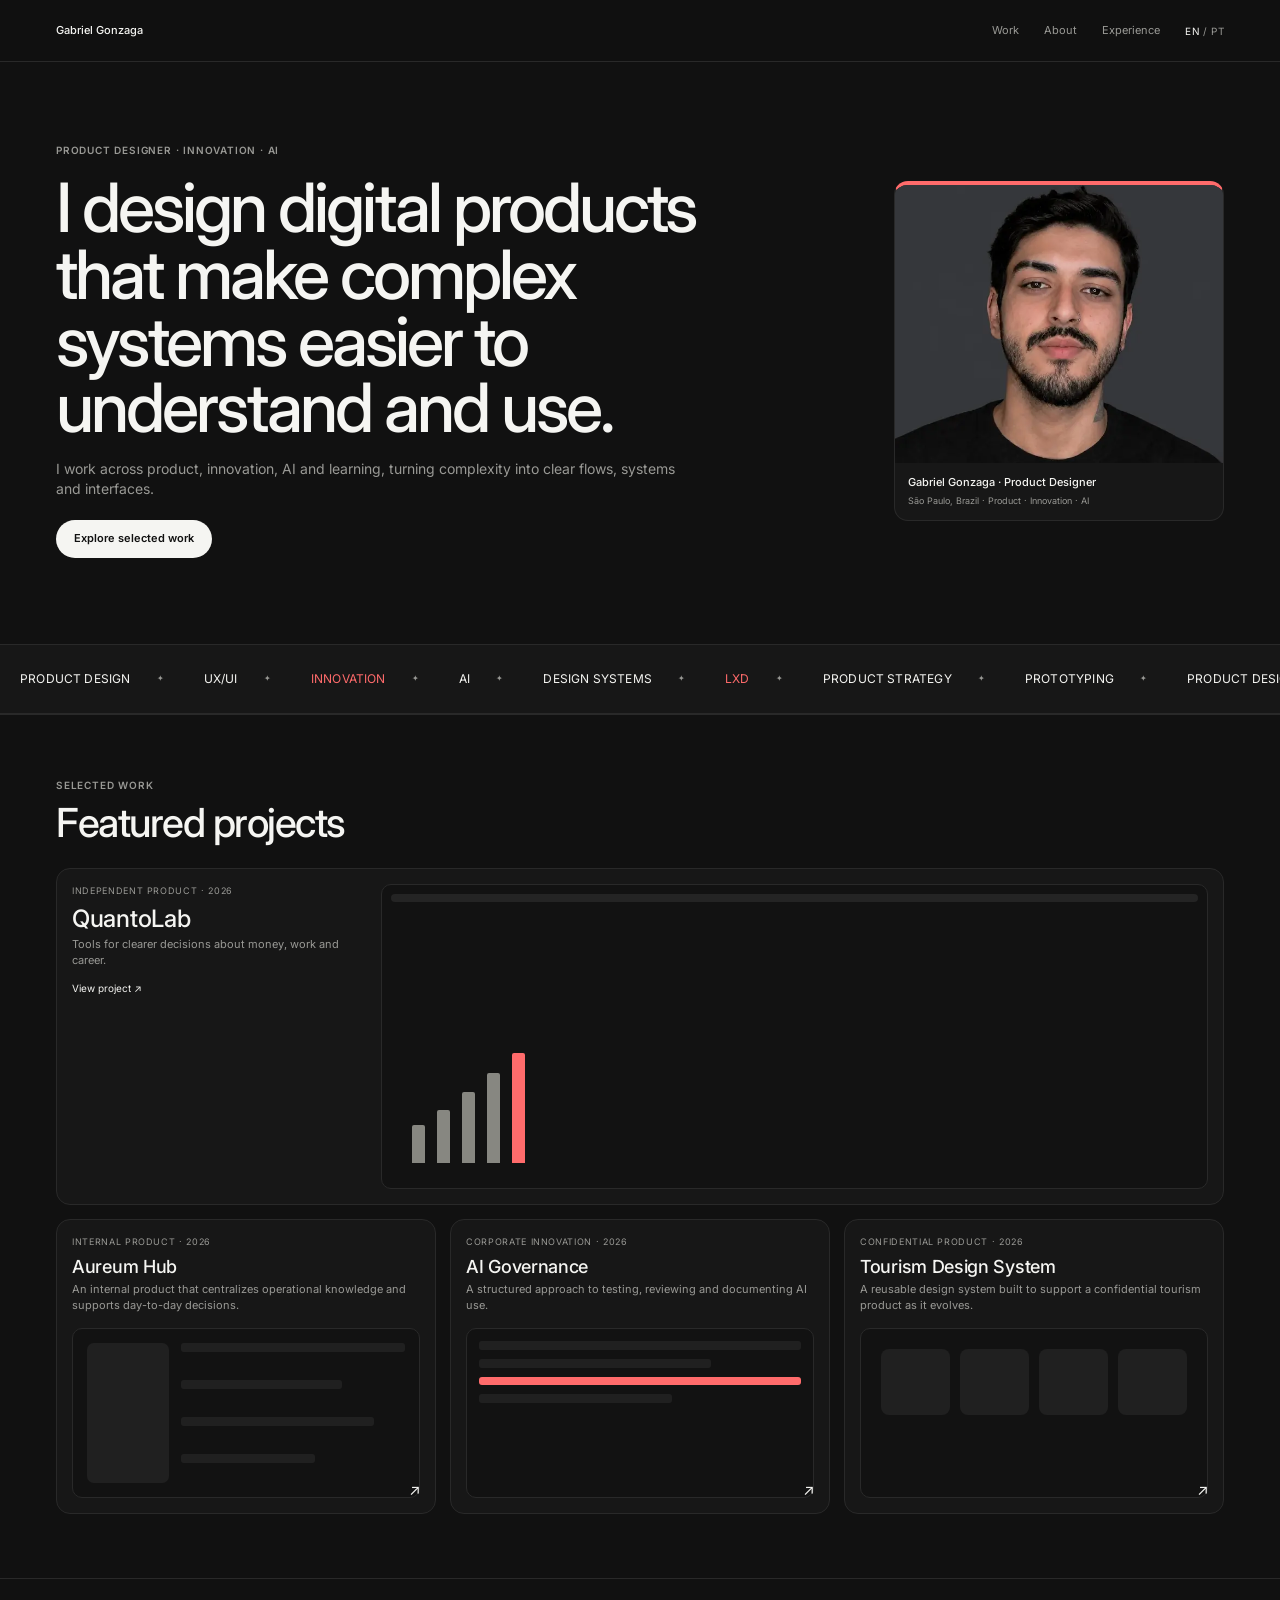
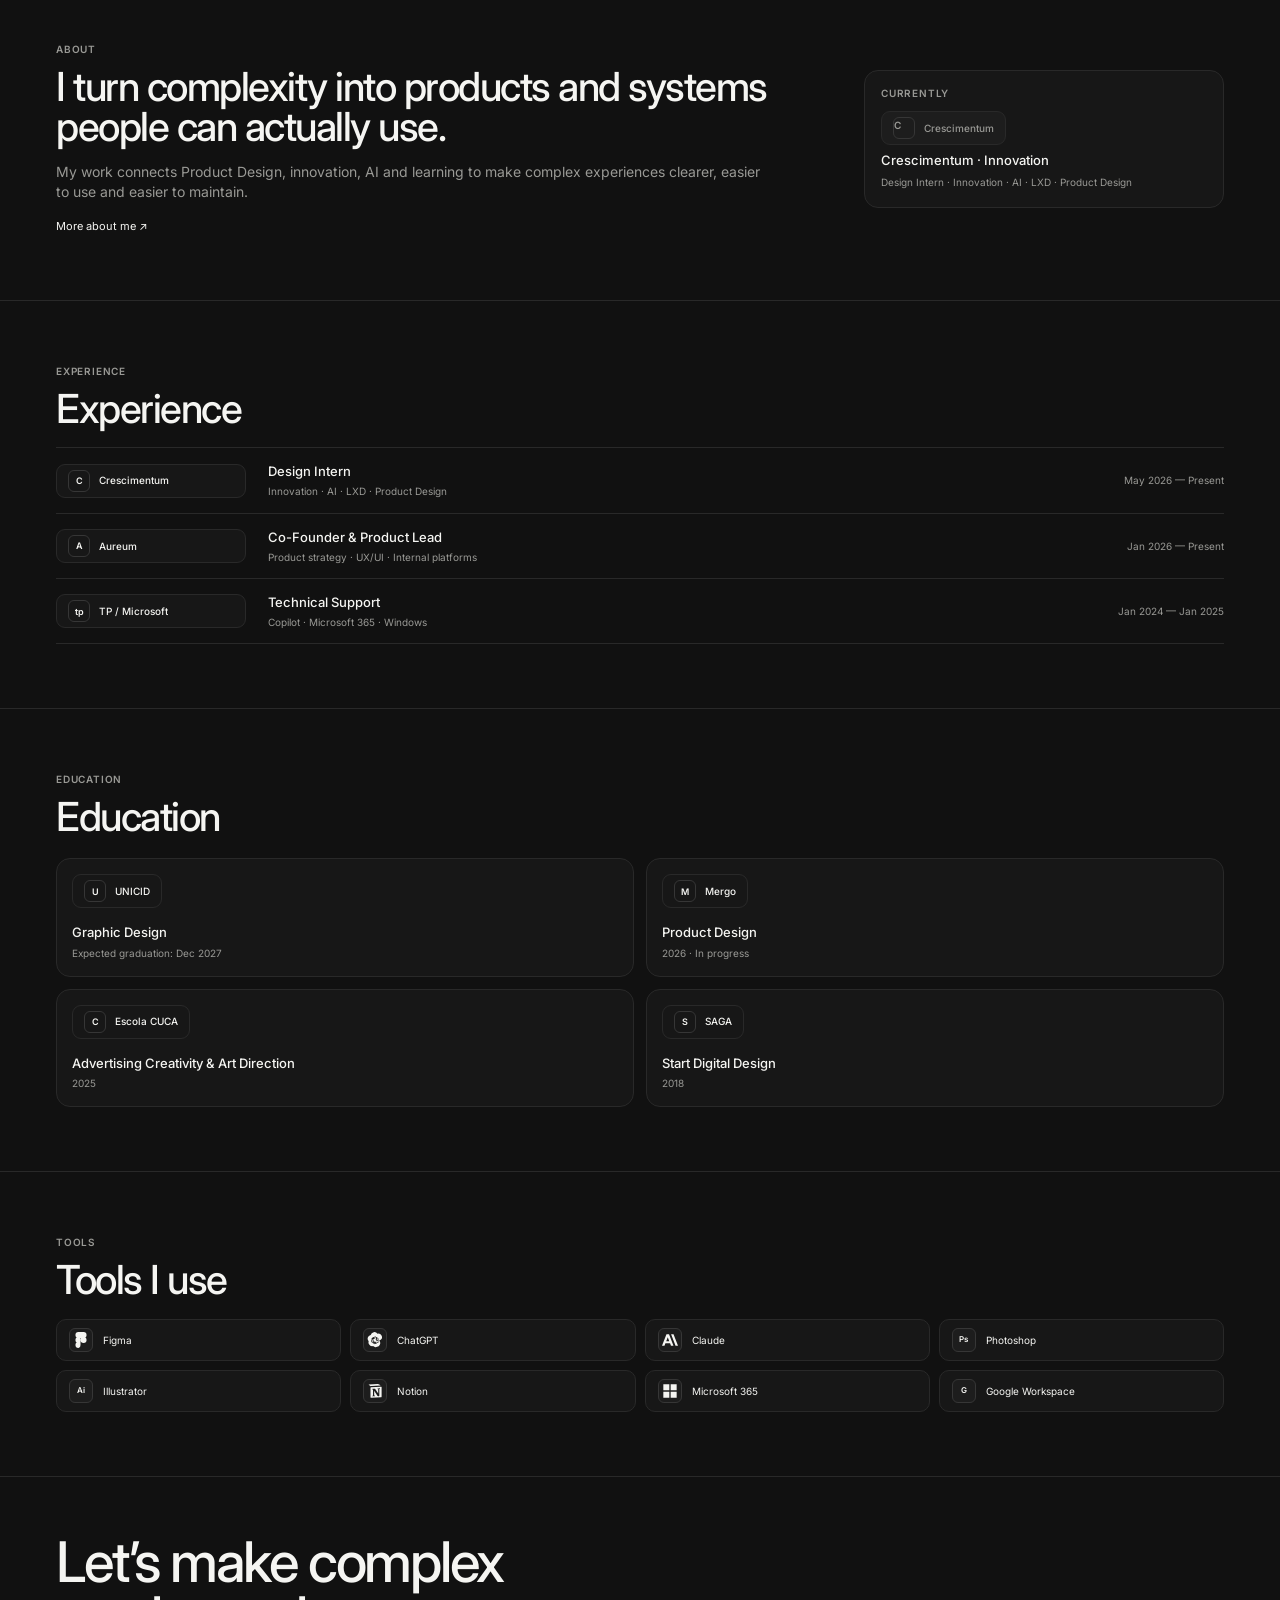
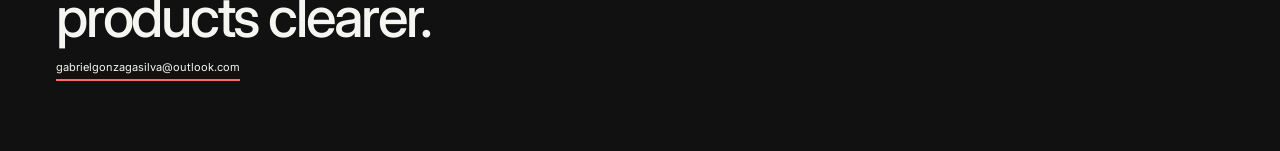
==== commit 619d6358: "Refine bilingual portfolio copy for native EN and PT-BR" ====
--- a/portfolio/index.html
+++ b/portfolio/index.html
@@ -4,9 +4,9 @@
 <meta charset="utf-8">
 <meta name="viewport" content="width=device-width,initial-scale=1,viewport-fit=cover">
 <meta name="theme-color" content="#111111">
-<meta name="description" content="Gabriel Gonzaga — Product Designer working across digital products, innovation, AI and learning experiences.">
+<meta name="description" content="Gabriel Gonzaga — Product Designer working across digital products, innovation, AI and learning, with a focus on clear systems and usable experiences.">
 <meta property="og:title" content="Gabriel Gonzaga — Product Designer">
-<meta property="og:description" content="Product Design, Innovation, AI, UX/UI and systems thinking.">
+<meta property="og:description" content="Product Design, UX/UI, innovation, AI and design systems.">
 <meta property="og:type" content="website">
 <link rel="icon" type="image/svg+xml" href="favicon.svg">
 <title>Gabriel Gonzaga — Product Designer</title>
@@ -30,44 +30,44 @@
   <section class="hero">
     <div class="container hero-grid">
       <div class="hero-copy">
-        <p class="hero-kicker">Product Designer · Innovation · AI</p>
-        <h1 data-en="I design digital products that make complex systems easier to use." data-pt="Eu desenho produtos digitais que tornam sistemas complexos mais fáceis de usar.">I design digital products that make complex systems easier to use.</h1>
-        <p class="hero-sub" data-en="Product Designer working across product, innovation, AI and learning — with a focus on clarity, systems and usable interfaces." data-pt="Product Designer atuando entre produto, inovação, IA e aprendizagem — com foco em clareza, sistemas e interfaces utilizáveis.">Product Designer working across product, innovation, AI and learning — with a focus on clarity, systems and usable interfaces.</p>
-        <a class="primary-btn" href="#work" data-en="View selected work" data-pt="Ver projetos selecionados">View selected work</a>
+        <p class="hero-kicker" data-en="Product Designer · Innovation · AI" data-pt="Product Designer · Inovação · IA">Product Designer · Innovation · AI</p>
+        <h1 data-en="I design digital products that make complex systems easier to understand and use." data-pt="Projeto produtos digitais para tornar sistemas complexos mais claros, úteis e fáceis de usar.">I design digital products that make complex systems easier to understand and use.</h1>
+        <p class="hero-sub" data-en="I work across product, innovation, AI and learning, turning complexity into clear flows, systems and interfaces." data-pt="Atuo entre produto, inovação, IA e aprendizagem, transformando complexidade em fluxos, sistemas e interfaces mais claros.">I work across product, innovation, AI and learning, turning complexity into clear flows, systems and interfaces.</p>
+        <a class="primary-btn" href="#work" data-en="Explore selected work" data-pt="Ver projetos em destaque">Explore selected work</a>
       </div>
       <aside class="portrait-card" aria-label="Gabriel Gonzaga profile">
         <div class="portrait"><img src="gabriel-profile-hd.svg" alt="Gabriel Gonzaga" width="800" height="1000" fetchpriority="high"></div>
-        <div class="portrait-meta"><strong>Gabriel Gonzaga · Product Designer</strong><span>São Paulo, Brazil · Product · Innovation · AI</span></div>
+        <div class="portrait-meta"><strong>Gabriel Gonzaga · Product Designer</strong><span data-en="São Paulo, Brazil · Product · Innovation · AI" data-pt="São Paulo, Brasil · Produto · Inovação · IA">São Paulo, Brazil · Product · Innovation · AI</span></div>
       </aside>
     </div>
   </section>
 
   <div class="marquee" aria-label="Areas of practice">
     <div class="marquee-track">
-      <div class="marquee-group" aria-hidden="false"><span>Product Design</span><span>UX/UI</span><span>Innovation</span><span>AI</span><span>Design Systems</span><span>LXD</span><span>Product Strategy</span><span>Prototyping</span></div>
-      <div class="marquee-group" aria-hidden="true"><span>Product Design</span><span>UX/UI</span><span>Innovation</span><span>AI</span><span>Design Systems</span><span>LXD</span><span>Product Strategy</span><span>Prototyping</span></div>
+      <div class="marquee-group" aria-hidden="false"><span>Product Design</span><span>UX/UI</span><span data-en="Innovation" data-pt="Inovação">Innovation</span><span data-en="AI" data-pt="IA">AI</span><span>Design Systems</span><span>LXD</span><span data-en="Product Strategy" data-pt="Estratégia de Produto">Product Strategy</span><span data-en="Prototyping" data-pt="Prototipação">Prototyping</span></div>
+      <div class="marquee-group" aria-hidden="true"><span>Product Design</span><span>UX/UI</span><span data-en="Innovation" data-pt="Inovação">Innovation</span><span data-en="AI" data-pt="IA">AI</span><span>Design Systems</span><span>LXD</span><span data-en="Product Strategy" data-pt="Estratégia de Produto">Product Strategy</span><span data-en="Prototyping" data-pt="Prototipação">Prototyping</span></div>
     </div>
   </div>
 
   <section class="page-section" id="work">
     <div class="container">
-      <div class="section-head"><div><p class="eyebrow" data-en="Selected work" data-pt="Projetos selecionados">Selected work</p><h2 class="section-title" data-en="Selected work" data-pt="Projetos selecionados">Selected work</h2></div></div>
+      <div class="section-head"><div><p class="eyebrow" data-en="Selected work" data-pt="Projetos selecionados">Selected work</p><h2 class="section-title" data-en="Featured projects" data-pt="Projetos em destaque">Featured projects</h2></div></div>
       <div class="work-grid">
         <a class="project-card featured" href="projects/quanto-lab.html">
-          <div class="project-copy"><div class="project-meta" data-en="Independent product · 2026" data-pt="Produto independente · 2026">Independent product · 2026</div><h3>QuantoLab</h3><p data-en="Decision tools for work, career and money." data-pt="Ferramentas de decisão para trabalho, carreira e dinheiro.">Decision tools for work, career and money.</p><span class="project-link" data-en="View case ↗" data-pt="Ver case ↗">View case ↗</span></div>
+          <div class="project-copy"><div class="project-meta" data-en="Independent product · 2026" data-pt="Produto independente · 2026">Independent product · 2026</div><h3>QuantoLab</h3><p data-en="Tools for clearer decisions about money, work and career." data-pt="Ferramentas para apoiar decisões mais claras sobre dinheiro, trabalho e carreira.">Tools for clearer decisions about money, work and career.</p><span class="project-link" data-en="View project ↗" data-pt="Ver projeto ↗">View project ↗</span></div>
           <div class="project-preview preview-quantolab" aria-hidden="true"><div class="preview-bar"></div><div class="chart"><i></i><i></i><i></i><i></i><i></i></div></div>
         </a>
-        <a class="project-card" href="projects/aureum-hub.html"><div class="project-meta" data-en="Internal product · 2026" data-pt="Produto interno · 2026">Internal product · 2026</div><h3>Aureum Hub</h3><p data-en="Operational information and decision support." data-pt="Informação operacional e apoio à decisão.">Operational information and decision support.</p><div class="project-preview preview-aureum" aria-hidden="true"><div class="preview-lines"><span></span><span></span><span></span><span></span></div></div><span class="project-arrow">↗</span></a>
-        <a class="project-card" href="projects/ai-governance.html"><div class="project-meta" data-en="Corporate innovation · 2026" data-pt="Inovação corporativa · 2026">Corporate innovation · 2026</div><h3 data-en="AI Governance" data-pt="Governança de IA">AI Governance</h3><p data-en="Testing, review and documentation for AI." data-pt="Testes, revisão e documentação para IA.">Testing, review and documentation for AI.</p><div class="project-preview preview-ai" aria-hidden="true"><div class="preview-lines"><span></span><span></span><span></span><span></span></div></div><span class="project-arrow">↗</span></a>
-        <a class="project-card" href="projects/tourism-design-system.html"><div class="project-meta" data-en="Confidential product · 2026" data-pt="Produto confidencial · 2026">Confidential product · 2026</div><h3 data-en="Tourism Design System" data-pt="Design System de Turismo">Tourism Design System</h3><p data-en="Reusable foundations, components and patterns." data-pt="Fundamentos, componentes e padrões reutilizáveis.">Reusable foundations, components and patterns.</p><div class="project-preview preview-tourism" aria-hidden="true"><div class="tiles"><i></i><i></i><i></i><i></i></div></div><span class="project-arrow">↗</span></a>
+        <a class="project-card" href="projects/aureum-hub.html"><div class="project-meta" data-en="Internal product · 2026" data-pt="Produto interno · 2026">Internal product · 2026</div><h3>Aureum Hub</h3><p data-en="An internal product that centralizes operational knowledge and supports day-to-day decisions." data-pt="Um produto interno que centraliza conhecimento operacional e apoia decisões do dia a dia.">An internal product that centralizes operational knowledge and supports day-to-day decisions.</p><div class="project-preview preview-aureum" aria-hidden="true"><div class="preview-lines"><span></span><span></span><span></span><span></span></div></div><span class="project-arrow">↗</span></a>
+        <a class="project-card" href="projects/ai-governance.html"><div class="project-meta" data-en="Corporate innovation · 2026" data-pt="Inovação corporativa · 2026">Corporate innovation · 2026</div><h3 data-en="AI Governance" data-pt="Governança de IA">AI Governance</h3><p data-en="A structured approach to testing, reviewing and documenting AI use." data-pt="Uma abordagem estruturada para testar, revisar e documentar o uso de IA.">A structured approach to testing, reviewing and documenting AI use.</p><div class="project-preview preview-ai" aria-hidden="true"><div class="preview-lines"><span></span><span></span><span></span><span></span></div></div><span class="project-arrow">↗</span></a>
+        <a class="project-card" href="projects/tourism-design-system.html"><div class="project-meta" data-en="Confidential product · 2026" data-pt="Produto confidencial · 2026">Confidential product · 2026</div><h3 data-en="Tourism Design System" data-pt="Design System de Turismo">Tourism Design System</h3><p data-en="A reusable design system built to support a confidential tourism product as it evolves." data-pt="Um design system reutilizável para sustentar a evolução de um produto confidencial de turismo.">A reusable design system built to support a confidential tourism product as it evolves.</p><div class="project-preview preview-tourism" aria-hidden="true"><div class="tiles"><i></i><i></i><i></i><i></i></div></div><span class="project-arrow">↗</span></a>
       </div>
     </div>
   </section>
 
   <section class="page-section" id="about">
     <div class="container about-teaser">
-      <div><p class="eyebrow" data-en="About" data-pt="Sobre">About</p><h2 class="section-title" data-en="Designing clarity across product, innovation and learning." data-pt="Criando clareza entre produto, inovação e aprendizagem.">Designing clarity across product, innovation and learning.</h2><p class="section-copy" data-en="I work on digital products and systems where complexity needs to become understandable, usable and maintainable." data-pt="Trabalho em produtos e sistemas digitais nos quais a complexidade precisa se tornar compreensível, utilizável e sustentável.">I work on digital products and systems where complexity needs to become understandable, usable and maintainable.</p><a class="text-link" href="about.html" data-en="About me ↗" data-pt="Sobre mim ↗">About me ↗</a></div>
-      <aside class="current-card"><p class="eyebrow" data-en="Current" data-pt="Atual">Current</p><div class="brand-badge"><span class="brand-symbol">C</span><span class="brand-name">Crescimentum</span></div><strong>Crescimentum · Innovation</strong><span>Design Intern · Innovation · AI · LXD · Product Design</span></aside>
+      <div><p class="eyebrow" data-en="About" data-pt="Sobre">About</p><h2 class="section-title" data-en="I turn complexity into products and systems people can actually use." data-pt="Transformo complexidade em produtos e sistemas que as pessoas realmente conseguem usar.">I turn complexity into products and systems people can actually use.</h2><p class="section-copy" data-en="My work connects Product Design, innovation, AI and learning to make complex experiences clearer, easier to use and easier to maintain." data-pt="Meu trabalho conecta Product Design, inovação, IA e aprendizagem para tornar experiências complexas mais claras, simples de usar e fáceis de manter.">My work connects Product Design, innovation, AI and learning to make complex experiences clearer, easier to use and easier to maintain.</p><a class="text-link" href="about.html" data-en="More about me ↗" data-pt="Mais sobre mim ↗">More about me ↗</a></div>
+      <aside class="current-card"><p class="eyebrow" data-en="Currently" data-pt="Atualmente">Currently</p><div class="brand-badge"><span class="brand-symbol">C</span><span class="brand-name">Crescimentum</span></div><strong data-en="Crescimentum · Innovation" data-pt="Crescimentum · Inovação">Crescimentum · Innovation</strong><span data-en="Design Intern · Innovation · AI · LXD · Product Design" data-pt="Estagiário de Design · Inovação · IA · LXD · Product Design">Design Intern · Innovation · AI · LXD · Product Design</span></aside>
     </div>
   </section>
 
@@ -75,9 +75,9 @@
     <div class="container">
       <p class="eyebrow" data-en="Experience" data-pt="Experiência">Experience</p><h2 class="section-title" data-en="Experience" data-pt="Experiência">Experience</h2>
       <div class="experience-list">
-        <div class="exp-row"><div class="exp-brand"><div class="brand-badge"><span class="brand-symbol">C</span><span class="brand-name">Crescimentum</span></div></div><div class="exp-role"><span data-en="Design Intern" data-pt="Estagiário de Design">Design Intern</span><small>Innovation · AI · LXD · Product Design</small></div><div class="exp-date" data-en="May 2026 — Present" data-pt="Mai. 2026 — atual">May 2026 — Present</div></div>
-        <div class="exp-row"><div class="exp-brand"><div class="brand-badge"><span class="brand-symbol">A</span><span class="brand-name">Aureum</span></div></div><div class="exp-role">Co-Founder & Product Lead<small>Product strategy · UX/UI · Internal platforms</small></div><div class="exp-date" data-en="Jan 2026 — Present" data-pt="Jan. 2026 — atual">Jan 2026 — Present</div></div>
-        <div class="exp-row"><div class="exp-brand"><div class="brand-badge"><span class="brand-symbol">tp</span><span class="brand-name">TP / Microsoft</span></div></div><div class="exp-role"><span data-en="Technical Support" data-pt="Suporte Técnico">Technical Support</span><small>Copilot · Microsoft 365 · Windows</small></div><div class="exp-date">Jan 2024 — Jan 2025</div></div>
+        <div class="exp-row"><div class="exp-brand"><div class="brand-badge"><span class="brand-symbol">C</span><span class="brand-name">Crescimentum</span></div></div><div class="exp-role"><span data-en="Design Intern" data-pt="Estagiário de Design">Design Intern</span><small data-en="Innovation · AI · LXD · Product Design" data-pt="Inovação · IA · LXD · Product Design">Innovation · AI · LXD · Product Design</small></div><div class="exp-date" data-en="May 2026 — Present" data-pt="Mai. 2026 — atual">May 2026 — Present</div></div>
+        <div class="exp-row"><div class="exp-brand"><div class="brand-badge"><span class="brand-symbol">A</span><span class="brand-name">Aureum</span></div></div><div class="exp-role"><span data-en="Co-Founder & Product Lead" data-pt="Co-fundador & Product Lead">Co-Founder & Product Lead</span><small data-en="Product strategy · UX/UI · Internal platforms" data-pt="Estratégia de produto · UX/UI · Plataformas internas">Product strategy · UX/UI · Internal platforms</small></div><div class="exp-date" data-en="Jan 2026 — Present" data-pt="Jan. 2026 — atual">Jan 2026 — Present</div></div>
+        <div class="exp-row"><div class="exp-brand"><div class="brand-badge"><span class="brand-symbol">tp</span><span class="brand-name">TP / Microsoft</span></div></div><div class="exp-role"><span data-en="Technical Support" data-pt="Suporte Técnico">Technical Support</span><small>Copilot · Microsoft 365 · Windows</small></div><div class="exp-date" data-en="Jan 2024 — Jan 2025" data-pt="Jan. 2024 — jan. 2025">Jan 2024 — Jan 2025</div></div>
       </div>
     </div>
   </section>
@@ -86,9 +86,9 @@
     <div class="container">
       <p class="eyebrow" data-en="Education" data-pt="Formação">Education</p><h2 class="section-title" data-en="Education" data-pt="Formação">Education</h2>
       <div class="education-grid">
-        <article class="edu-card"><div class="brand-badge"><span class="brand-symbol">U</span><span class="brand-name">UNICID</span></div><h3 data-en="Graphic Design" data-pt="Design Gráfico">Graphic Design</h3><p data-en="Expected Dec 2027" data-pt="Previsão dez. 2027">Expected Dec 2027</p></article>
-        <article class="edu-card"><div class="brand-badge"><span class="brand-symbol">M</span><span class="brand-name">Mergo</span></div><h3>Product Design</h3><p data-en="2026 · Ongoing" data-pt="2026 · Em andamento">2026 · Ongoing</p></article>
-        <article class="edu-card"><div class="brand-badge"><span class="brand-symbol">C</span><span class="brand-name">Escola CUCA</span></div><h3 data-en="Advertising Creativity & Art Direction" data-pt="Criatividade Publicitária & Direção de Arte">Advertising Creativity & Art Direction</h3><p>2025</p></article>
+        <article class="edu-card"><div class="brand-badge"><span class="brand-symbol">U</span><span class="brand-name">UNICID</span></div><h3 data-en="Graphic Design" data-pt="Design Gráfico">Graphic Design</h3><p data-en="Expected graduation: Dec 2027" data-pt="Conclusão prevista: dez. 2027">Expected graduation: Dec 2027</p></article>
+        <article class="edu-card"><div class="brand-badge"><span class="brand-symbol">M</span><span class="brand-name">Mergo</span></div><h3>Product Design</h3><p data-en="2026 · In progress" data-pt="2026 · Em andamento">2026 · In progress</p></article>
+        <article class="edu-card"><div class="brand-badge"><span class="brand-symbol">C</span><span class="brand-name">Escola CUCA</span></div><h3 data-en="Advertising Creativity & Art Direction" data-pt="Criação Publicitária & Direção de Arte">Advertising Creativity & Art Direction</h3><p>2025</p></article>
         <article class="edu-card"><div class="brand-badge"><span class="brand-symbol">S</span><span class="brand-name">SAGA</span></div><h3>Start Digital Design</h3><p>2018</p></article>
       </div>
     </div>
@@ -96,7 +96,7 @@
 
   <section class="page-section">
     <div class="container">
-      <p class="eyebrow" data-en="Tools" data-pt="Ferramentas">Tools</p><h2 class="section-title" data-en="Tools I work with" data-pt="Ferramentas que uso">Tools I work with</h2>
+      <p class="eyebrow" data-en="Tools" data-pt="Ferramentas">Tools</p><h2 class="section-title" data-en="Tools I use" data-pt="Ferramentas que uso no dia a dia">Tools I use</h2>
       <div class="tools-grid">
         <div class="tool-chip"><span class="tool-icon-wrap"><svg class="brand-icon" viewBox="0 0 24 24" aria-hidden="true"><path d="M15.85 8.98h-4.59V0h4.59a4.49 4.49 0 1 1 0 8.98ZM11.26 8.98H8.15a4.49 4.49 0 1 1 0-8.98h3.11v8.98Zm0 7.51H8.15a4.49 4.49 0 1 1 0-8.98h3.11v8.98Zm-3.09 7.5a4.49 4.49 0 0 1-.02-8.98h3.11v4.44A4.54 4.54 0 0 1 8.17 24Zm7.68-7.5a4.49 4.49 0 1 1 0-8.98 4.49 4.49 0 0 1 0 8.98Z"/></svg></span><span>Figma</span></div>
         <div class="tool-chip"><span class="tool-icon-wrap"><svg class="brand-icon" viewBox="0 0 24 24" aria-hidden="true"><path d="M22.28 9.82a5.61 5.61 0 0 0-.48-4.59 5.67 5.67 0 0 0-6.1-2.72A5.68 5.68 0 0 0 5.55 4.44 5.61 5.61 0 0 0 1.83 7.2a5.67 5.67 0 0 0 .7 6.67 5.61 5.61 0 0 0 .48 4.59 5.68 5.68 0 0 0 6.1 2.72 5.67 5.67 0 0 0 6.18 1.09 5.62 5.62 0 0 0 3.74-2.76 5.67 5.67 0 0 0-.71-6.66 5.6 5.6 0 0 0 3.96-3.03Zm-10.42 8.7-4.14-2.39v-5.17l2.16 1.25v3.36l2.9 1.67-.92 1.28Zm5.3-3.06-4.14 2.39-2.9-1.67v-2.49l2.16 1.25 2.9-1.67 2.98 2.19Zm0-5.98v4.78l-2.9 1.68-2.15-1.25 2.9-1.68V9.65l2.15-.17Zm-5.3-3.06L16 8.81v3.35l-2.15 1.25V10.9l-2.9-1.67.91-2.81ZM6.56 9.48l4.14-2.39 2.9 1.67v2.49L11.45 10l-2.9 1.67-1.99-2.19Zm0 1.24 2.15 1.25v3.36l-2.15.17v-4.78Z"/></svg></span><span>ChatGPT</span></div>
@@ -111,6 +111,6 @@
   </section>
 </main>
 
-<footer class="contact"><div class="container"><h2 data-en="Let’s build clearer digital products." data-pt="Vamos construir produtos digitais mais claros.">Let’s build clearer digital products.</h2><a class="email" href="mailto:gabrielgonzagasilva@outlook.com">gabrielgonzagasilva@outlook.com</a></div></footer>
+<footer class="contact"><div class="container"><h2 data-en="Let’s make complex products clearer." data-pt="Vamos tornar produtos complexos mais claros.">Let’s make complex products clearer.</h2><a class="email" href="mailto:gabrielgonzagasilva@outlook.com">gabrielgonzagasilva@outlook.com</a></div></footer>
 </body>
-</html>
+</html>
--- a/portfolio/figma-portfolio.css
+++ b/portfolio/figma-portfolio.css
@@ -1,59 +1,74 @@
+@import url('https://fonts.googleapis.com/css2?family=Inter:wght@400;500;600&display=swap');
+
 /* Gabriel Gonzaga — Portfolio V4.1
-   Dark-only editorial system. Source of truth: approved Figma V4.1. */
+   Single production design system. Source of truth: cleaned Figma V4.1. */
 
 :root{
   --bg:#111111;
   --surface:#171717;
   --surface-2:#1d1d1d;
-  --surface-3:#222222;
   --text:#f5f5f2;
-  --muted:#9a9a95;
-  --muted-2:#72726d;
+  --muted:#999995;
   --line:#292929;
-  --line-strong:#363636;
   --accent:#ff6b6b;
-  --white:#fff;
+  --space-8:8px;
+  --space-12:12px;
+  --space-16:16px;
+  --space-20:20px;
+  --space-24:24px;
+  --space-32:32px;
+  --space-40:40px;
+  --space-48:48px;
+  --space-64:64px;
+  --space-80:80px;
+  --radius-8:8px;
+  --radius-10:10px;
+  --radius-12:12px;
+  --radius-14:14px;
+  --radius-pill:999px;
   --max:1440px;
   --gutter:72px;
-  --radius:14px;
   --header-h:62px;
+  --marquee-duration:20s;
 }
 
 *{box-sizing:border-box}
-html{scroll-behavior:smooth;background:var(--bg);color-scheme:dark}
-body{margin:0;background:var(--bg);color:var(--text);font-family:"Helvetica Neue",Helvetica,Arial,sans-serif;font-size:16px;line-height:1.45;-webkit-font-smoothing:antialiased;overflow-x:hidden}
+html{background:var(--bg);color:var(--text);color-scheme:dark;scroll-behavior:smooth}
+body{margin:0;background:var(--bg);color:var(--text);font-family:Inter,"Helvetica Neue",Arial,sans-serif;font-size:14px;line-height:1.45;-webkit-font-smoothing:antialiased;overflow-x:hidden}
 img{display:block;max-width:100%}
 a{color:inherit;text-decoration:none}
-button{font:inherit;color:inherit}
+button,input,textarea,select{font:inherit;color:inherit}
 svg{display:block}
 ::selection{background:var(--accent);color:#111}
+:focus-visible{outline:2px solid var(--accent);outline-offset:3px}
+[id]{scroll-margin-top:calc(var(--header-h) + 14px)}
 
 .container{width:min(100%,var(--max));margin-inline:auto;padding-inline:var(--gutter)}
-.page-section{padding:66px 0;border-top:1px solid var(--line)}
-.eyebrow{margin:0 0 12px;color:var(--muted);font-size:10px;line-height:1.2;letter-spacing:.09em;text-transform:uppercase}
-.section-title{margin:0;font-size:clamp(34px,3vw,47px);font-weight:500;letter-spacing:-.038em;line-height:1}
-.section-copy{max-width:710px;margin:14px 0 0;color:var(--muted);font-size:14px}
+.page-section{padding:64px 0;border-top:1px solid var(--line)}
+.eyebrow{margin:0 0 12px;color:var(--muted);font-size:10px;line-height:1.2;font-weight:600;letter-spacing:.8px;text-transform:uppercase}
+.section-title{margin:0;font-size:40px;font-weight:500;letter-spacing:-1.5px;line-height:1.02}
+.section-copy{max-width:710px;margin:14px 0 0;color:var(--muted);font-size:14px;line-height:1.45}
 
 /* Header */
-.site-header{position:sticky;top:0;z-index:50;height:var(--header-h);background:rgba(17,17,17,.96);border-bottom:1px solid var(--line);backdrop-filter:blur(12px)}
+.site-header{position:sticky;top:0;z-index:50;height:var(--header-h);background:rgba(17,17,17,.96);border-bottom:1px solid var(--line);backdrop-filter:blur(12px);-webkit-backdrop-filter:blur(12px)}
 .header-inner{height:100%;display:flex;align-items:center;justify-content:space-between;gap:30px}
-.brand{font-size:12px;font-weight:600;letter-spacing:-.01em;white-space:nowrap}
-.nav{display:flex;align-items:center;gap:25px;color:var(--muted);font-size:11px}
+.brand{font-size:11px;font-weight:500;white-space:nowrap}
+.nav{display:flex;align-items:center;gap:25px;color:var(--muted);font-size:11px;line-height:1.2}
 .nav a,.lang-toggle{transition:color .18s ease}
 .nav a:hover,.nav a:focus-visible,.lang-toggle:hover,.lang-toggle:focus-visible{color:var(--text)}
 .lang-toggle{border:0;background:transparent;padding:5px 0;cursor:pointer;color:var(--muted);font-size:10px;letter-spacing:.04em}
 .lang-toggle .active{color:var(--text)}
 
-/* Hero V4.1 */
+/* Hero */
 .hero{padding:54px 0 58px}
 .hero-grid{display:grid;grid-template-columns:minmax(0,1fr) 360px;gap:clamp(44px,7vw,108px);align-items:center;min-height:470px}
-.hero-copy{max-width:930px}
-.hero-kicker{margin:0 0 18px;color:var(--muted);font-size:10px;letter-spacing:.08em;text-transform:uppercase}
-.hero h1{margin:0;max-width:900px;font-size:clamp(58px,5.4vw,80px);font-weight:500;letter-spacing:-.052em;line-height:.98}
-.hero-sub{max-width:620px;margin:18px 0 0;color:var(--muted);font-size:13px}
-.primary-btn{display:inline-flex;align-items:center;justify-content:center;min-height:38px;margin-top:20px;padding:0 18px;border-radius:999px;background:var(--text);color:#111;font-size:11px;font-weight:600;transition:transform .18s ease,background .18s ease}
-.primary-btn:hover,.primary-btn:focus-visible{transform:translateY(-1px);background:#fff}
-.portrait-card{overflow:hidden;border:1px solid var(--line);border-top:4px solid var(--accent);border-radius:14px;background:var(--surface)}
+.hero-copy{max-width:930px;min-width:0}
+.hero-kicker{margin:0 0 18px;color:var(--muted);font-size:10px;line-height:1.2;font-weight:600;letter-spacing:.8px;text-transform:uppercase}
+.hero h1{margin:0;max-width:900px;font-size:72px;font-weight:500;letter-spacing:-3px;line-height:.98;text-wrap:balance}
+.hero-sub{max-width:620px;margin:18px 0 0;color:var(--muted);font-size:14px;line-height:1.45}
+.primary-btn{display:inline-flex;align-items:center;justify-content:center;min-height:38px;margin-top:20px;padding:0 18px;border-radius:var(--radius-pill);background:var(--text);color:#111;font-size:11px;font-weight:600;transition:transform .18s ease,background .18s ease}
+.primary-btn:hover{transform:translateY(-1px);background:#fff}
+.portrait-card{overflow:hidden;border:1px solid var(--line);border-top:4px solid var(--accent);border-radius:var(--radius-14);background:var(--surface)}
 .portrait{width:100%;aspect-ratio:1.18/1;overflow:hidden;background:#34383a}
 .portrait img{width:100%;height:100%;object-fit:cover;object-position:center 34%}
 .portrait-meta{padding:12px 13px 13px}
@@ -62,9 +77,9 @@
 
 /* Infinite marquee */
 .marquee{position:relative;width:100%;overflow:hidden;border-top:1px solid var(--line);border-bottom:1px solid var(--line);background:var(--surface);white-space:nowrap}
-.marquee-track{display:flex;width:max-content;will-change:transform;animation:marquee-left 28s linear infinite}
+.marquee-track{display:flex;width:max-content;will-change:transform;animation:marquee-left var(--marquee-duration) linear infinite}
 .marquee-group{display:flex;align-items:center;flex-shrink:0;height:68px}
-.marquee-group span{display:inline-flex;align-items:center;gap:26px;padding-inline:20px;font-size:12px;letter-spacing:.015em;text-transform:uppercase}
+.marquee-group span{display:inline-flex;align-items:center;padding-inline:20px;font-size:12px;letter-spacing:.015em;text-transform:uppercase}
 .marquee-group span:nth-child(3n){color:var(--accent)}
 .marquee-group span::after{content:"✦";margin-left:26px;color:var(--muted);font-size:8px}
 @keyframes marquee-left{to{transform:translateX(-50%)}}
@@ -72,17 +87,17 @@
 /* Selected Work */
 .section-head{display:flex;align-items:end;justify-content:space-between;gap:32px;margin-bottom:24px}
 .work-grid{display:grid;grid-template-columns:repeat(3,minmax(0,1fr));gap:14px}
-.project-card{position:relative;display:flex;flex-direction:column;min-width:0;padding:15px;border:1px solid var(--line);border-radius:var(--radius);background:var(--surface);transition:transform .18s ease,border-color .18s ease,background .18s ease}
-.project-card:hover,.project-card:focus-visible{transform:translateY(-2px);border-color:#414141;background:#191919}
+.project-card{position:relative;display:flex;flex-direction:column;min-width:0;padding:15px;border:1px solid var(--line);border-radius:var(--radius-14);background:var(--surface);transition:transform .18s ease,border-color .18s ease,background .18s ease}
+.project-card:hover{transform:translateY(-2px);border-color:#414141;background:#191919}
 .project-card.featured{grid-column:1/-1;display:grid;grid-template-columns:minmax(245px,.55fr) minmax(0,1.55fr);gap:16px;min-height:335px}
 .project-copy{display:flex;flex-direction:column;align-items:flex-start;min-width:0}
-.project-meta{color:var(--muted);font-size:9px;text-transform:uppercase;letter-spacing:.065em}
-.project-card h3{margin:9px 0 5px;font-size:21px;font-weight:500;letter-spacing:-.03em}
-.project-card.featured h3{font-size:26px}
+.project-meta{color:var(--muted);font-size:9px;text-transform:uppercase;letter-spacing:.65px}
+.project-card h3{margin:9px 0 5px;font-size:18px;font-weight:500;letter-spacing:-.3px;line-height:1.1}
+.project-card.featured h3{font-size:24px}
 .project-card p{margin:0;color:var(--muted);font-size:11px;line-height:1.45}
-.project-link{display:inline-flex;margin-top:12px;font-size:10px;color:var(--text)}
+.project-link{display:inline-flex;margin-top:12px;font-size:10px}
 .project-arrow{position:absolute;right:14px;bottom:12px;font-size:15px}
-.project-preview{position:relative;overflow:hidden;min-height:170px;margin-top:14px;border:1px solid var(--line);border-radius:10px;background:#121212}
+.project-preview{position:relative;overflow:hidden;min-height:170px;margin-top:14px;border:1px solid var(--line);border-radius:var(--radius-10);background:#121212}
 .project-card.featured .project-preview{height:100%;min-height:305px;margin:0}
 .preview-bar{height:8px;margin:9px;border-radius:4px;background:#242424}
 .preview-lines{display:grid;gap:9px;padding:12px}
@@ -98,16 +113,16 @@
 /* About teaser */
 .about-teaser{display:grid;grid-template-columns:minmax(0,1fr) 360px;gap:64px;align-items:center}
 .about-teaser .section-title{max-width:760px}
-.current-card{padding:16px;border:1px solid var(--line);border-radius:var(--radius);background:var(--surface)}
+.current-card{padding:16px;border:1px solid var(--line);border-radius:var(--radius-14);background:var(--surface)}
 .current-card strong{display:block;margin:6px 0 5px;font-size:13px;font-weight:500}
 .current-card span{display:block;color:var(--muted);font-size:10px;line-height:1.55}
-.text-link{display:inline-flex;margin-top:16px;font-size:11px;border-bottom:1px solid transparent}
-.text-link:hover,.text-link:focus-visible{border-color:var(--accent)}
+.text-link,.resume-link{display:inline-flex;margin-top:16px;font-size:11px;border-bottom:1px solid transparent}
+.text-link:hover,.resume-link:hover{border-color:var(--accent)}
 
 /* Brand system */
 .brand-badge{display:inline-flex;align-items:center;gap:9px;min-width:0;height:34px;padding:0 11px;border:1px solid var(--line);border-radius:9px;background:var(--surface-2)}
-.brand-badge .brand-symbol{display:grid;place-items:center;flex:0 0 22px;width:22px;height:22px;border:1px solid var(--line-strong);border-radius:6px;color:var(--text);font-size:9px;font-weight:600;text-transform:none}
-.brand-badge .brand-name{min-width:0;color:var(--text);font-size:10px;font-weight:500;white-space:nowrap;overflow:hidden;text-overflow:ellipsis}
+.brand-symbol{display:grid;place-items:center;flex:0 0 22px;width:22px;height:22px;border:1px solid #363636;border-radius:6px;color:var(--text);font-size:9px;font-weight:600}
+.brand-name{min-width:0;color:var(--text);font-size:10px;font-weight:500;white-space:nowrap;overflow:hidden;text-overflow:ellipsis}
 .brand-icon{width:16px;height:16px;fill:currentColor;color:var(--text)}
 .brand-icon.stroke{fill:none;stroke:currentColor;stroke-width:1.5}
 
@@ -121,112 +136,142 @@
 
 /* Education */
 .education-grid{display:grid;grid-template-columns:repeat(2,minmax(0,1fr));gap:12px;margin-top:20px}
-.edu-card{padding:15px;border:1px solid var(--line);border-radius:var(--radius);background:var(--surface)}
+.edu-card{padding:15px;border:1px solid var(--line);border-radius:var(--radius-14);background:var(--surface)}
 .edu-card .brand-badge{background:transparent}
 .edu-card h3{margin:15px 0 4px;font-size:13px;font-weight:500}
 .edu-card p{margin:0;color:var(--muted);font-size:10px}
+.education-grid.four{grid-template-columns:repeat(2,minmax(0,1fr))}
 
 /* Tools */
 .tools-grid{display:grid;grid-template-columns:repeat(4,minmax(0,1fr));gap:9px;margin-top:18px}
-.tool-chip{display:flex;align-items:center;gap:10px;min-width:0;height:42px;padding:0 12px;border:1px solid var(--line);border-radius:10px;background:var(--surface);font-size:10px;white-space:nowrap;overflow:hidden}
-.tool-icon-wrap{display:grid;place-items:center;flex:0 0 24px;width:24px;height:24px;border:1px solid var(--line-strong);border-radius:6px;background:var(--surface-2);color:var(--text)}
-.tool-chip span{overflow:hidden;text-overflow:ellipsis;color:var(--text)}
+.tool-chip{display:flex;align-items:center;gap:10px;min-width:0;height:42px;padding:0 12px;border:1px solid var(--line);border-radius:var(--radius-10);background:var(--surface);font-size:10px;white-space:nowrap;overflow:hidden}
+.tool-icon-wrap{display:grid;place-items:center;flex:0 0 24px;width:24px;height:24px;border:1px solid #363636;border-radius:6px;background:var(--surface-2);color:var(--text)}
+.tool-chip>span:last-child{min-width:0;flex:1;overflow:hidden;text-overflow:ellipsis;color:var(--text)}
 .tool-letter{font-size:8px;font-weight:600;letter-spacing:-.02em}
 
 /* Contact */
 .contact{padding:58px 0 70px;border-top:1px solid var(--line)}
-.contact h2{max-width:610px;margin:0;font-size:clamp(42px,4.45vw,64px);font-weight:500;letter-spacing:-.047em;line-height:.98}
+.contact h2{width:100%;max-width:610px;margin:0;font-size:56px;font-weight:500;letter-spacing:-2.2px;line-height:.98;overflow-wrap:anywhere}
 .contact a.email{display:inline-block;margin-top:15px;padding-bottom:4px;border-bottom:2px solid var(--accent);font-size:11px}
 
-/* About page V4.1 */
+/* About page */
 .about-hero{padding:58px 0 68px}
 .about-hero-grid{display:grid;grid-template-columns:minmax(0,1fr) 380px;gap:78px;align-items:center}
-.about-hero h1{max-width:800px;margin:0;font-size:clamp(58px,5.15vw,76px);font-weight:500;line-height:.99;letter-spacing:-.047em}
-.about-hero .lead{max-width:740px;margin:18px 0 0;color:var(--muted);font-size:13px}
+.about-hero h1{max-width:800px;margin:0;font-size:72px;font-weight:500;line-height:.98;letter-spacing:-3px;text-wrap:balance}
+.about-hero .lead{max-width:740px;margin:18px 0 0;color:var(--muted);font-size:14px;line-height:1.45}
 .about-hero .portrait-card{width:380px}
 .principles{display:grid;grid-template-columns:repeat(3,minmax(0,1fr));gap:10px;margin-top:20px}
-.principle{display:grid;grid-template-columns:34px 1fr;gap:10px;padding:14px;border:1px solid var(--line);border-radius:var(--radius);background:var(--surface)}
+.principle{display:grid;grid-template-columns:34px 1fr;gap:10px;padding:14px;border:1px solid var(--line);border-radius:var(--radius-14);background:var(--surface)}
 .principle .num{color:var(--accent);font-size:10px}.principle h3{margin:0 0 3px;font-size:12px;font-weight:500}.principle p{margin:0;color:var(--muted);font-size:10px}
-.education-grid.four{grid-template-columns:repeat(2,minmax(0,1fr))}
-.resume-link{display:inline-flex;margin-bottom:16px;font-size:11px}
-
-/* Case study V4.1 */
+.resume-link{margin:0 0 16px}
+
+/* Case studies */
 .case-hero{padding:54px 0 30px}
-.case-hero h1{margin:12px 0 0;font-size:clamp(58px,5.2vw,80px);line-height:.98;letter-spacing:-.047em;font-weight:500}
+.case-hero h1{max-width:100%;margin:12px 0 0;font-size:72px;line-height:.98;letter-spacing:-3px;font-weight:500;text-wrap:balance;overflow-wrap:anywhere}
 .case-intro{max-width:760px;margin:17px 0 0;color:var(--muted);font-size:13px}
-.role-card{display:grid;grid-template-columns:auto 1fr 110px;gap:18px;align-items:center;margin-top:22px;padding:13px 14px;border:1px solid var(--line);border-radius:var(--radius);background:var(--surface)}
-.role-tag{display:inline-flex;align-items:center;min-height:30px;padding:0 11px;border:1px solid var(--line-strong);border-radius:8px;font-size:10px;white-space:nowrap}
+.role-card{display:grid;grid-template-columns:auto 1fr 110px;gap:18px;align-items:center;margin-top:22px;padding:13px 14px;border:1px solid var(--line);border-radius:var(--radius-14);background:var(--surface)}
+.role-tag{display:inline-flex;align-items:center;min-height:30px;padding:0 11px;border:1px solid #363636;border-radius:8px;font-size:10px;white-space:nowrap}
 .role-copy span{display:block;color:var(--muted);font-size:9px;text-transform:uppercase}.role-copy strong{display:block;margin-top:3px;font-size:11px;font-weight:500}.role-card time{color:var(--muted);font-size:10px;text-align:right}
-.case-preview{height:400px;margin-top:30px;border:1px solid var(--line);border-radius:var(--radius);background:#121212;overflow:hidden}
+.case-preview{height:400px;margin-top:30px;border:1px solid var(--line);border-radius:var(--radius-14);background:#121212;overflow:hidden}
 .case-preview .project-preview{height:100%;min-height:0;margin:0;border:0;border-radius:0}
 .case-body{padding:30px 0 62px}
 .case-block{padding:32px 0;border-top:1px solid var(--line)}
 .case-block:first-child{border-top:0;padding-top:18px}
-.case-block h2{margin:0;font-size:clamp(31px,2.9vw,43px);font-weight:500;letter-spacing:-.036em}.case-block>p{max-width:790px;margin:10px 0 0;color:var(--muted);font-size:12px}
-.approach-grid{display:grid;grid-template-columns:repeat(3,minmax(0,1fr));gap:10px;margin-top:16px}
-.approach-item{display:grid;grid-template-columns:26px 1fr;gap:9px;padding:13px;border:1px solid var(--line);border-radius:11px;background:var(--surface);font-size:11px}.approach-item b{color:var(--accent);font-size:9px;font-weight:500}.approach-item span small{display:block;margin-top:4px;color:var(--muted);font-size:9px}
-.artifacts{display:grid;grid-template-columns:repeat(2,minmax(0,1fr));gap:10px;margin-top:16px}.artifact{padding:14px;border:1px solid var(--line);border-radius:11px;background:var(--surface)}.artifact strong{display:block;font-size:12px;font-weight:500}.artifact span{display:block;margin-top:4px;color:var(--muted);font-size:10px}
-.next-project{display:block;margin-top:22px;padding:17px;border:1px solid var(--line);border-radius:var(--radius);background:var(--surface)}.next-project small{display:block;color:var(--muted);font-size:9px;text-transform:uppercase}.next-project strong{display:block;margin-top:5px;font-size:23px;font-weight:500}
+.case-block h2{margin:0;font-size:40px;font-weight:500;letter-spacing:-1.5px;line-height:1.02}.case-block>p{max-width:790px;margin:10px 0 0;color:var(--muted);font-size:12px}
+.approach-grid{display:grid;grid-template-columns:repeat(3,minmax(0,1fr));gap:10px;margin-top:18px}
+.approach-item{display:grid;grid-template-columns:28px minmax(0,1fr);gap:9px;padding:14px;border:1px solid var(--line);border-radius:var(--radius-12);background:var(--surface);font-size:11px}.approach-item b{color:var(--accent);font-size:10px;font-weight:500}.approach-item span{min-width:0}.approach-item small{display:block;margin-top:5px;color:var(--muted);font-size:9px;line-height:1.45}
+.artifacts{display:grid;grid-template-columns:repeat(2,minmax(0,1fr));gap:10px;margin-top:18px}.artifact{padding:14px;border:1px solid var(--line);border-radius:var(--radius-12);background:var(--surface)}.artifact strong{display:block;font-size:11px;font-weight:500}.artifact span{display:block;margin-top:4px;color:var(--muted);font-size:9px}
+.next-project{display:block;margin-top:26px;padding:18px;border:1px solid var(--line);border-radius:var(--radius-14);background:var(--surface)}.next-project small{display:block;color:var(--muted);font-size:9px;text-transform:uppercase}.next-project strong{display:block;margin-top:6px;font-size:22px;font-weight:500}
 .back-link{display:inline-flex;margin-top:18px;color:var(--muted);font-size:10px}.back-link:hover{color:var(--text)}
 
-/* Responsive */
+/* Résumé — current V4.1 system */
+.resume-page .site-header{position:sticky}
+.resume-main{padding:48px 0 68px}
+.resume-hero{padding:24px 0 44px;border-bottom:1px solid var(--line)}
+.resume-hero h1{margin:0;font-size:64px;font-weight:500;letter-spacing:-2.7px;line-height:.98}
+.resume-role{margin:14px 0 0;color:var(--text);font-size:14px}
+.resume-lead{max-width:900px;margin:18px 0 0;color:var(--muted);font-size:13px}
+.resume-contact{display:flex;flex-wrap:wrap;gap:8px 18px;margin-top:20px;color:var(--muted);font-size:10px}.resume-contact a:hover{color:var(--text)}
+.resume-grid{display:grid;grid-template-columns:repeat(2,minmax(0,1fr));gap:12px;margin-top:24px}
+.resume-card{padding:20px;border:1px solid var(--line);border-radius:var(--radius-14);background:var(--surface)}
+.resume-card.resume-wide{grid-column:1/-1}
+.resume-card h2{margin:0 0 14px;font-size:22px;font-weight:500;letter-spacing:-.5px}.resume-card h2:not(:first-child){margin-top:26px}
+.resume-card h3{margin:0 0 5px;font-size:13px;font-weight:500}
+.resume-card p,.resume-card li{color:var(--muted);font-size:11px;line-height:1.55}
+.resume-card ul{margin:9px 0 0;padding-left:18px}.resume-card li+li{margin-top:5px}
+.resume-meta{margin:0;color:var(--muted)!important;font-size:10px!important}
+.resume-job+.resume-job,.resume-project+.resume-project{margin-top:20px;padding-top:20px;border-top:1px solid var(--line)}
+.resume-project p:last-child{margin-bottom:0}
+.resume-tools{display:flex;flex-wrap:wrap;gap:7px}
+.resume-tools span{padding:7px 9px;border:1px solid var(--line);border-radius:8px;background:var(--surface-2);color:var(--text);font-size:9px}
+.resume-footer{padding:26px 0 44px;border-top:1px solid var(--line)}
+.resume-footer-inner{display:flex;justify-content:space-between;gap:20px;color:var(--muted);font-size:10px}
+
 @media (max-width:1280px){
   :root{--gutter:56px}
-  .hero-grid{grid-template-columns:minmax(0,1fr) 330px;gap:62px}
-  .about-hero-grid{grid-template-columns:minmax(0,1fr) 340px;gap:60px}.about-hero .portrait-card{width:340px}
+  .hero-grid{grid-template-columns:minmax(0,1fr) 330px;gap:64px}
+  .hero h1,.about-hero h1,.case-hero h1{font-size:68px}
+  .about-hero-grid{grid-template-columns:minmax(0,1fr) 340px;gap:58px}.about-hero .portrait-card{width:340px}
 }
 
 @media (max-width:1024px){
   :root{--gutter:40px}
-  .hero{padding-top:46px}.hero-grid{grid-template-columns:minmax(0,1fr) 270px;gap:38px;min-height:440px}.hero h1{font-size:clamp(52px,6vw,64px)}
-  .project-card.featured{grid-template-columns:minmax(200px,.55fr) 1.45fr;min-height:310px}.project-card.featured .project-preview{min-height:280px}
-  .about-teaser{grid-template-columns:minmax(0,1fr) 300px;gap:40px}
-  .exp-row{grid-template-columns:170px 1fr 135px}
-  .about-hero-grid{grid-template-columns:minmax(0,1fr) 290px;gap:42px}.about-hero .portrait-card{width:290px}
-  .principles{grid-template-columns:1fr}
+  .hero-grid{grid-template-columns:minmax(0,1fr) 270px;gap:42px}.hero h1{font-size:58px}
+  .project-card.featured{grid-template-columns:minmax(190px,.55fr) 1.45fr}
+  .about-teaser{grid-template-columns:minmax(0,1fr) 310px;gap:42px}
+  .exp-row{grid-template-columns:170px 1fr 130px}
+  .about-hero-grid{grid-template-columns:minmax(0,1fr) 280px;gap:42px}.about-hero .portrait-card{width:280px}.about-hero h1{font-size:58px}
+  .case-hero h1{font-size:60px}.case-preview{height:360px}
 }
 
 @media (max-width:768px){
   :root{--gutter:28px;--header-h:58px}
   .nav{gap:18px}.nav a[data-nav="experience"]{display:none}
-  .hero{padding:40px 0 48px}.hero-grid{grid-template-columns:minmax(0,1fr) 210px;gap:26px;min-height:auto}.hero h1{font-size:clamp(44px,7vw,56px)}.hero-sub{font-size:12px}
-  .marquee-group{height:58px}.marquee-group span{font-size:10px}
-  .page-section{padding:54px 0}
-  .work-grid{gap:10px}.project-card.featured{grid-template-columns:minmax(160px,.58fr) 1.42fr;min-height:285px}.project-card.featured .project-preview{min-height:255px}
-  .project-card{padding:13px}.project-card h3{font-size:19px}.project-card.featured h3{font-size:23px}
-  .about-teaser{grid-template-columns:minmax(0,1fr) 260px;gap:28px}
+  .hero{padding:46px 0 50px}.hero-grid{grid-template-columns:minmax(0,1fr) 220px;gap:28px;min-height:auto}.hero h1{font-size:50px;letter-spacing:-2.2px}.hero-sub{font-size:12px}
+  .page-section{padding:54px 0}.section-title{font-size:36px}
+  .project-card.featured{grid-template-columns:minmax(170px,.58fr) 1.42fr;min-height:300px}.project-card.featured .project-preview{min-height:270px}.project-preview{min-height:150px}
+  .about-teaser{grid-template-columns:minmax(0,1fr) 260px;gap:32px}
   .exp-row{grid-template-columns:150px 1fr 115px;gap:16px}
-  .education-grid{gap:9px}.tools-grid{grid-template-columns:repeat(4,minmax(0,1fr));gap:7px}.tool-chip{height:38px;padding-inline:9px}.tool-icon-wrap{width:22px;height:22px;flex-basis:22px}
-  .about-hero{padding:46px 0 56px}.about-hero-grid{grid-template-columns:minmax(0,1fr) 240px;gap:30px}.about-hero .portrait-card{width:240px}.about-hero h1{font-size:clamp(46px,6.6vw,58px)}
+  .tools-grid{grid-template-columns:repeat(4,minmax(0,1fr))}.tool-chip{padding-inline:9px;gap:7px}.tool-icon-wrap{width:22px;height:22px;flex-basis:22px}
+  .about-hero{padding:46px 0 56px}.about-hero-grid{grid-template-columns:minmax(0,1fr) 240px;gap:30px}.about-hero .portrait-card{width:240px}.about-hero h1{font-size:52px;letter-spacing:-2.2px}
   .case-preview{height:340px}
+  .resume-hero h1{font-size:54px}.resume-grid{grid-template-columns:1fr}
 }
 
 @media (max-width:600px){
   :root{--gutter:18px;--header-h:54px}
   .brand{font-size:11px}.nav{gap:14px}.nav a[data-nav="work"],.nav a[data-nav="experience"]{display:none}.nav{font-size:10px}
-  .hero{padding:28px 0 34px}.hero-grid{display:flex;flex-direction:column;align-items:stretch;gap:22px}.hero h1{font-size:clamp(39px,11vw,48px);max-width:100%}.hero-kicker{margin-bottom:12px}.hero-sub{margin-top:12px}.primary-btn{margin-top:15px}
+  .hero{padding:28px 0 34px}.hero-grid{display:flex;flex-direction:column;align-items:stretch;gap:22px}.hero h1{font-size:44px;line-height:1;letter-spacing:-2px;max-width:100%}.hero-kicker{margin-bottom:12px}.hero-sub{margin-top:12px}.primary-btn{margin-top:15px}
   .portrait-card{width:min(100%,360px);align-self:flex-start}.portrait{aspect-ratio:1.35/1}.portrait-meta{padding:10px 11px}
   .marquee-group{height:52px}.marquee-group span{padding-inline:15px;font-size:9px}.marquee-group span::after{margin-left:20px}
-  .page-section{padding:42px 0}.section-title{font-size:31px}.section-copy{font-size:12px}
+  .page-section{padding:42px 0}.section-title{font-size:31px;letter-spacing:-1px}.section-copy{font-size:12px}
   .section-head{margin-bottom:17px}.work-grid{grid-template-columns:1fr;gap:9px}.project-card.featured{grid-column:auto;display:flex;min-height:0}.project-card.featured .project-preview{height:210px;min-height:210px;margin-top:13px}.project-preview{min-height:165px}.project-card.featured h3{font-size:22px}
   .about-teaser{grid-template-columns:1fr;gap:18px}.current-card{padding:14px}
   .exp-row{grid-template-columns:1fr;gap:9px;padding:13px 0}.exp-brand .brand-badge{width:max-content;max-width:100%}.exp-date{text-align:left}.exp-role{font-size:12px}
-  .education-grid,.education-grid.four{grid-template-columns:1fr;gap:8px}.edu-card{padding:13px}.tools-grid{grid-template-columns:repeat(2,minmax(0,1fr));gap:7px}.tool-chip{height:40px}
-  .contact{padding:44px 0 54px}.contact h2{font-size:38px}
-  .about-hero{padding:30px 0 38px}.about-hero-grid{display:flex;flex-direction:column;align-items:stretch;gap:22px}.about-hero h1{font-size:41px}.about-hero .lead{font-size:12px;margin-top:13px}.about-hero .portrait-card{width:100%}.about-hero .portrait{aspect-ratio:1.18/1}
-  .principle{padding:13px}.principles{gap:8px}
-  .case-hero{padding:30px 0 20px}.case-hero h1{font-size:44px}.case-intro{font-size:12px;margin-top:12px}.role-card{grid-template-columns:1fr;gap:10px;margin-top:17px}.role-card time{text-align:left}.case-preview{height:240px;margin-top:22px}.case-body{padding:22px 0 46px}.case-block{padding:26px 0}.case-block h2{font-size:31px}.approach-grid,.artifacts{grid-template-columns:1fr}.next-project strong{font-size:21px}
+  .education-grid,.education-grid.four{grid-template-columns:1fr;gap:8px}.edu-card{padding:13px}
+  .tools-grid{grid-template-columns:repeat(2,minmax(0,1fr));gap:7px}.tool-chip{height:40px}
+  .contact{padding:44px 0 54px}.contact h2{max-width:100%;font-size:38px;letter-spacing:-1.5px}
+  .about-hero{padding:30px 0 38px}.about-hero-grid{display:flex;flex-direction:column;align-items:stretch;gap:22px}.about-hero h1{font-size:44px;line-height:1;letter-spacing:-2px}.about-hero .lead{font-size:12px;margin-top:13px}.about-hero .portrait-card{width:100%}.about-hero .portrait{aspect-ratio:1.18/1}
+  .principles{grid-template-columns:1fr;gap:8px}.principle{padding:13px}
+  .case-hero{padding:30px 0 20px}.case-hero h1{font-size:44px;line-height:1;letter-spacing:-2px}.case-intro{font-size:12px;margin-top:12px}.role-card{grid-template-columns:1fr;gap:10px;margin-top:17px}.role-card time{text-align:left}.case-preview{height:240px;margin-top:22px}.case-body{padding:22px 0 46px}.case-block{padding:26px 0}.case-block h2{font-size:31px;letter-spacing:-1px}.approach-grid,.artifacts{grid-template-columns:1fr}.next-project strong{font-size:21px}
+  .resume-main{padding:30px 0 48px}.resume-hero{padding:10px 0 30px}.resume-hero h1{font-size:44px;letter-spacing:-2px}.resume-role{font-size:12px}.resume-lead{font-size:11px}.resume-grid{gap:8px}.resume-card{padding:16px}.resume-card h2{font-size:20px}.resume-contact{display:grid;gap:6px}.resume-footer-inner{flex-direction:column}
+}
+
+@media (max-width:430px){
+  .case-hero h1{max-width:100%;font-size:42px;overflow-wrap:anywhere;word-break:normal}
 }
 
 @media (max-width:390px){
-  :root{--gutter:14px}
-  .hero h1{font-size:39px}.portrait-card{width:100%}.project-card{padding:12px}.project-card.featured .project-preview{height:195px;min-height:195px}.preview-quantolab .chart{height:78px;left:18px;bottom:18px;gap:9px}.preview-quantolab .chart i{width:9px}
-  .section-title{font-size:29px}.tools-grid{gap:6px}.tool-chip{padding-inline:8px;gap:8px;font-size:9px}.tool-icon-wrap{width:21px;height:21px;flex-basis:21px}
-  .about-hero h1{font-size:39px}.case-hero h1{font-size:42px}
+  :root{--gutter:16px}
+  .hero h1{font-size:41px}.project-card{padding:12px}.project-card.featured .project-preview{height:195px;min-height:195px}.preview-quantolab .chart{height:78px;left:18px;bottom:18px;gap:9px}.preview-quantolab .chart i{width:9px}
+  .section-title{font-size:29px}.tools-grid{gap:6px}.tool-chip{padding-inline:8px;gap:7px;font-size:9px}.tool-icon-wrap{width:21px;height:21px;flex-basis:21px}.tool-chip:nth-child(8){font-size:8px}
+  .about-hero h1{font-size:41px}.contact h2{font-size:36px}.case-hero h1{font-size:40px;letter-spacing:-1.7px}
 }
 
 @media (max-width:360px){
-  .hero h1{font-size:37px}.contact h2{font-size:35px}.about-hero h1{font-size:37px}.case-hero h1{font-size:39px}
+  :root{--gutter:16px}
+  .hero h1{font-size:39px}.contact h2{font-size:35px}.about-hero h1{font-size:39px}.case-hero h1{font-size:38px}.resume-hero h1{font-size:40px}
+  .tool-chip{font-size:8.5px}.tool-chip:nth-child(8){font-size:7.5px}
 }
 
 @media (prefers-reduced-motion:reduce){
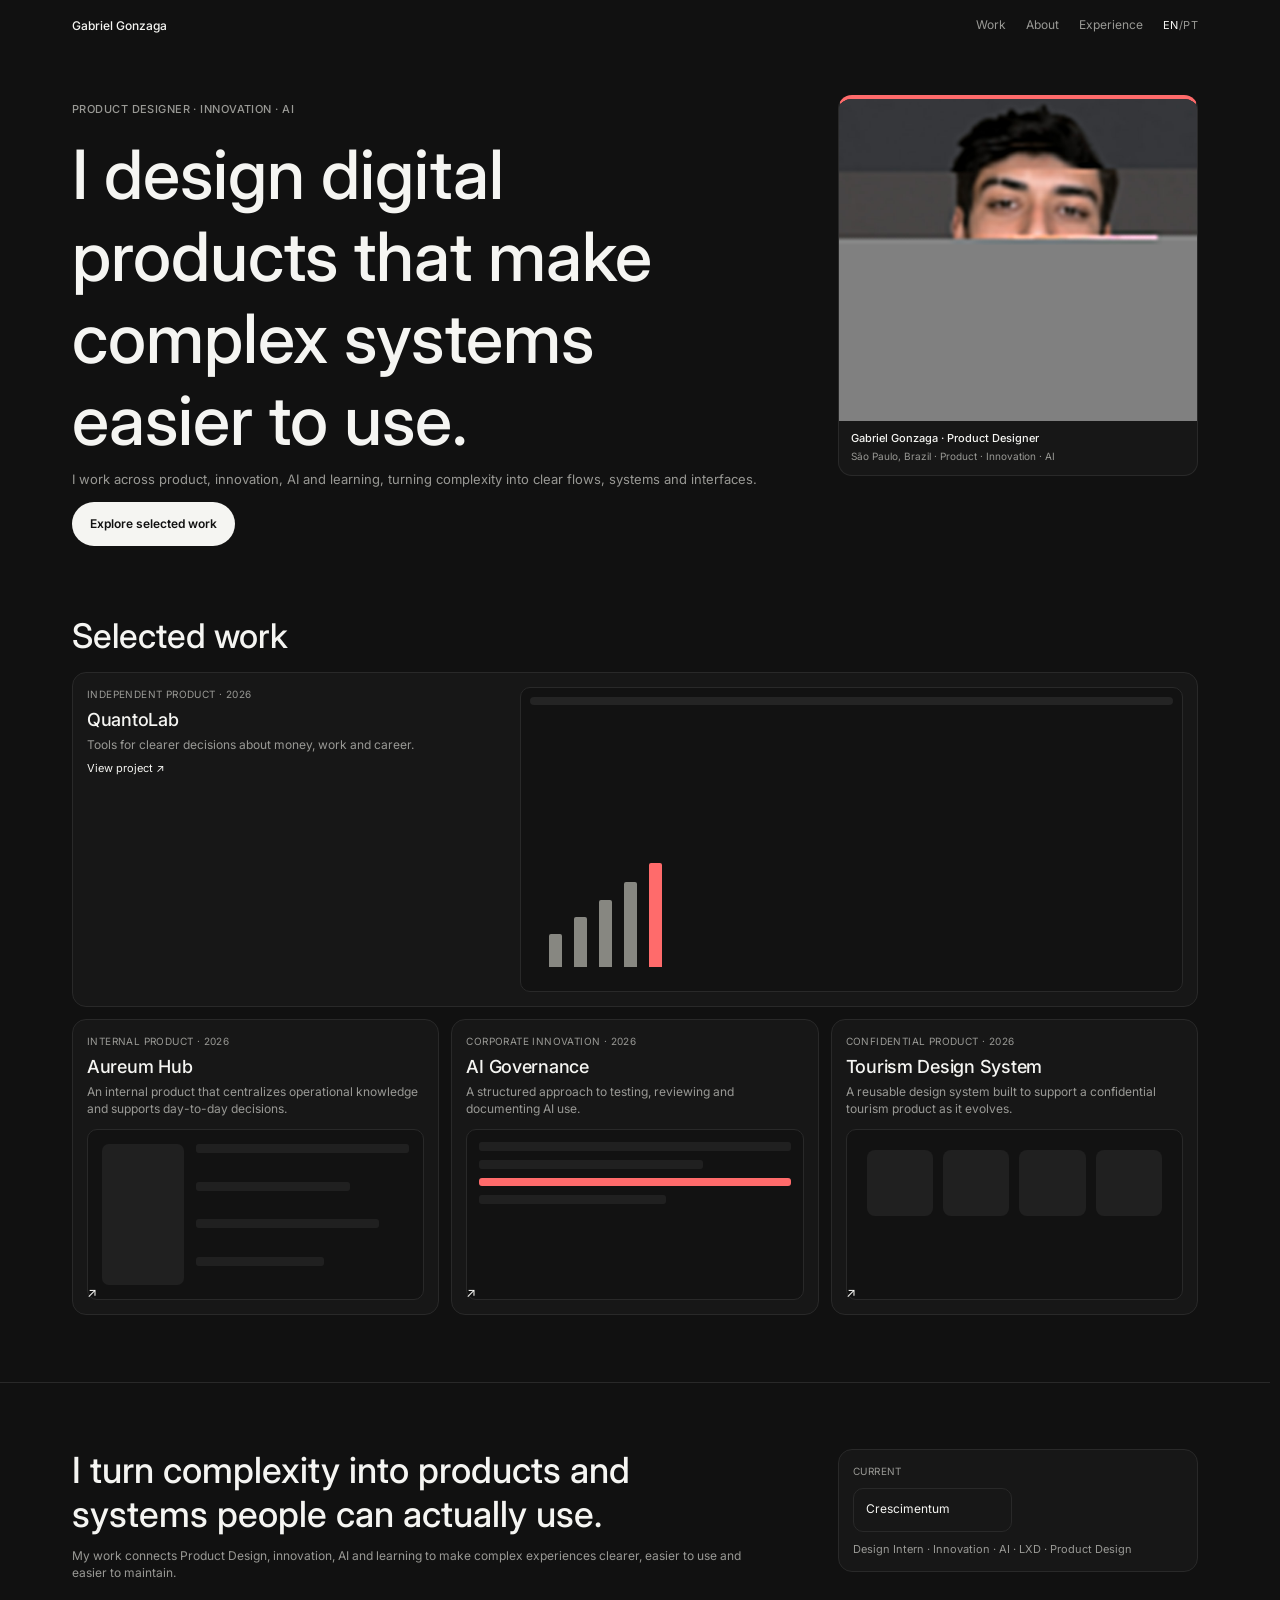
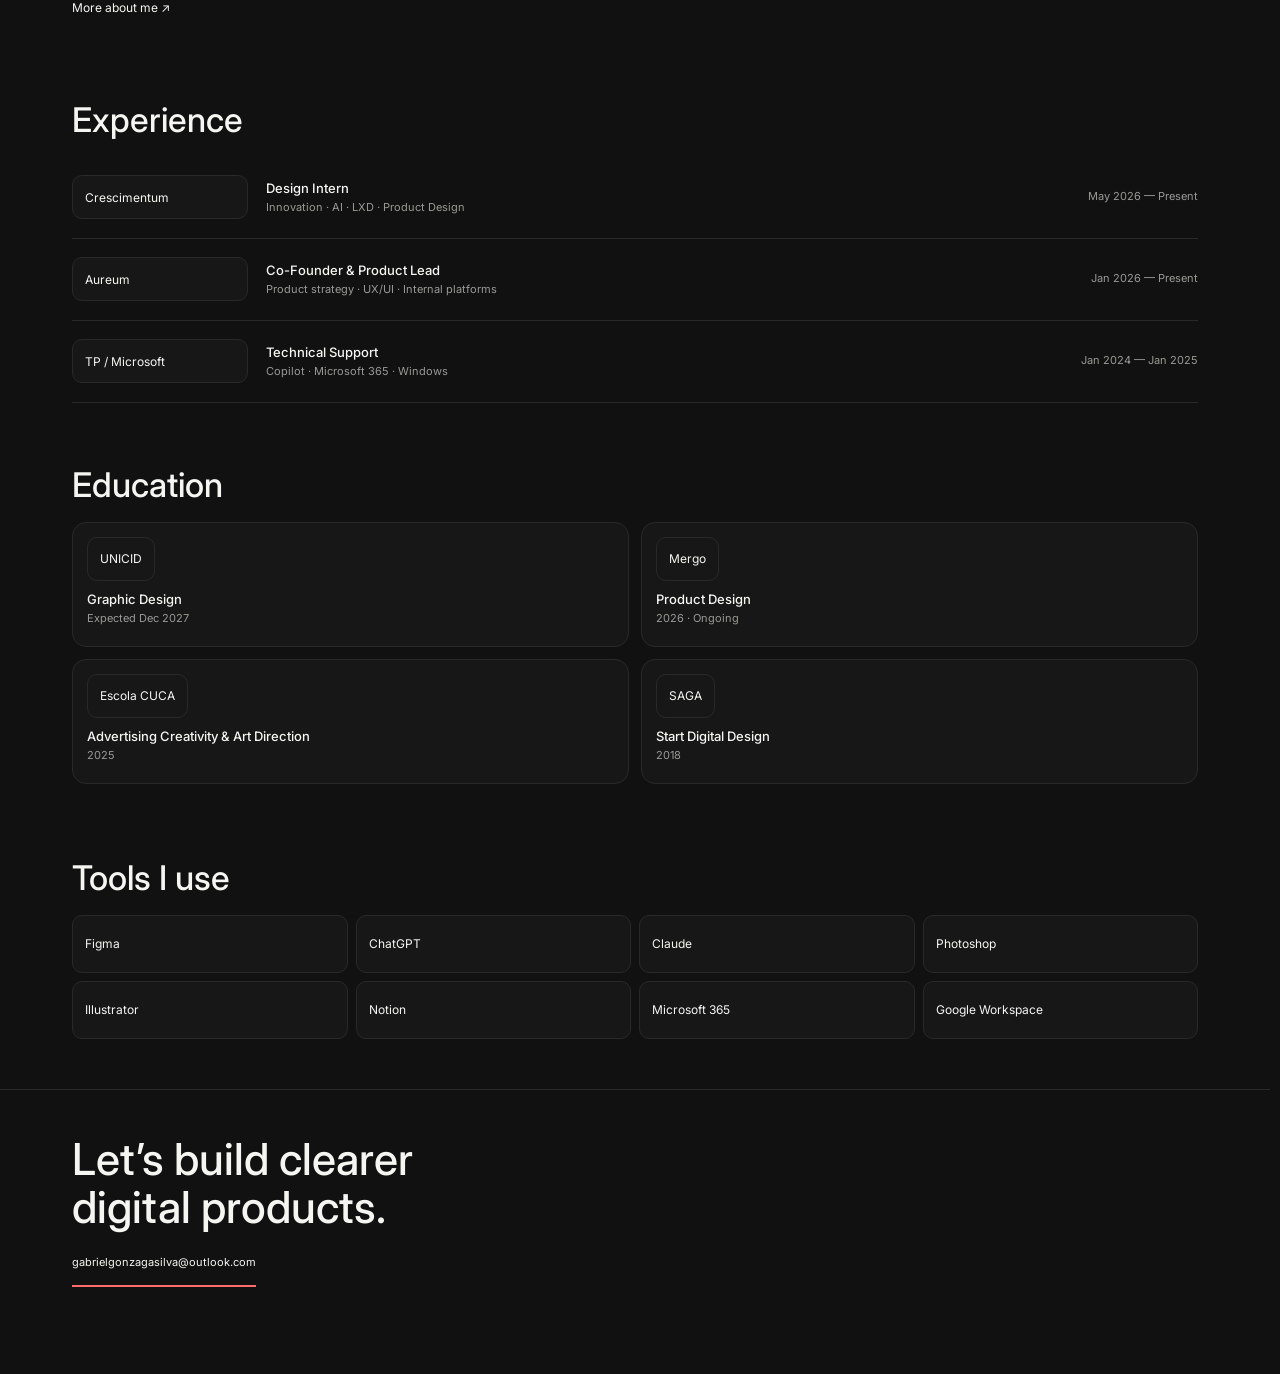
==== commit 88eb8d2f: "Deploy portfolio V4.2 Figma parity and runtime QA" ====
--- a/portfolio/index.html
+++ b/portfolio/index.html
@@ -4,113 +4,82 @@
 <meta charset="utf-8">
 <meta name="viewport" content="width=device-width,initial-scale=1,viewport-fit=cover">
 <meta name="theme-color" content="#111111">
-<meta name="description" content="Gabriel Gonzaga — Product Designer working across digital products, innovation, AI and learning, with a focus on clear systems and usable experiences.">
+<meta name="description" content="Gabriel Gonzaga — Product Designer working across digital products, innovation, AI and learning, focused on making complex systems easier to use.">
 <meta property="og:title" content="Gabriel Gonzaga — Product Designer">
 <meta property="og:description" content="Product Design, UX/UI, innovation, AI and design systems.">
 <meta property="og:type" content="website">
 <link rel="icon" type="image/svg+xml" href="favicon.svg">
 <title>Gabriel Gonzaga — Product Designer</title>
 <link rel="stylesheet" href="figma-portfolio.css">
+<link rel="stylesheet" href="v42.css">
 <script src="figma-portfolio.js" defer></script>
 </head>
-<body>
+<body class="v42 home-page">
 <header class="site-header">
   <div class="container header-inner">
     <a class="brand" href="#top">Gabriel Gonzaga</a>
     <nav class="nav" aria-label="Primary navigation">
-      <a href="#work" data-nav="work" data-en="Work" data-pt="Projetos">Work</a>
+      <a href="#work" data-en="Work" data-pt="Projetos">Work</a>
       <a href="about.html" data-en="About" data-pt="Sobre">About</a>
-      <a href="#experience" data-nav="experience" data-en="Experience" data-pt="Experiência">Experience</a>
+      <a href="#experience" data-en="Experience" data-pt="Experiência">Experience</a>
       <button class="lang-toggle" type="button" data-lang-toggle><span class="active" data-lang-en>EN</span> / <span data-lang-pt>PT</span></button>
     </nav>
   </div>
 </header>
-
 <main id="top">
-  <section class="hero">
+  <section class="hero" aria-labelledby="home-title">
     <div class="container hero-grid">
       <div class="hero-copy">
         <p class="hero-kicker" data-en="Product Designer · Innovation · AI" data-pt="Product Designer · Inovação · IA">Product Designer · Innovation · AI</p>
-        <h1 data-en="I design digital products that make complex systems easier to understand and use." data-pt="Projeto produtos digitais para tornar sistemas complexos mais claros, úteis e fáceis de usar.">I design digital products that make complex systems easier to understand and use.</h1>
+        <h1 id="home-title" data-en="I design digital products that make complex systems easier to use." data-pt="Projeto produtos digitais que tornam sistemas complexos mais fáceis de usar.">I design digital products that make complex systems easier to use.</h1>
         <p class="hero-sub" data-en="I work across product, innovation, AI and learning, turning complexity into clear flows, systems and interfaces." data-pt="Atuo entre produto, inovação, IA e aprendizagem, transformando complexidade em fluxos, sistemas e interfaces mais claros.">I work across product, innovation, AI and learning, turning complexity into clear flows, systems and interfaces.</p>
         <a class="primary-btn" href="#work" data-en="Explore selected work" data-pt="Ver projetos em destaque">Explore selected work</a>
       </div>
       <aside class="portrait-card" aria-label="Gabriel Gonzaga profile">
-        <div class="portrait"><img src="gabriel-profile-hd.svg" alt="Gabriel Gonzaga" width="800" height="1000" fetchpriority="high"></div>
+        <div class="portrait"><img src="gabriel-profile-hd.jpg" alt="Gabriel Gonzaga" width="900" height="900" fetchpriority="high"></div>
         <div class="portrait-meta"><strong>Gabriel Gonzaga · Product Designer</strong><span data-en="São Paulo, Brazil · Product · Innovation · AI" data-pt="São Paulo, Brasil · Produto · Inovação · IA">São Paulo, Brazil · Product · Innovation · AI</span></div>
       </aside>
     </div>
   </section>
 
-  <div class="marquee" aria-label="Areas of practice">
-    <div class="marquee-track">
-      <div class="marquee-group" aria-hidden="false"><span>Product Design</span><span>UX/UI</span><span data-en="Innovation" data-pt="Inovação">Innovation</span><span data-en="AI" data-pt="IA">AI</span><span>Design Systems</span><span>LXD</span><span data-en="Product Strategy" data-pt="Estratégia de Produto">Product Strategy</span><span data-en="Prototyping" data-pt="Prototipação">Prototyping</span></div>
-      <div class="marquee-group" aria-hidden="true"><span>Product Design</span><span>UX/UI</span><span data-en="Innovation" data-pt="Inovação">Innovation</span><span data-en="AI" data-pt="IA">AI</span><span>Design Systems</span><span>LXD</span><span data-en="Product Strategy" data-pt="Estratégia de Produto">Product Strategy</span><span data-en="Prototyping" data-pt="Prototipação">Prototyping</span></div>
-    </div>
-  </div>
-
-  <section class="page-section" id="work">
+  <section id="work" aria-labelledby="work-title">
     <div class="container">
-      <div class="section-head"><div><p class="eyebrow" data-en="Selected work" data-pt="Projetos selecionados">Selected work</p><h2 class="section-title" data-en="Featured projects" data-pt="Projetos em destaque">Featured projects</h2></div></div>
+      <h2 class="work-title" id="work-title" data-en="Selected work" data-pt="Projetos selecionados">Selected work</h2>
       <div class="work-grid">
         <a class="project-card featured" href="projects/quanto-lab.html">
           <div class="project-copy"><div class="project-meta" data-en="Independent product · 2026" data-pt="Produto independente · 2026">Independent product · 2026</div><h3>QuantoLab</h3><p data-en="Tools for clearer decisions about money, work and career." data-pt="Ferramentas para apoiar decisões mais claras sobre dinheiro, trabalho e carreira.">Tools for clearer decisions about money, work and career.</p><span class="project-link" data-en="View project ↗" data-pt="Ver projeto ↗">View project ↗</span></div>
           <div class="project-preview preview-quantolab" aria-hidden="true"><div class="preview-bar"></div><div class="chart"><i></i><i></i><i></i><i></i><i></i></div></div>
         </a>
-        <a class="project-card" href="projects/aureum-hub.html"><div class="project-meta" data-en="Internal product · 2026" data-pt="Produto interno · 2026">Internal product · 2026</div><h3>Aureum Hub</h3><p data-en="An internal product that centralizes operational knowledge and supports day-to-day decisions." data-pt="Um produto interno que centraliza conhecimento operacional e apoia decisões do dia a dia.">An internal product that centralizes operational knowledge and supports day-to-day decisions.</p><div class="project-preview preview-aureum" aria-hidden="true"><div class="preview-lines"><span></span><span></span><span></span><span></span></div></div><span class="project-arrow">↗</span></a>
-        <a class="project-card" href="projects/ai-governance.html"><div class="project-meta" data-en="Corporate innovation · 2026" data-pt="Inovação corporativa · 2026">Corporate innovation · 2026</div><h3 data-en="AI Governance" data-pt="Governança de IA">AI Governance</h3><p data-en="A structured approach to testing, reviewing and documenting AI use." data-pt="Uma abordagem estruturada para testar, revisar e documentar o uso de IA.">A structured approach to testing, reviewing and documenting AI use.</p><div class="project-preview preview-ai" aria-hidden="true"><div class="preview-lines"><span></span><span></span><span></span><span></span></div></div><span class="project-arrow">↗</span></a>
-        <a class="project-card" href="projects/tourism-design-system.html"><div class="project-meta" data-en="Confidential product · 2026" data-pt="Produto confidencial · 2026">Confidential product · 2026</div><h3 data-en="Tourism Design System" data-pt="Design System de Turismo">Tourism Design System</h3><p data-en="A reusable design system built to support a confidential tourism product as it evolves." data-pt="Um design system reutilizável para sustentar a evolução de um produto confidencial de turismo.">A reusable design system built to support a confidential tourism product as it evolves.</p><div class="project-preview preview-tourism" aria-hidden="true"><div class="tiles"><i></i><i></i><i></i><i></i></div></div><span class="project-arrow">↗</span></a>
+        <a class="project-card" href="projects/aureum-hub.html"><div class="project-meta" data-en="Internal product · 2026" data-pt="Produto interno · 2026">Internal product · 2026</div><h3>Aureum Hub</h3><p data-en="An internal product that centralizes operational knowledge and supports day-to-day decisions." data-pt="Um produto interno que centraliza conhecimento operacional e apoia decisões do dia a dia.">An internal product that centralizes operational knowledge and supports day-to-day decisions.</p><div class="project-preview preview-aureum" aria-hidden="true"><div class="preview-lines"><span></span><span></span><span></span><span></span></div></div><span class="project-arrow" aria-hidden="true">↗</span></a>
+        <a class="project-card" href="projects/ai-governance.html"><div class="project-meta" data-en="Corporate innovation · 2026" data-pt="Inovação corporativa · 2026">Corporate innovation · 2026</div><h3 data-en="AI Governance" data-pt="Governança de IA">AI Governance</h3><p data-en="A structured approach to testing, reviewing and documenting AI use." data-pt="Uma abordagem estruturada para testar, revisar e documentar o uso de IA.">A structured approach to testing, reviewing and documenting AI use.</p><div class="project-preview preview-ai" aria-hidden="true"><div class="preview-lines"><span></span><span></span><span></span><span></span></div></div><span class="project-arrow" aria-hidden="true">↗</span></a>
+        <a class="project-card" href="projects/tourism-design-system.html"><div class="project-meta" data-en="Confidential product · 2026" data-pt="Produto confidencial · 2026">Confidential product · 2026</div><h3 data-en="Tourism Design System" data-pt="Design System de Turismo">Tourism Design System</h3><p data-en="A reusable design system built to support a confidential tourism product as it evolves." data-pt="Um design system reutilizável para sustentar a evolução de um produto confidencial de turismo.">A reusable design system built to support a confidential tourism product as it evolves.</p><div class="project-preview preview-tourism" aria-hidden="true"><div class="tiles"><i></i><i></i><i></i><i></i></div></div><span class="project-arrow" aria-hidden="true">↗</span></a>
       </div>
     </div>
   </section>
 
-  <section class="page-section" id="about">
+  <section class="about-teaser-section" aria-labelledby="about-teaser-title">
     <div class="container about-teaser">
-      <div><p class="eyebrow" data-en="About" data-pt="Sobre">About</p><h2 class="section-title" data-en="I turn complexity into products and systems people can actually use." data-pt="Transformo complexidade em produtos e sistemas que as pessoas realmente conseguem usar.">I turn complexity into products and systems people can actually use.</h2><p class="section-copy" data-en="My work connects Product Design, innovation, AI and learning to make complex experiences clearer, easier to use and easier to maintain." data-pt="Meu trabalho conecta Product Design, inovação, IA e aprendizagem para tornar experiências complexas mais claras, simples de usar e fáceis de manter.">My work connects Product Design, innovation, AI and learning to make complex experiences clearer, easier to use and easier to maintain.</p><a class="text-link" href="about.html" data-en="More about me ↗" data-pt="Mais sobre mim ↗">More about me ↗</a></div>
-      <aside class="current-card"><p class="eyebrow" data-en="Currently" data-pt="Atualmente">Currently</p><div class="brand-badge"><span class="brand-symbol">C</span><span class="brand-name">Crescimentum</span></div><strong data-en="Crescimentum · Innovation" data-pt="Crescimentum · Inovação">Crescimentum · Innovation</strong><span data-en="Design Intern · Innovation · AI · LXD · Product Design" data-pt="Estagiário de Design · Inovação · IA · LXD · Product Design">Design Intern · Innovation · AI · LXD · Product Design</span></aside>
+      <div><h2 class="section-title" id="about-teaser-title" data-en="I turn complexity into products and systems people can actually use." data-pt="Transformo complexidade em produtos e sistemas que as pessoas realmente conseguem usar.">I turn complexity into products and systems people can actually use.</h2><p class="section-copy" data-en="My work connects Product Design, innovation, AI and learning to make complex experiences clearer, easier to use and easier to maintain." data-pt="Meu trabalho conecta Product Design, inovação, IA e aprendizagem para tornar experiências complexas mais claras, simples de usar e fáceis de manter.">My work connects Product Design, innovation, AI and learning to make complex experiences clearer, easier to use and easier to maintain.</p><a class="text-link" href="about.html" data-en="More about me ↗" data-pt="Mais sobre mim ↗">More about me ↗</a></div>
+      <aside class="current-card"><p class="current-kicker" data-en="Current" data-pt="Atual">Current</p><span class="brand-label">Crescimentum</span><span class="current-role" data-en="Design Intern · Innovation · AI · LXD · Product Design" data-pt="Estagiário de Design · Inovação · IA · LXD · Product Design">Design Intern · Innovation · AI · LXD · Product Design</span></aside>
     </div>
   </section>
 
-  <section class="page-section" id="experience">
-    <div class="container">
-      <p class="eyebrow" data-en="Experience" data-pt="Experiência">Experience</p><h2 class="section-title" data-en="Experience" data-pt="Experiência">Experience</h2>
-      <div class="experience-list">
-        <div class="exp-row"><div class="exp-brand"><div class="brand-badge"><span class="brand-symbol">C</span><span class="brand-name">Crescimentum</span></div></div><div class="exp-role"><span data-en="Design Intern" data-pt="Estagiário de Design">Design Intern</span><small data-en="Innovation · AI · LXD · Product Design" data-pt="Inovação · IA · LXD · Product Design">Innovation · AI · LXD · Product Design</small></div><div class="exp-date" data-en="May 2026 — Present" data-pt="Mai. 2026 — atual">May 2026 — Present</div></div>
-        <div class="exp-row"><div class="exp-brand"><div class="brand-badge"><span class="brand-symbol">A</span><span class="brand-name">Aureum</span></div></div><div class="exp-role"><span data-en="Co-Founder & Product Lead" data-pt="Co-fundador & Product Lead">Co-Founder & Product Lead</span><small data-en="Product strategy · UX/UI · Internal platforms" data-pt="Estratégia de produto · UX/UI · Plataformas internas">Product strategy · UX/UI · Internal platforms</small></div><div class="exp-date" data-en="Jan 2026 — Present" data-pt="Jan. 2026 — atual">Jan 2026 — Present</div></div>
-        <div class="exp-row"><div class="exp-brand"><div class="brand-badge"><span class="brand-symbol">tp</span><span class="brand-name">TP / Microsoft</span></div></div><div class="exp-role"><span data-en="Technical Support" data-pt="Suporte Técnico">Technical Support</span><small>Copilot · Microsoft 365 · Windows</small></div><div class="exp-date" data-en="Jan 2024 — Jan 2025" data-pt="Jan. 2024 — jan. 2025">Jan 2024 — Jan 2025</div></div>
-      </div>
-    </div>
-  </section>
+  <section class="experience-section" id="experience" aria-labelledby="experience-title"><div class="container"><h2 class="section-title" id="experience-title" data-en="Experience" data-pt="Experiência">Experience</h2><div class="experience-list">
+    <article class="exp-row"><div class="exp-brand"><span class="brand-label">Crescimentum</span></div><div class="exp-role"><span data-en="Design Intern" data-pt="Estagiário de Design">Design Intern</span><small data-en="Innovation · AI · LXD · Product Design" data-pt="Inovação · IA · LXD · Product Design">Innovation · AI · LXD · Product Design</small></div><div class="exp-date" data-en="May 2026 — Present" data-pt="Mai. 2026 — atual">May 2026 — Present</div></article>
+    <article class="exp-row"><div class="exp-brand"><span class="brand-label">Aureum</span></div><div class="exp-role"><span data-en="Co-Founder & Product Lead" data-pt="Co-fundador & Product Lead">Co-Founder & Product Lead</span><small data-en="Product strategy · UX/UI · Internal platforms" data-pt="Estratégia de produto · UX/UI · Plataformas internas">Product strategy · UX/UI · Internal platforms</small></div><div class="exp-date" data-en="Jan 2026 — Present" data-pt="Jan. 2026 — atual">Jan 2026 — Present</div></article>
+    <article class="exp-row"><div class="exp-brand"><span class="brand-label">TP / Microsoft</span></div><div class="exp-role"><span data-en="Technical Support" data-pt="Suporte Técnico">Technical Support</span><small>Copilot · Microsoft 365 · Windows</small></div><div class="exp-date" data-en="Jan 2024 — Jan 2025" data-pt="Jan. 2024 — jan. 2025">Jan 2024 — Jan 2025</div></article>
+  </div></div></section>
 
-  <section class="page-section">
-    <div class="container">
-      <p class="eyebrow" data-en="Education" data-pt="Formação">Education</p><h2 class="section-title" data-en="Education" data-pt="Formação">Education</h2>
-      <div class="education-grid">
-        <article class="edu-card"><div class="brand-badge"><span class="brand-symbol">U</span><span class="brand-name">UNICID</span></div><h3 data-en="Graphic Design" data-pt="Design Gráfico">Graphic Design</h3><p data-en="Expected graduation: Dec 2027" data-pt="Conclusão prevista: dez. 2027">Expected graduation: Dec 2027</p></article>
-        <article class="edu-card"><div class="brand-badge"><span class="brand-symbol">M</span><span class="brand-name">Mergo</span></div><h3>Product Design</h3><p data-en="2026 · In progress" data-pt="2026 · Em andamento">2026 · In progress</p></article>
-        <article class="edu-card"><div class="brand-badge"><span class="brand-symbol">C</span><span class="brand-name">Escola CUCA</span></div><h3 data-en="Advertising Creativity & Art Direction" data-pt="Criação Publicitária & Direção de Arte">Advertising Creativity & Art Direction</h3><p>2025</p></article>
-        <article class="edu-card"><div class="brand-badge"><span class="brand-symbol">S</span><span class="brand-name">SAGA</span></div><h3>Start Digital Design</h3><p>2018</p></article>
-      </div>
-    </div>
-  </section>
+  <section class="education-section" aria-labelledby="education-title"><div class="container"><h2 class="section-title" id="education-title" data-en="Education" data-pt="Formação">Education</h2><div class="education-grid">
+    <article class="edu-card"><span class="brand-label">UNICID</span><h3 data-en="Graphic Design" data-pt="Design Gráfico">Graphic Design</h3><p data-en="Expected Dec 2027" data-pt="Conclusão prevista: dez. 2027">Expected Dec 2027</p></article>
+    <article class="edu-card"><span class="brand-label">Mergo</span><h3>Product Design</h3><p data-en="2026 · Ongoing" data-pt="2026 · Em andamento">2026 · Ongoing</p></article>
+    <article class="edu-card"><span class="brand-label">Escola CUCA</span><h3 data-en="Advertising Creativity & Art Direction" data-pt="Criação Publicitária & Direção de Arte">Advertising Creativity & Art Direction</h3><p>2025</p></article>
+    <article class="edu-card"><span class="brand-label">SAGA</span><h3>Start Digital Design</h3><p>2018</p></article>
+  </div></div></section>
 
-  <section class="page-section">
-    <div class="container">
-      <p class="eyebrow" data-en="Tools" data-pt="Ferramentas">Tools</p><h2 class="section-title" data-en="Tools I use" data-pt="Ferramentas que uso no dia a dia">Tools I use</h2>
-      <div class="tools-grid">
-        <div class="tool-chip"><span class="tool-icon-wrap"><svg class="brand-icon" viewBox="0 0 24 24" aria-hidden="true"><path d="M15.85 8.98h-4.59V0h4.59a4.49 4.49 0 1 1 0 8.98ZM11.26 8.98H8.15a4.49 4.49 0 1 1 0-8.98h3.11v8.98Zm0 7.51H8.15a4.49 4.49 0 1 1 0-8.98h3.11v8.98Zm-3.09 7.5a4.49 4.49 0 0 1-.02-8.98h3.11v4.44A4.54 4.54 0 0 1 8.17 24Zm7.68-7.5a4.49 4.49 0 1 1 0-8.98 4.49 4.49 0 0 1 0 8.98Z"/></svg></span><span>Figma</span></div>
-        <div class="tool-chip"><span class="tool-icon-wrap"><svg class="brand-icon" viewBox="0 0 24 24" aria-hidden="true"><path d="M22.28 9.82a5.61 5.61 0 0 0-.48-4.59 5.67 5.67 0 0 0-6.1-2.72A5.68 5.68 0 0 0 5.55 4.44 5.61 5.61 0 0 0 1.83 7.2a5.67 5.67 0 0 0 .7 6.67 5.61 5.61 0 0 0 .48 4.59 5.68 5.68 0 0 0 6.1 2.72 5.67 5.67 0 0 0 6.18 1.09 5.62 5.62 0 0 0 3.74-2.76 5.67 5.67 0 0 0-.71-6.66 5.6 5.6 0 0 0 3.96-3.03Zm-10.42 8.7-4.14-2.39v-5.17l2.16 1.25v3.36l2.9 1.67-.92 1.28Zm5.3-3.06-4.14 2.39-2.9-1.67v-2.49l2.16 1.25 2.9-1.67 2.98 2.19Zm0-5.98v4.78l-2.9 1.68-2.15-1.25 2.9-1.68V9.65l2.15-.17Zm-5.3-3.06L16 8.81v3.35l-2.15 1.25V10.9l-2.9-1.67.91-2.81ZM6.56 9.48l4.14-2.39 2.9 1.67v2.49L11.45 10l-2.9 1.67-1.99-2.19Zm0 1.24 2.15 1.25v3.36l-2.15.17v-4.78Z"/></svg></span><span>ChatGPT</span></div>
-        <div class="tool-chip"><span class="tool-icon-wrap"><svg class="brand-icon" viewBox="0 0 24 24" aria-hidden="true"><path d="M17.304 3.541h-3.672l6.696 16.918H24ZM6.696 3.541 0 20.459h3.744l1.37-3.553h7.005l1.37 3.553h3.743L10.536 3.541Zm-.371 10.223 2.291-5.946 2.291 5.946Z"/></svg></span><span>Claude</span></div>
-        <div class="tool-chip"><span class="tool-icon-wrap"><span class="tool-letter">Ps</span></span><span>Photoshop</span></div>
-        <div class="tool-chip"><span class="tool-icon-wrap"><span class="tool-letter">Ai</span></span><span>Illustrator</span></div>
-        <div class="tool-chip"><span class="tool-icon-wrap"><svg class="brand-icon" viewBox="0 0 24 24" aria-hidden="true"><path d="M4.46 4.21c.75.6 1.03.56 2.43.46l13.21-.79c.28 0 .05-.28-.04-.33L17.86 1.97c-.42-.33-.98-.7-2.05-.61L3.01 2.3c-.47.04-.56.28-.37.46Zm.79 3.08v13.9c0 .75.37 1.03 1.21.98l14.53-.84c.84-.04.93-.56.93-1.16V6.35c0-.6-.23-.93-.75-.88L6 6.35c-.56.05-.75.33-.75.94Zm14.34.74c.09.42 0 .84-.42.89l-.7.14v10.26c-.61.33-1.17.52-1.64.52-.75 0-.94-.24-1.5-.94l-4.57-7.18v6.95l1.45.33s0 .84-1.17.84l-3.22.19c-.09-.19 0-.66.33-.75l.84-.23V9.85l-1.17-.09c-.09-.42.14-1.03.79-1.07l3.46-.24 4.76 7.28v-6.44l-1.21-.14c-.09-.51.28-.89.74-.93Z"/></svg></span><span>Notion</span></div>
-        <div class="tool-chip"><span class="tool-icon-wrap"><svg class="brand-icon" viewBox="0 0 24 24" aria-hidden="true"><path d="M2 2h9v9H2V2Zm11 0h9v9h-9V2ZM2 13h9v9H2v-9Zm11 0h9v9h-9v-9Z"/></svg></span><span>Microsoft 365</span></div>
-        <div class="tool-chip"><span class="tool-icon-wrap"><span class="tool-letter">G</span></span><span>Google Workspace</span></div>
-      </div>
-    </div>
-  </section>
+  <section class="tools-section" aria-labelledby="tools-title"><div class="container"><h2 class="section-title" id="tools-title" data-en="Tools I use" data-pt="Ferramentas que uso">Tools I use</h2><div class="tools-grid">
+    <div class="tool-chip">Figma</div><div class="tool-chip">ChatGPT</div><div class="tool-chip">Claude</div><div class="tool-chip">Photoshop</div><div class="tool-chip">Illustrator</div><div class="tool-chip">Notion</div><div class="tool-chip">Microsoft 365</div><div class="tool-chip">Google Workspace</div>
+  </div></div></section>
 </main>
-
-<footer class="contact"><div class="container"><h2 data-en="Let’s make complex products clearer." data-pt="Vamos tornar produtos complexos mais claros.">Let’s make complex products clearer.</h2><a class="email" href="mailto:gabrielgonzagasilva@outlook.com">gabrielgonzagasilva@outlook.com</a></div></footer>
-</body>
-</html>+<footer class="contact"><div class="container"><h2 data-en="Let’s build clearer digital products." data-pt="Vamos construir produtos digitais mais claros.">Let’s build clearer digital products.</h2><a class="email" href="mailto:gabrielgonzagasilva@outlook.com">gabrielgonzagasilva@outlook.com</a></div></footer>
+</body></html>
--- a/portfolio/figma-portfolio.css
+++ b/portfolio/figma-portfolio.css
@@ -1,16 +1,30 @@
 @import url('https://fonts.googleapis.com/css2?family=Inter:wght@400;500;600&display=swap');
 
 /* Gabriel Gonzaga — Portfolio V4.1
-   Single production design system. Source of truth: cleaned Figma V4.1. */
+   Single production design system. Source of truth: cleaned Figma V4.1.
+   Production polish: Frontend Design Premium + Impeccable. */
 
 :root{
   --bg:#111111;
   --surface:#171717;
   --surface-2:#1d1d1d;
+  --surface-3:#202020;
+  --surface-hover:#1a1a1a;
+  --preview:#121212;
+  --photo:#34383a;
   --text:#f5f5f2;
+  --text-bright:#ffffff;
+  --text-inverse:#111111;
   --muted:#999995;
   --line:#292929;
+  --line-strong:#3a3a3a;
   --accent:#ff6b6b;
+  --accent-hover:#ff7a7a;
+  --chart:#878781;
+  --bar:#242424;
+  --scrollbar-track:#111111;
+  --scrollbar-thumb:#3a3a3a;
+  --scrollbar-thumb-hover:#505050;
   --space-8:8px;
   --space-12:12px;
   --space-16:16px;
@@ -30,192 +44,216 @@
   --gutter:72px;
   --header-h:62px;
   --marquee-duration:20s;
+  --z-marquee:20;
+  --z-sticky:100;
 }
 
 *{box-sizing:border-box}
-html{background:var(--bg);color:var(--text);color-scheme:dark;scroll-behavior:smooth}
-body{margin:0;background:var(--bg);color:var(--text);font-family:Inter,"Helvetica Neue",Arial,sans-serif;font-size:14px;line-height:1.45;-webkit-font-smoothing:antialiased;overflow-x:hidden}
+html{background:var(--bg);color:var(--text);color-scheme:dark;scroll-behavior:smooth;scrollbar-gutter:stable;scrollbar-color:var(--scrollbar-thumb) var(--scrollbar-track);scrollbar-width:thin}
+body{margin:0;background:var(--bg);color:var(--text);font-family:Inter,"Helvetica Neue",Arial,sans-serif;font-size:14px;line-height:1.5;-webkit-font-smoothing:antialiased;text-rendering:optimizeLegibility;overflow-x:clip}
 img{display:block;max-width:100%}
 a{color:inherit;text-decoration:none}
 button,input,textarea,select{font:inherit;color:inherit}
+button{touch-action:manipulation}
 svg{display:block}
-::selection{background:var(--accent);color:#111}
+h1,h2,h3{text-wrap:balance}
+p,li{text-wrap:pretty}
+::selection{background:var(--accent);color:var(--text-inverse)}
 :focus-visible{outline:2px solid var(--accent);outline-offset:3px}
 [id]{scroll-margin-top:calc(var(--header-h) + 14px)}
 
+*::-webkit-scrollbar{width:11px;height:11px}
+*::-webkit-scrollbar-track{background:var(--scrollbar-track)}
+*::-webkit-scrollbar-thumb{background:var(--scrollbar-thumb);border:3px solid var(--scrollbar-track);border-radius:var(--radius-pill)}
+*::-webkit-scrollbar-thumb:hover{background:var(--scrollbar-thumb-hover)}
+
+.skip-link{position:fixed;left:var(--gutter);top:10px;z-index:calc(var(--z-sticky) + 10);display:inline-flex;align-items:center;min-height:44px;padding:0 14px;border:1px solid var(--line-strong);border-radius:var(--radius-pill);background:var(--text);color:var(--text-inverse);font-size:12px;font-weight:600;transform:translateY(-140%);transition:transform .18s cubic-bezier(.16,1,.3,1)}
+.skip-link:focus-visible{transform:translateY(0)}
+
 .container{width:min(100%,var(--max));margin-inline:auto;padding-inline:var(--gutter)}
 .page-section{padding:64px 0;border-top:1px solid var(--line)}
-.eyebrow{margin:0 0 12px;color:var(--muted);font-size:10px;line-height:1.2;font-weight:600;letter-spacing:.8px;text-transform:uppercase}
-.section-title{margin:0;font-size:40px;font-weight:500;letter-spacing:-1.5px;line-height:1.02}
-.section-copy{max-width:710px;margin:14px 0 0;color:var(--muted);font-size:14px;line-height:1.45}
+.eyebrow{margin:0 0 12px;color:var(--muted);font-size:10px;line-height:1.2;font-weight:600;letter-spacing:.07em;text-transform:uppercase}
+.section-head .eyebrow,.page-section>.container>.eyebrow,.case-block>.eyebrow,.resume-card>.eyebrow{display:none}
+.section-title{margin:0;font-size:40px;font-weight:500;letter-spacing:-.03em;line-height:1.04}
+.section-copy{max-width:68ch;margin:14px 0 0;color:var(--muted);font-size:14px;line-height:1.55}
 
 /* Header */
-.site-header{position:sticky;top:0;z-index:50;height:var(--header-h);background:rgba(17,17,17,.96);border-bottom:1px solid var(--line);backdrop-filter:blur(12px);-webkit-backdrop-filter:blur(12px)}
+.site-header{position:sticky;top:0;z-index:var(--z-sticky);height:var(--header-h);background:rgba(17,17,17,.96);border-bottom:1px solid var(--line);backdrop-filter:blur(12px);-webkit-backdrop-filter:blur(12px)}
 .header-inner{height:100%;display:flex;align-items:center;justify-content:space-between;gap:30px}
-.brand{font-size:11px;font-weight:500;white-space:nowrap}
-.nav{display:flex;align-items:center;gap:25px;color:var(--muted);font-size:11px;line-height:1.2}
-.nav a,.lang-toggle{transition:color .18s ease}
-.nav a:hover,.nav a:focus-visible,.lang-toggle:hover,.lang-toggle:focus-visible{color:var(--text)}
-.lang-toggle{border:0;background:transparent;padding:5px 0;cursor:pointer;color:var(--muted);font-size:10px;letter-spacing:.04em}
+.brand{display:inline-flex;align-items:center;min-height:44px;font-size:12px;font-weight:500;white-space:nowrap}
+.nav{display:flex;align-items:center;gap:22px;color:var(--muted);font-size:12px;line-height:1.2}
+.nav a,.lang-toggle{display:inline-flex;align-items:center;min-height:44px;transition:color .18s ease,opacity .18s ease}
+.nav a:hover,.nav a:focus-visible,.nav a[aria-current="page"],.lang-toggle:hover,.lang-toggle:focus-visible{color:var(--text)}
+.nav a:active,.lang-toggle:active{opacity:.72}
+.lang-toggle{border:0;background:transparent;padding:0;cursor:pointer;color:var(--muted);font-size:11px;letter-spacing:.04em}
 .lang-toggle .active{color:var(--text)}
 
 /* Hero */
 .hero{padding:54px 0 58px}
 .hero-grid{display:grid;grid-template-columns:minmax(0,1fr) 360px;gap:clamp(44px,7vw,108px);align-items:center;min-height:470px}
 .hero-copy{max-width:930px;min-width:0}
-.hero-kicker{margin:0 0 18px;color:var(--muted);font-size:10px;line-height:1.2;font-weight:600;letter-spacing:.8px;text-transform:uppercase}
-.hero h1{margin:0;max-width:900px;font-size:72px;font-weight:500;letter-spacing:-3px;line-height:.98;text-wrap:balance}
-.hero-sub{max-width:620px;margin:18px 0 0;color:var(--muted);font-size:14px;line-height:1.45}
-.primary-btn{display:inline-flex;align-items:center;justify-content:center;min-height:38px;margin-top:20px;padding:0 18px;border-radius:var(--radius-pill);background:var(--text);color:#111;font-size:11px;font-weight:600;transition:transform .18s ease,background .18s ease}
-.primary-btn:hover{transform:translateY(-1px);background:#fff}
+.hero-kicker{margin:0 0 18px;color:var(--muted);font-size:10px;line-height:1.2;font-weight:600;letter-spacing:.07em;text-transform:uppercase}
+.hero h1{margin:0;max-width:900px;font-size:72px;font-weight:500;letter-spacing:-.035em;line-height:.99;text-wrap:balance}
+.hero-sub{max-width:68ch;margin:18px 0 0;color:var(--muted);font-size:14px;line-height:1.55}
+.primary-btn{display:inline-flex;align-items:center;justify-content:center;min-height:44px;margin-top:20px;padding:0 20px;border-radius:var(--radius-pill);background:var(--text);color:var(--text-inverse);font-size:12px;font-weight:600;transition:transform .18s cubic-bezier(.16,1,.3,1),background .18s ease}
+.primary-btn:hover,.primary-btn:focus-visible{transform:translateY(-1px);background:var(--text-bright)}
+.primary-btn:active{transform:translateY(0) scale(.985)}
 .portrait-card{overflow:hidden;border:1px solid var(--line);border-top:4px solid var(--accent);border-radius:var(--radius-14);background:var(--surface)}
-.portrait{width:100%;aspect-ratio:1.18/1;overflow:hidden;background:#34383a}
+.portrait{width:100%;aspect-ratio:1.18/1;overflow:hidden;background:var(--photo)}
 .portrait img{width:100%;height:100%;object-fit:cover;object-position:center 34%}
 .portrait-meta{padding:12px 13px 13px}
 .portrait-meta strong{display:block;font-size:11px;font-weight:500}
-.portrait-meta span{display:block;margin-top:3px;color:var(--muted);font-size:9px;line-height:1.45}
+.portrait-meta span{display:block;margin-top:3px;color:var(--muted);font-size:10px;line-height:1.5}
 
 /* Infinite marquee */
 .marquee{position:relative;width:100%;overflow:hidden;border-top:1px solid var(--line);border-bottom:1px solid var(--line);background:var(--surface);white-space:nowrap}
 .marquee-track{display:flex;width:max-content;will-change:transform;animation:marquee-left var(--marquee-duration) linear infinite}
-.marquee-group{display:flex;align-items:center;flex-shrink:0;height:68px}
+.marquee.is-paused .marquee-track{animation-play-state:paused}
+.marquee-group{display:flex;align-items:center;flex-shrink:0;height:68px;padding-right:88px}
 .marquee-group span{display:inline-flex;align-items:center;padding-inline:20px;font-size:12px;letter-spacing:.015em;text-transform:uppercase}
 .marquee-group span:nth-child(3n){color:var(--accent)}
 .marquee-group span::after{content:"✦";margin-left:26px;color:var(--muted);font-size:8px}
+.marquee-toggle{position:absolute;right:var(--gutter);top:50%;z-index:var(--z-marquee);display:inline-flex;align-items:center;justify-content:center;min-width:64px;min-height:44px;padding:0 13px;border:1px solid var(--line-strong);border-radius:var(--radius-pill);background:var(--bg);color:var(--text);font-size:10px;font-weight:500;cursor:pointer;transform:translateY(-50%);transition:border-color .18s ease,background .18s ease,color .18s ease}
+.marquee-toggle:hover,.marquee-toggle:focus-visible{border-color:var(--accent);background:var(--surface-2)}
+.marquee-toggle:active{background:var(--surface-3)}
 @keyframes marquee-left{to{transform:translateX(-50%)}}
 
 /* Selected Work */
 .section-head{display:flex;align-items:end;justify-content:space-between;gap:32px;margin-bottom:24px}
 .work-grid{display:grid;grid-template-columns:repeat(3,minmax(0,1fr));gap:14px}
-.project-card{position:relative;display:flex;flex-direction:column;min-width:0;padding:15px;border:1px solid var(--line);border-radius:var(--radius-14);background:var(--surface);transition:transform .18s ease,border-color .18s ease,background .18s ease}
-.project-card:hover{transform:translateY(-2px);border-color:#414141;background:#191919}
+.project-card{position:relative;display:flex;flex-direction:column;min-width:0;padding:15px;border:1px solid var(--line);border-radius:var(--radius-14);background:var(--surface);transition:transform .18s cubic-bezier(.16,1,.3,1),border-color .18s ease,background .18s ease}
+.project-card:hover,.project-card:focus-visible{transform:translateY(-2px);border-color:var(--line-strong);background:var(--surface-hover)}
+.project-card:active{transform:translateY(0) scale(.995)}
 .project-card.featured{grid-column:1/-1;display:grid;grid-template-columns:minmax(245px,.55fr) minmax(0,1.55fr);gap:16px;min-height:335px}
 .project-copy{display:flex;flex-direction:column;align-items:flex-start;min-width:0}
-.project-meta{color:var(--muted);font-size:9px;text-transform:uppercase;letter-spacing:.65px}
-.project-card h3{margin:9px 0 5px;font-size:18px;font-weight:500;letter-spacing:-.3px;line-height:1.1}
+.project-meta{color:var(--muted);font-size:10px;text-transform:uppercase;letter-spacing:.06em}
+.project-card h3{margin:9px 0 5px;font-size:18px;font-weight:500;letter-spacing:-.015em;line-height:1.12}
 .project-card.featured h3{font-size:24px}
-.project-card p{margin:0;color:var(--muted);font-size:11px;line-height:1.45}
-.project-link{display:inline-flex;margin-top:12px;font-size:10px}
+.project-card p{margin:0;color:var(--muted);font-size:12px;line-height:1.5}
+.project-link{display:inline-flex;align-items:center;min-height:36px;margin-top:8px;font-size:11px}
 .project-arrow{position:absolute;right:14px;bottom:12px;font-size:15px}
-.project-preview{position:relative;overflow:hidden;min-height:170px;margin-top:14px;border:1px solid var(--line);border-radius:var(--radius-10);background:#121212}
+.project-preview{position:relative;overflow:hidden;min-height:170px;margin-top:14px;border:1px solid var(--line);border-radius:var(--radius-10);background:var(--preview)}
 .project-card.featured .project-preview{height:100%;min-height:305px;margin:0}
-.preview-bar{height:8px;margin:9px;border-radius:4px;background:#242424}
+.preview-bar{height:8px;margin:9px;border-radius:4px;background:var(--bar)}
 .preview-lines{display:grid;gap:9px;padding:12px}
-.preview-lines span{display:block;height:9px;border-radius:3px;background:#202020}
+.preview-lines span{display:block;height:9px;border-radius:3px;background:var(--surface-3)}
 .preview-lines span:nth-child(2){width:72%}.preview-lines span:nth-child(3){width:86%}.preview-lines span:nth-child(4){width:60%}
 .preview-quantolab .chart{position:absolute;left:30px;bottom:25px;height:110px;display:flex;align-items:end;gap:12px}
-.preview-quantolab .chart i{display:block;width:13px;background:#878781;border-radius:2px 2px 0 0}
+.preview-quantolab .chart i{display:block;width:13px;background:var(--chart);border-radius:2px 2px 0 0}
 .preview-quantolab .chart i:nth-child(1){height:34%}.preview-quantolab .chart i:nth-child(2){height:48%}.preview-quantolab .chart i:nth-child(3){height:64%}.preview-quantolab .chart i:nth-child(4){height:82%}.preview-quantolab .chart i:nth-child(5){height:100%;background:var(--accent)}
 .preview-ai .preview-lines span:nth-child(3){width:100%;height:8px;background:var(--accent)}
-.preview-tourism .tiles{display:grid;grid-template-columns:repeat(4,minmax(42px,1fr));gap:10px;padding:20px}.preview-tourism .tiles i{height:66px;background:#202020;border-radius:8px}
-.preview-aureum{display:grid;grid-template-columns:82px 1fr;gap:12px;padding:14px}.preview-aureum:before{content:"";display:block;min-height:115px;background:#202020;border-radius:7px}.preview-aureum .preview-lines{padding:0}
+.preview-tourism .tiles{display:grid;grid-template-columns:repeat(4,minmax(42px,1fr));gap:10px;padding:20px}.preview-tourism .tiles i{height:66px;background:var(--surface-3);border-radius:var(--radius-8)}
+.preview-aureum{display:grid;grid-template-columns:82px 1fr;gap:12px;padding:14px}.preview-aureum:before{content:"";display:block;min-height:115px;background:var(--surface-3);border-radius:7px}.preview-aureum .preview-lines{padding:0}
 
 /* About teaser */
 .about-teaser{display:grid;grid-template-columns:minmax(0,1fr) 360px;gap:64px;align-items:center}
 .about-teaser .section-title{max-width:760px}
 .current-card{padding:16px;border:1px solid var(--line);border-radius:var(--radius-14);background:var(--surface)}
 .current-card strong{display:block;margin:6px 0 5px;font-size:13px;font-weight:500}
-.current-card span{display:block;color:var(--muted);font-size:10px;line-height:1.55}
-.text-link,.resume-link{display:inline-flex;margin-top:16px;font-size:11px;border-bottom:1px solid transparent}
-.text-link:hover,.resume-link:hover{border-color:var(--accent)}
+.current-card span{display:block;color:var(--muted);font-size:11px;line-height:1.55}
+.text-link,.resume-link{display:inline-flex;align-items:center;min-height:44px;margin-top:10px;font-size:12px;border-bottom:1px solid transparent}
+.text-link:hover,.text-link:focus-visible,.resume-link:hover,.resume-link:focus-visible{border-color:var(--accent)}
 
 /* Brand system */
 .brand-badge{display:inline-flex;align-items:center;gap:9px;min-width:0;height:34px;padding:0 11px;border:1px solid var(--line);border-radius:9px;background:var(--surface-2)}
-.brand-symbol{display:grid;place-items:center;flex:0 0 22px;width:22px;height:22px;border:1px solid #363636;border-radius:6px;color:var(--text);font-size:9px;font-weight:600}
+.brand-symbol{display:grid;place-items:center;flex:0 0 22px;width:22px;height:22px;border:1px solid var(--line-strong);border-radius:6px;color:var(--text);font-size:9px;font-weight:600}
 .brand-name{min-width:0;color:var(--text);font-size:10px;font-weight:500;white-space:nowrap;overflow:hidden;text-overflow:ellipsis}
 .brand-icon{width:16px;height:16px;fill:currentColor;color:var(--text)}
 .brand-icon.stroke{fill:none;stroke:currentColor;stroke-width:1.5}
 
 /* Experience */
 .experience-list{margin-top:18px;border-top:1px solid var(--line)}
-.exp-row{display:grid;grid-template-columns:190px 1fr 160px;gap:22px;align-items:center;padding:14px 0;border-bottom:1px solid var(--line)}
+.exp-row{display:grid;grid-template-columns:190px 1fr 160px;gap:22px;align-items:center;padding:15px 0;border-bottom:1px solid var(--line)}
 .exp-brand .brand-badge{width:100%;justify-content:flex-start;background:var(--surface)}
 .exp-role{font-size:13px;font-weight:500}
-.exp-role small{display:block;margin-top:3px;color:var(--muted);font-size:10px;font-weight:400}
-.exp-date{text-align:right;color:var(--muted);font-size:10px}
+.exp-role small{display:block;margin-top:3px;color:var(--muted);font-size:11px;font-weight:400;line-height:1.45}
+.exp-date{text-align:right;color:var(--muted);font-size:11px}
 
 /* Education */
 .education-grid{display:grid;grid-template-columns:repeat(2,minmax(0,1fr));gap:12px;margin-top:20px}
 .edu-card{padding:15px;border:1px solid var(--line);border-radius:var(--radius-14);background:var(--surface)}
 .edu-card .brand-badge{background:transparent}
 .edu-card h3{margin:15px 0 4px;font-size:13px;font-weight:500}
-.edu-card p{margin:0;color:var(--muted);font-size:10px}
+.edu-card p{margin:0;color:var(--muted);font-size:11px}
 .education-grid.four{grid-template-columns:repeat(2,minmax(0,1fr))}
 
 /* Tools */
 .tools-grid{display:grid;grid-template-columns:repeat(4,minmax(0,1fr));gap:9px;margin-top:18px}
-.tool-chip{display:flex;align-items:center;gap:10px;min-width:0;height:42px;padding:0 12px;border:1px solid var(--line);border-radius:var(--radius-10);background:var(--surface);font-size:10px;white-space:nowrap;overflow:hidden}
-.tool-icon-wrap{display:grid;place-items:center;flex:0 0 24px;width:24px;height:24px;border:1px solid #363636;border-radius:6px;background:var(--surface-2);color:var(--text)}
+.tool-chip{display:flex;align-items:center;gap:10px;min-width:0;height:44px;padding:0 12px;border:1px solid var(--line);border-radius:var(--radius-10);background:var(--surface);font-size:11px;white-space:nowrap;overflow:hidden}
+.tool-icon-wrap{display:grid;place-items:center;flex:0 0 24px;width:24px;height:24px;border:1px solid var(--line-strong);border-radius:6px;background:var(--surface-2);color:var(--text)}
 .tool-chip>span:last-child{min-width:0;flex:1;overflow:hidden;text-overflow:ellipsis;color:var(--text)}
 .tool-letter{font-size:8px;font-weight:600;letter-spacing:-.02em}
 
 /* Contact */
 .contact{padding:58px 0 70px;border-top:1px solid var(--line)}
-.contact h2{width:100%;max-width:610px;margin:0;font-size:56px;font-weight:500;letter-spacing:-2.2px;line-height:.98;overflow-wrap:anywhere}
-.contact a.email{display:inline-block;margin-top:15px;padding-bottom:4px;border-bottom:2px solid var(--accent);font-size:11px}
+.contact h2{width:100%;max-width:610px;margin:0;font-size:56px;font-weight:500;letter-spacing:-.035em;line-height:1;overflow-wrap:anywhere}
+.contact a.email{display:inline-flex;align-items:center;min-height:44px;margin-top:10px;padding-bottom:2px;border-bottom:2px solid var(--accent);font-size:12px}
+.contact a.email:hover,.contact a.email:focus-visible{border-color:var(--accent-hover)}
 
 /* About page */
 .about-hero{padding:58px 0 68px}
 .about-hero-grid{display:grid;grid-template-columns:minmax(0,1fr) 380px;gap:78px;align-items:center}
-.about-hero h1{max-width:800px;margin:0;font-size:72px;font-weight:500;line-height:.98;letter-spacing:-3px;text-wrap:balance}
-.about-hero .lead{max-width:740px;margin:18px 0 0;color:var(--muted);font-size:14px;line-height:1.45}
+.about-hero h1{max-width:800px;margin:0;font-size:72px;font-weight:500;line-height:.99;letter-spacing:-.035em;text-wrap:balance}
+.about-hero .lead{max-width:70ch;margin:18px 0 0;color:var(--muted);font-size:14px;line-height:1.55}
 .about-hero .portrait-card{width:380px}
-.principles{display:grid;grid-template-columns:repeat(3,minmax(0,1fr));gap:10px;margin-top:20px}
-.principle{display:grid;grid-template-columns:34px 1fr;gap:10px;padding:14px;border:1px solid var(--line);border-radius:var(--radius-14);background:var(--surface)}
-.principle .num{color:var(--accent);font-size:10px}.principle h3{margin:0 0 3px;font-size:12px;font-weight:500}.principle p{margin:0;color:var(--muted);font-size:10px}
-.resume-link{margin:0 0 16px}
+.principles{display:grid;grid-template-columns:repeat(3,minmax(0,1fr));gap:18px;margin-top:20px}
+.principle{display:block;padding:16px 0;border:0;border-top:1px solid var(--line);border-radius:0;background:transparent}
+.principle .num{display:none}
+.principle h3{margin:0 0 5px;font-size:13px;font-weight:500}
+.principle p{margin:0;color:var(--muted);font-size:11px;line-height:1.5}
+.resume-link{margin:0 0 12px}
 
 /* Case studies */
 .case-hero{padding:54px 0 30px}
-.case-hero h1{max-width:100%;margin:12px 0 0;font-size:72px;line-height:.98;letter-spacing:-3px;font-weight:500;text-wrap:balance;overflow-wrap:anywhere}
-.case-intro{max-width:760px;margin:17px 0 0;color:var(--muted);font-size:13px}
+.case-hero h1{max-width:100%;margin:12px 0 0;font-size:72px;line-height:.99;letter-spacing:-.035em;font-weight:500;text-wrap:balance;overflow-wrap:normal}
+.case-intro{max-width:68ch;margin:17px 0 0;color:var(--muted);font-size:13px;line-height:1.55}
 .role-card{display:grid;grid-template-columns:auto 1fr 110px;gap:18px;align-items:center;margin-top:22px;padding:13px 14px;border:1px solid var(--line);border-radius:var(--radius-14);background:var(--surface)}
-.role-tag{display:inline-flex;align-items:center;min-height:30px;padding:0 11px;border:1px solid #363636;border-radius:8px;font-size:10px;white-space:nowrap}
-.role-copy span{display:block;color:var(--muted);font-size:9px;text-transform:uppercase}.role-copy strong{display:block;margin-top:3px;font-size:11px;font-weight:500}.role-card time{color:var(--muted);font-size:10px;text-align:right}
-.case-preview{height:400px;margin-top:30px;border:1px solid var(--line);border-radius:var(--radius-14);background:#121212;overflow:hidden}
+.role-tag{display:inline-flex;align-items:center;min-height:32px;padding:0 11px;border:1px solid var(--line-strong);border-radius:var(--radius-8);font-size:10px;white-space:nowrap}
+.role-copy span{display:block;color:var(--muted);font-size:10px;text-transform:uppercase}.role-copy strong{display:block;margin-top:3px;font-size:11px;font-weight:500;line-height:1.45}.role-card time{color:var(--muted);font-size:11px;text-align:right}
+.case-preview{height:400px;margin-top:30px;border:1px solid var(--line);border-radius:var(--radius-14);background:var(--preview);overflow:hidden}
 .case-preview .project-preview{height:100%;min-height:0;margin:0;border:0;border-radius:0}
 .case-body{padding:30px 0 62px}
 .case-block{padding:32px 0;border-top:1px solid var(--line)}
 .case-block:first-child{border-top:0;padding-top:18px}
-.case-block h2{margin:0;font-size:40px;font-weight:500;letter-spacing:-1.5px;line-height:1.02}.case-block>p{max-width:790px;margin:10px 0 0;color:var(--muted);font-size:12px}
+.case-block h2{margin:0;font-size:40px;font-weight:500;letter-spacing:-.03em;line-height:1.04}.case-block>p{max-width:72ch;margin:10px 0 0;color:var(--muted);font-size:13px;line-height:1.55}
 .approach-grid{display:grid;grid-template-columns:repeat(3,minmax(0,1fr));gap:10px;margin-top:18px}
-.approach-item{display:grid;grid-template-columns:28px minmax(0,1fr);gap:9px;padding:14px;border:1px solid var(--line);border-radius:var(--radius-12);background:var(--surface);font-size:11px}.approach-item b{color:var(--accent);font-size:10px;font-weight:500}.approach-item span{min-width:0}.approach-item small{display:block;margin-top:5px;color:var(--muted);font-size:9px;line-height:1.45}
-.artifacts{display:grid;grid-template-columns:repeat(2,minmax(0,1fr));gap:10px;margin-top:18px}.artifact{padding:14px;border:1px solid var(--line);border-radius:var(--radius-12);background:var(--surface)}.artifact strong{display:block;font-size:11px;font-weight:500}.artifact span{display:block;margin-top:4px;color:var(--muted);font-size:9px}
-.next-project{display:block;margin-top:26px;padding:18px;border:1px solid var(--line);border-radius:var(--radius-14);background:var(--surface)}.next-project small{display:block;color:var(--muted);font-size:9px;text-transform:uppercase}.next-project strong{display:block;margin-top:6px;font-size:22px;font-weight:500}
-.back-link{display:inline-flex;margin-top:18px;color:var(--muted);font-size:10px}.back-link:hover{color:var(--text)}
+.approach-item{display:grid;grid-template-columns:28px minmax(0,1fr);gap:9px;padding:14px;border:1px solid var(--line);border-radius:var(--radius-12);background:var(--surface);font-size:12px;line-height:1.45}.approach-item b{color:var(--accent);font-size:10px;font-weight:500}.approach-item span{min-width:0}.approach-item small{display:block;margin-top:5px;color:var(--muted);font-size:10px;line-height:1.5}
+.artifacts{display:grid;grid-template-columns:repeat(2,minmax(0,1fr));gap:10px;margin-top:18px}.artifact{padding:14px;border:1px solid var(--line);border-radius:var(--radius-12);background:var(--surface)}.artifact strong{display:block;font-size:12px;font-weight:500}.artifact span{display:block;margin-top:4px;color:var(--muted);font-size:10px;line-height:1.5}
+.next-project{display:block;margin-top:26px;padding:18px;border:1px solid var(--line);border-radius:var(--radius-14);background:var(--surface);transition:border-color .18s ease,background .18s ease,transform .18s cubic-bezier(.16,1,.3,1)}.next-project:hover,.next-project:focus-visible{border-color:var(--line-strong);background:var(--surface-hover);transform:translateY(-1px)}.next-project:active{transform:translateY(0)}.next-project small{display:block;color:var(--muted);font-size:10px;text-transform:uppercase}.next-project strong{display:block;margin-top:6px;font-size:22px;font-weight:500}
+.back-link{display:inline-flex;align-items:center;min-height:44px;margin-top:8px;color:var(--muted);font-size:11px}.back-link:hover,.back-link:focus-visible{color:var(--text)}
 
 /* Résumé — current V4.1 system */
 .resume-page .site-header{position:sticky}
 .resume-main{padding:48px 0 68px}
 .resume-hero{padding:24px 0 44px;border-bottom:1px solid var(--line)}
-.resume-hero h1{margin:0;font-size:64px;font-weight:500;letter-spacing:-2.7px;line-height:.98}
+.resume-hero h1{margin:0;font-size:64px;font-weight:500;letter-spacing:-.035em;line-height:.99}
 .resume-role{margin:14px 0 0;color:var(--text);font-size:14px}
-.resume-lead{max-width:900px;margin:18px 0 0;color:var(--muted);font-size:13px}
-.resume-contact{display:flex;flex-wrap:wrap;gap:8px 18px;margin-top:20px;color:var(--muted);font-size:10px}.resume-contact a:hover{color:var(--text)}
+.resume-lead{max-width:72ch;margin:18px 0 0;color:var(--muted);font-size:13px;line-height:1.55}
+.resume-contact{display:flex;flex-wrap:wrap;gap:8px 18px;margin-top:20px;color:var(--muted);font-size:11px}.resume-contact a{display:inline-flex;align-items:center}.resume-contact a:hover,.resume-contact a:focus-visible{color:var(--text)}
 .resume-grid{display:grid;grid-template-columns:repeat(2,minmax(0,1fr));gap:12px;margin-top:24px}
 .resume-card{padding:20px;border:1px solid var(--line);border-radius:var(--radius-14);background:var(--surface)}
 .resume-card.resume-wide{grid-column:1/-1}
-.resume-card h2{margin:0 0 14px;font-size:22px;font-weight:500;letter-spacing:-.5px}.resume-card h2:not(:first-child){margin-top:26px}
+.resume-card h2{margin:0 0 14px;font-size:22px;font-weight:500;letter-spacing:-.025em}.resume-card h2:not(:first-child){margin-top:26px}
 .resume-card h3{margin:0 0 5px;font-size:13px;font-weight:500}
-.resume-card p,.resume-card li{color:var(--muted);font-size:11px;line-height:1.55}
+.resume-card p,.resume-card li{color:var(--muted);font-size:12px;line-height:1.6}
 .resume-card ul{margin:9px 0 0;padding-left:18px}.resume-card li+li{margin-top:5px}
-.resume-meta{margin:0;color:var(--muted)!important;font-size:10px!important}
+.resume-meta{margin:0;color:var(--muted)!important;font-size:11px!important}
 .resume-job+.resume-job,.resume-project+.resume-project{margin-top:20px;padding-top:20px;border-top:1px solid var(--line)}
 .resume-project p:last-child{margin-bottom:0}
 .resume-tools{display:flex;flex-wrap:wrap;gap:7px}
-.resume-tools span{padding:7px 9px;border:1px solid var(--line);border-radius:8px;background:var(--surface-2);color:var(--text);font-size:9px}
+.resume-tools span{padding:7px 9px;border:1px solid var(--line);border-radius:var(--radius-8);background:var(--surface-2);color:var(--text);font-size:10px}
 .resume-footer{padding:26px 0 44px;border-top:1px solid var(--line)}
-.resume-footer-inner{display:flex;justify-content:space-between;gap:20px;color:var(--muted);font-size:10px}
+.resume-footer-inner{display:flex;justify-content:space-between;gap:20px;color:var(--muted);font-size:11px}
 
 @media (max-width:1280px){
-  :root{--gutter:56px}
+  :root{--gutter:72px}
   .hero-grid{grid-template-columns:minmax(0,1fr) 330px;gap:64px}
   .hero h1,.about-hero h1,.case-hero h1{font-size:68px}
   .about-hero-grid{grid-template-columns:minmax(0,1fr) 340px;gap:58px}.about-hero .portrait-card{width:340px}
 }
 
 @media (max-width:1024px){
-  :root{--gutter:40px}
+  :root{--gutter:48px}
   .hero-grid{grid-template-columns:minmax(0,1fr) 270px;gap:42px}.hero h1{font-size:58px}
   .project-card.featured{grid-template-columns:minmax(190px,.55fr) 1.45fr}
   .about-teaser{grid-template-columns:minmax(0,1fr) 310px;gap:42px}
@@ -225,57 +263,65 @@
 }
 
 @media (max-width:768px){
-  :root{--gutter:28px;--header-h:58px}
-  .nav{gap:18px}.nav a[data-nav="experience"]{display:none}
-  .hero{padding:46px 0 50px}.hero-grid{grid-template-columns:minmax(0,1fr) 220px;gap:28px;min-height:auto}.hero h1{font-size:50px;letter-spacing:-2.2px}.hero-sub{font-size:12px}
+  :root{--gutter:32px;--header-h:58px}
+  .nav{gap:16px}.nav a[data-nav="experience"]{display:none}
+  .hero{padding:46px 0 50px}.hero-grid{grid-template-columns:minmax(0,1fr) 220px;gap:28px;min-height:auto}.hero h1{font-size:50px}.hero-sub{font-size:13px}
   .page-section{padding:54px 0}.section-title{font-size:36px}
   .project-card.featured{grid-template-columns:minmax(170px,.58fr) 1.42fr;min-height:300px}.project-card.featured .project-preview{min-height:270px}.project-preview{min-height:150px}
   .about-teaser{grid-template-columns:minmax(0,1fr) 260px;gap:32px}
   .exp-row{grid-template-columns:150px 1fr 115px;gap:16px}
   .tools-grid{grid-template-columns:repeat(4,minmax(0,1fr))}.tool-chip{padding-inline:9px;gap:7px}.tool-icon-wrap{width:22px;height:22px;flex-basis:22px}
-  .about-hero{padding:46px 0 56px}.about-hero-grid{grid-template-columns:minmax(0,1fr) 240px;gap:30px}.about-hero .portrait-card{width:240px}.about-hero h1{font-size:52px;letter-spacing:-2.2px}
+  .about-hero{padding:46px 0 56px}.about-hero-grid{grid-template-columns:minmax(0,1fr) 240px;gap:30px}.about-hero .portrait-card{width:240px}.about-hero h1{font-size:52px}
   .case-preview{height:340px}
   .resume-hero h1{font-size:54px}.resume-grid{grid-template-columns:1fr}
 }
 
 @media (max-width:600px){
   :root{--gutter:18px;--header-h:54px}
-  .brand{font-size:11px}.nav{gap:14px}.nav a[data-nav="work"],.nav a[data-nav="experience"]{display:none}.nav{font-size:10px}
-  .hero{padding:28px 0 34px}.hero-grid{display:flex;flex-direction:column;align-items:stretch;gap:22px}.hero h1{font-size:44px;line-height:1;letter-spacing:-2px;max-width:100%}.hero-kicker{margin-bottom:12px}.hero-sub{margin-top:12px}.primary-btn{margin-top:15px}
-  .portrait-card{width:min(100%,360px);align-self:flex-start}.portrait{aspect-ratio:1.35/1}.portrait-meta{padding:10px 11px}
-  .marquee-group{height:52px}.marquee-group span{padding-inline:15px;font-size:9px}.marquee-group span::after{margin-left:20px}
-  .page-section{padding:42px 0}.section-title{font-size:31px;letter-spacing:-1px}.section-copy{font-size:12px}
-  .section-head{margin-bottom:17px}.work-grid{grid-template-columns:1fr;gap:9px}.project-card.featured{grid-column:auto;display:flex;min-height:0}.project-card.featured .project-preview{height:210px;min-height:210px;margin-top:13px}.project-preview{min-height:165px}.project-card.featured h3{font-size:22px}
-  .about-teaser{grid-template-columns:1fr;gap:18px}.current-card{padding:14px}
-  .exp-row{grid-template-columns:1fr;gap:9px;padding:13px 0}.exp-brand .brand-badge{width:max-content;max-width:100%}.exp-date{text-align:left}.exp-role{font-size:12px}
-  .education-grid,.education-grid.four{grid-template-columns:1fr;gap:8px}.edu-card{padding:13px}
-  .tools-grid{grid-template-columns:repeat(2,minmax(0,1fr));gap:7px}.tool-chip{height:40px}
-  .contact{padding:44px 0 54px}.contact h2{max-width:100%;font-size:38px;letter-spacing:-1.5px}
-  .about-hero{padding:30px 0 38px}.about-hero-grid{display:flex;flex-direction:column;align-items:stretch;gap:22px}.about-hero h1{font-size:44px;line-height:1;letter-spacing:-2px}.about-hero .lead{font-size:12px;margin-top:13px}.about-hero .portrait-card{width:100%}.about-hero .portrait{aspect-ratio:1.18/1}
-  .principles{grid-template-columns:1fr;gap:8px}.principle{padding:13px}
-  .case-hero{padding:30px 0 20px}.case-hero h1{font-size:44px;line-height:1;letter-spacing:-2px}.case-intro{font-size:12px;margin-top:12px}.role-card{grid-template-columns:1fr;gap:10px;margin-top:17px}.role-card time{text-align:left}.case-preview{height:240px;margin-top:22px}.case-body{padding:22px 0 46px}.case-block{padding:26px 0}.case-block h2{font-size:31px;letter-spacing:-1px}.approach-grid,.artifacts{grid-template-columns:1fr}.next-project strong{font-size:21px}
-  .resume-main{padding:30px 0 48px}.resume-hero{padding:10px 0 30px}.resume-hero h1{font-size:44px;letter-spacing:-2px}.resume-role{font-size:12px}.resume-lead{font-size:11px}.resume-grid{gap:8px}.resume-card{padding:16px}.resume-card h2{font-size:20px}.resume-contact{display:grid;gap:6px}.resume-footer-inner{flex-direction:column}
+  .brand{font-size:11px}.nav{gap:12px}.nav a[data-nav="work"],.nav a[data-nav="experience"]{display:none}.nav{font-size:11px}.lang-toggle{font-size:10px}
+  .hero{padding:28px 0 34px}.hero-grid{display:flex;flex-direction:column;align-items:stretch;gap:22px}.hero h1{font-size:44px;line-height:1;max-width:100%}.hero-kicker{margin-bottom:12px}.hero-sub{margin-top:12px;font-size:14px}.primary-btn{margin-top:15px}
+  .portrait-card{width:min(100%,360px);align-self:flex-start}.portrait{aspect-ratio:1.35/1}.portrait-meta{padding:10px 11px}.portrait-meta span{font-size:11px}
+  .marquee-group{height:56px;padding-right:82px}.marquee-group span{padding-inline:15px;font-size:10px}.marquee-group span::after{margin-left:20px}.marquee-toggle{right:var(--gutter);min-width:60px;font-size:10px}
+  .page-section{padding:42px 0}.section-title{font-size:31px}.section-copy{font-size:14px;line-height:1.55}
+  .section-head{margin-bottom:17px}.work-grid{grid-template-columns:1fr;gap:9px}.project-card.featured{grid-column:auto;display:flex;min-height:0}.project-card.featured .project-preview{height:210px;min-height:210px;margin-top:13px}.project-preview{min-height:165px}.project-card.featured h3{font-size:22px}.project-card p{font-size:13px}.project-meta{font-size:10px}.project-link{font-size:12px}
+  .about-teaser{grid-template-columns:1fr;gap:18px}.current-card{padding:14px}.current-card span{font-size:12px}
+  .exp-row{grid-template-columns:1fr;gap:9px;padding:14px 0}.exp-brand .brand-badge{width:max-content;max-width:100%}.exp-date{text-align:left;font-size:11px}.exp-role{font-size:13px}.exp-role small{font-size:12px}
+  .education-grid,.education-grid.four{grid-template-columns:1fr;gap:8px}.edu-card{padding:13px}.edu-card p{font-size:11px}
+  .tools-grid{grid-template-columns:repeat(2,minmax(0,1fr));gap:7px}.tool-chip{height:44px;font-size:11px}
+  .contact{padding:44px 0 54px}.contact h2{max-width:100%;font-size:38px}.contact a.email{font-size:12px}
+  .about-hero{padding:30px 0 38px}.about-hero-grid{display:flex;flex-direction:column;align-items:stretch;gap:22px}.about-hero h1{font-size:44px;line-height:1}.about-hero .lead{font-size:14px;margin-top:13px}.about-hero .portrait-card{width:100%}.about-hero .portrait{aspect-ratio:1.18/1}
+  .principles{grid-template-columns:1fr;gap:0}.principle{padding:15px 0}.principle p{font-size:13px}
+  .case-hero{padding:30px 0 20px}.case-hero h1{font-size:44px;line-height:1}.case-intro{font-size:14px;margin-top:12px}.role-card{grid-template-columns:1fr;gap:10px;margin-top:17px}.role-card time{text-align:left;font-size:11px}.role-copy strong{font-size:12px}.case-preview{height:240px;margin-top:22px}.case-body{padding:22px 0 46px}.case-block{padding:26px 0}.case-block h2{font-size:31px}.case-block>p{font-size:14px}.approach-grid,.artifacts{grid-template-columns:1fr}.approach-item{font-size:13px}.approach-item small{font-size:12px}.artifact strong{font-size:13px}.artifact span{font-size:12px}.next-project strong{font-size:21px}.back-link{font-size:12px}
+  .resume-main{padding:30px 0 48px}.resume-hero{padding:10px 0 30px}.resume-hero h1{font-size:44px}.resume-role{font-size:13px}.resume-lead{font-size:13px}.resume-grid{gap:8px}.resume-card{padding:16px}.resume-card h2{font-size:20px}.resume-card p,.resume-card li{font-size:13px}.resume-meta{font-size:11px!important}.resume-contact{display:grid;gap:0}.resume-contact a{min-height:44px}.resume-footer-inner{flex-direction:column}
 }
 
 @media (max-width:430px){
-  .case-hero h1{max-width:100%;font-size:42px;overflow-wrap:anywhere;word-break:normal}
+  .case-hero h1{max-width:100%;font-size:42px;overflow-wrap:normal;word-break:normal}
 }
 
 @media (max-width:390px){
   :root{--gutter:16px}
   .hero h1{font-size:41px}.project-card{padding:12px}.project-card.featured .project-preview{height:195px;min-height:195px}.preview-quantolab .chart{height:78px;left:18px;bottom:18px;gap:9px}.preview-quantolab .chart i{width:9px}
-  .section-title{font-size:29px}.tools-grid{gap:6px}.tool-chip{padding-inline:8px;gap:7px;font-size:9px}.tool-icon-wrap{width:21px;height:21px;flex-basis:21px}.tool-chip:nth-child(8){font-size:8px}
-  .about-hero h1{font-size:41px}.contact h2{font-size:36px}.case-hero h1{font-size:40px;letter-spacing:-1.7px}
+  .section-title{font-size:29px}.tools-grid{gap:6px}.tool-chip{padding-inline:8px;gap:7px;font-size:11px}.tool-icon-wrap{width:21px;height:21px;flex-basis:21px}
+  .about-hero h1{font-size:41px}.contact h2{font-size:36px}.case-hero h1{font-size:40px}
 }
 
 @media (max-width:360px){
   :root{--gutter:16px}
   .hero h1{font-size:39px}.contact h2{font-size:35px}.about-hero h1{font-size:39px}.case-hero h1{font-size:38px}.resume-hero h1{font-size:40px}
-  .tool-chip{font-size:8.5px}.tool-chip:nth-child(8){font-size:7.5px}
+  .tool-chip{font-size:10.5px}
 }
 
 @media (prefers-reduced-motion:reduce){
   html{scroll-behavior:auto}
   *,*::before,*::after{animation-duration:.01ms!important;animation-iteration-count:1!important;transition-duration:.01ms!important}
-  .marquee-track{transform:none}
-}
+  .marquee-track{animation:none!important;transform:none!important}
+  .marquee-toggle{display:none}
+  .primary-btn:hover,.primary-btn:focus-visible,.project-card:hover,.project-card:focus-visible,.next-project:hover,.next-project:focus-visible{transform:none}
+}
+
+@media (forced-colors:active){
+  :focus-visible{outline:2px solid Highlight;outline-offset:3px}
+  .project-card,.current-card,.edu-card,.tool-chip,.role-card,.approach-item,.artifact,.next-project,.portrait-card,.brand-badge,.brand-symbol,.tool-icon-wrap,.marquee-toggle{border-color:CanvasText}
+  .primary-btn,.skip-link{background:ButtonFace;color:ButtonText;border:1px solid ButtonText}
+}
--- a/portfolio/v42.css
+++ b/portfolio/v42.css
@@ -0,0 +1,3 @@
+@import url("v42-core.css");
+@import url("v42-secondary.css");
+@import url("v42-responsive.css");
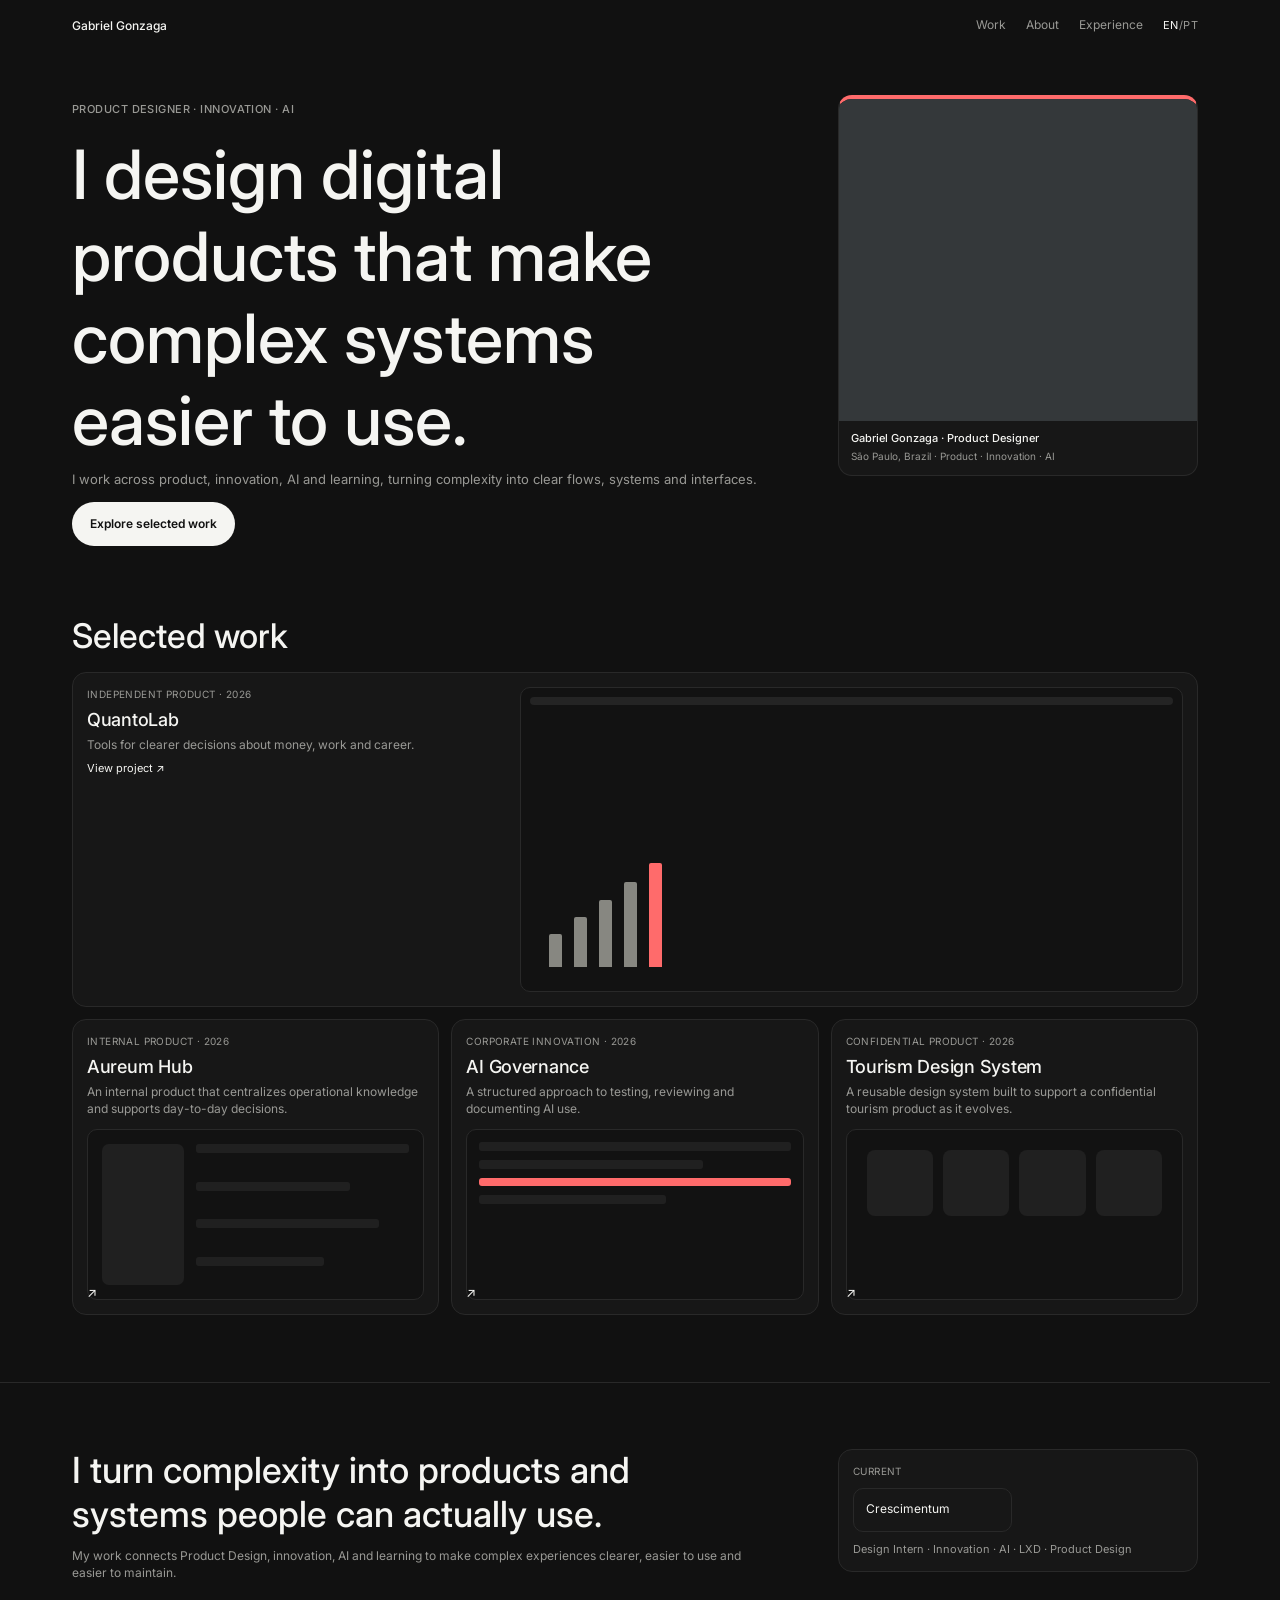
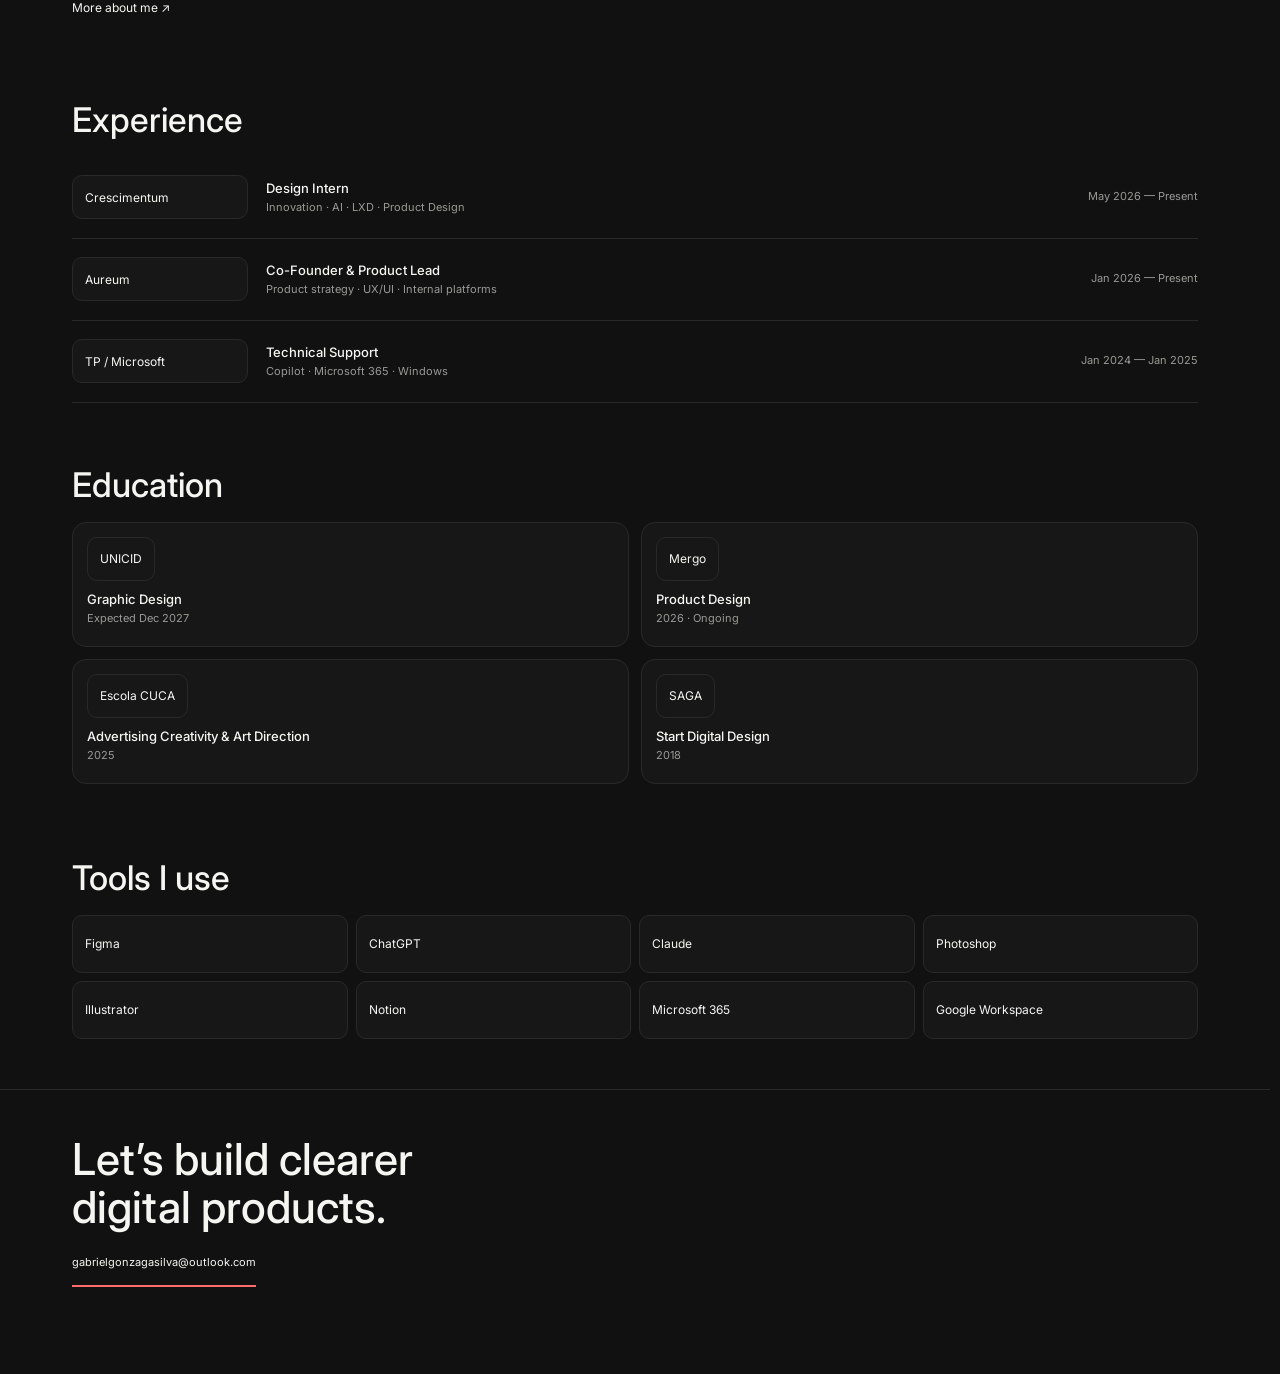
==== commit 5561a650: "Point portfolio Home to corrected profile photo" ====
--- a/portfolio/index.html
+++ b/portfolio/index.html
@@ -36,7 +36,7 @@
         <a class="primary-btn" href="#work" data-en="Explore selected work" data-pt="Ver projetos em destaque">Explore selected work</a>
       </div>
       <aside class="portrait-card" aria-label="Gabriel Gonzaga profile">
-        <div class="portrait"><img src="gabriel-profile-hd.jpg" alt="Gabriel Gonzaga" width="900" height="900" fetchpriority="high"></div>
+        <div class="portrait"><img src="gabriel-profile-hd-v2.jpg" alt="Gabriel Gonzaga" width="900" height="900" fetchpriority="high"></div>
         <div class="portrait-meta"><strong>Gabriel Gonzaga · Product Designer</strong><span data-en="São Paulo, Brazil · Product · Innovation · AI" data-pt="São Paulo, Brasil · Produto · Inovação · IA">São Paulo, Brazil · Product · Innovation · AI</span></div>
       </aside>
     </div>
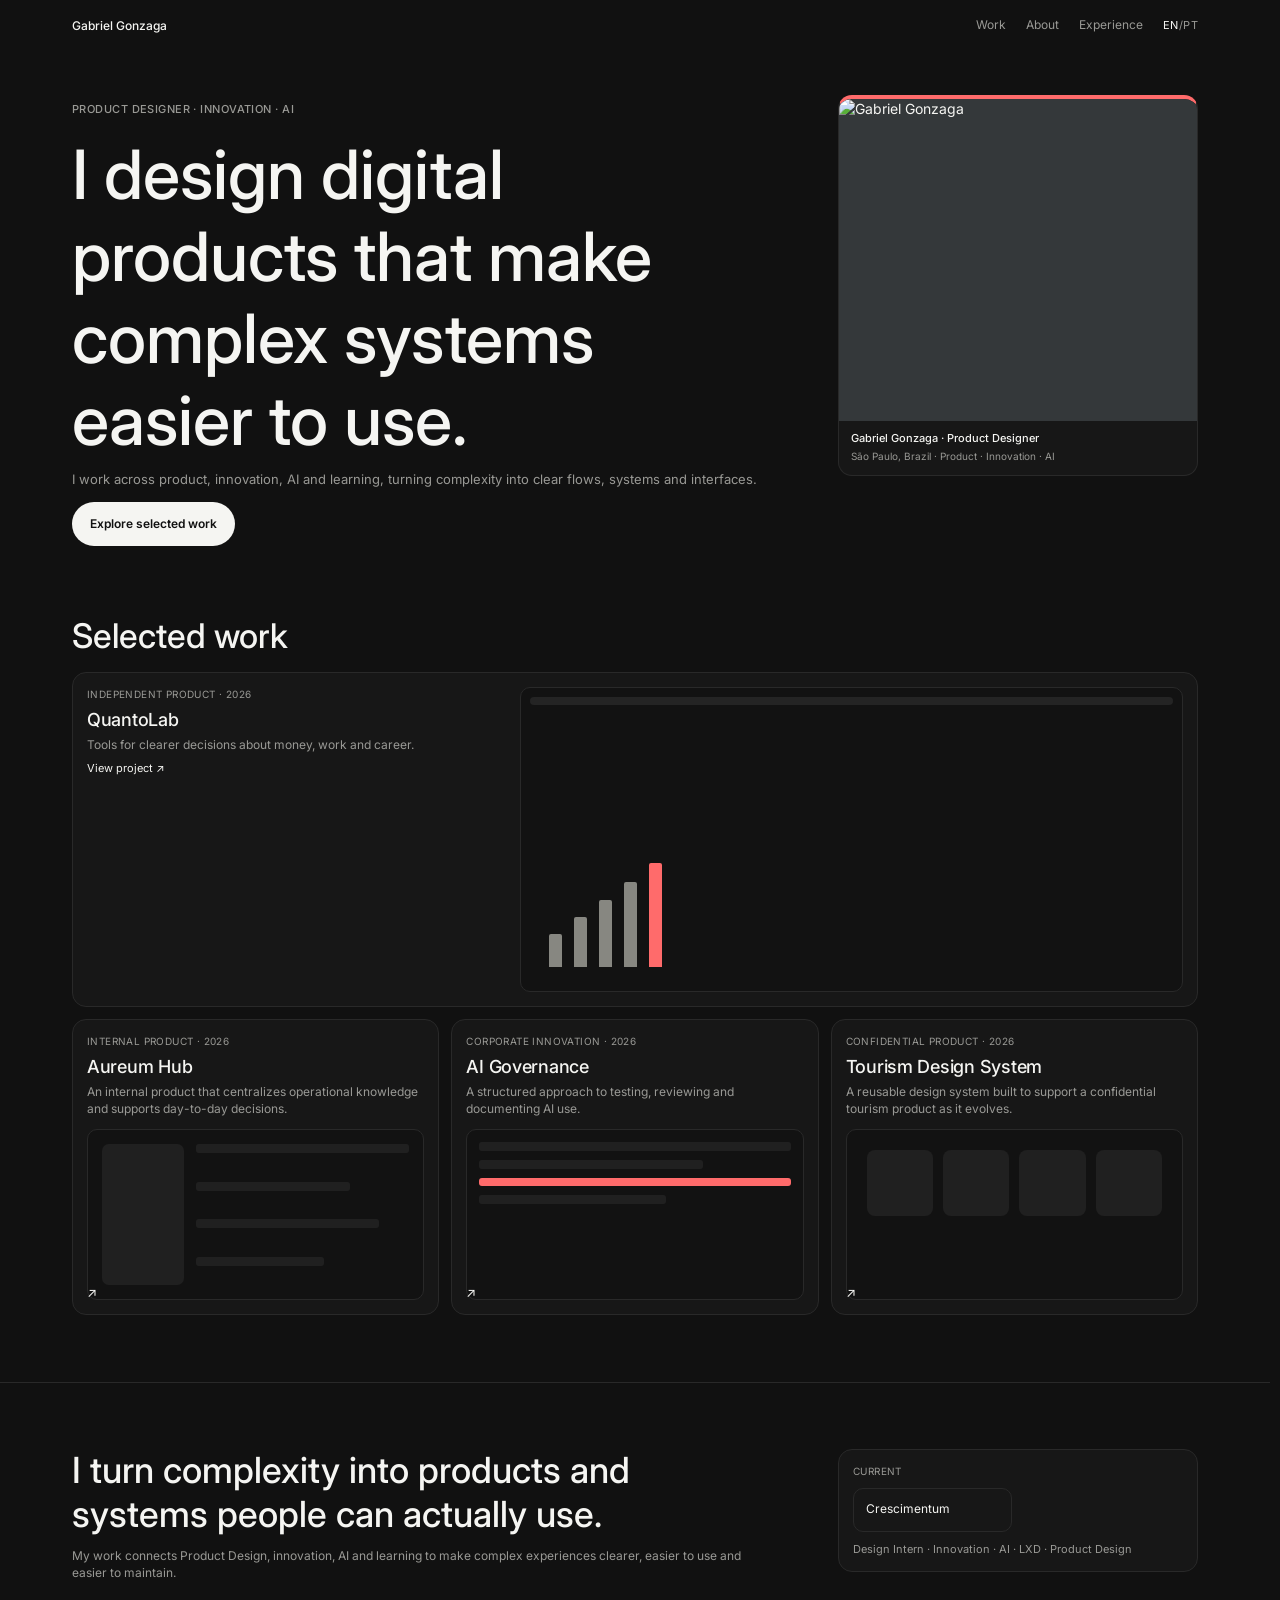
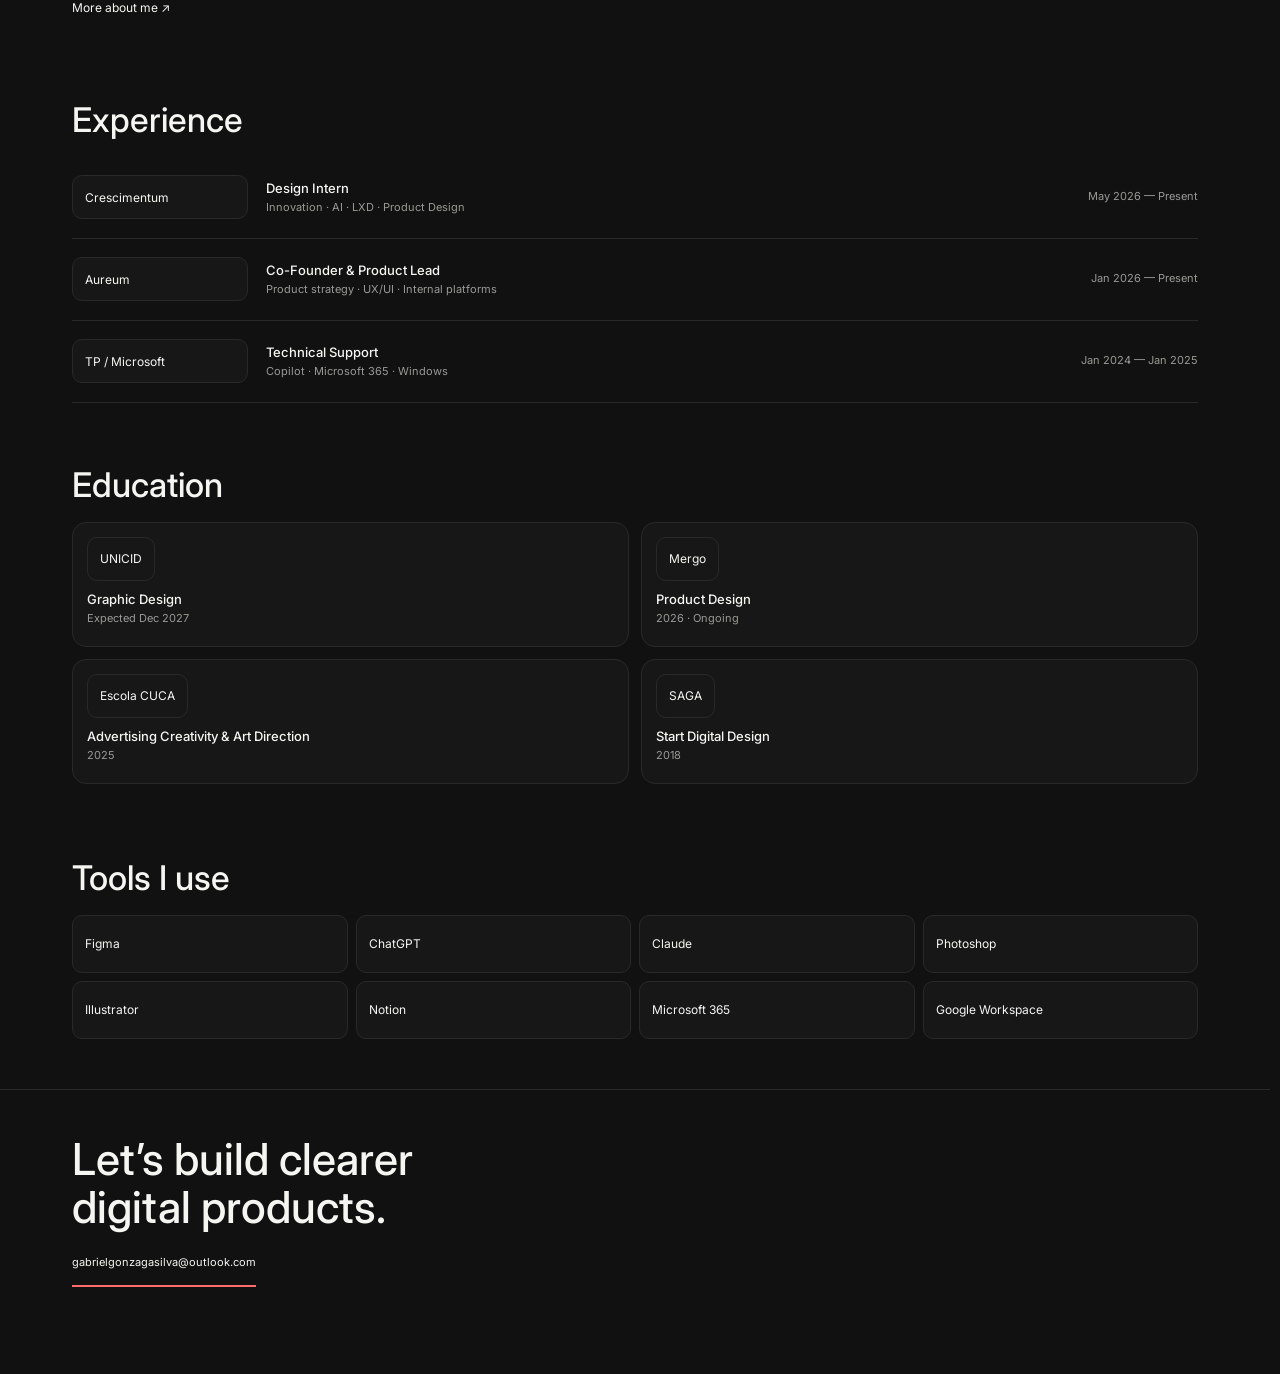
==== commit e9c37b17: "Use validated profile photo asset on Home" ====
--- a/portfolio/index.html
+++ b/portfolio/index.html
@@ -36,7 +36,7 @@
         <a class="primary-btn" href="#work" data-en="Explore selected work" data-pt="Ver projetos em destaque">Explore selected work</a>
       </div>
       <aside class="portrait-card" aria-label="Gabriel Gonzaga profile">
-        <div class="portrait"><img src="gabriel-profile-hd-v2.jpg" alt="Gabriel Gonzaga" width="900" height="900" fetchpriority="high"></div>
+        <div class="portrait"><img src="gabriel-profile-card-v3.jpg" alt="Gabriel Gonzaga" width="320" height="320" fetchpriority="high"></div>
         <div class="portrait-meta"><strong>Gabriel Gonzaga · Product Designer</strong><span data-en="São Paulo, Brazil · Product · Innovation · AI" data-pt="São Paulo, Brasil · Produto · Inovação · IA">São Paulo, Brazil · Product · Innovation · AI</span></div>
       </aside>
     </div>
